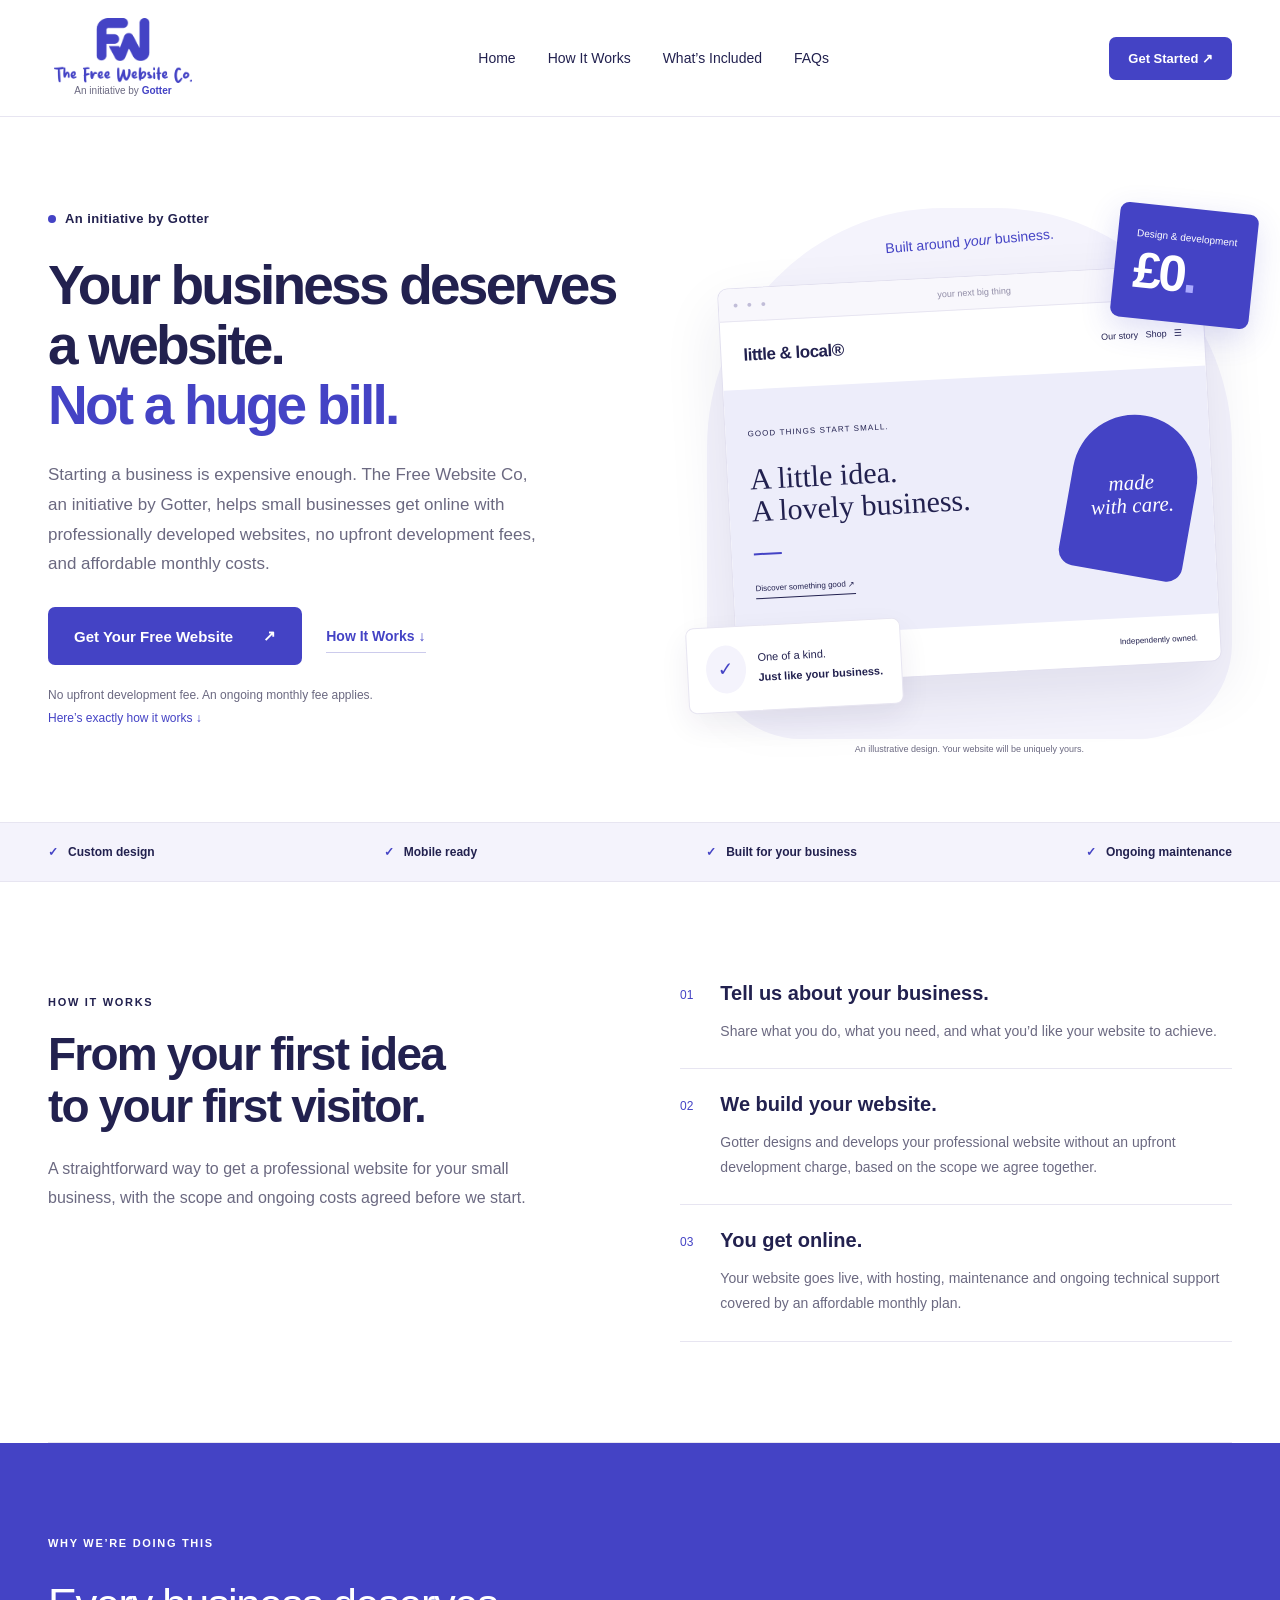
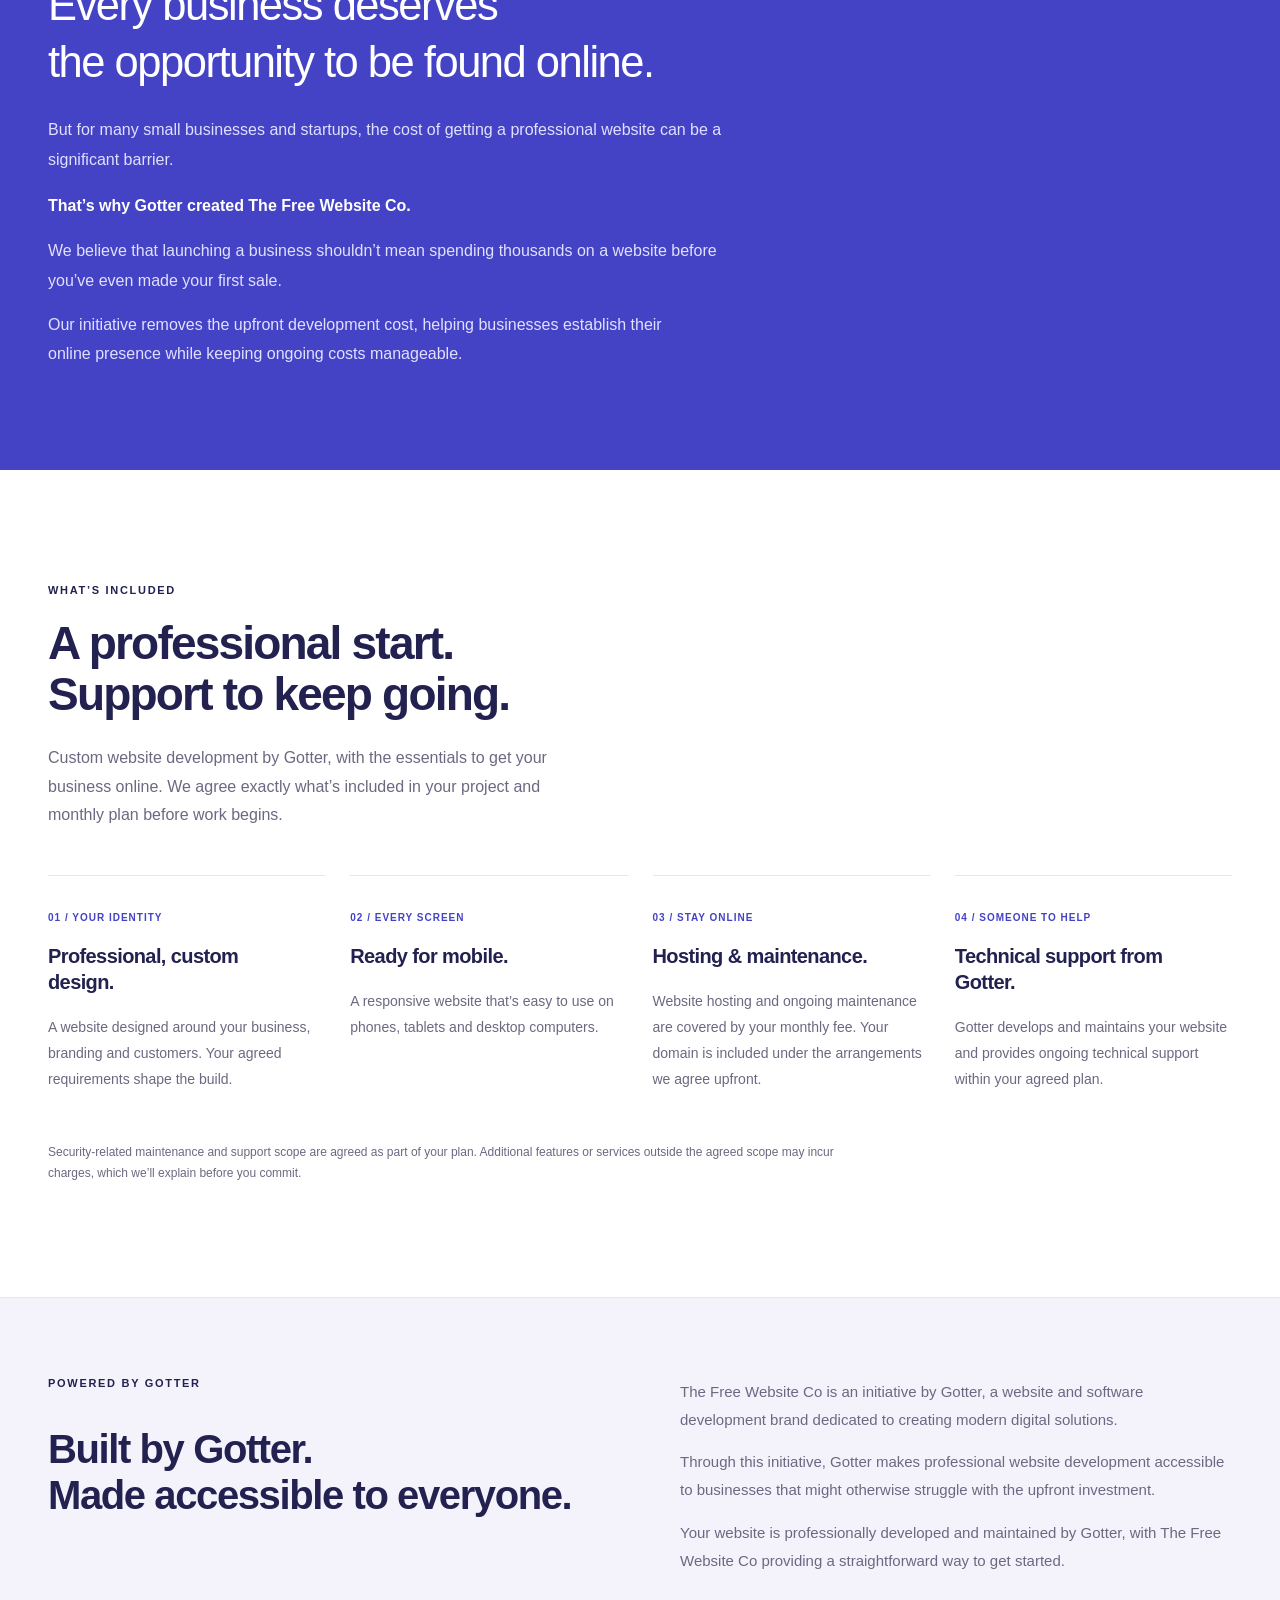
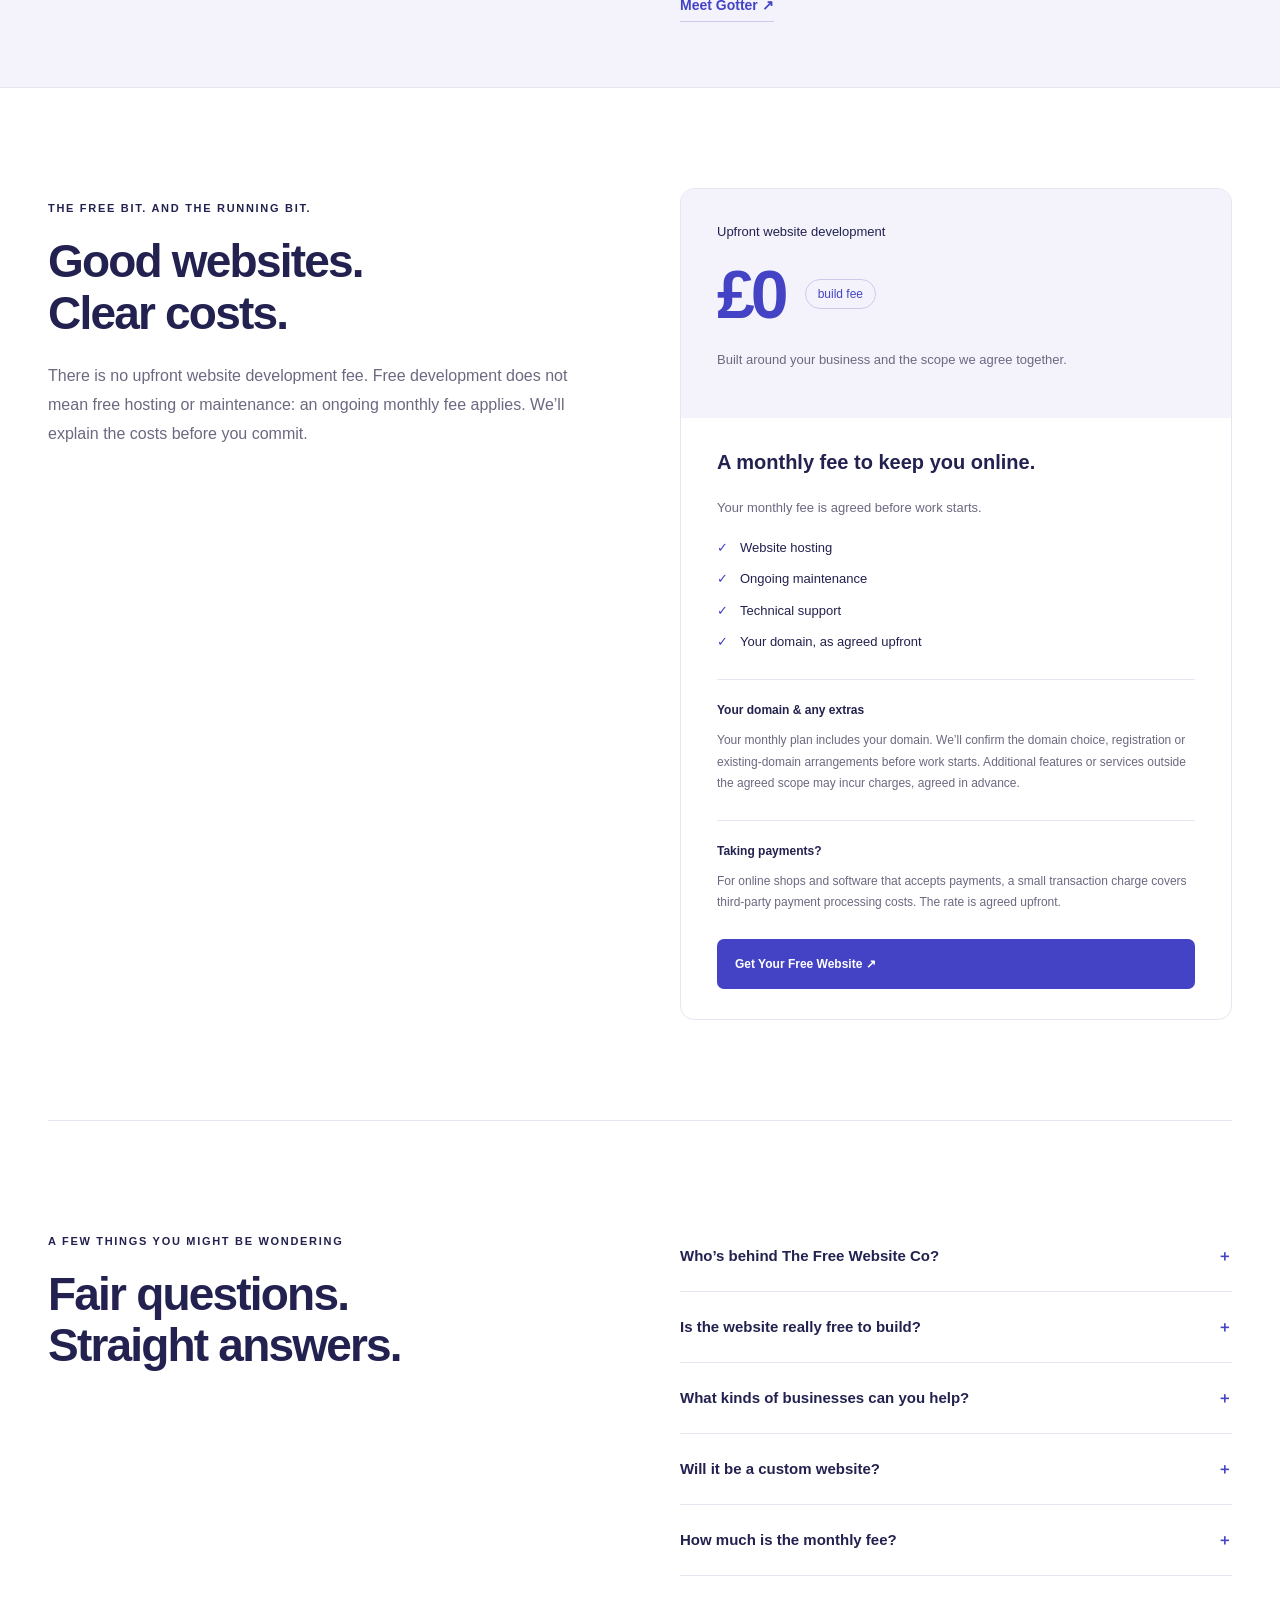
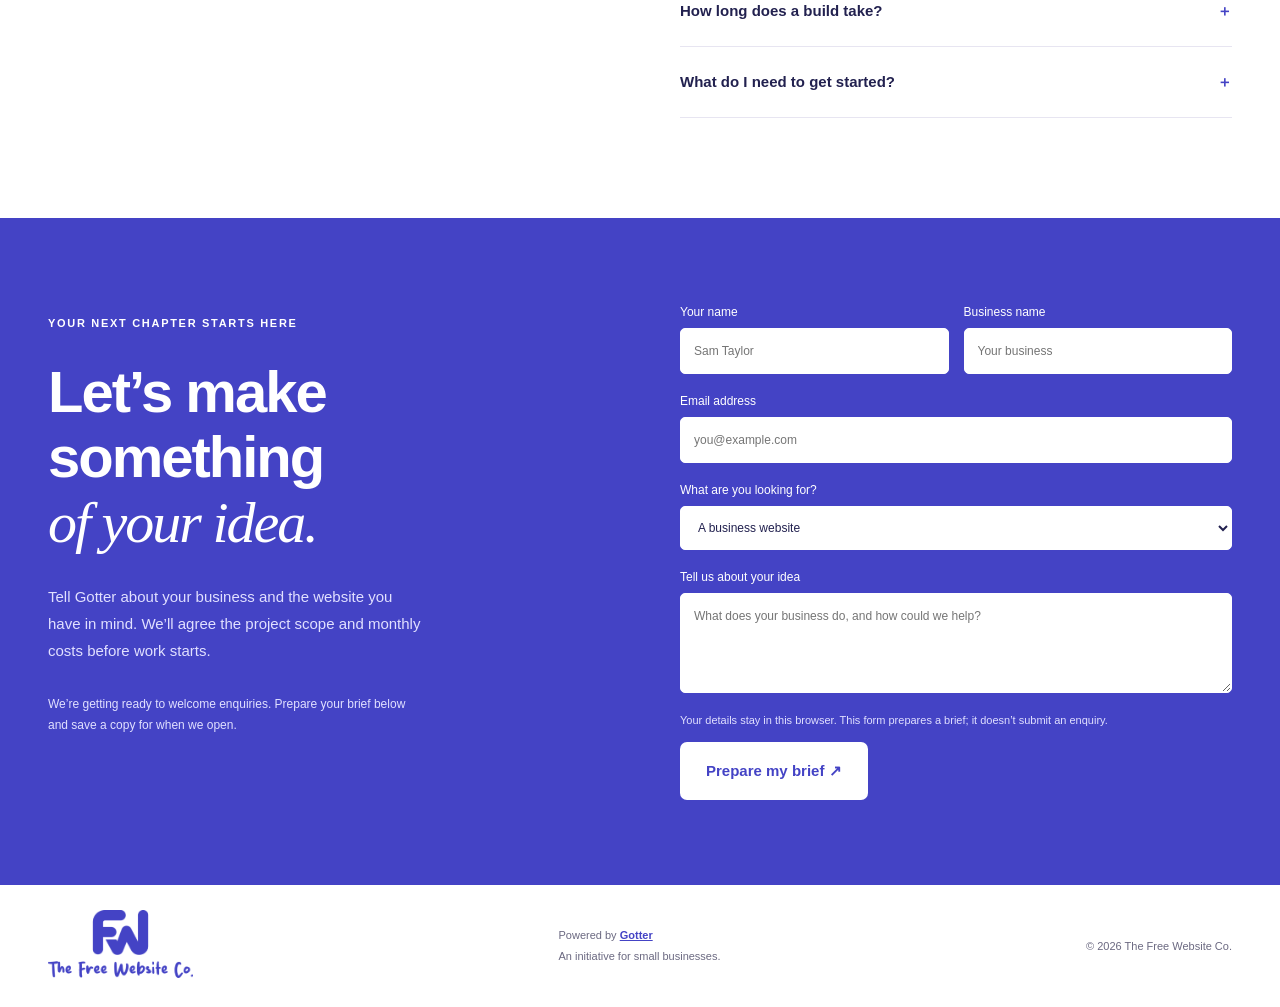
==== index.html @ 7d6f5acf "Position The Free Website Co as a Gotter initiative" ====
<!doctype html>
<html lang="en-GB"><head><meta charset="utf-8"><meta name="viewport" content="width=device-width,initial-scale=1"><title>Free Website Development UK | The Free Website Co. by Gotter</title><meta name="description" content="Professional websites for UK small businesses and startups with no upfront development fee. Monthly hosting, maintenance and support costs apply. An initiative by Gotter."><meta name="theme-color" content="#4443c5"><meta property="og:title" content="Your business deserves a website. Not a huge bill."><meta property="og:description" content="An initiative by Gotter. Professional website development with no upfront build fee and clear monthly running costs."><meta property="og:type" content="website"><link rel="icon" href="/assets/favicon.png"><link rel="stylesheet" href="/styles.css"><script src="/config.js" defer></script><script src="/script.js" defer></script><script type="application/ld+json">{"@context": "https://schema.org", "@type": "Organization", "name": "The Free Website Co", "description": "An initiative by Gotter providing professional website development for small businesses with no upfront development fee. Ongoing monthly charges apply.", "parentOrganization": {"@type": "Organization", "name": "Gotter", "url": "https://gotter.co.uk"}}</script></head>
<body id="home"><a class="skip" href="#main">Skip to content</a><header><div class="wrap nav"><a class="brand-lockup" href="#home" aria-label="The Free Website Co. home"><img class="logo" src="/assets/logo-purple.png" width="190" height="89" alt="The Free Website Co."><span class="brand-endorsement">An initiative by <b>Gotter</b></span></a><nav aria-label="Main navigation"><a href="#home">Home</a><a href="#how-it-works">How It Works</a><a href="#included">What’s Included</a><a href="#questions">FAQs</a></nav><a class="button small" href="#start">Get Started ↗</a></div></header>
<main id="main"><section class="hero wrap"><div><p class="eyebrow"><span class="dot"></span> An initiative by Gotter</p><h1>Your business deserves a website.<br><span>Not a huge bill.</span></h1><p class="intro">Starting a business is expensive enough. The Free Website Co, an initiative by Gotter, helps small businesses get online with professionally developed websites, no upfront development fees, and affordable monthly costs.</p><div class="hero-actions"><a class="button" href="#start">Get Your Free Website <span aria-hidden="true">↗</span></a><a class="text-link" href="#how-it-works">How It Works <span aria-hidden="true">↓</span></a></div><p class="hero-note">No upfront development fee. An ongoing monthly fee applies.<br><a href="#the-cost">Here’s exactly how it works ↓</a></p></div><div class="hero-art" aria-label="Illustrative custom website design"><div class="orbit-label">Built around <em>your</em> business.</div><div class="browser"><div class="browser-bar"><span>● ● ●</span><span>your next big thing</span><span>↗</span></div><div class="demo-nav"><b>little & local®</b><span>Our story &nbsp; Shop &nbsp; ☰</span></div><div class="demo-body"><p>GOOD THINGS START SMALL.</p><p class="demo-title">A little idea.<br>A lovely business.</p><div class="demo-rule"></div><span class="demo-button">Discover something good ↗</span><div class="demo-shape"><span>made<br>with care.</span></div></div><div class="demo-bottom"><span>Thoughtfully made.</span><span>Independently owned.</span></div></div><div class="float-card"><span class="tick">✓</span><div>One of a kind.<br><b>Just like your business.</b></div></div><div class="build-tag"><span>Design & development</span><strong>£0<span>.</span></strong></div><p class="example-note">An illustrative design. Your website will be uniquely yours.</p></div></section>
<div class="promise"><div class="wrap"><span>Custom design</span><span>Mobile ready</span><span>Built for your business</span><span>Ongoing maintenance</span></div></div>
<section class="wrap section process" id="how-it-works"><div class="section-heading"><p class="eyebrow">HOW IT WORKS</p><h2>From your first idea<br>to your first visitor.</h2><p>A straightforward way to get a professional website for your small business, with the scope and ongoing costs agreed before we start.</p></div><ol><li><span>01</span><div><h3>Tell us about your business.</h3><p>Share what you do, what you need, and what you’d like your website to achieve.</p></div></li><li><span>02</span><div><h3>We build your website.</h3><p>Gotter designs and develops your professional website without an upfront development charge, based on the scope we agree together.</p></div></li><li><span>03</span><div><h3>You get online.</h3><p>Your website goes live, with hosting, maintenance and ongoing technical support covered by an affordable monthly plan.</p></div></li></ol></section>
<section class="mission"><div class="wrap mission-inner"><p class="eyebrow">WHY WE’RE DOING THIS</p><h2>Every business deserves<br>the opportunity to be found online.</h2><div class="mission-copy"><p>But for many small businesses and startups, the cost of getting a professional website can be a significant barrier.</p><p>That’s why Gotter created The Free Website Co.</p><p>We believe that launching a business shouldn’t mean spending thousands on a website before you’ve even made your first sale.</p><p>Our initiative removes the upfront development cost, helping businesses establish their online presence while keeping ongoing costs manageable.</p></div></div></section>
<section class="wrap section" id="included"><div class="section-heading"><p class="eyebrow">WHAT’S INCLUDED</p><h2>A professional start.<br>Support to keep going.</h2><p>Custom website development by Gotter, with the essentials to get your business online. We agree exactly what’s included in your project and monthly plan before work begins.</p></div><div class="services included-grid"><article><p class="number">01 / YOUR IDENTITY</p><h3>Professional, custom design.</h3><p>A website designed around your business, branding and customers. Your agreed requirements shape the build.</p></article><article><p class="number">02 / EVERY SCREEN</p><h3>Ready for mobile.</h3><p>A responsive website that’s easy to use on phones, tablets and desktop computers.</p></article><article><p class="number">03 / STAY ONLINE</p><h3>Hosting & maintenance.</h3><p>Website hosting and ongoing maintenance are covered by your monthly fee. Your domain is included under the arrangements we agree upfront.</p></article><article><p class="number">04 / SOMEONE TO HELP</p><h3>Technical support from Gotter.</h3><p>Gotter develops and maintains your website and provides ongoing technical support within your agreed plan.</p></article></div><p class="scope-note">Security-related maintenance and support scope are agreed as part of your plan. Additional features or services outside the agreed scope may incur charges, which we’ll explain before you commit.</p></section>
<section class="gotter-section"><div class="wrap gotter-inner"><div><p class="eyebrow">POWERED BY GOTTER</p><h2>Built by Gotter.<br>Made accessible to everyone.</h2></div><div><p>The Free Website Co is an initiative by Gotter, a website and software development brand dedicated to creating modern digital solutions.</p><p>Through this initiative, Gotter makes professional website development accessible to businesses that might otherwise struggle with the upfront investment.</p><p>Your website is professionally developed and maintained by Gotter, with The Free Website Co providing a straightforward way to get started.</p><a class="text-link" data-gotter-link href="https://gotter.co.uk">Meet Gotter <span aria-hidden="true">↗</span></a></div></div></section>
<section class="wrap section pricing-section" id="the-cost"><div class="section-heading"><p class="eyebrow">THE FREE BIT. AND THE RUNNING BIT.</p><h2>Good websites.<br>Clear costs.</h2><p>There is no upfront website development fee. Free development does not mean free hosting or maintenance: an ongoing monthly fee applies. We’ll explain the costs before you commit.</p></div><div class="price-card"><div class="price-top"><span>Upfront website development</span><strong>£0<span>build fee</span></strong><p>Built around your business and the scope we agree together.</p></div><div class="price-running"><h3>A monthly fee to keep you online.</h3><p id="monthly-copy">Your monthly fee is agreed before work starts.</p><ul><li>Website hosting</li><li>Ongoing maintenance</li><li>Technical support</li><li>Your domain, as agreed upfront</li></ul><div class="payment-note"><b>Your domain & any extras</b><p>Your monthly plan includes your domain. We’ll confirm the domain choice, registration or existing-domain arrangements before work starts. Additional features or services outside the agreed scope may incur charges, agreed in advance.</p></div><div class="payment-note"><b>Taking payments?</b><p>For online shops and software that accepts payments, a small transaction charge covers third-party payment processing costs. The rate is agreed upfront.</p></div><a href="#start" class="button">Get Your Free Website ↗</a></div></div></section>
<section class="wrap section faq-section" id="questions"><div class="section-heading"><p class="eyebrow">A FEW THINGS YOU MIGHT BE WONDERING</p><h2>Fair questions.<br>Straight answers.</h2></div><div class="faqs"><details><summary>Who’s behind The Free Website Co?<span aria-hidden="true">＋</span></summary><p>The Free Website Co is an initiative by <a data-gotter-link href="https://gotter.co.uk">Gotter</a>, the website and software development brand that develops and maintains your website. It’s Gotter’s accessible website programme for small businesses and startups.</p></details><details><summary>Is the website really free to build?<span aria-hidden="true">＋</span></summary><p>Yes. Gotter designs and develops your website without an upfront development fee, within the scope we agree together. An ongoing monthly fee covers hosting, maintenance, technical support and your domain under the agreed arrangements. If your project takes payments, a small transaction charge covers third-party processing costs.</p></details><details><summary>What kinds of businesses can you help?<span aria-hidden="true">＋</span></summary><p>We’re here for small businesses getting started or taking their next step online. Whether you offer a service or sell products, tell us what you have in mind and we’ll discuss whether the initiative is right for you. For broader software or digital projects, Gotter can discuss a separate scope and quote.</p></details><details><summary>Will it be a custom website?<span aria-hidden="true">＋</span></summary><p>Yes. Gotter designs and builds around your business, branding and agreed requirements. The starting point is a conversation about you and your customers.</p></details><details><summary>How much is the monthly fee?<span aria-hidden="true">＋</span></summary><p id="monthly-faq">We’ll confirm the monthly fee once we understand your project, before any work begins. It covers hosting, maintenance, technical support and your domain under the agreed arrangements. Payment processing charges and any extras are explained separately.</p></details><details><summary>How long does a build take?<span aria-hidden="true">＋</span></summary><p>It depends on the scope and the content you have ready. We’ll agree a realistic timeline with you before starting.</p></details><details><summary>What do I need to get started?<span aria-hidden="true">＋</span></summary><p>Just a little information about your business and what you’d like to achieve. If you have a logo, photos or existing domain, great. If you’re still figuring things out, that’s fine too.</p></details></div></section>
<section id="start" class="contact"><div class="wrap contact-grid"><div><p class="eyebrow">YOUR NEXT CHAPTER STARTS HERE</p><h2>Let’s make<br>something<br><em>of your idea.</em></h2><p>Tell Gotter about your business and the website you have in mind. We’ll agree the project scope and monthly costs before work starts.</p><p class="contact-status" id="contact-status">We’re getting ready to welcome enquiries. Prepare your brief below and save a copy for when we open.</p></div><form id="brief-form"><div class="form-row"><label>Your name<input name="name" autocomplete="name" maxlength="100" required placeholder="Sam Taylor"></label><label>Business name<input name="business" autocomplete="organization" maxlength="150" required placeholder="Your business"></label></div><label>Email address<input name="email" type="email" autocomplete="email" maxlength="254" required placeholder="you@example.com"></label><label>What are you looking for?<select name="service"><option>A business website</option><option>An online shop</option><option>A website with additional functionality</option><option>I’m not sure yet</option></select></label><label>Tell us about your idea<textarea name="idea" rows="4" maxlength="4000" required placeholder="What does your business do, and how could we help?"></textarea></label><p class="form-note" id="form-note">Your details stay in this browser. This form prepares a brief; it doesn’t submit an enquiry.</p><button class="button light" type="submit">Prepare my brief ↗</button><div id="brief-result" hidden aria-live="polite"><p id="result-message"></p><textarea id="prepared-brief" readonly aria-label="Your prepared enquiry"></textarea><div class="result-actions"><button type="button" class="button light small" id="copy-brief">Copy brief</button><button type="button" class="button outline small" id="download-brief">Save brief</button><a class="button light small" id="email-brief" hidden>Email enquiry ↗</a></div></div></form></div></section>
</main><footer class="wrap"><a href="#home" aria-label="Back to top"><img src="/assets/logo-purple.png" width="170" height="80" alt="The Free Website Co."></a><p>Powered by <a data-gotter-link href="https://gotter.co.uk">Gotter</a><br><span>An initiative for small businesses.</span></p><span>© <span id="year">2026</span> The Free Website Co.</span></footer></body></html>
---- styles.css ----
:root{--purple:#4443c5;--ink:#22214f;--muted:#6b6981;--pale:#f4f3fc;--line:#e7e5f1}*{box-sizing:border-box}html{scroll-behavior:smooth;scroll-padding-top:110px}body{margin:0;color:var(--ink);background:#fff;font-family:Arial,Helvetica,sans-serif;-webkit-font-smoothing:antialiased}a{color:inherit}button,input,select,textarea{font:inherit}button{cursor:pointer}a:focus-visible,button:focus-visible,summary:focus-visible{outline:3px solid #9c9bff;outline-offset:5px}.wrap{width:min(1240px,calc(100% - 96px));margin:auto}.skip{position:fixed;top:-100px;z-index:10;padding:12px;background:white}.skip:focus{top:8px}header{position:sticky;top:0;z-index:5;background:rgba(255,255,255,.96);border-bottom:1px solid var(--line)}.nav{height:106px;display:flex;align-items:center;justify-content:space-between;gap:30px}.logo{width:167px;height:78px;object-fit:contain}nav{display:flex;gap:32px;font-size:14px}nav a{text-decoration:none}nav a:hover{color:var(--purple)}.button{display:inline-flex;align-items:center;justify-content:space-between;gap:30px;background:var(--purple);color:white;padding:19px 25px;border-radius:7px;border:1px solid transparent;text-decoration:none;font-size:15px;font-weight:600;transition:background .2s,transform .2s}.button:hover{background:#34339f;transform:translateY(-2px)}.button.small{padding:13px 18px;font-size:13px}.hero{display:grid;grid-template-columns:1.05fr 1fr;gap:60px;padding-top:78px;padding-bottom:80px;align-items:center}.eyebrow{font-size:11px;font-weight:700;letter-spacing:1.7px;line-height:1.7}.hero .eyebrow{letter-spacing:.4px;font-size:13px;display:flex;align-items:center;gap:9px}.dot{width:8px;height:8px;background:var(--purple);border-radius:50%}h1{font-size:clamp(50px,5.2vw,76px);letter-spacing:-4px;line-height:1.04;margin:25px 0}h1 span{color:var(--purple)}.intro{font-size:18px;line-height:1.75;color:var(--muted);max-width:500px;margin-bottom:28px}.hero-note{font-size:12px;color:var(--muted);line-height:1.9;margin-top:19px}.hero-note a{text-decoration:none;color:var(--purple)}.hero-art{position:relative;background:var(--pale);border-radius:45% 45% 18% 18%;padding:68px 20px 65px;min-width:0;margin:10px 0 0}.orbit-label{text-align:center;font-size:14px;color:var(--purple);position:absolute;top:25px;left:0;right:0;transform:rotate(-5deg)}.browser{background:#fff;border:1px solid #e2e0ef;border-radius:10px;box-shadow:0 24px 60px #24215818;overflow:hidden;transform:rotate(-3deg);position:relative}.browser-bar{display:flex;justify-content:space-between;align-items:center;background:#f8f7fc;border-bottom:1px solid var(--line);font-size:9px;color:#918da7;padding:11px 14px}.browser-bar>span:first-child{letter-spacing:3px;color:#c1bdd8}.demo-nav{padding:24px 22px;display:flex;justify-content:space-between;align-items:center;font-size:9px}.demo-nav b{font-size:17px;letter-spacing:-.5px}.demo-body{background:#ededfa;position:relative;min-height:248px;padding:32px 22px;overflow:hidden}.demo-body>p{font-size:8px;letter-spacing:1.1px}.demo-body h2{font-size:30px;font-family:Georgia,serif;font-weight:400;line-height:1.08;position:relative;z-index:1}.demo-rule{width:28px;height:2px;background:var(--purple);margin:22px 0}.demo-button{font-size:8px;border-bottom:1px solid var(--ink);padding-bottom:5px}.demo-shape{position:absolute;right:18px;top:45px;width:125px;height:160px;border-radius:80px 80px 20px 20px;background:var(--purple);transform:rotate(13deg);display:grid;place-items:center;color:#fff}.demo-shape span{font-family:Georgia,serif;font-size:21px;font-style:italic;text-align:center;line-height:1.1;transform:rotate(-13deg)}.demo-bottom{display:flex;justify-content:space-between;padding:19px 22px;font-size:8px}.float-card{position:absolute;bottom:30px;left:-20px;background:#fff;border:1px solid var(--line);box-shadow:0 12px 30px #24215812;padding:18px;display:flex;align-items:center;gap:12px;font-size:11px;line-height:1.8;border-radius:8px;transform:rotate(-3deg)}.tick{background:var(--pale);color:var(--purple);font-size:19px;padding:7px 12px;border-radius:50%}.build-tag{position:absolute;right:-22px;top:0;background:var(--purple);color:white;padding:19px;border-radius:9px;transform:rotate(6deg);box-shadow:0 10px 30px #4443c52b}.build-tag>span{font-size:10px}.build-tag strong{display:block;font-size:51px;letter-spacing:-3px}.build-tag strong span{color:#abaaff}.example-note{position:absolute;bottom:-24px;text-align:center;font-size:9px;color:var(--muted);left:0;right:0}.promise{background:var(--pale);border-top:1px solid var(--line);border-bottom:1px solid var(--line)}.promise .wrap{display:flex;justify-content:space-between;padding:22px 0;gap:15px}.promise span{font-size:12px;font-weight:600}.promise span:before{content:'✓';margin-right:10px;color:var(--purple)}.section{padding-top:100px;padding-bottom:100px}.section-heading h2{font-size:46px;line-height:1.12;letter-spacing:-1.8px;margin:18px 0 23px}.section-heading>p:not(.eyebrow){color:var(--muted);font-size:16px;line-height:1.8;max-width:530px}.services{display:grid;grid-template-columns:repeat(3,1fr);gap:38px;margin-top:45px}.services article{border-top:1px solid var(--line);padding-top:26px}.service-icon{font-size:34px;display:block;color:var(--purple);height:58px}.number{font-size:10px;color:var(--purple);letter-spacing:1px;font-weight:700}.services h3{font-size:23px;letter-spacing:-.6px;line-height:1.3;max-width:240px}.services article>p:not(.number){color:var(--muted);font-size:14px;line-height:1.85}.tags{display:flex;gap:6px;margin-top:25px;flex-wrap:wrap}.tags span{border:1px solid var(--line);border-radius:30px;padding:7px 10px;font-size:10px}.mission{background:var(--purple);color:white}.mission-inner{padding-top:80px;padding-bottom:85px}.mission h2{font-size:clamp(30px,3.4vw,48px);font-weight:500;line-height:1.3;letter-spacing:-1.5px;margin:25px 0}.mission p:last-child{font-size:16px;line-height:1.8;max-width:620px;color:#e1e0ff}.process{display:grid;grid-template-columns:1fr 1fr;gap:80px}.process ol{list-style:none;padding:0;margin:0}.process li{display:flex;gap:27px;border-bottom:1px solid var(--line);padding:24px 0}.process li:first-child{padding-top:0}.process li>span{color:var(--purple);font-size:12px;padding-top:6px}.process h3{margin:0;font-size:20px}.process li p{color:var(--muted);font-size:14px;line-height:1.8;margin-bottom:0}.pricing-section{display:grid;grid-template-columns:1fr 1fr;gap:80px;border-top:1px solid var(--line)}.price-card{border:1px solid var(--line);border-radius:14px;overflow:hidden}.price-top{padding:33px 36px;background:var(--pale)}.price-top>span{font-size:13px}.price-top strong{display:flex;align-items:center;gap:20px;font-size:68px;letter-spacing:-4px;margin:15px 0;color:var(--purple)}.price-top strong span{font-size:12px;font-weight:400;letter-spacing:0;border:1px solid #cccbec;border-radius:20px;padding:7px 12px}.price-top p,.price-running p{font-size:13px;line-height:1.8;color:var(--muted)}.price-running{padding:30px 36px}.price-running h3{font-size:20px;line-height:1.4;margin-top:0}.price-running ul{list-style:none;padding:0;font-size:13px;line-height:2.4}.price-running li:before{content:'✓';color:var(--purple);margin-right:12px}.payment-note{border-top:1px solid var(--line);padding-top:20px;margin-top:22px;margin-bottom:25px}.payment-note b{font-size:12px}.payment-note p{font-size:12px}.price-running .button{width:100%;font-size:12px;padding:17px}.faq-section{display:grid;grid-template-columns:1fr 1fr;gap:80px;border-top:1px solid var(--line)}details{border-bottom:1px solid var(--line)}summary{cursor:pointer;list-style:none;display:flex;justify-content:space-between;gap:20px;font-size:15px;font-weight:600;padding:23px 0;line-height:1.6}summary::-webkit-details-marker{display:none}summary span{color:var(--purple)}details[open] summary span{transform:rotate(45deg)}details p{font-size:14px;line-height:1.8;color:var(--muted);padding:0 25px 16px 0;margin-top:0}.contact{background:var(--purple);color:white;padding:85px 0}.contact-grid{display:grid;grid-template-columns:1fr 1fr;gap:80px}.contact h2{font-size:58px;line-height:1.12;letter-spacing:-2px;margin:27px 0}.contact h2 em{font-family:Georgia,serif;font-weight:400}.contact-grid>div>p:not(.eyebrow){max-width:380px;font-size:15px;line-height:1.8;color:#e1e0ff}.contact-grid>div>p.contact-status{font-size:12px;margin-top:30px;max-width:360px}form label{display:block;font-size:12px;line-height:1.5;margin-bottom:18px}input,textarea,select{display:block;width:100%;background:#fff;color:var(--ink);border:1px solid #fff;border-radius:5px;padding:13px;margin-top:7px;min-width:0;outline-offset:3px}input:focus,textarea:focus,select:focus{outline:2px solid #c0bfff}textarea{resize:vertical}.form-row{display:grid;grid-template-columns:1fr 1fr;gap:15px}.form-note{font-size:11px;line-height:1.8;color:#e1e0ff}.button.light{background:#fff;color:var(--purple)}.button.light:hover{background:#f0efff}.button.outline{border-color:#b6b5ec;background:transparent;color:white}#brief-result{margin-top:25px;border-top:1px solid #ffffff40;padding-top:15px;font-size:12px;line-height:1.7}#prepared-brief{min-height:180px;font-size:12px}.result-actions{display:flex;gap:10px;flex-wrap:wrap;margin-top:12px}[hidden]{display:none!important}footer{display:flex;align-items:center;justify-content:space-between;gap:25px;padding-top:25px;padding-bottom:25px}footer img{width:145px;height:68px;object-fit:contain}footer p,footer>span{font-size:11px;color:var(--muted)}@media(max-width:1000px){.wrap{width:calc(100% - 56px)}.hero{gap:35px}h1{font-size:56px}.intro{font-size:16px}.demo-shape{width:95px;right:12px}.demo-body h2{font-size:25px}.demo-nav{padding:20px 15px}.demo-nav b{font-size:13px}.build-tag{right:-10px}.process,.pricing-section,.faq-section,.contact-grid{gap:45px}.section-heading h2{font-size:39px}.contact h2{font-size:48px}.services{gap:25px}}@media(max-width:760px){html{scroll-padding-top:85px}.wrap{width:calc(100% - 40px)}.nav{height:83px;gap:15px}.logo{width:130px;height:61px}nav{display:none}.nav .button{padding:11px 14px;gap:12px}.hero{grid-template-columns:1fr;padding-top:43px;padding-bottom:54px;gap:35px}h1{font-size:61px;letter-spacing:-3px;margin-top:21px}.intro{font-size:16px;max-width:520px}.hero-art{width:min(470px,94%);margin:15px auto 30px;padding:64px 20px;min-height:390px}.demo-body h2{font-size:29px}.demo-shape{width:110px;right:20px}.float-card{left:-10px;bottom:30px}.build-tag{right:-10px}.build-tag strong{font-size:43px}.promise .wrap{display:grid;grid-template-columns:1fr 1fr;gap:19px 10px;padding:22px 0}.promise span{font-size:10px}.promise span:before{margin-right:6px}.section{padding:65px 0}.section-heading h2{font-size:38px}.services{grid-template-columns:1fr;gap:35px;margin-top:30px}.services h3{max-width:none;margin-top:12px}.services article>p:not(.number){max-width:520px}.service-icon{float:right}.tags{margin-top:18px}.mission-inner{padding-top:55px;padding-bottom:55px}.mission h2{font-size:30px;letter-spacing:-.7px}.mission h2 br{display:none}.process,.pricing-section,.faq-section,.contact-grid{grid-template-columns:1fr;gap:30px}.price-top,.price-running{padding:28px}.faq-section{gap:10px}.contact{padding:55px 0}.contact h2{font-size:48px}.contact h2 br{display:none}.contact h2 em{display:block}.contact-grid>div>p.contact-status{margin-top:18px}.form-row{grid-template-columns:1fr;gap:0}footer{flex-wrap:wrap;gap:5px 20px}footer p{margin-left:auto}footer>span{width:100%;text-align:center;margin-top:5px}}@media(max-width:370px){h1{font-size:50px}.demo-shape{width:85px;right:8px}.demo-body h2{font-size:25px}.demo-nav>span{font-size:7px}.float-card{font-size:9px}}@media(prefers-reduced-motion:reduce){html{scroll-behavior:auto}.button{transition:none}.button:hover{transform:none}}
/* Gotter initiative refinement; retain the existing visual identity and components. */
.brand-lockup{display:flex;flex-direction:column;align-items:center;text-decoration:none;flex-shrink:0}.brand-lockup .logo{width:150px;height:65px}.brand-endorsement{font-size:10px;color:var(--muted);line-height:1.6}.brand-endorsement b{color:var(--purple)}.nav{height:116px}html{scroll-padding-top:132px}.hero{grid-template-columns:1.15fr 1fr;gap:55px}.hero h1{font-size:clamp(44px,4.3vw,64px);line-height:1.09;letter-spacing:-2.8px;max-width:640px}.hero-actions{display:flex;align-items:center;gap:24px;flex-wrap:wrap}.text-link{color:var(--purple);text-decoration:none;border-bottom:1px solid #cccbec;padding:8px 0;font-size:14px;font-weight:600;display:inline-block}.text-link:hover{border-color:var(--purple)}.hero .intro{font-size:17px}.hero-note{max-width:490px}.demo-body .demo-title{font-size:30px;font-family:Georgia,serif;font-weight:400;line-height:1.08;position:relative;z-index:1;letter-spacing:0;margin:25px 0}.process{border-bottom:1px solid var(--line)}.mission-copy{max-width:680px}.mission-copy p{font-size:16px;line-height:1.85;color:#e1e0ff}.mission-copy p:nth-child(2){font-weight:700;color:white}.included-grid{grid-template-columns:repeat(4,1fr);gap:25px}.included-grid h3{font-size:20px}.scope-note{font-size:12px;color:var(--muted);line-height:1.8;max-width:790px;margin-top:35px}.gotter-section{background:var(--pale);border-block:1px solid var(--line)}.gotter-inner{display:grid;grid-template-columns:1fr 1fr;gap:80px;padding-block:65px}.gotter-inner h2{font-size:40px;letter-spacing:-1.4px;line-height:1.15}.gotter-inner>div>p:not(.eyebrow){font-size:15px;line-height:1.85;color:var(--muted)}.pricing-section{border-top:0}footer p{line-height:1.9}footer p a{color:var(--purple);font-weight:700}section[id]{scroll-margin-top:12px}
@media(max-width:1000px){.nav{gap:20px}nav{gap:18px;font-size:12px}.hero{gap:35px}.hero h1{font-size:48px}.included-grid{grid-template-columns:repeat(2,1fr)}.gotter-inner{gap:40px}.demo-body .demo-title{font-size:25px}}
@media(max-width:760px){html{scroll-padding-top:148px}.nav{height:auto;min-height:128px;display:grid;grid-template-columns:1fr auto;gap:8px 15px;padding-block:10px}.brand-lockup{justify-self:start}.brand-lockup .logo{width:125px;height:54px}.brand-endorsement{font-size:9px}.nav nav{grid-row:2;grid-column:1/-1;display:flex;justify-content:space-between;gap:8px;width:100%;font-size:11px}.nav nav a{padding:8px 0;min-height:32px}.nav>.button{grid-column:2;grid-row:1}.hero{grid-template-columns:1fr}.hero h1{font-size:clamp(40px,9.7vw,60px);letter-spacing:-1.8px}.hero .intro{font-size:16px}.hero-actions{gap:17px}.hero-actions .button{padding:17px 20px;font-size:14px}.hero-art{max-width:94%}.gotter-inner{grid-template-columns:1fr;gap:10px;padding-block:50px}.gotter-inner h2{font-size:36px}.included-grid{gap:24px}.included-grid h3{font-size:20px}.demo-body .demo-title{font-size:27px}.demo-shape{width:90px;right:10px}.mission-copy p{font-size:15px}}
@media(max-width:450px){.included-grid{grid-template-columns:1fr}.hero-art{padding-inline:12px}.demo-body .demo-title{font-size:24px}.demo-shape{width:75px;right:7px;font-size:18px}.demo-shape span{font-size:18px}.hero-art .build-tag{right:0}.hero-art .float-card{left:-4px}.gotter-inner h2{font-size:32px}footer p{margin-left:0}.nav .button.small{font-size:12px;padding:12px}}
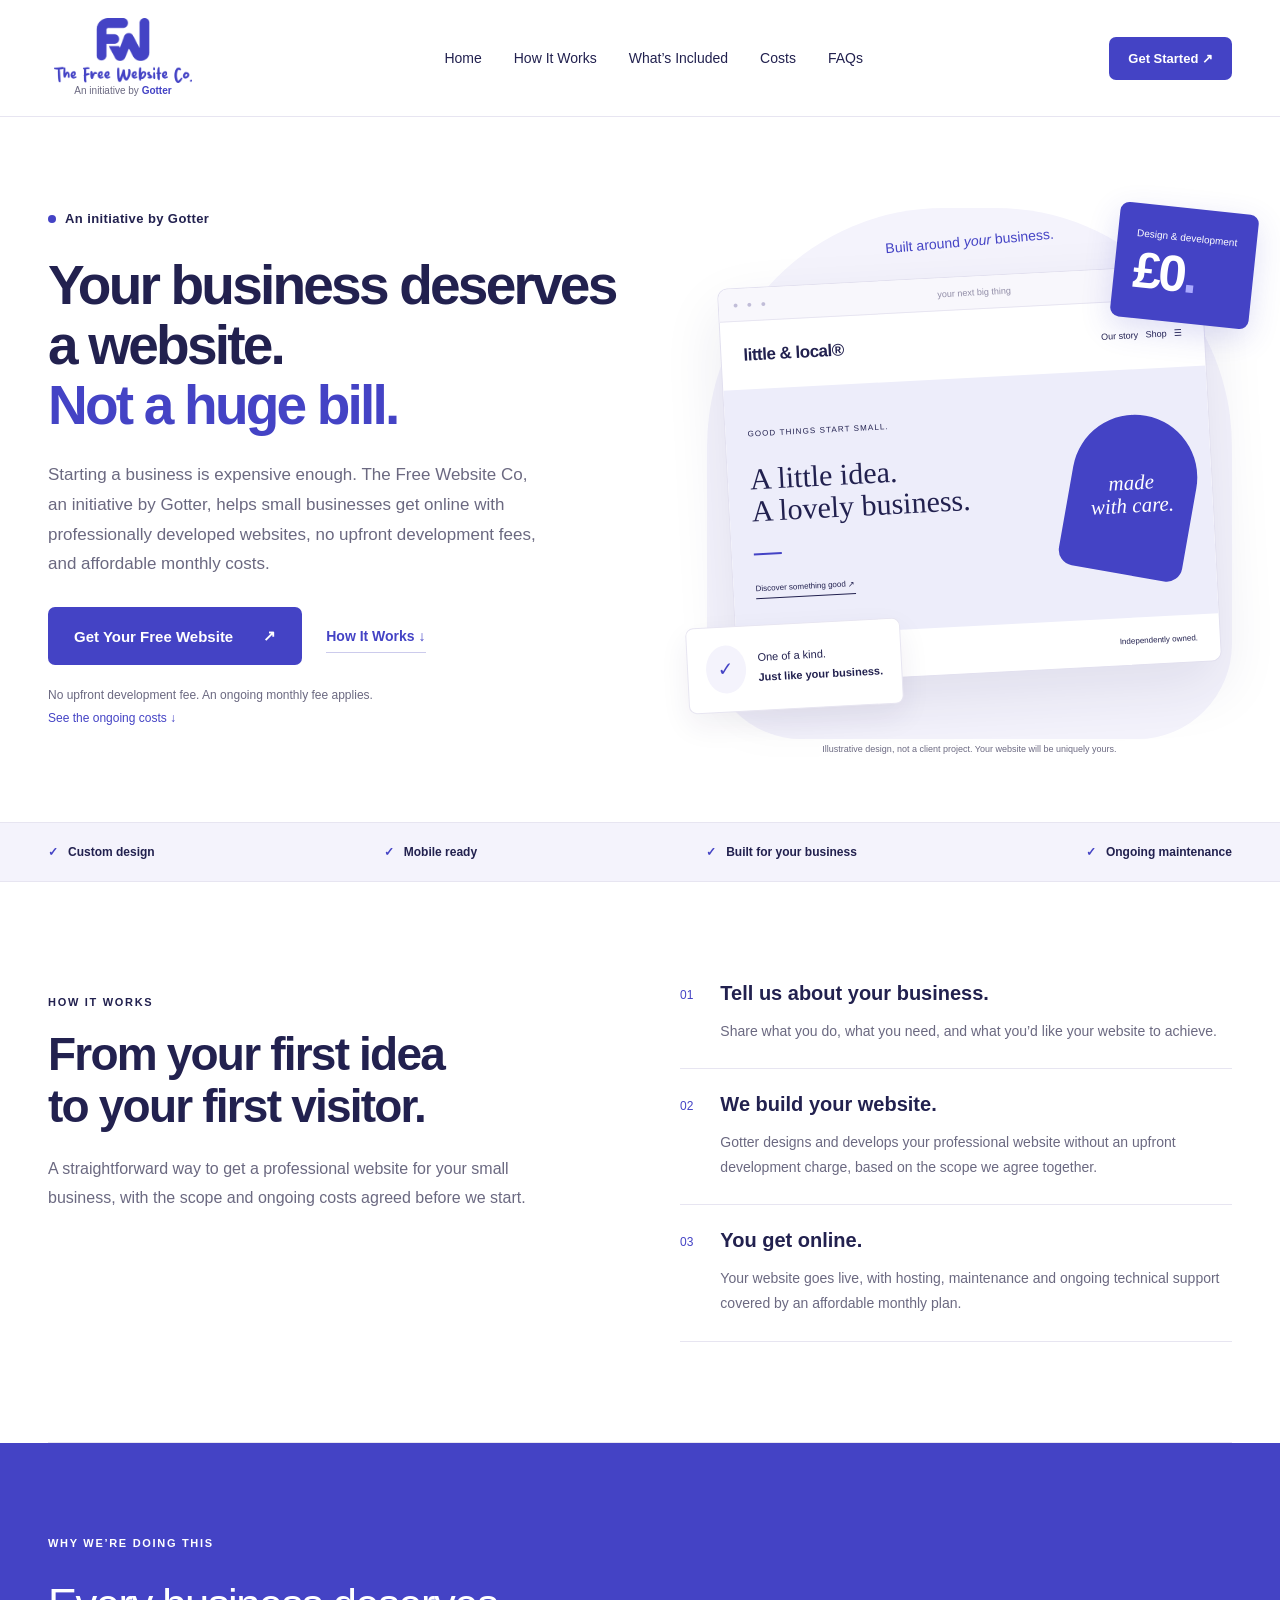
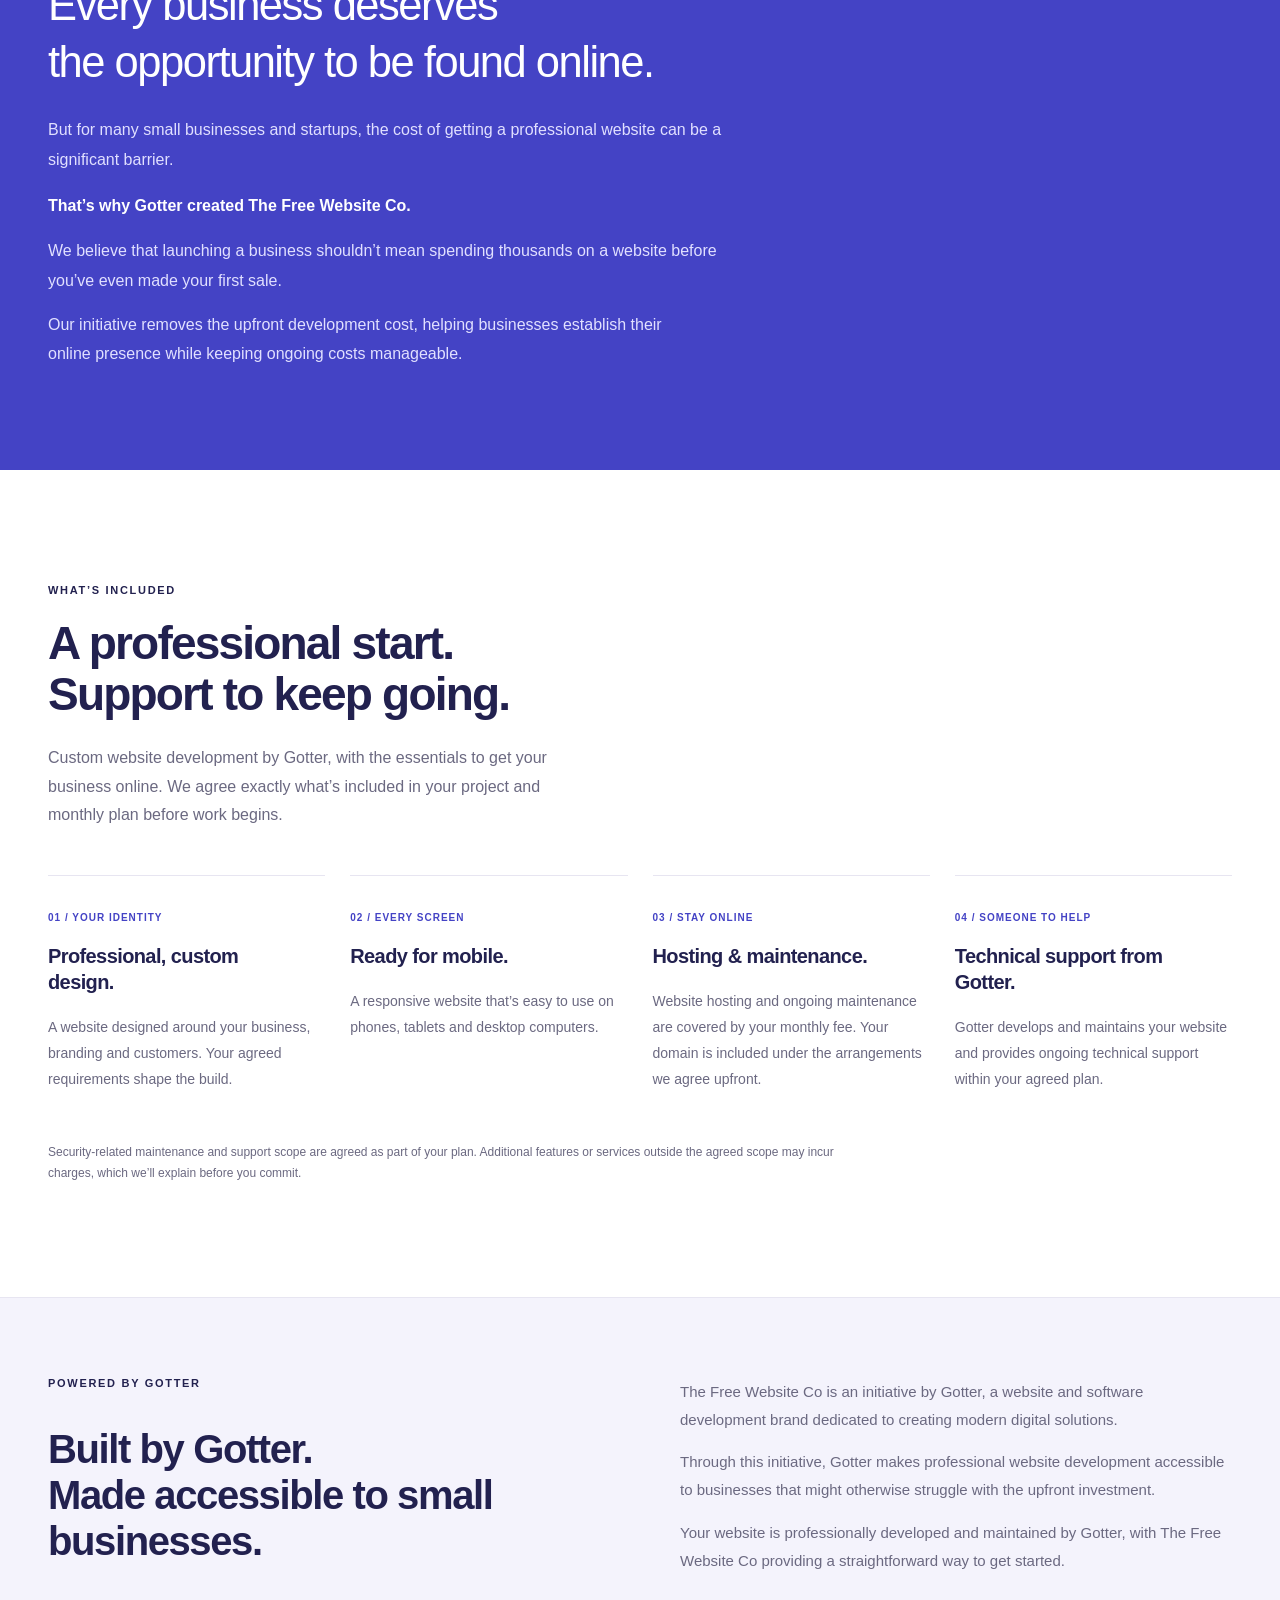
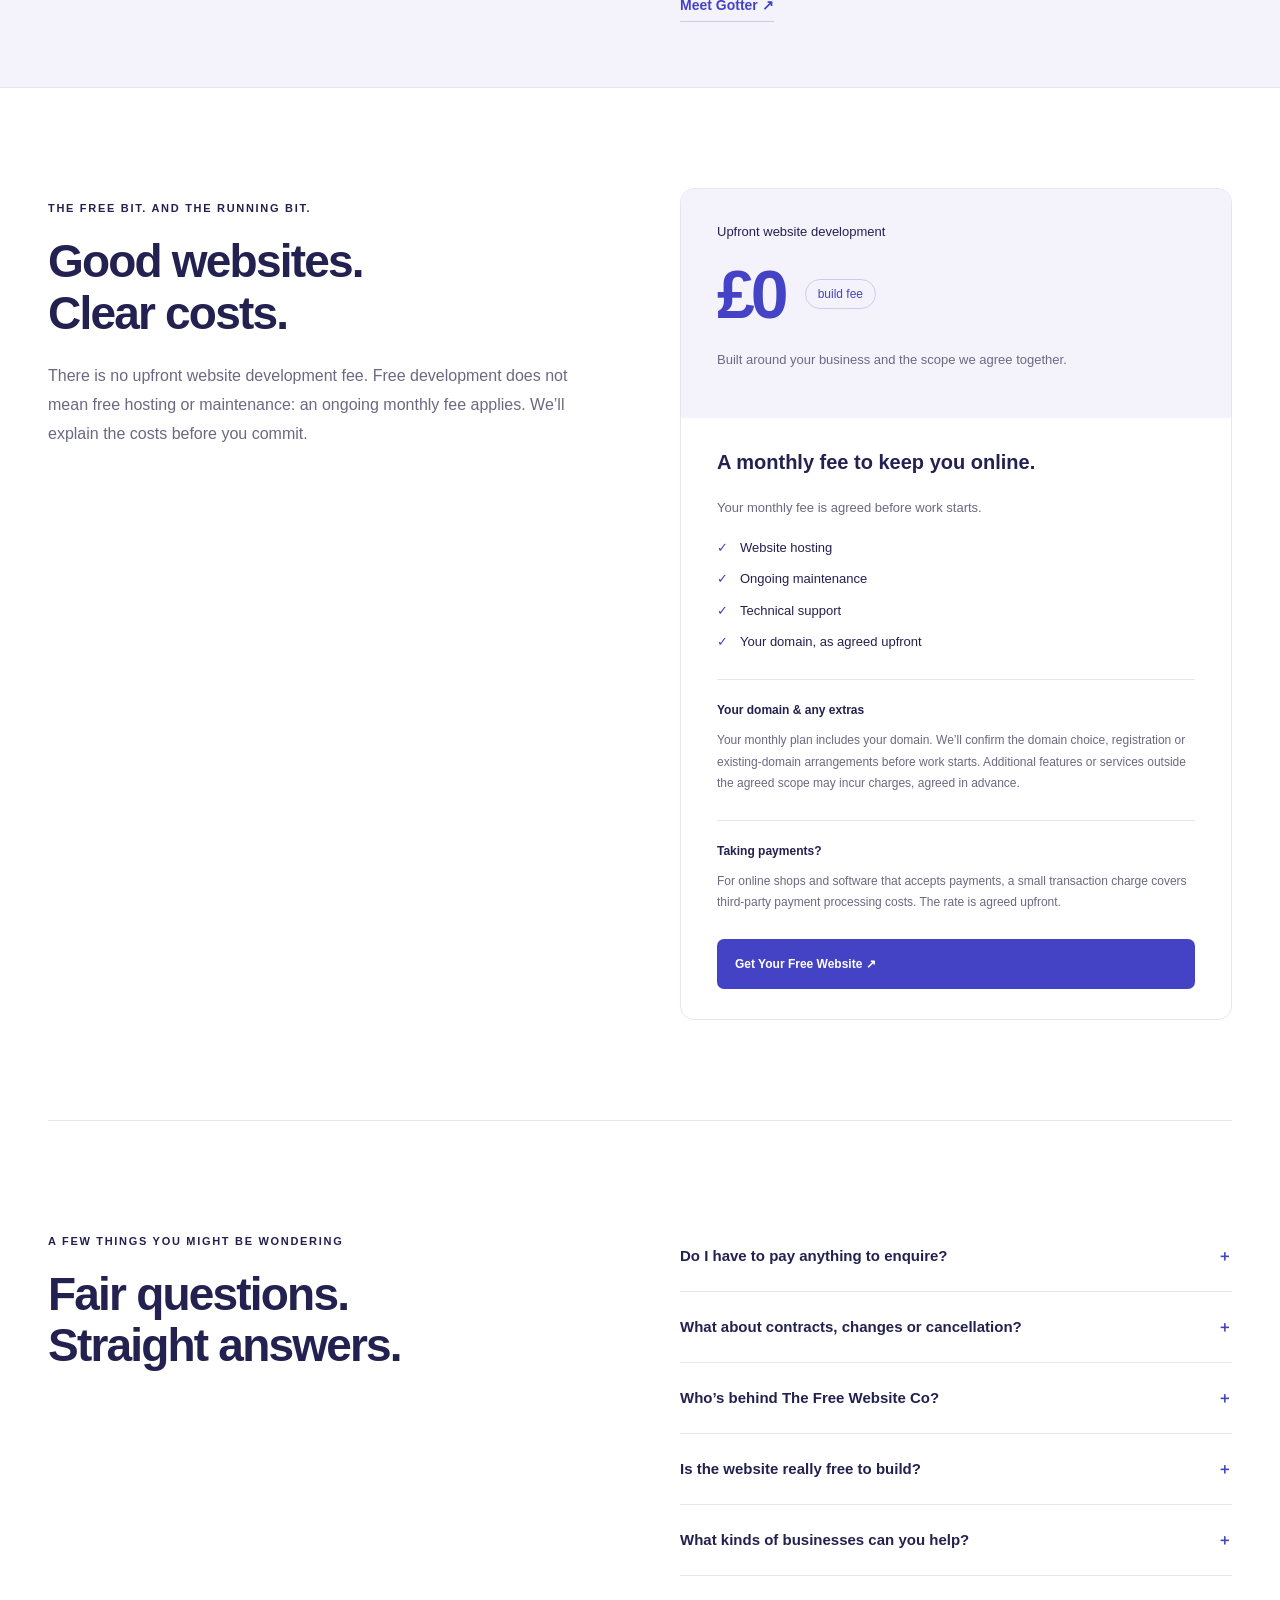
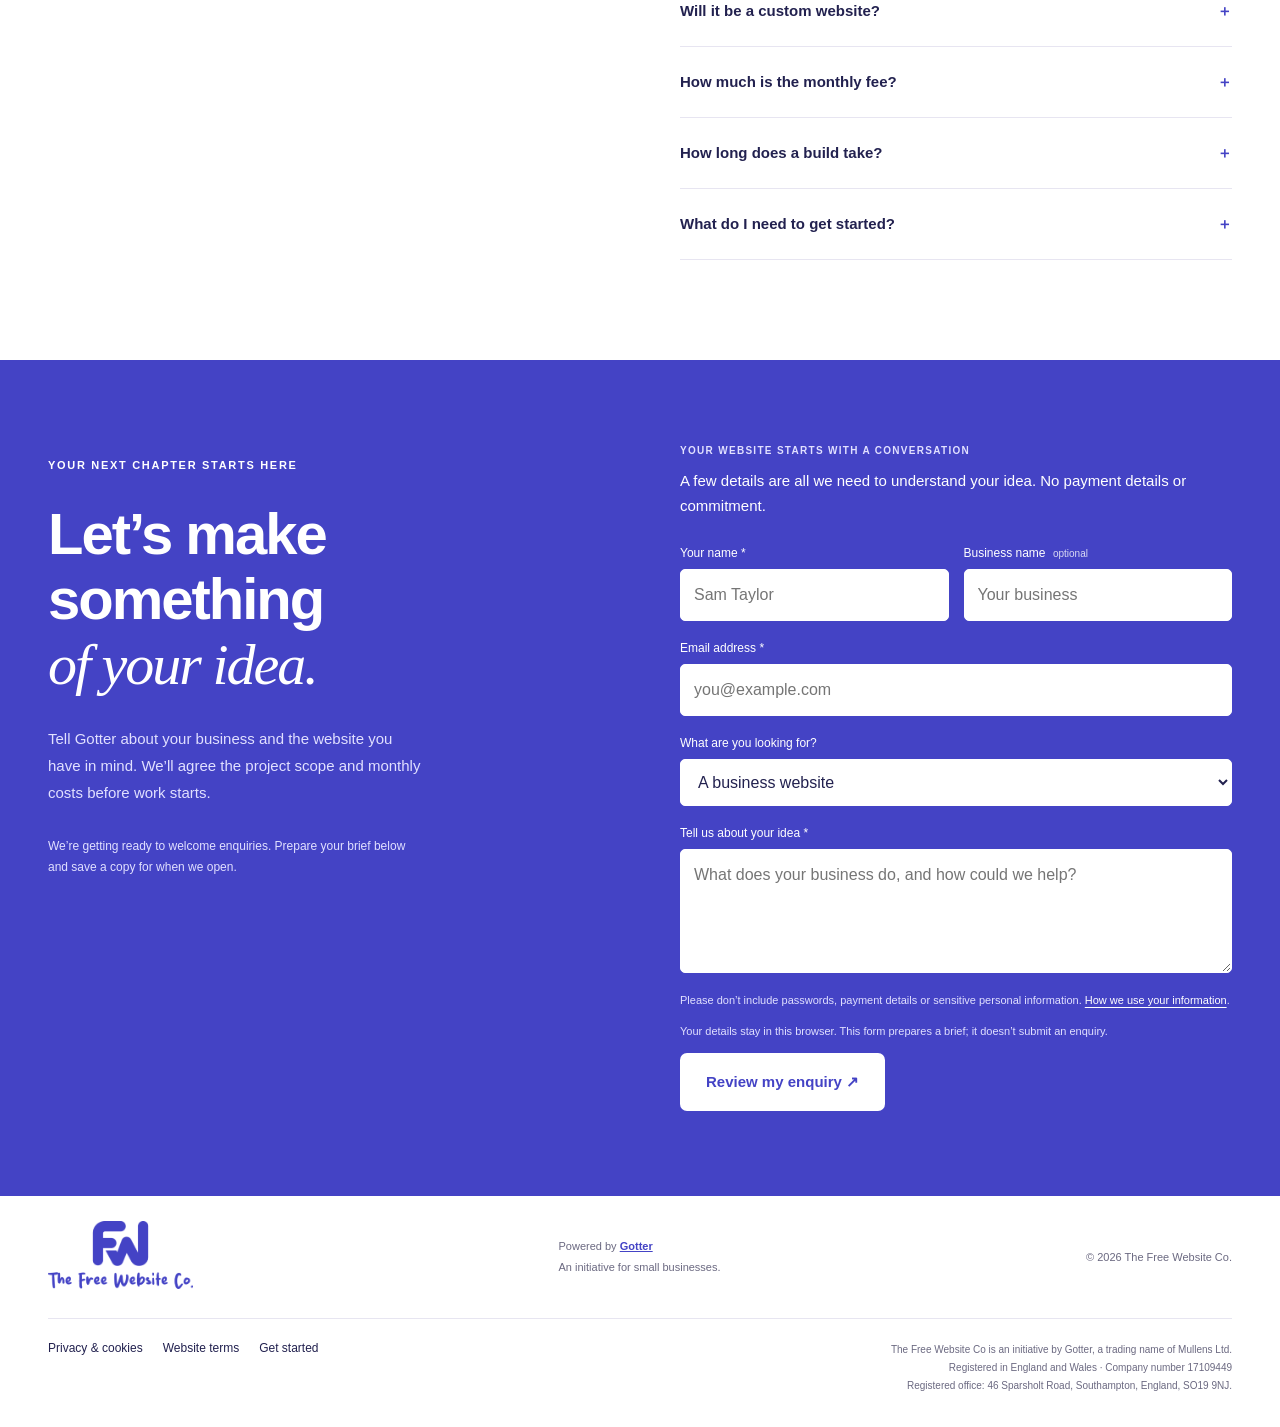
==== commit 7e3f850c: "Complete public site launch pass, privacy, SEO and enquiry review" ====
--- a/index.html
+++ b/index.html
@@ -1,13 +1,13 @@
 <!doctype html>
-<html lang="en-GB"><head><meta charset="utf-8"><meta name="viewport" content="width=device-width,initial-scale=1"><title>Free Website Development UK | The Free Website Co. by Gotter</title><meta name="description" content="Professional websites for UK small businesses and startups with no upfront development fee. Monthly hosting, maintenance and support costs apply. An initiative by Gotter."><meta name="theme-color" content="#4443c5"><meta property="og:title" content="Your business deserves a website. Not a huge bill."><meta property="og:description" content="An initiative by Gotter. Professional website development with no upfront build fee and clear monthly running costs."><meta property="og:type" content="website"><link rel="icon" href="/assets/favicon.png"><link rel="stylesheet" href="/styles.css"><script src="/config.js" defer></script><script src="/script.js" defer></script><script type="application/ld+json">{"@context": "https://schema.org", "@type": "Organization", "name": "The Free Website Co", "description": "An initiative by Gotter providing professional website development for small businesses with no upfront development fee. Ongoing monthly charges apply.", "parentOrganization": {"@type": "Organization", "name": "Gotter", "url": "https://gotter.co.uk"}}</script></head>
-<body id="home"><a class="skip" href="#main">Skip to content</a><header><div class="wrap nav"><a class="brand-lockup" href="#home" aria-label="The Free Website Co. home"><img class="logo" src="/assets/logo-purple.png" width="190" height="89" alt="The Free Website Co."><span class="brand-endorsement">An initiative by <b>Gotter</b></span></a><nav aria-label="Main navigation"><a href="#home">Home</a><a href="#how-it-works">How It Works</a><a href="#included">What’s Included</a><a href="#questions">FAQs</a></nav><a class="button small" href="#start">Get Started ↗</a></div></header>
-<main id="main"><section class="hero wrap"><div><p class="eyebrow"><span class="dot"></span> An initiative by Gotter</p><h1>Your business deserves a website.<br><span>Not a huge bill.</span></h1><p class="intro">Starting a business is expensive enough. The Free Website Co, an initiative by Gotter, helps small businesses get online with professionally developed websites, no upfront development fees, and affordable monthly costs.</p><div class="hero-actions"><a class="button" href="#start">Get Your Free Website <span aria-hidden="true">↗</span></a><a class="text-link" href="#how-it-works">How It Works <span aria-hidden="true">↓</span></a></div><p class="hero-note">No upfront development fee. An ongoing monthly fee applies.<br><a href="#the-cost">Here’s exactly how it works ↓</a></p></div><div class="hero-art" aria-label="Illustrative custom website design"><div class="orbit-label">Built around <em>your</em> business.</div><div class="browser"><div class="browser-bar"><span>● ● ●</span><span>your next big thing</span><span>↗</span></div><div class="demo-nav"><b>little & local®</b><span>Our story &nbsp; Shop &nbsp; ☰</span></div><div class="demo-body"><p>GOOD THINGS START SMALL.</p><p class="demo-title">A little idea.<br>A lovely business.</p><div class="demo-rule"></div><span class="demo-button">Discover something good ↗</span><div class="demo-shape"><span>made<br>with care.</span></div></div><div class="demo-bottom"><span>Thoughtfully made.</span><span>Independently owned.</span></div></div><div class="float-card"><span class="tick">✓</span><div>One of a kind.<br><b>Just like your business.</b></div></div><div class="build-tag"><span>Design & development</span><strong>£0<span>.</span></strong></div><p class="example-note">An illustrative design. Your website will be uniquely yours.</p></div></section>
+<html lang="en-GB"><head><meta charset="utf-8"><meta name="viewport" content="width=device-width,initial-scale=1"><title>Free Website Development UK | The Free Website Co. by Gotter</title><meta name="description" content="Professional websites for UK small businesses and startups with no upfront development fee. Monthly hosting, maintenance and support costs apply. An initiative by Gotter."><meta name="theme-color" content="#4443c5"><meta property="og:title" content="Your business deserves a website. Not a huge bill."><meta property="og:description" content="An initiative by Gotter. Professional website development with no upfront build fee and clear monthly running costs."><meta property="og:type" content="website"><link rel="icon" href="/assets/favicon.png"><link rel="stylesheet" href="/styles.css"><script src="/config.js" defer></script><script src="/script.js" defer></script><script type="application/ld+json">{"@context": "https://schema.org", "@type": "Organization", "name": "The Free Website Co", "description": "An initiative by Gotter providing professional website development for small businesses with no upfront development fee. Ongoing monthly charges apply.", "url":"https://thefreewebsite.co/", "logo":"https://thefreewebsite.co/assets/logo-purple.png", "parentOrganization": {"@type": "Organization", "name": "Gotter", "url": "https://gotter.co.uk", "legalName":"Mullens Ltd"}}</script><link rel="canonical" href="https://thefreewebsite.co/"><meta property="og:url" content="https://thefreewebsite.co/"><meta property="og:site_name" content="The Free Website Co"><meta property="og:locale" content="en_GB"><meta property="og:image" content="https://thefreewebsite.co/assets/social-card.png"><meta property="og:image:width" content="1200"><meta property="og:image:height" content="630"><meta property="og:image:alt" content="The Free Website Co. An initiative by Gotter. No upfront development fee; monthly costs apply."><meta name="twitter:card" content="summary_large_image"></head>
+<body id="home"><a class="skip" href="#main">Skip to content</a><header><div class="wrap nav"><a class="brand-lockup" href="#home" aria-label="The Free Website Co. home"><img class="logo" src="/assets/logo-purple.png" width="190" height="89" alt="The Free Website Co."><span class="brand-endorsement">An initiative by <b>Gotter</b></span></a><nav aria-label="Main navigation"><a href="#home">Home</a><a href="#how-it-works">How It Works</a><a href="#included">What’s Included</a><a href="#the-cost">Costs</a><a href="#questions">FAQs</a></nav><a class="button small" href="#start">Get Started ↗</a></div></header>
+<main id="main"><section class="hero wrap"><div><p class="eyebrow"><span class="dot"></span> An initiative by Gotter</p><h1>Your business deserves a website.<br><span>Not a huge bill.</span></h1><p class="intro">Starting a business is expensive enough. The Free Website Co, an initiative by Gotter, helps small businesses get online with professionally developed websites, no upfront development fees, and affordable monthly costs.</p><div class="hero-actions"><a class="button" href="#start">Get Your Free Website <span aria-hidden="true">↗</span></a><a class="text-link" href="#how-it-works">How It Works <span aria-hidden="true">↓</span></a></div><p class="hero-note">No upfront development fee. An ongoing monthly fee applies.<br><a href="#the-cost">See the ongoing costs ↓</a></p></div><div class="hero-art" aria-label="Illustrative custom website design"><div class="orbit-label">Built around <em>your</em> business.</div><div class="browser"><div class="browser-bar"><span>● ● ●</span><span>your next big thing</span><span>↗</span></div><div class="demo-nav"><b>little & local®</b><span>Our story &nbsp; Shop &nbsp; ☰</span></div><div class="demo-body"><p>GOOD THINGS START SMALL.</p><p class="demo-title">A little idea.<br>A lovely business.</p><div class="demo-rule"></div><span class="demo-button">Discover something good ↗</span><div class="demo-shape"><span>made<br>with care.</span></div></div><div class="demo-bottom"><span>Thoughtfully made.</span><span>Independently owned.</span></div></div><div class="float-card"><span class="tick">✓</span><div>One of a kind.<br><b>Just like your business.</b></div></div><div class="build-tag"><span>Design & development</span><strong>£0<span>.</span></strong></div><p class="example-note">Illustrative design, not a client project. Your website will be uniquely yours.</p></div></section>
 <div class="promise"><div class="wrap"><span>Custom design</span><span>Mobile ready</span><span>Built for your business</span><span>Ongoing maintenance</span></div></div>
 <section class="wrap section process" id="how-it-works"><div class="section-heading"><p class="eyebrow">HOW IT WORKS</p><h2>From your first idea<br>to your first visitor.</h2><p>A straightforward way to get a professional website for your small business, with the scope and ongoing costs agreed before we start.</p></div><ol><li><span>01</span><div><h3>Tell us about your business.</h3><p>Share what you do, what you need, and what you’d like your website to achieve.</p></div></li><li><span>02</span><div><h3>We build your website.</h3><p>Gotter designs and develops your professional website without an upfront development charge, based on the scope we agree together.</p></div></li><li><span>03</span><div><h3>You get online.</h3><p>Your website goes live, with hosting, maintenance and ongoing technical support covered by an affordable monthly plan.</p></div></li></ol></section>
 <section class="mission"><div class="wrap mission-inner"><p class="eyebrow">WHY WE’RE DOING THIS</p><h2>Every business deserves<br>the opportunity to be found online.</h2><div class="mission-copy"><p>But for many small businesses and startups, the cost of getting a professional website can be a significant barrier.</p><p>That’s why Gotter created The Free Website Co.</p><p>We believe that launching a business shouldn’t mean spending thousands on a website before you’ve even made your first sale.</p><p>Our initiative removes the upfront development cost, helping businesses establish their online presence while keeping ongoing costs manageable.</p></div></div></section>
 <section class="wrap section" id="included"><div class="section-heading"><p class="eyebrow">WHAT’S INCLUDED</p><h2>A professional start.<br>Support to keep going.</h2><p>Custom website development by Gotter, with the essentials to get your business online. We agree exactly what’s included in your project and monthly plan before work begins.</p></div><div class="services included-grid"><article><p class="number">01 / YOUR IDENTITY</p><h3>Professional, custom design.</h3><p>A website designed around your business, branding and customers. Your agreed requirements shape the build.</p></article><article><p class="number">02 / EVERY SCREEN</p><h3>Ready for mobile.</h3><p>A responsive website that’s easy to use on phones, tablets and desktop computers.</p></article><article><p class="number">03 / STAY ONLINE</p><h3>Hosting & maintenance.</h3><p>Website hosting and ongoing maintenance are covered by your monthly fee. Your domain is included under the arrangements we agree upfront.</p></article><article><p class="number">04 / SOMEONE TO HELP</p><h3>Technical support from Gotter.</h3><p>Gotter develops and maintains your website and provides ongoing technical support within your agreed plan.</p></article></div><p class="scope-note">Security-related maintenance and support scope are agreed as part of your plan. Additional features or services outside the agreed scope may incur charges, which we’ll explain before you commit.</p></section>
-<section class="gotter-section"><div class="wrap gotter-inner"><div><p class="eyebrow">POWERED BY GOTTER</p><h2>Built by Gotter.<br>Made accessible to everyone.</h2></div><div><p>The Free Website Co is an initiative by Gotter, a website and software development brand dedicated to creating modern digital solutions.</p><p>Through this initiative, Gotter makes professional website development accessible to businesses that might otherwise struggle with the upfront investment.</p><p>Your website is professionally developed and maintained by Gotter, with The Free Website Co providing a straightforward way to get started.</p><a class="text-link" data-gotter-link href="https://gotter.co.uk">Meet Gotter <span aria-hidden="true">↗</span></a></div></div></section>
+<section class="gotter-section"><div class="wrap gotter-inner"><div><p class="eyebrow">POWERED BY GOTTER</p><h2>Built by Gotter.<br>Made accessible to small businesses.</h2></div><div><p>The Free Website Co is an initiative by Gotter, a website and software development brand dedicated to creating modern digital solutions.</p><p>Through this initiative, Gotter makes professional website development accessible to businesses that might otherwise struggle with the upfront investment.</p><p>Your website is professionally developed and maintained by Gotter, with The Free Website Co providing a straightforward way to get started.</p><a class="text-link" data-gotter-link href="https://gotter.co.uk">Meet Gotter <span aria-hidden="true">↗</span></a></div></div></section>
 <section class="wrap section pricing-section" id="the-cost"><div class="section-heading"><p class="eyebrow">THE FREE BIT. AND THE RUNNING BIT.</p><h2>Good websites.<br>Clear costs.</h2><p>There is no upfront website development fee. Free development does not mean free hosting or maintenance: an ongoing monthly fee applies. We’ll explain the costs before you commit.</p></div><div class="price-card"><div class="price-top"><span>Upfront website development</span><strong>£0<span>build fee</span></strong><p>Built around your business and the scope we agree together.</p></div><div class="price-running"><h3>A monthly fee to keep you online.</h3><p id="monthly-copy">Your monthly fee is agreed before work starts.</p><ul><li>Website hosting</li><li>Ongoing maintenance</li><li>Technical support</li><li>Your domain, as agreed upfront</li></ul><div class="payment-note"><b>Your domain & any extras</b><p>Your monthly plan includes your domain. We’ll confirm the domain choice, registration or existing-domain arrangements before work starts. Additional features or services outside the agreed scope may incur charges, agreed in advance.</p></div><div class="payment-note"><b>Taking payments?</b><p>For online shops and software that accepts payments, a small transaction charge covers third-party payment processing costs. The rate is agreed upfront.</p></div><a href="#start" class="button">Get Your Free Website ↗</a></div></div></section>
-<section class="wrap section faq-section" id="questions"><div class="section-heading"><p class="eyebrow">A FEW THINGS YOU MIGHT BE WONDERING</p><h2>Fair questions.<br>Straight answers.</h2></div><div class="faqs"><details><summary>Who’s behind The Free Website Co?<span aria-hidden="true">＋</span></summary><p>The Free Website Co is an initiative by <a data-gotter-link href="https://gotter.co.uk">Gotter</a>, the website and software development brand that develops and maintains your website. It’s Gotter’s accessible website programme for small businesses and startups.</p></details><details><summary>Is the website really free to build?<span aria-hidden="true">＋</span></summary><p>Yes. Gotter designs and develops your website without an upfront development fee, within the scope we agree together. An ongoing monthly fee covers hosting, maintenance, technical support and your domain under the agreed arrangements. If your project takes payments, a small transaction charge covers third-party processing costs.</p></details><details><summary>What kinds of businesses can you help?<span aria-hidden="true">＋</span></summary><p>We’re here for small businesses getting started or taking their next step online. Whether you offer a service or sell products, tell us what you have in mind and we’ll discuss whether the initiative is right for you. For broader software or digital projects, Gotter can discuss a separate scope and quote.</p></details><details><summary>Will it be a custom website?<span aria-hidden="true">＋</span></summary><p>Yes. Gotter designs and builds around your business, branding and agreed requirements. The starting point is a conversation about you and your customers.</p></details><details><summary>How much is the monthly fee?<span aria-hidden="true">＋</span></summary><p id="monthly-faq">We’ll confirm the monthly fee once we understand your project, before any work begins. It covers hosting, maintenance, technical support and your domain under the agreed arrangements. Payment processing charges and any extras are explained separately.</p></details><details><summary>How long does a build take?<span aria-hidden="true">＋</span></summary><p>It depends on the scope and the content you have ready. We’ll agree a realistic timeline with you before starting.</p></details><details><summary>What do I need to get started?<span aria-hidden="true">＋</span></summary><p>Just a little information about your business and what you’d like to achieve. If you have a logo, photos or existing domain, great. If you’re still figuring things out, that’s fine too.</p></details></div></section>
-<section id="start" class="contact"><div class="wrap contact-grid"><div><p class="eyebrow">YOUR NEXT CHAPTER STARTS HERE</p><h2>Let’s make<br>something<br><em>of your idea.</em></h2><p>Tell Gotter about your business and the website you have in mind. We’ll agree the project scope and monthly costs before work starts.</p><p class="contact-status" id="contact-status">We’re getting ready to welcome enquiries. Prepare your brief below and save a copy for when we open.</p></div><form id="brief-form"><div class="form-row"><label>Your name<input name="name" autocomplete="name" maxlength="100" required placeholder="Sam Taylor"></label><label>Business name<input name="business" autocomplete="organization" maxlength="150" required placeholder="Your business"></label></div><label>Email address<input name="email" type="email" autocomplete="email" maxlength="254" required placeholder="you@example.com"></label><label>What are you looking for?<select name="service"><option>A business website</option><option>An online shop</option><option>A website with additional functionality</option><option>I’m not sure yet</option></select></label><label>Tell us about your idea<textarea name="idea" rows="4" maxlength="4000" required placeholder="What does your business do, and how could we help?"></textarea></label><p class="form-note" id="form-note">Your details stay in this browser. This form prepares a brief; it doesn’t submit an enquiry.</p><button class="button light" type="submit">Prepare my brief ↗</button><div id="brief-result" hidden aria-live="polite"><p id="result-message"></p><textarea id="prepared-brief" readonly aria-label="Your prepared enquiry"></textarea><div class="result-actions"><button type="button" class="button light small" id="copy-brief">Copy brief</button><button type="button" class="button outline small" id="download-brief">Save brief</button><a class="button light small" id="email-brief" hidden>Email enquiry ↗</a></div></div></form></div></section>
-</main><footer class="wrap"><a href="#home" aria-label="Back to top"><img src="/assets/logo-purple.png" width="170" height="80" alt="The Free Website Co."></a><p>Powered by <a data-gotter-link href="https://gotter.co.uk">Gotter</a><br><span>An initiative for small businesses.</span></p><span>© <span id="year">2026</span> The Free Website Co.</span></footer></body></html>
+<section class="wrap section faq-section" id="questions"><div class="section-heading"><p class="eyebrow">A FEW THINGS YOU MIGHT BE WONDERING</p><h2>Fair questions.<br>Straight answers.</h2></div><div class="faqs"><details><summary>Do I have to pay anything to enquire?<span aria-hidden="true">＋</span></summary><p>No. You can discuss your idea without providing payment details. Before any work starts, we agree the website scope, monthly costs and any payment processing charges in writing.</p></details><details><summary>What about contracts, changes or cancellation?<span aria-hidden="true">＋</span></summary><p>The project agreement will explain the monthly plan, domain arrangements, responsibilities and cancellation terms before you commit. New functionality or services beyond the agreed scope may be quoted separately.</p></details><details><summary>Who’s behind The Free Website Co?<span aria-hidden="true">＋</span></summary><p>The Free Website Co is an initiative by <a data-gotter-link href="https://gotter.co.uk">Gotter</a>, the website and software development brand that develops and maintains your website. It’s Gotter’s accessible website programme for small businesses and startups.</p></details><details><summary>Is the website really free to build?<span aria-hidden="true">＋</span></summary><p>Yes. Gotter designs and develops your website without an upfront development fee, within the scope we agree together. An ongoing monthly fee covers hosting, maintenance, technical support and your domain under the agreed arrangements. If your project takes payments, a small transaction charge covers third-party processing costs.</p></details><details><summary>What kinds of businesses can you help?<span aria-hidden="true">＋</span></summary><p>We’re here for small businesses getting started or taking their next step online. Whether you offer a service or sell products, tell us what you have in mind and we’ll discuss whether the initiative is right for you. For broader software or digital projects, Gotter can discuss a separate scope and quote.</p></details><details><summary>Will it be a custom website?<span aria-hidden="true">＋</span></summary><p>Yes. Gotter designs and builds around your business, branding and agreed requirements. The starting point is a conversation about you and your customers.</p></details><details><summary>How much is the monthly fee?<span aria-hidden="true">＋</span></summary><p id="monthly-faq">We’ll confirm the monthly fee once we understand your project, before any work begins. It covers hosting, maintenance, technical support and your domain under the agreed arrangements. Payment processing charges and any extras are explained separately.</p></details><details><summary>How long does a build take?<span aria-hidden="true">＋</span></summary><p>It depends on the scope and the content you have ready. We’ll agree a realistic timeline with you before starting.</p></details><details><summary>What do I need to get started?<span aria-hidden="true">＋</span></summary><p>Just a little information about your business and what you’d like to achieve. If you have a logo, photos or existing domain, great. If you’re still figuring things out, that’s fine too.</p></details></div></section>
+<section id="start" class="contact"><div class="wrap contact-grid"><div><p class="eyebrow">YOUR NEXT CHAPTER STARTS HERE</p><h2>Let’s make<br>something<br><em>of your idea.</em></h2><p>Tell Gotter about your business and the website you have in mind. We’ll agree the project scope and monthly costs before work starts.</p><p class="contact-status" id="contact-status">We’re getting ready to welcome enquiries. Prepare your brief below and save a copy for when we open.</p></div><form id="brief-form" aria-describedby="form-note"><p class="form-kicker">YOUR WEBSITE STARTS WITH A CONVERSATION</p><p class="form-intro">A few details are all we need to understand your idea. No payment details or commitment.</p><div class="form-row"><label>Your name <span aria-hidden="true">*</span><input name="name" autocomplete="name" maxlength="100" required placeholder="Sam Taylor"></label><label>Business name <span class="optional">optional</span><input name="business" autocomplete="organization" maxlength="150" placeholder="Your business"></label></div><label>Email address <span aria-hidden="true">*</span><input name="email" type="email" autocomplete="email" maxlength="254" required placeholder="you@example.com"></label><label>What are you looking for?<select name="service"><option>A business website</option><option>An online shop</option><option>A website with additional functionality</option><option>I’m not sure yet</option></select></label><label>Tell us about your idea <span aria-hidden="true">*</span><textarea name="idea" rows="4" maxlength="4000" required placeholder="What does your business do, and how could we help?"></textarea></label><p class="form-note">Please don’t include passwords, payment details or sensitive personal information. <a href="/privacy">How we use your information</a>.</p><p class="form-note" id="form-note">Your details stay in this browser. This form prepares a brief; it doesn’t submit an enquiry.</p><button class="button light" type="submit" id="prepare-button">Review my enquiry ↗</button><noscript><p class="form-note">This tool needs JavaScript to prepare your enquiry. Please enable JavaScript, or use the contact details in our <a href="/privacy">privacy notice</a>.</p></noscript><div id="brief-result" hidden><h3>Your enquiry, ready to review.</h3><p id="result-message" role="status" aria-live="polite"></p><textarea id="prepared-brief" readonly aria-label="Your prepared enquiry"></textarea><div class="result-actions"><button type="button" class="button light small" id="copy-brief">Copy brief</button><button type="button" class="button outline small" id="download-brief">Save brief</button><a class="button light small" id="email-brief" hidden>Email enquiry ↗</a></div></div></form></div></section>
+</main><footer class="wrap"><a href="#home" aria-label="Back to top"><img src="/assets/logo-purple.png" width="170" height="80" alt="The Free Website Co."></a><p>Powered by <a data-gotter-link href="https://gotter.co.uk">Gotter</a><br><span>An initiative for small businesses.</span></p><span>© <span id="year">2026</span> The Free Website Co.</span></footer><div class="footer-details wrap"><nav aria-label="Footer navigation"><a href="/privacy">Privacy & cookies</a><a href="/terms">Website terms</a><a href="#start">Get started</a></nav><p>The Free Website Co is an initiative by Gotter, a trading name of Mullens Ltd.<br>Registered in England and Wales · Company number 17109449<br>Registered office: 46 Sparsholt Road, Southampton, England, SO19 9NJ.</p></div><a class="mobile-cta button" href="#start">Get Your Free Website <span aria-hidden="true">↗</span></a></body></html>
--- a/styles.css
+++ b/styles.css
@@ -4,3 +4,8 @@
 @media(max-width:1000px){.nav{gap:20px}nav{gap:18px;font-size:12px}.hero{gap:35px}.hero h1{font-size:48px}.included-grid{grid-template-columns:repeat(2,1fr)}.gotter-inner{gap:40px}.demo-body .demo-title{font-size:25px}}
 @media(max-width:760px){html{scroll-padding-top:148px}.nav{height:auto;min-height:128px;display:grid;grid-template-columns:1fr auto;gap:8px 15px;padding-block:10px}.brand-lockup{justify-self:start}.brand-lockup .logo{width:125px;height:54px}.brand-endorsement{font-size:9px}.nav nav{grid-row:2;grid-column:1/-1;display:flex;justify-content:space-between;gap:8px;width:100%;font-size:11px}.nav nav a{padding:8px 0;min-height:32px}.nav>.button{grid-column:2;grid-row:1}.hero{grid-template-columns:1fr}.hero h1{font-size:clamp(40px,9.7vw,60px);letter-spacing:-1.8px}.hero .intro{font-size:16px}.hero-actions{gap:17px}.hero-actions .button{padding:17px 20px;font-size:14px}.hero-art{max-width:94%}.gotter-inner{grid-template-columns:1fr;gap:10px;padding-block:50px}.gotter-inner h2{font-size:36px}.included-grid{gap:24px}.included-grid h3{font-size:20px}.demo-body .demo-title{font-size:27px}.demo-shape{width:90px;right:10px}.mission-copy p{font-size:15px}}
 @media(max-width:450px){.included-grid{grid-template-columns:1fr}.hero-art{padding-inline:12px}.demo-body .demo-title{font-size:24px}.demo-shape{width:75px;right:7px;font-size:18px}.demo-shape span{font-size:18px}.hero-art .build-tag{right:0}.hero-art .float-card{left:-4px}.gotter-inner h2{font-size:32px}footer p{margin-left:0}.nav .button.small{font-size:12px;padding:12px}}
+/* Launch details and accessible enquiry review. */
+.form-kicker{font-size:10px;font-weight:700;letter-spacing:1.3px;margin:0 0 12px;color:#e1e0ff}.form-intro{font-size:15px;line-height:1.7;margin:0 0 25px}.optional{font-size:10px;opacity:.8;margin-left:4px;font-weight:400}.form-note a{color:white;text-underline-offset:3px}.contact h3{font-size:19px;font-weight:500}input,textarea,select{font-size:16px}.footer-details{padding-bottom:32px;display:flex;justify-content:space-between;align-items:start;gap:35px;border-top:1px solid var(--line);padding-top:22px}.footer-details nav{display:flex;gap:20px;font-size:12px;flex-wrap:wrap}.footer-details p{font-size:10px;line-height:1.8;color:var(--muted);margin:0;text-align:right}.mobile-cta{display:none}.legal-nav{display:flex}.legal-copy{max-width:820px;padding-block:65px 85px}.legal-copy h1{font-size:clamp(38px,6vw,58px);letter-spacing:-2px;line-height:1.1}.legal-date{color:var(--muted);font-size:13px;margin-bottom:40px}.legal-copy h2{font-size:22px;letter-spacing:-.4px;margin:30px 0 12px}.legal-copy p{color:var(--muted);line-height:1.85;font-size:15px}.legal-copy a{color:var(--purple);text-underline-offset:3px}.legal-footer{border-top:1px solid var(--line);flex-wrap:wrap;font-size:13px}.legal-footer nav{display:flex;font-size:12px;gap:20px}input:invalid:not(:placeholder-shown){border-color:#b9b7f3}.hero-art{animation:art-enter .7s ease both}@keyframes art-enter{from{opacity:.2;transform:translateY(12px)}to{opacity:1;transform:translateY(0)}}
+@media(max-width:1000px){.nav nav{font-size:11px;gap:13px}.hero-actions{gap:18px}}
+@media(max-width:760px){.nav nav{font-size:10px;gap:9px}.nav nav a{min-height:40px;display:flex;align-items:center}.footer-details{display:block;padding-bottom:105px}.footer-details nav{font-size:12px;gap:22px}.footer-details p{text-align:left;margin-top:20px}.mobile-cta{position:fixed;z-index:6;bottom:max(12px,env(safe-area-inset-bottom));left:20px;right:20px;display:flex;box-shadow:0 4px 30px #22214f30;padding:16px 20px}.mobile-cta.is-hidden{visibility:hidden;pointer-events:none}.legal-nav{min-height:86px;display:flex}.legal-nav>.button{display:inline-flex}.legal-copy{padding-block:42px 55px}.legal-footer{padding-bottom:35px}.legal-footer nav{display:flex}.hero-note{font-size:12px}.example-note{font-size:10px}.contact-status{padding-left:14px;border-left:2px solid #a8a6ff}}
+@media(prefers-reduced-motion:reduce){.hero-art{animation:none}}
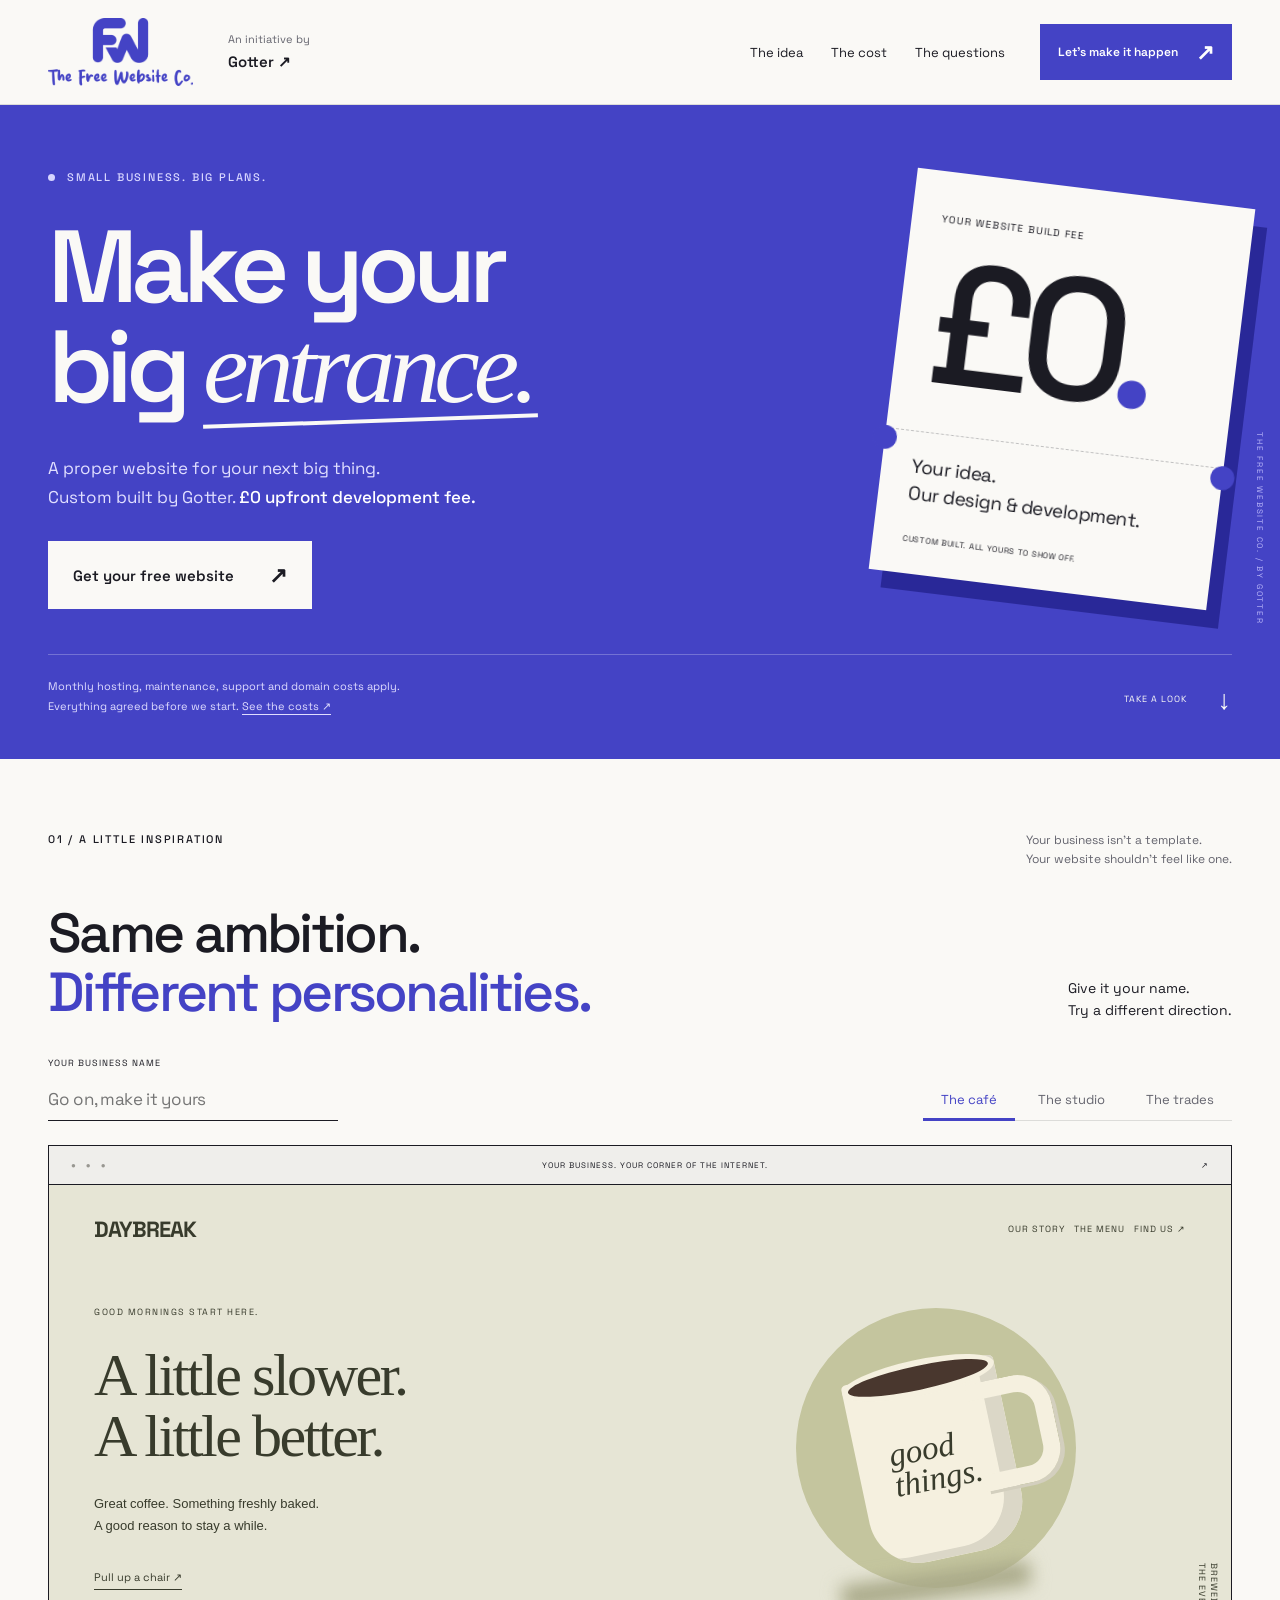
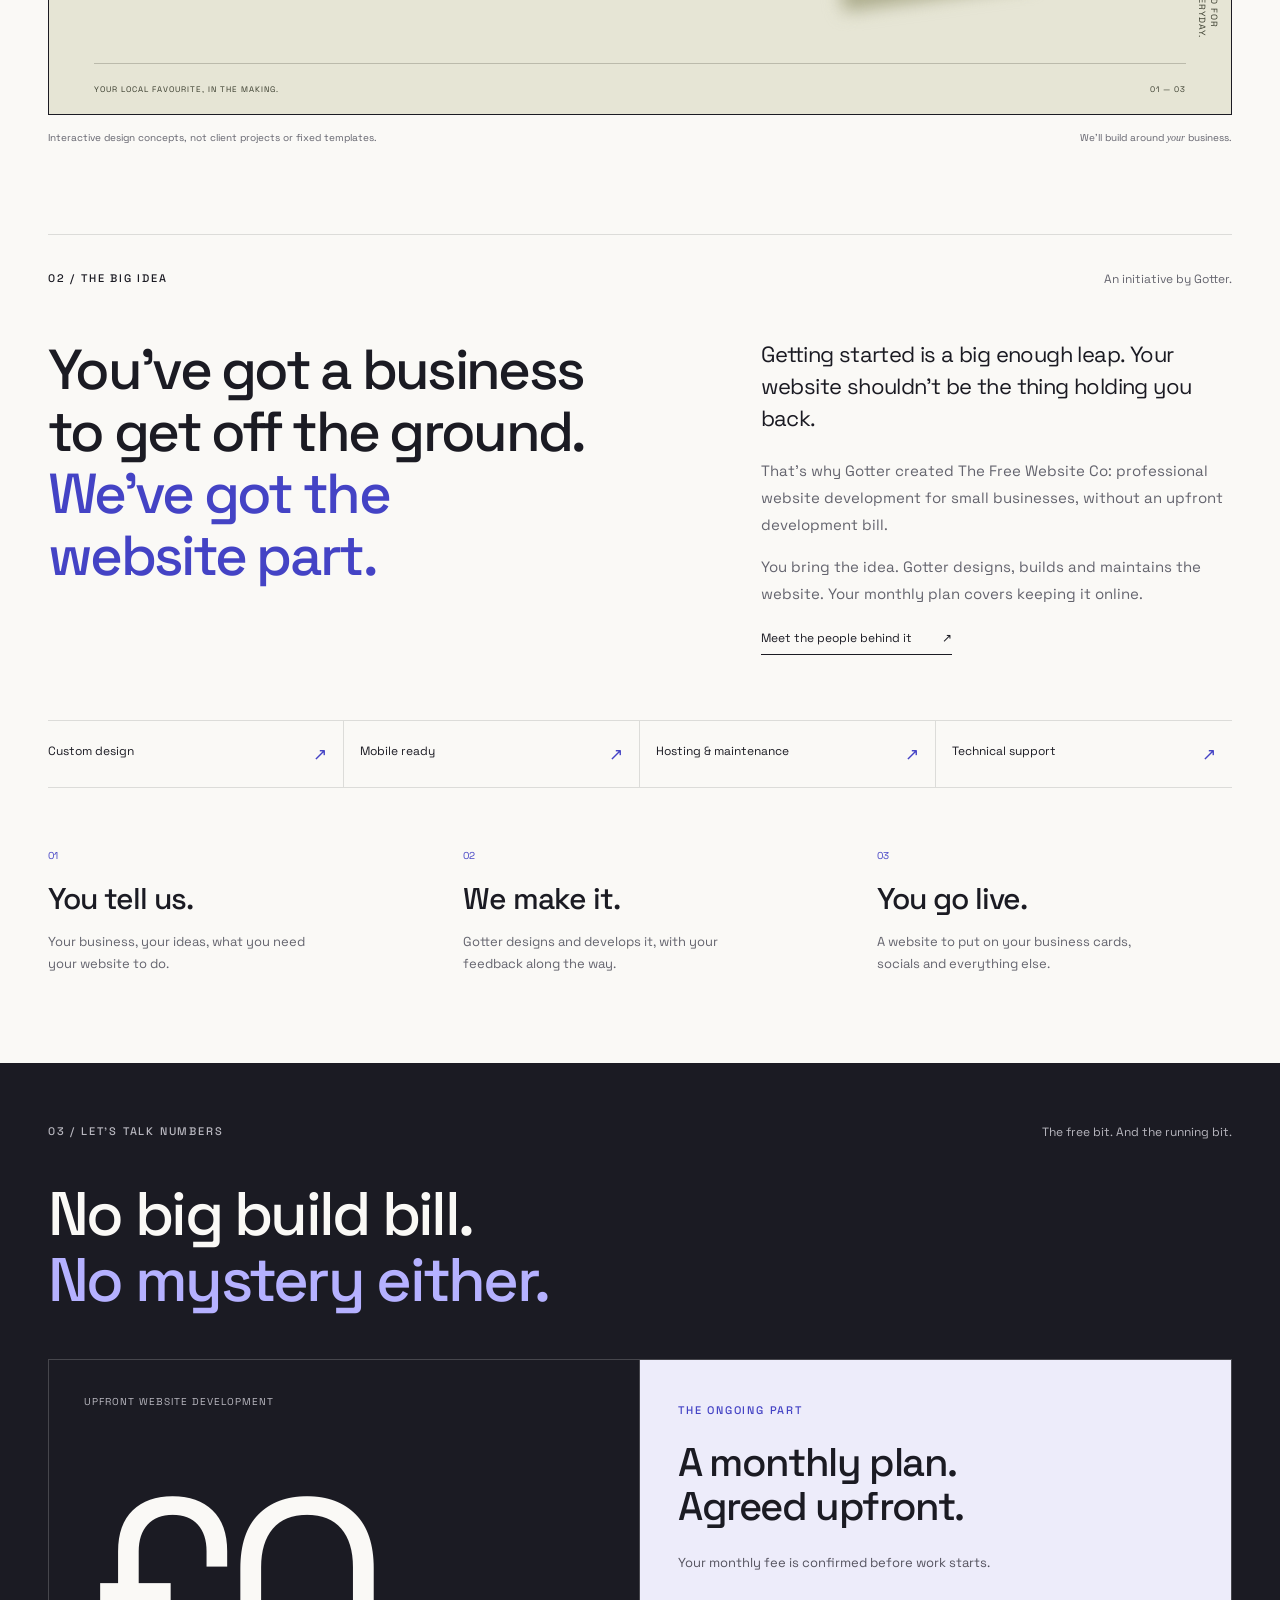
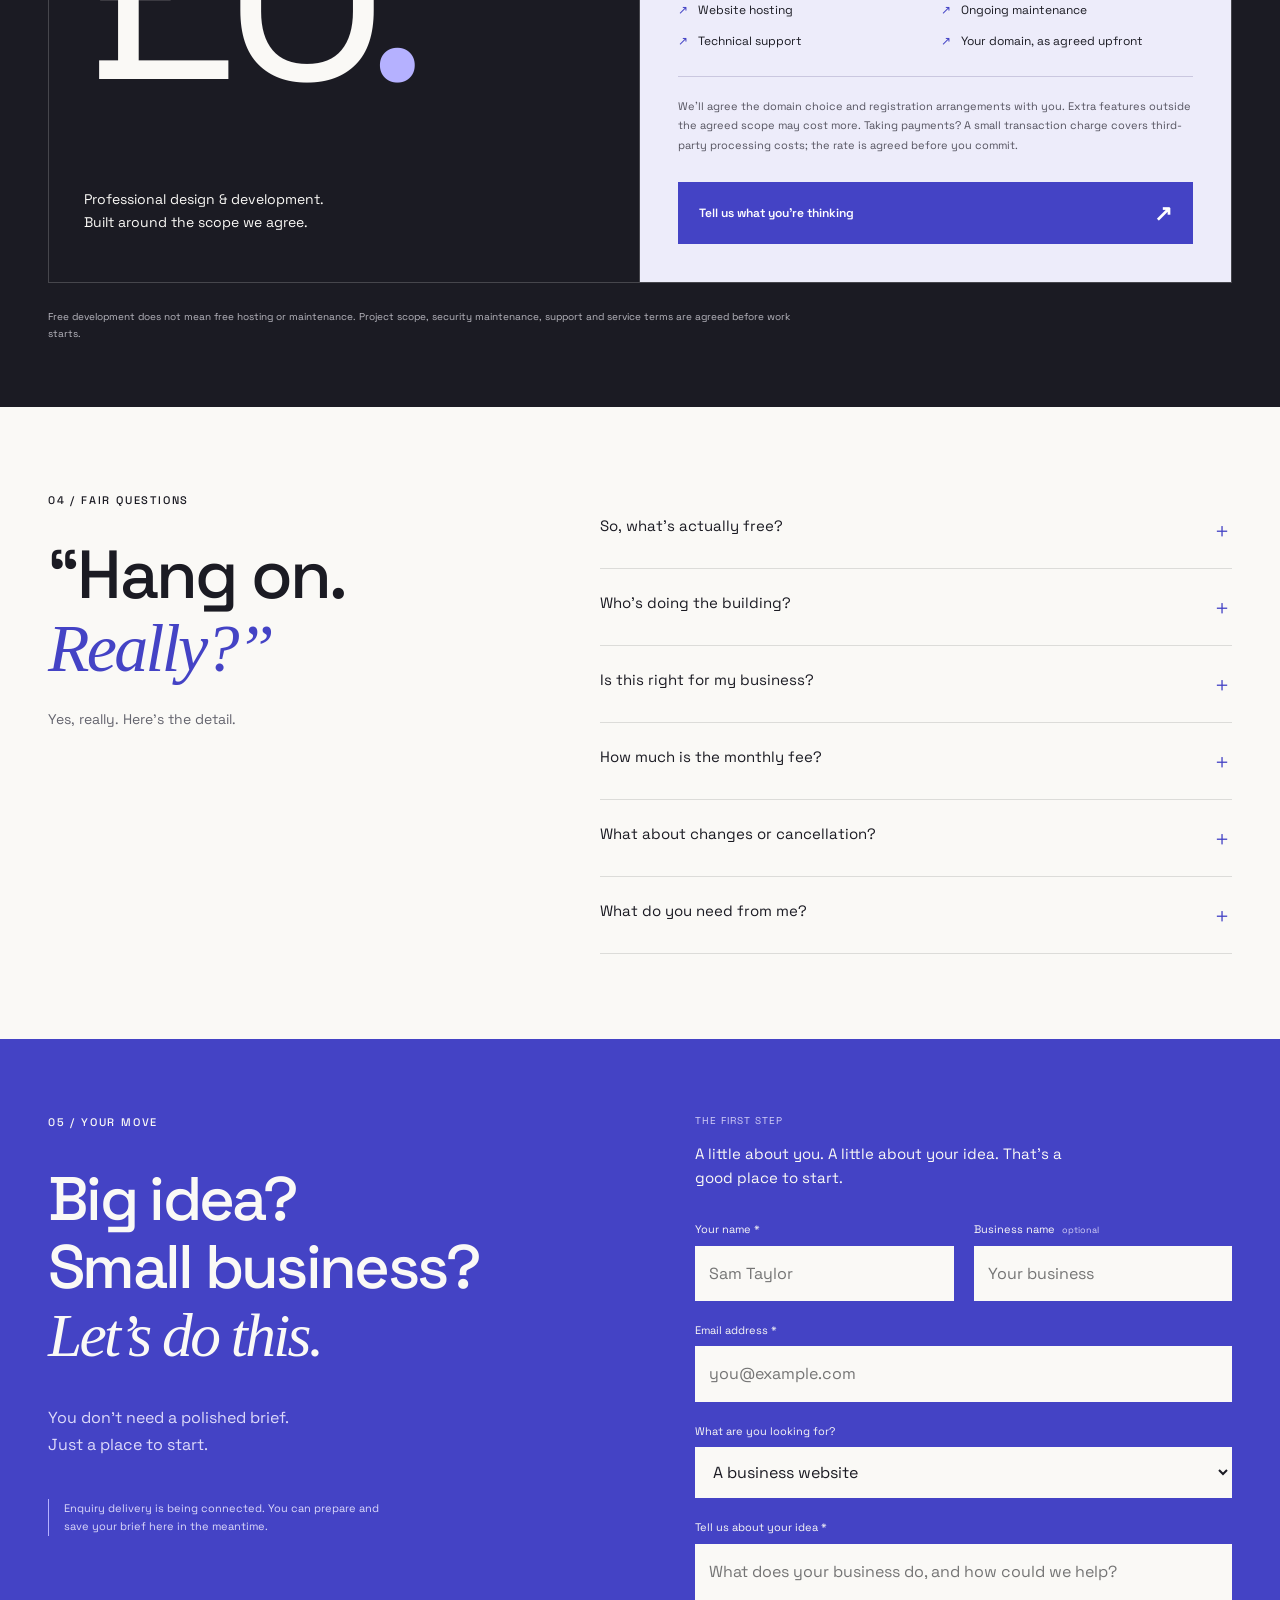
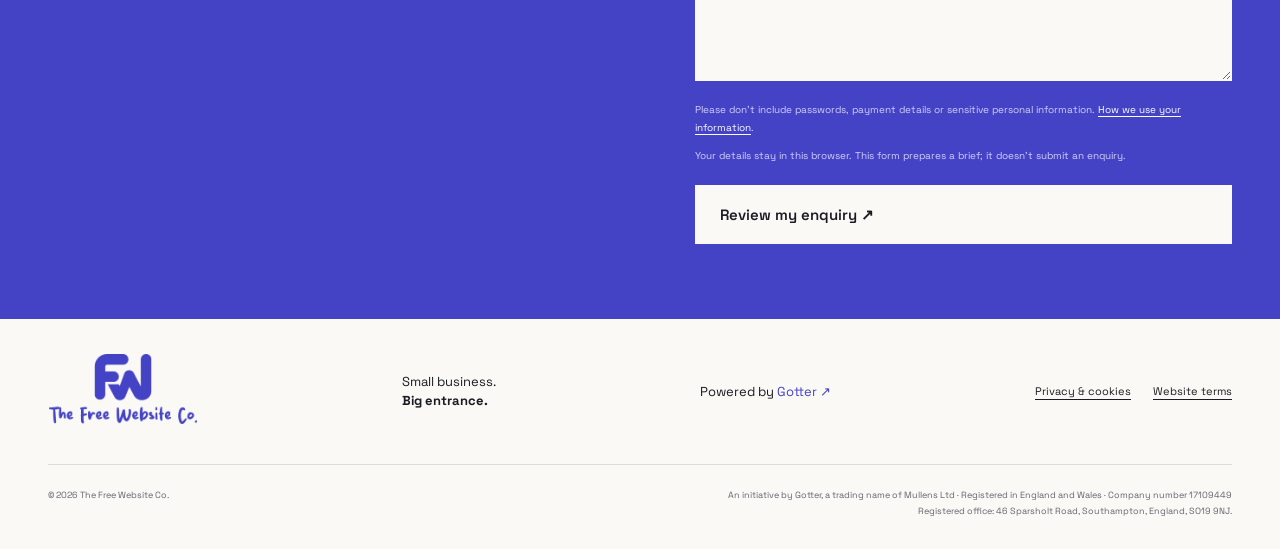
==== commit 96bf0bed: "Redesign with bold editorial identity and live website concepts" ====
--- a/index.html
+++ b/index.html
@@ -1,13 +1,12 @@
 <!doctype html>
-<html lang="en-GB"><head><meta charset="utf-8"><meta name="viewport" content="width=device-width,initial-scale=1"><title>Free Website Development UK | The Free Website Co. by Gotter</title><meta name="description" content="Professional websites for UK small businesses and startups with no upfront development fee. Monthly hosting, maintenance and support costs apply. An initiative by Gotter."><meta name="theme-color" content="#4443c5"><meta property="og:title" content="Your business deserves a website. Not a huge bill."><meta property="og:description" content="An initiative by Gotter. Professional website development with no upfront build fee and clear monthly running costs."><meta property="og:type" content="website"><link rel="icon" href="/assets/favicon.png"><link rel="stylesheet" href="/styles.css"><script src="/config.js" defer></script><script src="/script.js" defer></script><script type="application/ld+json">{"@context": "https://schema.org", "@type": "Organization", "name": "The Free Website Co", "description": "An initiative by Gotter providing professional website development for small businesses with no upfront development fee. Ongoing monthly charges apply.", "url":"https://thefreewebsite.co/", "logo":"https://thefreewebsite.co/assets/logo-purple.png", "parentOrganization": {"@type": "Organization", "name": "Gotter", "url": "https://gotter.co.uk", "legalName":"Mullens Ltd"}}</script><link rel="canonical" href="https://thefreewebsite.co/"><meta property="og:url" content="https://thefreewebsite.co/"><meta property="og:site_name" content="The Free Website Co"><meta property="og:locale" content="en_GB"><meta property="og:image" content="https://thefreewebsite.co/assets/social-card.png"><meta property="og:image:width" content="1200"><meta property="og:image:height" content="630"><meta property="og:image:alt" content="The Free Website Co. An initiative by Gotter. No upfront development fee; monthly costs apply."><meta name="twitter:card" content="summary_large_image"></head>
-<body id="home"><a class="skip" href="#main">Skip to content</a><header><div class="wrap nav"><a class="brand-lockup" href="#home" aria-label="The Free Website Co. home"><img class="logo" src="/assets/logo-purple.png" width="190" height="89" alt="The Free Website Co."><span class="brand-endorsement">An initiative by <b>Gotter</b></span></a><nav aria-label="Main navigation"><a href="#home">Home</a><a href="#how-it-works">How It Works</a><a href="#included">What’s Included</a><a href="#the-cost">Costs</a><a href="#questions">FAQs</a></nav><a class="button small" href="#start">Get Started ↗</a></div></header>
-<main id="main"><section class="hero wrap"><div><p class="eyebrow"><span class="dot"></span> An initiative by Gotter</p><h1>Your business deserves a website.<br><span>Not a huge bill.</span></h1><p class="intro">Starting a business is expensive enough. The Free Website Co, an initiative by Gotter, helps small businesses get online with professionally developed websites, no upfront development fees, and affordable monthly costs.</p><div class="hero-actions"><a class="button" href="#start">Get Your Free Website <span aria-hidden="true">↗</span></a><a class="text-link" href="#how-it-works">How It Works <span aria-hidden="true">↓</span></a></div><p class="hero-note">No upfront development fee. An ongoing monthly fee applies.<br><a href="#the-cost">See the ongoing costs ↓</a></p></div><div class="hero-art" aria-label="Illustrative custom website design"><div class="orbit-label">Built around <em>your</em> business.</div><div class="browser"><div class="browser-bar"><span>● ● ●</span><span>your next big thing</span><span>↗</span></div><div class="demo-nav"><b>little & local®</b><span>Our story &nbsp; Shop &nbsp; ☰</span></div><div class="demo-body"><p>GOOD THINGS START SMALL.</p><p class="demo-title">A little idea.<br>A lovely business.</p><div class="demo-rule"></div><span class="demo-button">Discover something good ↗</span><div class="demo-shape"><span>made<br>with care.</span></div></div><div class="demo-bottom"><span>Thoughtfully made.</span><span>Independently owned.</span></div></div><div class="float-card"><span class="tick">✓</span><div>One of a kind.<br><b>Just like your business.</b></div></div><div class="build-tag"><span>Design & development</span><strong>£0<span>.</span></strong></div><p class="example-note">Illustrative design, not a client project. Your website will be uniquely yours.</p></div></section>
-<div class="promise"><div class="wrap"><span>Custom design</span><span>Mobile ready</span><span>Built for your business</span><span>Ongoing maintenance</span></div></div>
-<section class="wrap section process" id="how-it-works"><div class="section-heading"><p class="eyebrow">HOW IT WORKS</p><h2>From your first idea<br>to your first visitor.</h2><p>A straightforward way to get a professional website for your small business, with the scope and ongoing costs agreed before we start.</p></div><ol><li><span>01</span><div><h3>Tell us about your business.</h3><p>Share what you do, what you need, and what you’d like your website to achieve.</p></div></li><li><span>02</span><div><h3>We build your website.</h3><p>Gotter designs and develops your professional website without an upfront development charge, based on the scope we agree together.</p></div></li><li><span>03</span><div><h3>You get online.</h3><p>Your website goes live, with hosting, maintenance and ongoing technical support covered by an affordable monthly plan.</p></div></li></ol></section>
-<section class="mission"><div class="wrap mission-inner"><p class="eyebrow">WHY WE’RE DOING THIS</p><h2>Every business deserves<br>the opportunity to be found online.</h2><div class="mission-copy"><p>But for many small businesses and startups, the cost of getting a professional website can be a significant barrier.</p><p>That’s why Gotter created The Free Website Co.</p><p>We believe that launching a business shouldn’t mean spending thousands on a website before you’ve even made your first sale.</p><p>Our initiative removes the upfront development cost, helping businesses establish their online presence while keeping ongoing costs manageable.</p></div></div></section>
-<section class="wrap section" id="included"><div class="section-heading"><p class="eyebrow">WHAT’S INCLUDED</p><h2>A professional start.<br>Support to keep going.</h2><p>Custom website development by Gotter, with the essentials to get your business online. We agree exactly what’s included in your project and monthly plan before work begins.</p></div><div class="services included-grid"><article><p class="number">01 / YOUR IDENTITY</p><h3>Professional, custom design.</h3><p>A website designed around your business, branding and customers. Your agreed requirements shape the build.</p></article><article><p class="number">02 / EVERY SCREEN</p><h3>Ready for mobile.</h3><p>A responsive website that’s easy to use on phones, tablets and desktop computers.</p></article><article><p class="number">03 / STAY ONLINE</p><h3>Hosting & maintenance.</h3><p>Website hosting and ongoing maintenance are covered by your monthly fee. Your domain is included under the arrangements we agree upfront.</p></article><article><p class="number">04 / SOMEONE TO HELP</p><h3>Technical support from Gotter.</h3><p>Gotter develops and maintains your website and provides ongoing technical support within your agreed plan.</p></article></div><p class="scope-note">Security-related maintenance and support scope are agreed as part of your plan. Additional features or services outside the agreed scope may incur charges, which we’ll explain before you commit.</p></section>
-<section class="gotter-section"><div class="wrap gotter-inner"><div><p class="eyebrow">POWERED BY GOTTER</p><h2>Built by Gotter.<br>Made accessible to small businesses.</h2></div><div><p>The Free Website Co is an initiative by Gotter, a website and software development brand dedicated to creating modern digital solutions.</p><p>Through this initiative, Gotter makes professional website development accessible to businesses that might otherwise struggle with the upfront investment.</p><p>Your website is professionally developed and maintained by Gotter, with The Free Website Co providing a straightforward way to get started.</p><a class="text-link" data-gotter-link href="https://gotter.co.uk">Meet Gotter <span aria-hidden="true">↗</span></a></div></div></section>
-<section class="wrap section pricing-section" id="the-cost"><div class="section-heading"><p class="eyebrow">THE FREE BIT. AND THE RUNNING BIT.</p><h2>Good websites.<br>Clear costs.</h2><p>There is no upfront website development fee. Free development does not mean free hosting or maintenance: an ongoing monthly fee applies. We’ll explain the costs before you commit.</p></div><div class="price-card"><div class="price-top"><span>Upfront website development</span><strong>£0<span>build fee</span></strong><p>Built around your business and the scope we agree together.</p></div><div class="price-running"><h3>A monthly fee to keep you online.</h3><p id="monthly-copy">Your monthly fee is agreed before work starts.</p><ul><li>Website hosting</li><li>Ongoing maintenance</li><li>Technical support</li><li>Your domain, as agreed upfront</li></ul><div class="payment-note"><b>Your domain & any extras</b><p>Your monthly plan includes your domain. We’ll confirm the domain choice, registration or existing-domain arrangements before work starts. Additional features or services outside the agreed scope may incur charges, agreed in advance.</p></div><div class="payment-note"><b>Taking payments?</b><p>For online shops and software that accepts payments, a small transaction charge covers third-party payment processing costs. The rate is agreed upfront.</p></div><a href="#start" class="button">Get Your Free Website ↗</a></div></div></section>
-<section class="wrap section faq-section" id="questions"><div class="section-heading"><p class="eyebrow">A FEW THINGS YOU MIGHT BE WONDERING</p><h2>Fair questions.<br>Straight answers.</h2></div><div class="faqs"><details><summary>Do I have to pay anything to enquire?<span aria-hidden="true">＋</span></summary><p>No. You can discuss your idea without providing payment details. Before any work starts, we agree the website scope, monthly costs and any payment processing charges in writing.</p></details><details><summary>What about contracts, changes or cancellation?<span aria-hidden="true">＋</span></summary><p>The project agreement will explain the monthly plan, domain arrangements, responsibilities and cancellation terms before you commit. New functionality or services beyond the agreed scope may be quoted separately.</p></details><details><summary>Who’s behind The Free Website Co?<span aria-hidden="true">＋</span></summary><p>The Free Website Co is an initiative by <a data-gotter-link href="https://gotter.co.uk">Gotter</a>, the website and software development brand that develops and maintains your website. It’s Gotter’s accessible website programme for small businesses and startups.</p></details><details><summary>Is the website really free to build?<span aria-hidden="true">＋</span></summary><p>Yes. Gotter designs and develops your website without an upfront development fee, within the scope we agree together. An ongoing monthly fee covers hosting, maintenance, technical support and your domain under the agreed arrangements. If your project takes payments, a small transaction charge covers third-party processing costs.</p></details><details><summary>What kinds of businesses can you help?<span aria-hidden="true">＋</span></summary><p>We’re here for small businesses getting started or taking their next step online. Whether you offer a service or sell products, tell us what you have in mind and we’ll discuss whether the initiative is right for you. For broader software or digital projects, Gotter can discuss a separate scope and quote.</p></details><details><summary>Will it be a custom website?<span aria-hidden="true">＋</span></summary><p>Yes. Gotter designs and builds around your business, branding and agreed requirements. The starting point is a conversation about you and your customers.</p></details><details><summary>How much is the monthly fee?<span aria-hidden="true">＋</span></summary><p id="monthly-faq">We’ll confirm the monthly fee once we understand your project, before any work begins. It covers hosting, maintenance, technical support and your domain under the agreed arrangements. Payment processing charges and any extras are explained separately.</p></details><details><summary>How long does a build take?<span aria-hidden="true">＋</span></summary><p>It depends on the scope and the content you have ready. We’ll agree a realistic timeline with you before starting.</p></details><details><summary>What do I need to get started?<span aria-hidden="true">＋</span></summary><p>Just a little information about your business and what you’d like to achieve. If you have a logo, photos or existing domain, great. If you’re still figuring things out, that’s fine too.</p></details></div></section>
-<section id="start" class="contact"><div class="wrap contact-grid"><div><p class="eyebrow">YOUR NEXT CHAPTER STARTS HERE</p><h2>Let’s make<br>something<br><em>of your idea.</em></h2><p>Tell Gotter about your business and the website you have in mind. We’ll agree the project scope and monthly costs before work starts.</p><p class="contact-status" id="contact-status">We’re getting ready to welcome enquiries. Prepare your brief below and save a copy for when we open.</p></div><form id="brief-form" aria-describedby="form-note"><p class="form-kicker">YOUR WEBSITE STARTS WITH A CONVERSATION</p><p class="form-intro">A few details are all we need to understand your idea. No payment details or commitment.</p><div class="form-row"><label>Your name <span aria-hidden="true">*</span><input name="name" autocomplete="name" maxlength="100" required placeholder="Sam Taylor"></label><label>Business name <span class="optional">optional</span><input name="business" autocomplete="organization" maxlength="150" placeholder="Your business"></label></div><label>Email address <span aria-hidden="true">*</span><input name="email" type="email" autocomplete="email" maxlength="254" required placeholder="you@example.com"></label><label>What are you looking for?<select name="service"><option>A business website</option><option>An online shop</option><option>A website with additional functionality</option><option>I’m not sure yet</option></select></label><label>Tell us about your idea <span aria-hidden="true">*</span><textarea name="idea" rows="4" maxlength="4000" required placeholder="What does your business do, and how could we help?"></textarea></label><p class="form-note">Please don’t include passwords, payment details or sensitive personal information. <a href="/privacy">How we use your information</a>.</p><p class="form-note" id="form-note">Your details stay in this browser. This form prepares a brief; it doesn’t submit an enquiry.</p><button class="button light" type="submit" id="prepare-button">Review my enquiry ↗</button><noscript><p class="form-note">This tool needs JavaScript to prepare your enquiry. Please enable JavaScript, or use the contact details in our <a href="/privacy">privacy notice</a>.</p></noscript><div id="brief-result" hidden><h3>Your enquiry, ready to review.</h3><p id="result-message" role="status" aria-live="polite"></p><textarea id="prepared-brief" readonly aria-label="Your prepared enquiry"></textarea><div class="result-actions"><button type="button" class="button light small" id="copy-brief">Copy brief</button><button type="button" class="button outline small" id="download-brief">Save brief</button><a class="button light small" id="email-brief" hidden>Email enquiry ↗</a></div></div></form></div></section>
-</main><footer class="wrap"><a href="#home" aria-label="Back to top"><img src="/assets/logo-purple.png" width="170" height="80" alt="The Free Website Co."></a><p>Powered by <a data-gotter-link href="https://gotter.co.uk">Gotter</a><br><span>An initiative for small businesses.</span></p><span>© <span id="year">2026</span> The Free Website Co.</span></footer><div class="footer-details wrap"><nav aria-label="Footer navigation"><a href="/privacy">Privacy & cookies</a><a href="/terms">Website terms</a><a href="#start">Get started</a></nav><p>The Free Website Co is an initiative by Gotter, a trading name of Mullens Ltd.<br>Registered in England and Wales · Company number 17109449<br>Registered office: 46 Sparsholt Road, Southampton, England, SO19 9NJ.</p></div><a class="mobile-cta button" href="#start">Get Your Free Website <span aria-hidden="true">↗</span></a></body></html>
+<html lang="en-GB"><head><meta charset="utf-8"><meta name="viewport" content="width=device-width,initial-scale=1"><title>Free Website Development UK | The Free Website Co. by Gotter</title><meta name="description" content="Professional websites for UK small businesses and startups with no upfront development fee. Monthly hosting, maintenance and support costs apply. An initiative by Gotter."><meta name="theme-color" content="#4443c5"><meta property="og:title" content="Make your big entrance. | The Free Website Co."><meta property="og:description" content="An initiative by Gotter. Professional website development with no upfront build fee and clear monthly running costs."><meta property="og:type" content="website"><link rel="icon" href="/assets/favicon.png"><link rel="preload" href="/assets/fonts/space-grotesk.ttf" as="font" type="font/ttf" crossorigin><link rel="stylesheet" href="/styles.css"><script src="/config.js" defer></script><script src="/script.js" defer></script><script type="application/ld+json">{"@context": "https://schema.org", "@type": "Organization", "name": "The Free Website Co", "description": "An initiative by Gotter providing professional website development for small businesses with no upfront development fee. Ongoing monthly charges apply.", "url":"https://thefreewebsite.co/", "logo":"https://thefreewebsite.co/assets/logo-purple.png", "parentOrganization": {"@type": "Organization", "name": "Gotter", "url": "https://gotter.co.uk", "legalName":"Mullens Ltd"}}</script><link rel="canonical" href="https://thefreewebsite.co/"><meta property="og:url" content="https://thefreewebsite.co/"><meta property="og:site_name" content="The Free Website Co"><meta property="og:locale" content="en_GB"><meta property="og:image" content="https://thefreewebsite.co/assets/social-card.png"><meta property="og:image:width" content="1200"><meta property="og:image:height" content="630"><meta property="og:image:alt" content="The Free Website Co. An initiative by Gotter. No upfront development fee; monthly costs apply."><meta name="twitter:card" content="summary_large_image"></head>
+<body id="home"><a class="skip" href="#main">Skip to content</a>
+<header class="site-header"><div class="wrap nav"><a class="brand-lockup" href="#home" aria-label="The Free Website Co. home"><img class="logo" src="/assets/logo-purple.png" width="150" height="70" alt="The Free Website Co."></a><span class="header-byline">An initiative by <a href="https://gotter.co.uk" data-gotter-link>Gotter ↗</a></span><nav class="desktop-nav" aria-label="Main navigation"><a href="#the-idea">The idea</a><a href="#the-cost">The cost</a><a href="#questions">The questions</a></nav><a class="button small header-cta" href="#start">Let’s make it happen <span aria-hidden="true">↗</span></a><details class="mobile-menu"><summary>Menu <span aria-hidden="true">＋</span></summary><nav aria-label="Mobile navigation"><a href="#the-idea">The idea</a><a href="#the-cost">The cost</a><a href="#questions">The questions</a><a href="#start">Get started ↗</a></nav></details></div></header>
+<main id="main">
+<section class="hero"><div class="wrap hero-grid"><div class="hero-type"><p class="eyebrow"><span class="status-dot" aria-hidden="true"></span> SMALL BUSINESS. BIG PLANS.</p><h1>Make your<br>big <span>entrance.</span></h1><div class="hero-bottom"><p>A proper website for your next big thing.<br>Custom built by Gotter. <b>£0 upfront development fee.</b></p><a class="button light" href="#start">Get your free website <span aria-hidden="true">↗</span></a></div></div><div class="fee-ticket"><span class="ticket-top">YOUR WEBSITE BUILD FEE</span><strong>£0<span>.</span></strong><div class="ticket-line"></div><p>Your idea.<br>Our design & development.</p><span class="ticket-bottom">CUSTOM BUILT. ALL YOURS TO SHOW OFF.</span><span class="ticket-notch notch-left"></span><span class="ticket-notch notch-right"></span></div><div class="hero-fine"><p>Monthly hosting, maintenance, support and domain costs apply.<br>Everything agreed before we start. <a href="#the-cost">See the costs ↗</a></p><a class="scroll-cue" href="#designs" aria-label="Explore the website concepts">TAKE A LOOK <span aria-hidden="true">↓</span></a></div></div><div class="hero-index" aria-hidden="true">THE FREE WEBSITE CO. / BY GOTTER</div></section>
+<section class="design-section" id="designs"><div class="wrap"><div class="section-top"><p class="eyebrow">01 / A LITTLE INSPIRATION</p><p class="side-note">Your business isn’t a template.<br>Your website shouldn’t feel like one.</p></div><div class="design-heading"><h2>Same ambition.<br><span>Different personalities.</span></h2><p>Give it your name.<br>Try a different direction.</p></div><div class="playground-controls"><label for="preview-name">YOUR BUSINESS NAME<input id="preview-name" type="text" maxlength="28" placeholder="Go on, make it yours" autocomplete="off"></label><div class="style-picker" role="group" aria-label="Choose a website concept"><button type="button" data-theme="cafe" aria-pressed="true">The café</button><button type="button" data-theme="studio" aria-pressed="false">The studio</button><button type="button" data-theme="trade" aria-pressed="false">The trades</button></div></div><div class="preview-shell" data-preview-theme="cafe"><div class="preview-chrome"><span aria-hidden="true">● ● ●</span><span>YOUR BUSINESS. YOUR CORNER OF THE INTERNET.</span><span aria-hidden="true">↗</span></div><div class="concept" id="website-concept" aria-label="Interactive illustrative website concept"><div class="concept-nav"><strong id="concept-brand">DAYBREAK</strong><span id="concept-nav-copy">OUR STORY &nbsp; THE MENU &nbsp; FIND US ↗</span></div><div class="concept-main"><div class="concept-copy"><p id="concept-eyebrow">GOOD MORNINGS START HERE.</p><h3 id="concept-heading">A little slower.<br>A little better.</h3><p id="concept-description">Great coffee. Something freshly baked.<br>A good reason to stay a while.</p><span class="concept-link" id="concept-link">Pull up a chair ↗</span></div><div class="concept-art" aria-hidden="true"><div class="cafe-art"><span class="sun-disc"></span><div class="coffee-cup"><span>good<br>things.</span></div><div class="cup-shadow"></div><div class="coffee-label">BREWED FOR<br>THE EVERYDAY.</div></div><div class="studio-art"><span class="studio-orb orb-one"></span><span class="studio-orb orb-two"></span><span class="studio-orb orb-three"></span><div class="studio-art-label">MOVE<br>YOUR<br>WAY.</div></div><div class="trade-art"><div class="trade-graphic">↗</div><span>DETAILS MATTER.<br>SO DO DEADLINES.</span></div></div></div><div class="concept-foot"><span id="concept-foot">YOUR LOCAL FAVOURITE, IN THE MAKING.</span><span id="concept-counter">01 — 03</span></div></div></div><div class="preview-caption"><p>Interactive design concepts, not client projects or fixed templates.</p><p>We’ll build around <em>your</em> business.</p></div></div></section>
+<section class="idea-section wrap" id="the-idea"><div class="section-top"><p class="eyebrow">02 / THE BIG IDEA</p><p class="side-note">An initiative by Gotter.</p></div><div class="idea-grid"><h2>You’ve got a business<br>to get off the ground.<br><span>We’ve got the<br>website part.</span></h2><div class="idea-copy"><p class="lead">Getting started is a big enough leap. Your website shouldn’t be the thing holding you back.</p><p>That’s why Gotter created The Free Website Co: professional website development for small businesses, without an upfront development bill.</p><p>You bring the idea. Gotter designs, builds and maintains the website. Your monthly plan covers keeping it online.</p><a class="text-link" data-gotter-link href="https://gotter.co.uk">Meet the people behind it <span aria-hidden="true">↗</span></a></div></div><div class="included-strip" id="included"><span>Custom design <b aria-hidden="true">↗</b></span><span>Mobile ready <b aria-hidden="true">↗</b></span><span>Hosting & maintenance <b aria-hidden="true">↗</b></span><span>Technical support <b aria-hidden="true">↗</b></span></div><div class="process" id="how-it-works"><article><span>01</span><h3>You tell us.</h3><p>Your business, your ideas, what you need your website to do.</p></article><article><span>02</span><h3>We make it.</h3><p>Gotter designs and develops it, with your feedback along the way.</p></article><article><span>03</span><h3>You go live.</h3><p>A website to put on your business cards, socials and everything else.</p></article></div></section>
+<section class="cost-section" id="the-cost"><div class="wrap"><div class="section-top"><p class="eyebrow">03 / LET’S TALK NUMBERS</p><p class="side-note">The free bit. And the running bit.</p></div><h2>No big build bill.<br><span>No mystery either.</span></h2><div class="cost-grid"><div class="zero-panel"><span>UPFRONT WEBSITE DEVELOPMENT</span><strong>£0<span>.</span></strong><p>Professional design & development.<br>Built around the scope we agree.</p></div><div class="monthly-panel"><span class="eyebrow">THE ONGOING PART</span><h3>A monthly plan.<br>Agreed upfront.</h3><p id="monthly-copy">Your monthly fee is confirmed before work starts.</p><ul><li>Website hosting</li><li>Ongoing maintenance</li><li>Technical support</li><li>Your domain, as agreed upfront</li></ul><p class="cost-detail">We’ll agree the domain choice and registration arrangements with you. Extra features outside the agreed scope may cost more. Taking payments? A small transaction charge covers third-party processing costs; the rate is agreed before you commit.</p><a class="button" href="#start">Tell us what you’re thinking <span aria-hidden="true">↗</span></a></div></div><p class="cost-footnote">Free development does not mean free hosting or maintenance. Project scope, security maintenance, support and service terms are agreed before work starts.</p></div></section>
+<section class="faq-section wrap" id="questions"><div><p class="eyebrow">04 / FAIR QUESTIONS</p><h2>“Hang on.<br><span>Really?”</span></h2><p class="faq-intro">Yes, really. Here’s the detail.</p></div><div class="faqs"><details><summary>So, what’s actually free?<span aria-hidden="true">＋</span></summary><p>The upfront design and development of the website we agree to build. An ongoing monthly fee covers hosting, maintenance, technical support and your domain under the agreed arrangements. Payment processing charges apply where relevant.</p></details><details><summary>Who’s doing the building?<span aria-hidden="true">＋</span></summary><p><a href="https://gotter.co.uk" data-gotter-link>Gotter</a>, the website and software development brand behind this initiative. Gotter designs, develops and maintains your website.</p></details><details><summary>Is this right for my business?<span aria-hidden="true">＋</span></summary><p>It’s for small businesses, startups and new ventures that need a professional presence online. Tell us what you need and we’ll discuss whether the initiative fits. Broader software projects can be scoped separately with Gotter.</p></details><details><summary>How much is the monthly fee?<span aria-hidden="true">＋</span></summary><p id="monthly-faq">We confirm the monthly cost once we understand your website, before work begins. Hosting, maintenance, technical support and your domain are included under the agreed arrangements. Any extras and processing charges are explained separately.</p></details><details><summary>What about changes or cancellation?<span aria-hidden="true">＋</span></summary><p>We’ll agree the plan, responsibilities, domain arrangements and cancellation terms in writing before you commit. Features beyond the agreed project scope may be quoted separately.</p></details><details><summary>What do you need from me?<span aria-hidden="true">＋</span></summary><p>An idea of what your business does and what your website should achieve. A logo, photos or existing domain are useful if you have them. We’ll agree the content, scope and timeline together.</p></details></div></section>
+<section id="start" class="contact"><div class="wrap contact-grid"><div class="contact-heading"><p class="eyebrow">05 / YOUR MOVE</p><h2>Big idea?<br>Small business?<br><span>Let’s do this.</span></h2><p>You don’t need a polished brief.<br>Just a place to start.</p><p class="contact-status" id="contact-status">Enquiry delivery is being connected. You can prepare and save your brief here in the meantime.</p></div><form id="brief-form" aria-describedby="form-note"><p class="form-kicker">THE FIRST STEP</p><p class="form-intro">A little about you. A little about your idea. That’s a good place to start.</p><div class="form-row"><label>Your name <span aria-hidden="true">*</span><input name="name" autocomplete="name" maxlength="100" required placeholder="Sam Taylor"></label><label>Business name <span class="optional">optional</span><input name="business" autocomplete="organization" maxlength="150" placeholder="Your business"></label></div><label>Email address <span aria-hidden="true">*</span><input name="email" type="email" autocomplete="email" maxlength="254" required placeholder="you@example.com"></label><label>What are you looking for?<select name="service"><option>A business website</option><option>An online shop</option><option>A website with additional functionality</option><option>I’m not sure yet</option></select></label><label>Tell us about your idea <span aria-hidden="true">*</span><textarea name="idea" rows="4" maxlength="4000" required placeholder="What does your business do, and how could we help?"></textarea></label><p class="form-note">Please don’t include passwords, payment details or sensitive personal information. <a href="/privacy">How we use your information</a>.</p><p class="form-note" id="form-note">Your details stay in this browser. This form prepares a brief; it doesn’t submit an enquiry.</p><button class="button light" type="submit" id="prepare-button">Review my enquiry ↗</button><noscript><p class="form-note">This tool needs JavaScript to prepare your enquiry. Please enable JavaScript, or use the contact details in our <a href="/privacy">privacy notice</a>.</p></noscript><div id="brief-result" hidden><h3>Your enquiry, ready to review.</h3><p id="result-message" role="status" aria-live="polite"></p><textarea id="prepared-brief" readonly aria-label="Your prepared enquiry"></textarea><div class="result-actions"><button type="button" class="button light small" id="copy-brief">Copy brief</button><button type="button" class="button outline small" id="download-brief">Save brief</button><a class="button light small" id="email-brief" hidden>Email enquiry ↗</a></div></div></form></div></section>
+</main><footer class="wrap"><a href="#home" aria-label="Back to top"><img src="/assets/logo-purple.png" width="170" height="80" alt="The Free Website Co."></a><p>Small business.<br><b>Big entrance.</b></p><p>Powered by <a data-gotter-link href="https://gotter.co.uk">Gotter ↗</a></p><nav aria-label="Footer navigation"><a href="/privacy">Privacy & cookies</a><a href="/terms">Website terms</a></nav></footer><div class="footer-details wrap"><span>© <span id="year">2026</span> The Free Website Co.</span><p>An initiative by Gotter, a trading name of Mullens Ltd · Registered in England and Wales · Company number 17109449<br>Registered office: 46 Sparsholt Road, Southampton, England, SO19 9NJ.</p></div><a class="mobile-cta button" href="#start">Get your free website <span aria-hidden="true">↗</span></a></body></html>
--- a/styles.css
+++ b/styles.css
@@ -1,11 +1,8 @@
-:root{--purple:#4443c5;--ink:#22214f;--muted:#6b6981;--pale:#f4f3fc;--line:#e7e5f1}*{box-sizing:border-box}html{scroll-behavior:smooth;scroll-padding-top:110px}body{margin:0;color:var(--ink);background:#fff;font-family:Arial,Helvetica,sans-serif;-webkit-font-smoothing:antialiased}a{color:inherit}button,input,select,textarea{font:inherit}button{cursor:pointer}a:focus-visible,button:focus-visible,summary:focus-visible{outline:3px solid #9c9bff;outline-offset:5px}.wrap{width:min(1240px,calc(100% - 96px));margin:auto}.skip{position:fixed;top:-100px;z-index:10;padding:12px;background:white}.skip:focus{top:8px}header{position:sticky;top:0;z-index:5;background:rgba(255,255,255,.96);border-bottom:1px solid var(--line)}.nav{height:106px;display:flex;align-items:center;justify-content:space-between;gap:30px}.logo{width:167px;height:78px;object-fit:contain}nav{display:flex;gap:32px;font-size:14px}nav a{text-decoration:none}nav a:hover{color:var(--purple)}.button{display:inline-flex;align-items:center;justify-content:space-between;gap:30px;background:var(--purple);color:white;padding:19px 25px;border-radius:7px;border:1px solid transparent;text-decoration:none;font-size:15px;font-weight:600;transition:background .2s,transform .2s}.button:hover{background:#34339f;transform:translateY(-2px)}.button.small{padding:13px 18px;font-size:13px}.hero{display:grid;grid-template-columns:1.05fr 1fr;gap:60px;padding-top:78px;padding-bottom:80px;align-items:center}.eyebrow{font-size:11px;font-weight:700;letter-spacing:1.7px;line-height:1.7}.hero .eyebrow{letter-spacing:.4px;font-size:13px;display:flex;align-items:center;gap:9px}.dot{width:8px;height:8px;background:var(--purple);border-radius:50%}h1{font-size:clamp(50px,5.2vw,76px);letter-spacing:-4px;line-height:1.04;margin:25px 0}h1 span{color:var(--purple)}.intro{font-size:18px;line-height:1.75;color:var(--muted);max-width:500px;margin-bottom:28px}.hero-note{font-size:12px;color:var(--muted);line-height:1.9;margin-top:19px}.hero-note a{text-decoration:none;color:var(--purple)}.hero-art{position:relative;background:var(--pale);border-radius:45% 45% 18% 18%;padding:68px 20px 65px;min-width:0;margin:10px 0 0}.orbit-label{text-align:center;font-size:14px;color:var(--purple);position:absolute;top:25px;left:0;right:0;transform:rotate(-5deg)}.browser{background:#fff;border:1px solid #e2e0ef;border-radius:10px;box-shadow:0 24px 60px #24215818;overflow:hidden;transform:rotate(-3deg);position:relative}.browser-bar{display:flex;justify-content:space-between;align-items:center;background:#f8f7fc;border-bottom:1px solid var(--line);font-size:9px;color:#918da7;padding:11px 14px}.browser-bar>span:first-child{letter-spacing:3px;color:#c1bdd8}.demo-nav{padding:24px 22px;display:flex;justify-content:space-between;align-items:center;font-size:9px}.demo-nav b{font-size:17px;letter-spacing:-.5px}.demo-body{background:#ededfa;position:relative;min-height:248px;padding:32px 22px;overflow:hidden}.demo-body>p{font-size:8px;letter-spacing:1.1px}.demo-body h2{font-size:30px;font-family:Georgia,serif;font-weight:400;line-height:1.08;position:relative;z-index:1}.demo-rule{width:28px;height:2px;background:var(--purple);margin:22px 0}.demo-button{font-size:8px;border-bottom:1px solid var(--ink);padding-bottom:5px}.demo-shape{position:absolute;right:18px;top:45px;width:125px;height:160px;border-radius:80px 80px 20px 20px;background:var(--purple);transform:rotate(13deg);display:grid;place-items:center;color:#fff}.demo-shape span{font-family:Georgia,serif;font-size:21px;font-style:italic;text-align:center;line-height:1.1;transform:rotate(-13deg)}.demo-bottom{display:flex;justify-content:space-between;padding:19px 22px;font-size:8px}.float-card{position:absolute;bottom:30px;left:-20px;background:#fff;border:1px solid var(--line);box-shadow:0 12px 30px #24215812;padding:18px;display:flex;align-items:center;gap:12px;font-size:11px;line-height:1.8;border-radius:8px;transform:rotate(-3deg)}.tick{background:var(--pale);color:var(--purple);font-size:19px;padding:7px 12px;border-radius:50%}.build-tag{position:absolute;right:-22px;top:0;background:var(--purple);color:white;padding:19px;border-radius:9px;transform:rotate(6deg);box-shadow:0 10px 30px #4443c52b}.build-tag>span{font-size:10px}.build-tag strong{display:block;font-size:51px;letter-spacing:-3px}.build-tag strong span{color:#abaaff}.example-note{position:absolute;bottom:-24px;text-align:center;font-size:9px;color:var(--muted);left:0;right:0}.promise{background:var(--pale);border-top:1px solid var(--line);border-bottom:1px solid var(--line)}.promise .wrap{display:flex;justify-content:space-between;padding:22px 0;gap:15px}.promise span{font-size:12px;font-weight:600}.promise span:before{content:'✓';margin-right:10px;color:var(--purple)}.section{padding-top:100px;padding-bottom:100px}.section-heading h2{font-size:46px;line-height:1.12;letter-spacing:-1.8px;margin:18px 0 23px}.section-heading>p:not(.eyebrow){color:var(--muted);font-size:16px;line-height:1.8;max-width:530px}.services{display:grid;grid-template-columns:repeat(3,1fr);gap:38px;margin-top:45px}.services article{border-top:1px solid var(--line);padding-top:26px}.service-icon{font-size:34px;display:block;color:var(--purple);height:58px}.number{font-size:10px;color:var(--purple);letter-spacing:1px;font-weight:700}.services h3{font-size:23px;letter-spacing:-.6px;line-height:1.3;max-width:240px}.services article>p:not(.number){color:var(--muted);font-size:14px;line-height:1.85}.tags{display:flex;gap:6px;margin-top:25px;flex-wrap:wrap}.tags span{border:1px solid var(--line);border-radius:30px;padding:7px 10px;font-size:10px}.mission{background:var(--purple);color:white}.mission-inner{padding-top:80px;padding-bottom:85px}.mission h2{font-size:clamp(30px,3.4vw,48px);font-weight:500;line-height:1.3;letter-spacing:-1.5px;margin:25px 0}.mission p:last-child{font-size:16px;line-height:1.8;max-width:620px;color:#e1e0ff}.process{display:grid;grid-template-columns:1fr 1fr;gap:80px}.process ol{list-style:none;padding:0;margin:0}.process li{display:flex;gap:27px;border-bottom:1px solid var(--line);padding:24px 0}.process li:first-child{padding-top:0}.process li>span{color:var(--purple);font-size:12px;padding-top:6px}.process h3{margin:0;font-size:20px}.process li p{color:var(--muted);font-size:14px;line-height:1.8;margin-bottom:0}.pricing-section{display:grid;grid-template-columns:1fr 1fr;gap:80px;border-top:1px solid var(--line)}.price-card{border:1px solid var(--line);border-radius:14px;overflow:hidden}.price-top{padding:33px 36px;background:var(--pale)}.price-top>span{font-size:13px}.price-top strong{display:flex;align-items:center;gap:20px;font-size:68px;letter-spacing:-4px;margin:15px 0;color:var(--purple)}.price-top strong span{font-size:12px;font-weight:400;letter-spacing:0;border:1px solid #cccbec;border-radius:20px;padding:7px 12px}.price-top p,.price-running p{font-size:13px;line-height:1.8;color:var(--muted)}.price-running{padding:30px 36px}.price-running h3{font-size:20px;line-height:1.4;margin-top:0}.price-running ul{list-style:none;padding:0;font-size:13px;line-height:2.4}.price-running li:before{content:'✓';color:var(--purple);margin-right:12px}.payment-note{border-top:1px solid var(--line);padding-top:20px;margin-top:22px;margin-bottom:25px}.payment-note b{font-size:12px}.payment-note p{font-size:12px}.price-running .button{width:100%;font-size:12px;padding:17px}.faq-section{display:grid;grid-template-columns:1fr 1fr;gap:80px;border-top:1px solid var(--line)}details{border-bottom:1px solid var(--line)}summary{cursor:pointer;list-style:none;display:flex;justify-content:space-between;gap:20px;font-size:15px;font-weight:600;padding:23px 0;line-height:1.6}summary::-webkit-details-marker{display:none}summary span{color:var(--purple)}details[open] summary span{transform:rotate(45deg)}details p{font-size:14px;line-height:1.8;color:var(--muted);padding:0 25px 16px 0;margin-top:0}.contact{background:var(--purple);color:white;padding:85px 0}.contact-grid{display:grid;grid-template-columns:1fr 1fr;gap:80px}.contact h2{font-size:58px;line-height:1.12;letter-spacing:-2px;margin:27px 0}.contact h2 em{font-family:Georgia,serif;font-weight:400}.contact-grid>div>p:not(.eyebrow){max-width:380px;font-size:15px;line-height:1.8;color:#e1e0ff}.contact-grid>div>p.contact-status{font-size:12px;margin-top:30px;max-width:360px}form label{display:block;font-size:12px;line-height:1.5;margin-bottom:18px}input,textarea,select{display:block;width:100%;background:#fff;color:var(--ink);border:1px solid #fff;border-radius:5px;padding:13px;margin-top:7px;min-width:0;outline-offset:3px}input:focus,textarea:focus,select:focus{outline:2px solid #c0bfff}textarea{resize:vertical}.form-row{display:grid;grid-template-columns:1fr 1fr;gap:15px}.form-note{font-size:11px;line-height:1.8;color:#e1e0ff}.button.light{background:#fff;color:var(--purple)}.button.light:hover{background:#f0efff}.button.outline{border-color:#b6b5ec;background:transparent;color:white}#brief-result{margin-top:25px;border-top:1px solid #ffffff40;padding-top:15px;font-size:12px;line-height:1.7}#prepared-brief{min-height:180px;font-size:12px}.result-actions{display:flex;gap:10px;flex-wrap:wrap;margin-top:12px}[hidden]{display:none!important}footer{display:flex;align-items:center;justify-content:space-between;gap:25px;padding-top:25px;padding-bottom:25px}footer img{width:145px;height:68px;object-fit:contain}footer p,footer>span{font-size:11px;color:var(--muted)}@media(max-width:1000px){.wrap{width:calc(100% - 56px)}.hero{gap:35px}h1{font-size:56px}.intro{font-size:16px}.demo-shape{width:95px;right:12px}.demo-body h2{font-size:25px}.demo-nav{padding:20px 15px}.demo-nav b{font-size:13px}.build-tag{right:-10px}.process,.pricing-section,.faq-section,.contact-grid{gap:45px}.section-heading h2{font-size:39px}.contact h2{font-size:48px}.services{gap:25px}}@media(max-width:760px){html{scroll-padding-top:85px}.wrap{width:calc(100% - 40px)}.nav{height:83px;gap:15px}.logo{width:130px;height:61px}nav{display:none}.nav .button{padding:11px 14px;gap:12px}.hero{grid-template-columns:1fr;padding-top:43px;padding-bottom:54px;gap:35px}h1{font-size:61px;letter-spacing:-3px;margin-top:21px}.intro{font-size:16px;max-width:520px}.hero-art{width:min(470px,94%);margin:15px auto 30px;padding:64px 20px;min-height:390px}.demo-body h2{font-size:29px}.demo-shape{width:110px;right:20px}.float-card{left:-10px;bottom:30px}.build-tag{right:-10px}.build-tag strong{font-size:43px}.promise .wrap{display:grid;grid-template-columns:1fr 1fr;gap:19px 10px;padding:22px 0}.promise span{font-size:10px}.promise span:before{margin-right:6px}.section{padding:65px 0}.section-heading h2{font-size:38px}.services{grid-template-columns:1fr;gap:35px;margin-top:30px}.services h3{max-width:none;margin-top:12px}.services article>p:not(.number){max-width:520px}.service-icon{float:right}.tags{margin-top:18px}.mission-inner{padding-top:55px;padding-bottom:55px}.mission h2{font-size:30px;letter-spacing:-.7px}.mission h2 br{display:none}.process,.pricing-section,.faq-section,.contact-grid{grid-template-columns:1fr;gap:30px}.price-top,.price-running{padding:28px}.faq-section{gap:10px}.contact{padding:55px 0}.contact h2{font-size:48px}.contact h2 br{display:none}.contact h2 em{display:block}.contact-grid>div>p.contact-status{margin-top:18px}.form-row{grid-template-columns:1fr;gap:0}footer{flex-wrap:wrap;gap:5px 20px}footer p{margin-left:auto}footer>span{width:100%;text-align:center;margin-top:5px}}@media(max-width:370px){h1{font-size:50px}.demo-shape{width:85px;right:8px}.demo-body h2{font-size:25px}.demo-nav>span{font-size:7px}.float-card{font-size:9px}}@media(prefers-reduced-motion:reduce){html{scroll-behavior:auto}.button{transition:none}.button:hover{transform:none}}
-/* Gotter initiative refinement; retain the existing visual identity and components. */
-.brand-lockup{display:flex;flex-direction:column;align-items:center;text-decoration:none;flex-shrink:0}.brand-lockup .logo{width:150px;height:65px}.brand-endorsement{font-size:10px;color:var(--muted);line-height:1.6}.brand-endorsement b{color:var(--purple)}.nav{height:116px}html{scroll-padding-top:132px}.hero{grid-template-columns:1.15fr 1fr;gap:55px}.hero h1{font-size:clamp(44px,4.3vw,64px);line-height:1.09;letter-spacing:-2.8px;max-width:640px}.hero-actions{display:flex;align-items:center;gap:24px;flex-wrap:wrap}.text-link{color:var(--purple);text-decoration:none;border-bottom:1px solid #cccbec;padding:8px 0;font-size:14px;font-weight:600;display:inline-block}.text-link:hover{border-color:var(--purple)}.hero .intro{font-size:17px}.hero-note{max-width:490px}.demo-body .demo-title{font-size:30px;font-family:Georgia,serif;font-weight:400;line-height:1.08;position:relative;z-index:1;letter-spacing:0;margin:25px 0}.process{border-bottom:1px solid var(--line)}.mission-copy{max-width:680px}.mission-copy p{font-size:16px;line-height:1.85;color:#e1e0ff}.mission-copy p:nth-child(2){font-weight:700;color:white}.included-grid{grid-template-columns:repeat(4,1fr);gap:25px}.included-grid h3{font-size:20px}.scope-note{font-size:12px;color:var(--muted);line-height:1.8;max-width:790px;margin-top:35px}.gotter-section{background:var(--pale);border-block:1px solid var(--line)}.gotter-inner{display:grid;grid-template-columns:1fr 1fr;gap:80px;padding-block:65px}.gotter-inner h2{font-size:40px;letter-spacing:-1.4px;line-height:1.15}.gotter-inner>div>p:not(.eyebrow){font-size:15px;line-height:1.85;color:var(--muted)}.pricing-section{border-top:0}footer p{line-height:1.9}footer p a{color:var(--purple);font-weight:700}section[id]{scroll-margin-top:12px}
-@media(max-width:1000px){.nav{gap:20px}nav{gap:18px;font-size:12px}.hero{gap:35px}.hero h1{font-size:48px}.included-grid{grid-template-columns:repeat(2,1fr)}.gotter-inner{gap:40px}.demo-body .demo-title{font-size:25px}}
-@media(max-width:760px){html{scroll-padding-top:148px}.nav{height:auto;min-height:128px;display:grid;grid-template-columns:1fr auto;gap:8px 15px;padding-block:10px}.brand-lockup{justify-self:start}.brand-lockup .logo{width:125px;height:54px}.brand-endorsement{font-size:9px}.nav nav{grid-row:2;grid-column:1/-1;display:flex;justify-content:space-between;gap:8px;width:100%;font-size:11px}.nav nav a{padding:8px 0;min-height:32px}.nav>.button{grid-column:2;grid-row:1}.hero{grid-template-columns:1fr}.hero h1{font-size:clamp(40px,9.7vw,60px);letter-spacing:-1.8px}.hero .intro{font-size:16px}.hero-actions{gap:17px}.hero-actions .button{padding:17px 20px;font-size:14px}.hero-art{max-width:94%}.gotter-inner{grid-template-columns:1fr;gap:10px;padding-block:50px}.gotter-inner h2{font-size:36px}.included-grid{gap:24px}.included-grid h3{font-size:20px}.demo-body .demo-title{font-size:27px}.demo-shape{width:90px;right:10px}.mission-copy p{font-size:15px}}
-@media(max-width:450px){.included-grid{grid-template-columns:1fr}.hero-art{padding-inline:12px}.demo-body .demo-title{font-size:24px}.demo-shape{width:75px;right:7px;font-size:18px}.demo-shape span{font-size:18px}.hero-art .build-tag{right:0}.hero-art .float-card{left:-4px}.gotter-inner h2{font-size:32px}footer p{margin-left:0}.nav .button.small{font-size:12px;padding:12px}}
-/* Launch details and accessible enquiry review. */
-.form-kicker{font-size:10px;font-weight:700;letter-spacing:1.3px;margin:0 0 12px;color:#e1e0ff}.form-intro{font-size:15px;line-height:1.7;margin:0 0 25px}.optional{font-size:10px;opacity:.8;margin-left:4px;font-weight:400}.form-note a{color:white;text-underline-offset:3px}.contact h3{font-size:19px;font-weight:500}input,textarea,select{font-size:16px}.footer-details{padding-bottom:32px;display:flex;justify-content:space-between;align-items:start;gap:35px;border-top:1px solid var(--line);padding-top:22px}.footer-details nav{display:flex;gap:20px;font-size:12px;flex-wrap:wrap}.footer-details p{font-size:10px;line-height:1.8;color:var(--muted);margin:0;text-align:right}.mobile-cta{display:none}.legal-nav{display:flex}.legal-copy{max-width:820px;padding-block:65px 85px}.legal-copy h1{font-size:clamp(38px,6vw,58px);letter-spacing:-2px;line-height:1.1}.legal-date{color:var(--muted);font-size:13px;margin-bottom:40px}.legal-copy h2{font-size:22px;letter-spacing:-.4px;margin:30px 0 12px}.legal-copy p{color:var(--muted);line-height:1.85;font-size:15px}.legal-copy a{color:var(--purple);text-underline-offset:3px}.legal-footer{border-top:1px solid var(--line);flex-wrap:wrap;font-size:13px}.legal-footer nav{display:flex;font-size:12px;gap:20px}input:invalid:not(:placeholder-shown){border-color:#b9b7f3}.hero-art{animation:art-enter .7s ease both}@keyframes art-enter{from{opacity:.2;transform:translateY(12px)}to{opacity:1;transform:translateY(0)}}
-@media(max-width:1000px){.nav nav{font-size:11px;gap:13px}.hero-actions{gap:18px}}
-@media(max-width:760px){.nav nav{font-size:10px;gap:9px}.nav nav a{min-height:40px;display:flex;align-items:center}.footer-details{display:block;padding-bottom:105px}.footer-details nav{font-size:12px;gap:22px}.footer-details p{text-align:left;margin-top:20px}.mobile-cta{position:fixed;z-index:6;bottom:max(12px,env(safe-area-inset-bottom));left:20px;right:20px;display:flex;box-shadow:0 4px 30px #22214f30;padding:16px 20px}.mobile-cta.is-hidden{visibility:hidden;pointer-events:none}.legal-nav{min-height:86px;display:flex}.legal-nav>.button{display:inline-flex}.legal-copy{padding-block:42px 55px}.legal-footer{padding-bottom:35px}.legal-footer nav{display:flex}.hero-note{font-size:12px}.example-note{font-size:10px}.contact-status{padding-left:14px;border-left:2px solid #a8a6ff}}
-@media(prefers-reduced-motion:reduce){.hero-art{animation:none}}
+@font-face{font-family:Space;src:url('/assets/fonts/space-grotesk.ttf') format('truetype');font-weight:300 700;font-style:normal;font-display:swap}
+:root{--purple:#4443c5;--ink:#1b1b23;--muted:#64646e;--paper:#faf9f6;--line:#dcdcd9;--pale:#edecfa;--white:#fff}*{box-sizing:border-box}html{scroll-behavior:smooth;scroll-padding-top:110px}body{margin:0;background:var(--paper);color:var(--ink);font-family:Space,Arial,sans-serif;-webkit-font-smoothing:antialiased}a{color:inherit}button,input,textarea,select{font:inherit}button{cursor:pointer}button,a,input,textarea,select{-webkit-tap-highlight-color:transparent}a:focus-visible,button:focus-visible,summary:focus-visible{outline:3px solid #9290ec;outline-offset:6px}button{border:0}button:disabled{cursor:wait}.wrap{width:min(1320px,calc(100% - 96px));margin-inline:auto}.skip{position:fixed;top:-100px;left:20px;z-index:50;background:white;padding:15px}.skip:focus{top:10px}.site-header,header{background:var(--paper);border-bottom:1px solid var(--line);position:relative;z-index:10}.nav{display:flex;align-items:center;min-height:104px;gap:35px}.brand-lockup{text-decoration:none;flex-shrink:0;display:flex;flex-direction:column;align-items:center}.logo{width:145px;height:70px;object-fit:contain}.header-byline{font-size:11px;line-height:1.7;max-width:95px;color:var(--muted)}.header-byline a{display:block;font-size:15px;color:var(--ink);text-decoration:none;font-weight:600}.desktop-nav{display:flex;gap:28px;margin-left:auto;font-size:13px}.desktop-nav a{text-decoration:none}.desktop-nav a:hover{text-decoration:underline;text-underline-offset:5px}.button{display:inline-flex;align-items:center;justify-content:space-between;gap:35px;background:var(--purple);color:white;text-decoration:none;font-size:15px;font-weight:600;padding:19px 24px;border:1px solid transparent;border-radius:0;transition:background .2s,transform .2s}.button>span{font-size:22px;transition:transform .2s}.button:hover{background:#302f99}.button:hover>span{transform:translate(3px,-3px)}.button.small{font-size:12px;padding:13px 17px;gap:18px}.button.light{background:var(--paper);color:var(--ink)}.button.light:hover{background:#e7e5ff}.button.outline{border-color:#b5b3e4;background:transparent;color:white}.mobile-menu{display:none}.eyebrow{font-size:11px;font-weight:500;letter-spacing:1.8px;line-height:1.6;margin:0}.hero{background:var(--purple);color:var(--paper);overflow:hidden;position:relative}.hero-grid{display:grid;grid-template-columns:minmax(0,1.75fr) minmax(0,1fr);gap:0 65px;padding-block:64px 42px;position:relative;z-index:1}.hero-type .eyebrow{display:flex;align-items:center;gap:12px;color:#d7d5ff}.status-dot{width:7px;height:7px;display:inline-block;background:#d7d5ff;border-radius:50%}.hero h1{font-size:clamp(65px,8vw,122px);line-height:.98;font-weight:600;letter-spacing:-7px;margin:30px 0 36px}.hero h1 span{font-family:Georgia,serif;font-style:italic;font-weight:400;letter-spacing:-6px;position:relative}.hero h1 span:after{content:'';position:absolute;left:0;right:-5px;bottom:1px;height:4px;background:currentColor;transform:rotate(-2deg)}.hero-bottom>p{font-size:17px;line-height:1.7;color:#e1dfff;max-width:510px}.hero-bottom>p b{font-weight:500;color:#fff}.hero-bottom .button{margin-top:12px;min-width:260px}.fee-ticket{align-self:center;justify-self:end;position:relative;transform:rotate(7deg);background:var(--paper);color:var(--ink);padding:35px 30px 27px;width:100%;max-width:340px;box-shadow:14px 17px 0 #292898;transition:transform .4s}.fee-ticket:hover{transform:rotate(0)}.ticket-top{font-size:10px;letter-spacing:1px}.fee-ticket>strong{font-size:clamp(110px,13.5vw,205px);font-weight:500;letter-spacing:-16px;line-height:1.1;display:block}.fee-ticket>strong span{color:var(--purple)}.ticket-line{height:1px;border-top:1px dashed #bfbfbf;margin:15px -30px 22px}.fee-ticket p{font-size:19px;line-height:1.4;letter-spacing:-.5px}.ticket-bottom{font-size:8px;letter-spacing:.7px}.ticket-notch{position:absolute;top:64%;height:24px;width:24px;background:var(--purple);border-radius:50%}.notch-left{left:-12px}.notch-right{right:-12px}.hero-fine{grid-column:1/-1;display:flex;align-items:flex-end;justify-content:space-between;gap:30px;margin-top:45px;padding-top:22px;border-top:1px solid #ffffff40}.hero-fine p{font-size:11px;line-height:1.8;margin:0;color:#e0ddff}.hero-fine a{text-underline-offset:4px}.scroll-cue{display:flex;align-items:center;gap:30px;font-size:9px;letter-spacing:1px;text-decoration:none}.scroll-cue span{font-size:27px}.hero-index{position:absolute;right:15px;top:50%;writing-mode:vertical-rl;font-size:8px;letter-spacing:1.8px;color:#bbb8fa}.section-top{display:flex;justify-content:space-between;align-items:start;gap:25px}.side-note{font-size:12px;color:var(--muted);line-height:1.6;margin:0}.design-section{padding-block:72px 80px}.design-heading{display:flex;justify-content:space-between;align-items:flex-end;gap:30px;margin:35px 0}.design-heading h2,.idea-grid h2,.cost-section h2,.faq-section h2,.contact h2{font-size:clamp(36px,4.3vw,62px);line-height:1.07;letter-spacing:-2.7px;font-weight:500;margin:0}.design-heading h2 span{color:var(--purple)}.design-heading>p{font-size:14px;line-height:1.6;margin:0}.playground-controls{display:flex;align-items:end;justify-content:space-between;gap:30px;padding-bottom:24px}.playground-controls label{font-size:9px;letter-spacing:1px;display:block;width:290px}.playground-controls input{display:block;width:100%;border:0;border-bottom:1px solid var(--ink);background:transparent;padding:12px 0 10px;font-size:17px;letter-spacing:-.3px;color:var(--ink);border-radius:0;outline-offset:4px}.style-picker{display:flex;gap:5px;border-bottom:1px solid var(--line)}.style-picker button{background:transparent;padding:12px 18px;font-size:13px;color:var(--muted);position:relative}.style-picker button[aria-pressed=true]{color:var(--purple)}.style-picker button[aria-pressed=true]:after{content:'';height:3px;position:absolute;bottom:-1px;left:0;right:0;background:var(--purple)}.preview-shell{border:1px solid var(--ink);overflow:hidden}.preview-chrome{display:flex;align-items:center;justify-content:space-between;padding:14px 22px;background:#efeeeb;font-size:8px;letter-spacing:1px;border-bottom:1px solid var(--ink)}.preview-chrome>span:first-child{color:#989791;letter-spacing:4px}.concept{background:#e6e5d5;color:#383b2c;transition:background .3s,color .3s}.concept-nav{display:flex;justify-content:space-between;align-items:center;padding:30px 45px}.concept-nav strong{font-size:22px;font-weight:700;letter-spacing:-1px;max-width:55%;overflow-wrap:anywhere}.concept-nav>span{font-size:9px;letter-spacing:1px}.concept-main{display:grid;grid-template-columns:1fr 1fr;min-height:390px}.concept-copy{padding:24px 45px 45px}.concept-copy>p:first-child{font-size:9px;letter-spacing:1.5px}.concept-copy h3{font-family:Georgia,serif;font-weight:400;font-size:clamp(35px,4.7vw,69px);line-height:1.02;letter-spacing:-2.5px;margin:26px 0}.concept-copy>p:not(:first-child){font-family:Arial,sans-serif;font-size:13px;line-height:1.7}.concept-link{display:inline-block;border-bottom:1px solid;margin-top:20px;padding-bottom:5px;font-size:11px}.concept-art{position:relative;overflow:hidden;min-height:330px}.cafe-art{position:absolute;inset:0}.sun-disc{width:280px;height:280px;background:#c4c59e;border-radius:50%;position:absolute;top:35px;left:50%;transform:translateX(-50%)}.coffee-cup{background:#f5f0df;width:155px;height:190px;position:absolute;left:50%;top:95px;transform:translateX(-50%) rotate(-12deg);border-radius:5px 5px 50px 50px;box-shadow:inset -17px -8px 0 #dbd7c7;z-index:2;display:flex;align-items:center;justify-content:center}.coffee-cup:before{content:'';position:absolute;right:-48px;top:25px;width:65px;height:75px;border:17px solid #f5f0df;border-left:0;border-radius:0 35px 35px 0;box-shadow:4px 3px 0 #d3cfbe;z-index:-1}.coffee-cup:after{content:'';position:absolute;left:0;right:0;top:-10px;height:24px;background:#49372e;border:6px solid #f5f0df;border-radius:50%}.coffee-cup span{font-family:Georgia,serif;font-size:33px;line-height:.95;font-style:italic;transform:rotate(1deg)}.cup-shadow{position:absolute;width:190px;height:25px;background:#a9a988;filter:blur(9px);top:300px;left:50%;transform:translateX(-50%) rotate(-8deg)}.coffee-label{position:absolute;bottom:25px;right:35px;font-size:9px;letter-spacing:1px;transform:rotate(90deg);transform-origin:right bottom}.concept-foot{display:flex;justify-content:space-between;margin-inline:45px;padding-block:20px;border-top:1px solid #383b2c40;font-size:8px;letter-spacing:1px}.studio-art,.trade-art{display:none}.preview-shell[data-preview-theme=studio] .concept{background:#eadfe9;color:#3e2345}.preview-shell[data-preview-theme=studio] .cafe-art,.preview-shell[data-preview-theme=trade] .cafe-art{display:none}.preview-shell[data-preview-theme=studio] .studio-art{display:block;position:absolute;inset:0}.studio-orb{position:absolute;width:210px;height:210px;border-radius:50%;border:1px solid #6e427a}.orb-one{top:40px;left:60px;background:#c1a2c8}.orb-two{top:120px;left:145px;background:#d5bed9}.orb-three{top:20px;left:215px;background:#a883b5}.studio-art-label{position:absolute;top:72px;left:110px;font-size:67px;font-weight:500;line-height:.9;letter-spacing:-4px;color:#3e2345}.preview-shell[data-preview-theme=studio] .concept-copy h3{font-family:Space,Arial,sans-serif}.preview-shell[data-preview-theme=trade] .concept{background:#202b30;color:#eef0df}.preview-shell[data-preview-theme=trade] .trade-art{display:flex;position:absolute;inset:20px 25px;background:#d9ee7c;flex-direction:column;justify-content:space-between;padding:25px;color:#202b30}.trade-graphic{font-size:250px;line-height:.8;font-weight:300;align-self:center}.trade-art>span{font-size:9px;letter-spacing:1px}.preview-shell[data-preview-theme=trade] .concept-copy h3{font-family:Space,Arial,sans-serif;font-weight:600;text-transform:uppercase;font-size:52px;letter-spacing:-2px}.preview-shell[data-preview-theme=trade] .concept-foot{border-color:#ffffff40}.preview-caption{display:flex;justify-content:space-between;gap:20px;font-size:10px;color:var(--muted);padding-top:6px}.preview-caption em{font-family:Georgia,serif}.idea-section{padding-block:35px 75px;border-top:1px solid var(--line)}.idea-grid{display:grid;grid-template-columns:1.3fr 1fr;gap:100px;padding-block:50px 65px}.idea-grid h2{font-size:clamp(35px,4.4vw,64px);line-height:1.1}.idea-grid h2 span{color:var(--purple)}.idea-copy p{font-size:15px;line-height:1.8;color:var(--muted)}.idea-copy .lead{font-size:22px;line-height:1.45;letter-spacing:-.6px;color:var(--ink);margin-top:0}.text-link{display:inline-flex;justify-content:space-between;gap:30px;border-bottom:1px solid var(--ink);text-decoration:none;font-size:12px;padding:8px 0}.included-strip{display:grid;grid-template-columns:repeat(4,1fr);border-block:1px solid var(--line)}.included-strip span{padding:22px 16px;border-right:1px solid var(--line);display:flex;justify-content:space-between;gap:15px;font-size:12px}.included-strip span:first-child{padding-left:0}.included-strip span:last-child{border:0}.included-strip b{color:var(--purple);font-size:17px;font-weight:400}.process{display:grid;grid-template-columns:repeat(3,1fr);gap:60px;padding-top:55px}.process article>span{font-size:10px;color:var(--purple)}.process h3{font-weight:500;font-size:30px;letter-spacing:-1px;margin:15px 0 12px}.process p{font-size:13px;line-height:1.7;color:var(--muted);max-width:275px}.cost-section{background:#1b1b23;color:var(--paper);padding-block:60px 55px}.cost-section .eyebrow{color:#b8b7bf}.cost-section .side-note{color:#b8b7bf}.cost-section h2{margin-top:40px;font-size:clamp(42px,4.8vw,70px)}.cost-section h2>span{color:#b5b1ff}.cost-grid{display:grid;grid-template-columns:1fr 1fr;gap:0;margin-top:45px;border:1px solid #ffffff30}.zero-panel{padding:35px;display:flex;flex-direction:column;justify-content:space-between;border-right:1px solid #ffffff30}.zero-panel>span{font-size:10px;letter-spacing:1px;color:#b8b7bf}.zero-panel strong{font-size:clamp(130px,20vw,290px);line-height:.95;letter-spacing:-20px;font-weight:400;padding-block:30px}.zero-panel strong span{color:#b5b1ff}.zero-panel p{font-size:14px;line-height:1.6}.monthly-panel{padding:38px;background:var(--pale);color:var(--ink)}.monthly-panel .eyebrow{color:var(--purple)}.monthly-panel h3{font-size:40px;line-height:1.1;font-weight:500;letter-spacing:-1.4px;margin:22px 0}.monthly-panel>p{font-size:13px;line-height:1.8;color:#55535f}.monthly-panel ul{padding:0;list-style:none;font-size:12px;display:grid;grid-template-columns:1fr 1fr;gap:15px 10px;margin-block:27px}.monthly-panel li:before{content:'↗';margin-right:10px;color:var(--purple)}.monthly-panel p.cost-detail{font-size:11px;border-top:1px solid #cac7df;padding-top:20px;margin-top:25px}.monthly-panel .button{margin-top:15px;font-size:12px;padding:16px 20px;width:100%}.cost-footnote{font-size:10px;line-height:1.7;max-width:750px;color:#b8b7bf;margin-top:25px}.faq-section{padding-block:85px;display:grid;grid-template-columns:1fr 1.4fr;gap:100px}.faq-section h2{font-size:68px;margin-top:30px}.faq-section h2 span{font-family:Georgia,serif;font-style:italic;color:var(--purple)}.faq-intro{font-size:14px;color:var(--muted);margin-top:25px}details{border-bottom:1px solid var(--line)}summary{list-style:none;cursor:pointer;display:flex;justify-content:space-between;gap:25px;padding:23px 0;font-size:15px;line-height:1.5}summary::-webkit-details-marker{display:none}summary>span{color:var(--purple);font-size:20px;transition:transform .2s}details[open] summary>span{transform:rotate(45deg)}details>p{font-size:13px;line-height:1.8;color:var(--muted);margin:0 30px 24px 0}details>p a{text-underline-offset:3px}.contact{background:var(--purple);color:var(--paper);padding-block:75px}.contact-grid{display:grid;grid-template-columns:1fr 1fr;gap:110px}.contact h2{font-size:clamp(42px,4.8vw,70px);margin-block:35px;line-height:1.1}.contact h2 span{font-family:Georgia,serif;font-weight:400;font-style:italic}.contact-heading>p:not(.eyebrow){font-size:16px;line-height:1.7;color:#dddafa}.contact-heading>p.contact-status{font-size:11px;border-left:1px solid #b5b1ff;padding-left:15px;max-width:350px;margin-top:40px}.form-kicker{font-size:10px;letter-spacing:1px;color:#d3cff7;margin-top:0}.form-intro{font-size:15px;line-height:1.6;margin:15px 0 30px;max-width:380px}.form-row{display:grid;grid-template-columns:1fr 1fr;gap:20px}form label{display:block;font-size:11px;font-weight:400;line-height:1.7;margin-bottom:20px}input,textarea,select{display:block;width:100%;font-size:16px;background:var(--paper);color:var(--ink);border:1px solid transparent;border-radius:0;padding:13px;margin-top:7px;outline-offset:3px;min-width:0}textarea{resize:vertical}input:focus,textarea:focus,select:focus{outline:2px solid #b5b1ff}.optional{font-size:9px;color:#d3cff7;margin-left:4px}.form-note{font-size:10px;line-height:1.8;color:#d3cff7}.form-note a{color:white;text-underline-offset:3px}form .button{margin-top:10px;width:100%}#brief-result{margin-top:25px;border-top:1px solid #ffffff40;padding-top:15px}#brief-result h3{font-size:20px;font-weight:500}#result-message{font-size:12px;line-height:1.7}#prepared-brief{font-size:12px;min-height:180px}.result-actions{display:flex;gap:10px;flex-wrap:wrap}.result-actions .button{width:auto;font-size:11px;padding:12px 15px;gap:10px}[hidden]{display:none!important}footer{display:flex;align-items:center;justify-content:space-between;gap:35px;padding-block:35px}footer img{width:150px;height:70px;object-fit:contain}footer p{font-size:13px;line-height:1.5}footer p a{text-decoration:none;color:var(--purple)}footer nav{display:flex;gap:22px;font-size:11px}footer nav a{text-underline-offset:4px}.footer-details{display:flex;justify-content:space-between;gap:30px;border-top:1px solid var(--line);padding-block:22px 30px;color:var(--muted);font-size:9px;line-height:1.8}.footer-details>span{flex-shrink:0}.footer-details p{text-align:right;margin:0}.mobile-cta{display:none}.brand-endorsement{font-size:9px;color:var(--muted)}.legal-nav{justify-content:space-between}.legal-copy{max-width:800px;padding-block:60px 85px}.legal-copy h1{font-size:55px;font-weight:500;letter-spacing:-2px;line-height:1.1}.legal-copy h2{font-size:22px;font-weight:500;letter-spacing:-.5px;margin:30px 0 12px}.legal-copy p{font-size:14px;line-height:1.9;color:var(--muted)}.legal-copy a{color:var(--purple);text-underline-offset:3px}.legal-date{margin-bottom:40px}.legal-footer{border-top:1px solid var(--line);font-size:12px;flex-wrap:wrap}.hero-type{animation:hero-enter .65s ease both}.fee-ticket{animation:ticket-enter .9s cubic-bezier(.2,.8,.2,1) both}.concept.is-changing{animation:concept-in .45s ease both}@keyframes hero-enter{from{opacity:0;transform:translateY(16px)}to{opacity:1;transform:translateY(0)}}@keyframes ticket-enter{from{opacity:0;transform:translate(45px,30px) rotate(14deg)}to{opacity:1;transform:translate(0,0) rotate(7deg)}}@keyframes concept-in{from{opacity:.3;transform:translateY(6px)}to{opacity:1;transform:translateY(0)}}
+@media(min-width:1500px){.hero-grid{padding-block:80px 45px}.hero h1{font-size:130px}.hero-bottom{display:flex;align-items:end;gap:35px}.hero-bottom>p{font-size:17px}.hero-bottom .button{flex-shrink:0}.fee-ticket{max-width:350px}}
+@media(max-width:1100px){.wrap{width:calc(100% - 64px)}.nav{gap:25px}.header-byline{display:none}.desktop-nav{gap:20px}.hero-grid{gap:0 40px}.hero h1{letter-spacing:-5px;font-size:86px}.hero h1 span{letter-spacing:-5px}.fee-ticket{padding:28px 22px}.fee-ticket>strong{font-size:150px;letter-spacing:-12px}.ticket-line{margin-inline:-22px}.ticket-top{font-size:9px}.ticket-bottom{font-size:7px}.hero-bottom>p{font-size:15px}.idea-grid{gap:60px}.contact-grid{gap:60px}.concept-nav{padding:25px 32px}.concept-copy{padding:20px 32px 40px}.concept-foot{margin-inline:32px}.concept-copy h3{font-size:52px}.faq-section{gap:60px}.style-picker button{padding-inline:14px}.fee-ticket p{font-size:17px}}
+@media(max-width:800px){.wrap{width:calc(100% - 40px)}.nav{min-height:90px;gap:20px}.logo{width:125px;height:60px}.desktop-nav{gap:16px;font-size:11px}.header-cta{display:none}.hero-grid{padding-top:45px;grid-template-columns:1.6fr 1fr;gap:0 25px}.hero h1{font-size:70px;letter-spacing:-4px}.hero h1 span{letter-spacing:-4px}.fee-ticket{padding:24px 18px;box-shadow:8px 10px 0 #292898}.fee-ticket>strong{font-size:120px;letter-spacing:-10px}.ticket-top{font-size:8px}.ticket-line{margin-inline:-18px}.fee-ticket p{font-size:15px}.ticket-bottom{font-size:6px}.hero-index{display:none}.hero-fine{margin-top:35px}.hero-fine p{font-size:10px}.concept-main{min-height:350px}.concept-nav strong{font-size:20px}.concept-nav>span{font-size:7px}.concept-copy h3{font-size:43px}.sun-disc{width:220px;height:220px;top:45px}.coffee-cup{width:120px;height:160px;top:90px}.coffee-cup span{font-size:29px}.coffee-cup:before{width:50px;height:65px;right:-34px;border-width:13px}.cup-shadow{top:265px;width:140px}.studio-art-label{left:50px;font-size:60px}.orb-one{left:0}.orb-two{left:50px}.orb-three{left:120px}.trade-graphic{font-size:190px}.preview-shell[data-preview-theme=trade] .concept-copy h3{font-size:38px}.design-heading h2{font-size:43px}.idea-grid{gap:40px}.idea-grid h2{font-size:39px}.idea-copy .lead{font-size:19px}.included-strip span{font-size:10px;padding:18px 10px}.process{gap:30px}.monthly-panel{padding:28px}.monthly-panel h3{font-size:33px}.zero-panel{padding:28px}.zero-panel strong{font-size:170px}.monthly-panel ul{grid-template-columns:1fr;font-size:11px;gap:12px}.faq-section{gap:45px}.faq-section h2{font-size:55px}.contact-grid{gap:40px}.contact h2{font-size:44px}.form-row{grid-template-columns:1fr;gap:0}footer{gap:25px}footer nav{flex-direction:column;gap:10px}}
+@media(max-width:600px){html{scroll-padding-top:20px}.nav{min-height:85px;justify-content:space-between}.logo{width:125px;height:60px}.desktop-nav{display:none}.mobile-menu{display:block;border:0;position:relative}.mobile-menu summary{font-size:12px;gap:20px;padding:20px 0}.mobile-menu nav{position:absolute;right:0;top:60px;width:220px;background:var(--paper);border:1px solid var(--line);padding:15px;box-shadow:0 12px 20px #00000015;display:flex;flex-direction:column;gap:0}.mobile-menu nav a{font-size:14px;padding:13px 10px;text-decoration:none}.hero-grid{display:flex;flex-direction:column;padding-block:35px 26px;gap:0}.hero .eyebrow{font-size:9px;letter-spacing:1.3px}.hero h1{font-size:clamp(61px,13.8vw,83px);line-height:1.02;letter-spacing:-4.5px;margin-top:25px;margin-bottom:28px}.hero h1 span{letter-spacing:-4px}.hero h1 span:after{height:2px}.hero-bottom>p{font-size:14px;line-height:1.8;max-width:330px}.hero-bottom .button{margin-top:9px;font-size:14px;padding:17px 20px;min-width:245px}.fee-ticket{align-self:flex-end;width:180px;max-width:55%;padding:17px;box-shadow:7px 8px 0 #292898;margin-top:35px;margin-right:8px;transform:rotate(6deg)}.fee-ticket>strong{font-size:96px;letter-spacing:-8px}.ticket-top{font-size:6px;letter-spacing:.6px}.fee-ticket p{font-size:12px;line-height:1.3;margin:12px 0}.ticket-line{margin:8px -17px 10px}.ticket-bottom{font-size:5px;letter-spacing:.3px}.ticket-notch{width:18px;height:18px}.notch-left{left:-9px}.notch-right{right:-9px}.hero-fine{margin-top:30px;gap:15px;padding-top:18px;align-items:start}.hero-fine p{font-size:9px;line-height:1.8;max-width:270px}.scroll-cue{font-size:0;gap:0}.scroll-cue span{font-size:29px}.hero-grid:after{content:'YOU DO THE BUSINESS.\a WE’LL DO THE WEBSITE.';white-space:pre;position:absolute;bottom:190px;left:0;font-size:10px;letter-spacing:1px;line-height:1.8;max-width:45%;color:#c9c5ff}.design-section{padding-block:45px 50px}.side-note{font-size:10px;max-width:155px}.section-top .eyebrow{font-size:9px;letter-spacing:1px}.design-heading{display:block;margin:28px 0}.design-heading h2{font-size:36px;letter-spacing:-1.7px}.design-heading>p{font-size:12px;margin-top:20px}.design-heading>p br{display:none}.playground-controls{display:block}.playground-controls label{width:100%;font-size:8px}.playground-controls input{font-size:16px}.style-picker{margin-top:20px;width:100%;justify-content:space-between}.style-picker button{padding:12px 14px;font-size:12px}.preview-chrome{padding:11px 12px;font-size:6px;letter-spacing:.4px}.preview-chrome>span:first-child{letter-spacing:2px}.concept-nav{padding:21px 18px}.concept-nav strong{font-size:17px;max-width:60%}.concept-nav>span{font-size:0}.concept-nav>span:after{content:'☰';font-size:15px}.concept-main{grid-template-columns:1fr;min-height:auto}.concept-copy{padding:10px 18px 20px;position:relative;z-index:2}.concept-copy>p:first-child{font-size:7px}.concept-copy h3{font-size:43px;letter-spacing:-1.8px;margin:20px 0}.concept-copy>p:not(:first-child){font-size:11px;max-width:220px}.concept-link{font-size:9px;margin-top:13px}.concept-art{min-height:240px;margin-top:0}.sun-disc{width:190px;height:190px;top:5px}.coffee-cup{top:48px;width:110px;height:135px}.coffee-cup span{font-size:24px}.coffee-cup:before{height:55px;right:-29px;width:40px;border-width:11px}.cup-shadow{top:200px}.coffee-label{bottom:20px;right:20px;font-size:7px}.concept-foot{margin-inline:18px;font-size:6px;letter-spacing:.5px;padding-block:17px}.studio-art-label{top:25px;left:calc(50% - 65px);font-size:58px;line-height:.95}.studio-orb{width:170px;height:170px}.orb-one{top:0;left:calc(50% - 145px)}.orb-two{top:50px;left:calc(50% - 65px)}.orb-three{top:5px;left:calc(50% + 10px)}.trade-art{inset:5px 18px 20px!important;padding:15px!important}.trade-graphic{font-size:170px}.trade-art>span{font-size:7px}.preview-shell[data-preview-theme=trade] .concept-copy h3{font-size:43px}.preview-caption{display:block;font-size:9px;line-height:1.6}.preview-caption p:last-child{color:var(--ink)}.idea-section{padding-block:28px 50px}.idea-grid{grid-template-columns:1fr;gap:25px;padding-block:30px 35px}.idea-grid h2{font-size:40px;letter-spacing:-1.8px}.idea-copy .lead{font-size:20px}.idea-copy p{font-size:13px}.included-strip{grid-template-columns:1fr 1fr}.included-strip span{font-size:10px;padding:17px 10px}.included-strip span:nth-child(2){border-right:0}.included-strip span:nth-child(3){padding-left:0;border-top:1px solid var(--line)}.included-strip span:nth-child(4){border-top:1px solid var(--line)}.process{grid-template-columns:1fr;padding-top:15px;gap:0}.process article{display:grid;grid-template-columns:28px 1fr;column-gap:12px;padding-block:24px;border-bottom:1px solid var(--line)}.process article>span{padding-top:7px;font-size:9px}.process h3{font-size:27px;margin:0 0 10px}.process p{grid-column:2;margin:0;max-width:none;font-size:12px}.cost-section{padding-block:40px}.cost-section h2{font-size:40px;letter-spacing:-2px;margin-top:30px}.cost-grid{grid-template-columns:1fr;margin-top:30px}.zero-panel{padding:25px;border-right:0;border-bottom:1px solid #ffffff30}.zero-panel>span{font-size:9px}.zero-panel strong{font-size:170px;letter-spacing:-14px;padding-block:20px}.zero-panel p{font-size:12px;margin-bottom:0}.monthly-panel{padding:25px}.monthly-panel h3{font-size:36px}.monthly-panel ul{grid-template-columns:1fr 1fr;font-size:10px;line-height:1.5}.cost-footnote{font-size:9px}.faq-section{grid-template-columns:1fr;gap:20px;padding-block:50px}.faq-section h2{font-size:52px;margin-top:20px}.faq-section h2 br{display:none}.faq-intro{font-size:12px;margin-top:15px}summary{font-size:13px;padding:20px 0}details>p{font-size:12px}.contact{padding-block:45px}.contact-grid{grid-template-columns:1fr;gap:35px}.contact h2{font-size:48px;margin-block:25px}.contact-heading>p:not(.eyebrow){font-size:14px}.contact-heading>p.contact-status{font-size:10px;margin-top:25px;max-width:none}.form-intro{font-size:14px}form label{font-size:11px}.form-row{grid-template-columns:1fr 1fr;gap:12px}.optional{font-size:8px}.form-note{font-size:9px}footer{display:grid;grid-template-columns:1fr 1fr;padding-block:25px;gap:25px}footer img{width:130px;height:62px}footer p{font-size:12px;margin:0}footer>p:nth-child(2){justify-self:end}footer nav{font-size:10px;gap:10px;justify-self:end}.footer-details{display:block;font-size:8px;line-height:1.8;padding-bottom:105px}.footer-details p{text-align:left;margin-top:15px}.mobile-cta{position:fixed;bottom:max(12px,env(safe-area-inset-bottom));left:20px;right:20px;z-index:9;display:flex;box-shadow:0 5px 30px #00000025;font-size:13px;padding:16px 20px}.mobile-cta.is-hidden{visibility:hidden;pointer-events:none}.legal-copy{padding-block:35px 50px}.legal-copy h1{font-size:40px}.legal-copy p{font-size:13px}.legal-copy h2{font-size:20px}.legal-footer{display:flex;font-size:11px}.legal-footer nav{font-size:10px}.legal-nav{min-height:85px}.legal-nav .logo{width:125px}.legal-nav .button{font-size:11px;padding:12px 15px}.legal-nav .brand-endorsement{font-size:8px}}
+@media(max-width:360px){.hero h1{font-size:58px;letter-spacing:-4px}.hero h1 span{letter-spacing:-4px}.hero-grid:after{font-size:8px;max-width:40%}.fee-ticket{width:165px}.style-picker button{padding-inline:10px;font-size:11px}.design-heading h2{font-size:32px}.form-row{grid-template-columns:1fr;gap:0}.monthly-panel ul{grid-template-columns:1fr}.preview-chrome{font-size:5px}.idea-grid h2{font-size:35px}}
+@media(prefers-reduced-motion:reduce){html{scroll-behavior:auto}*,*:before,*:after{animation:none!important;transition:none!important}.fee-ticket{transform:rotate(7deg)}}
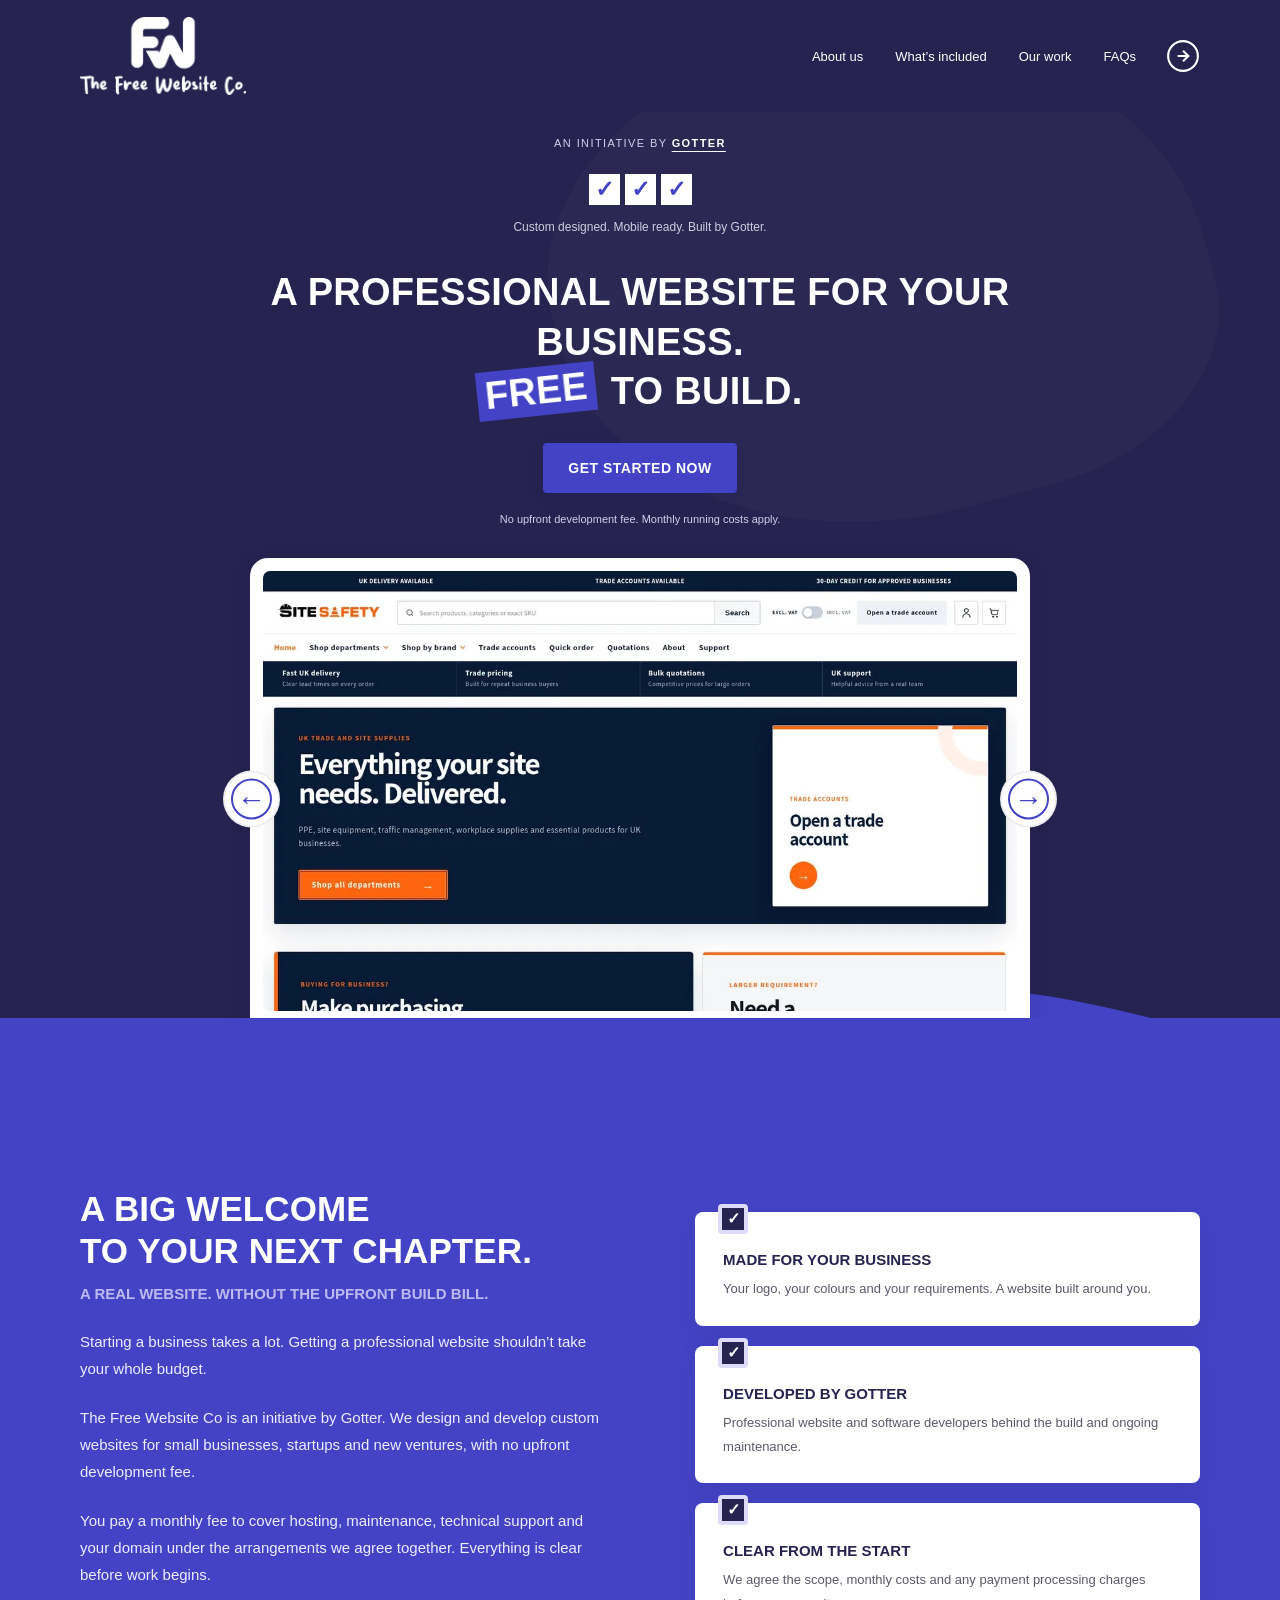
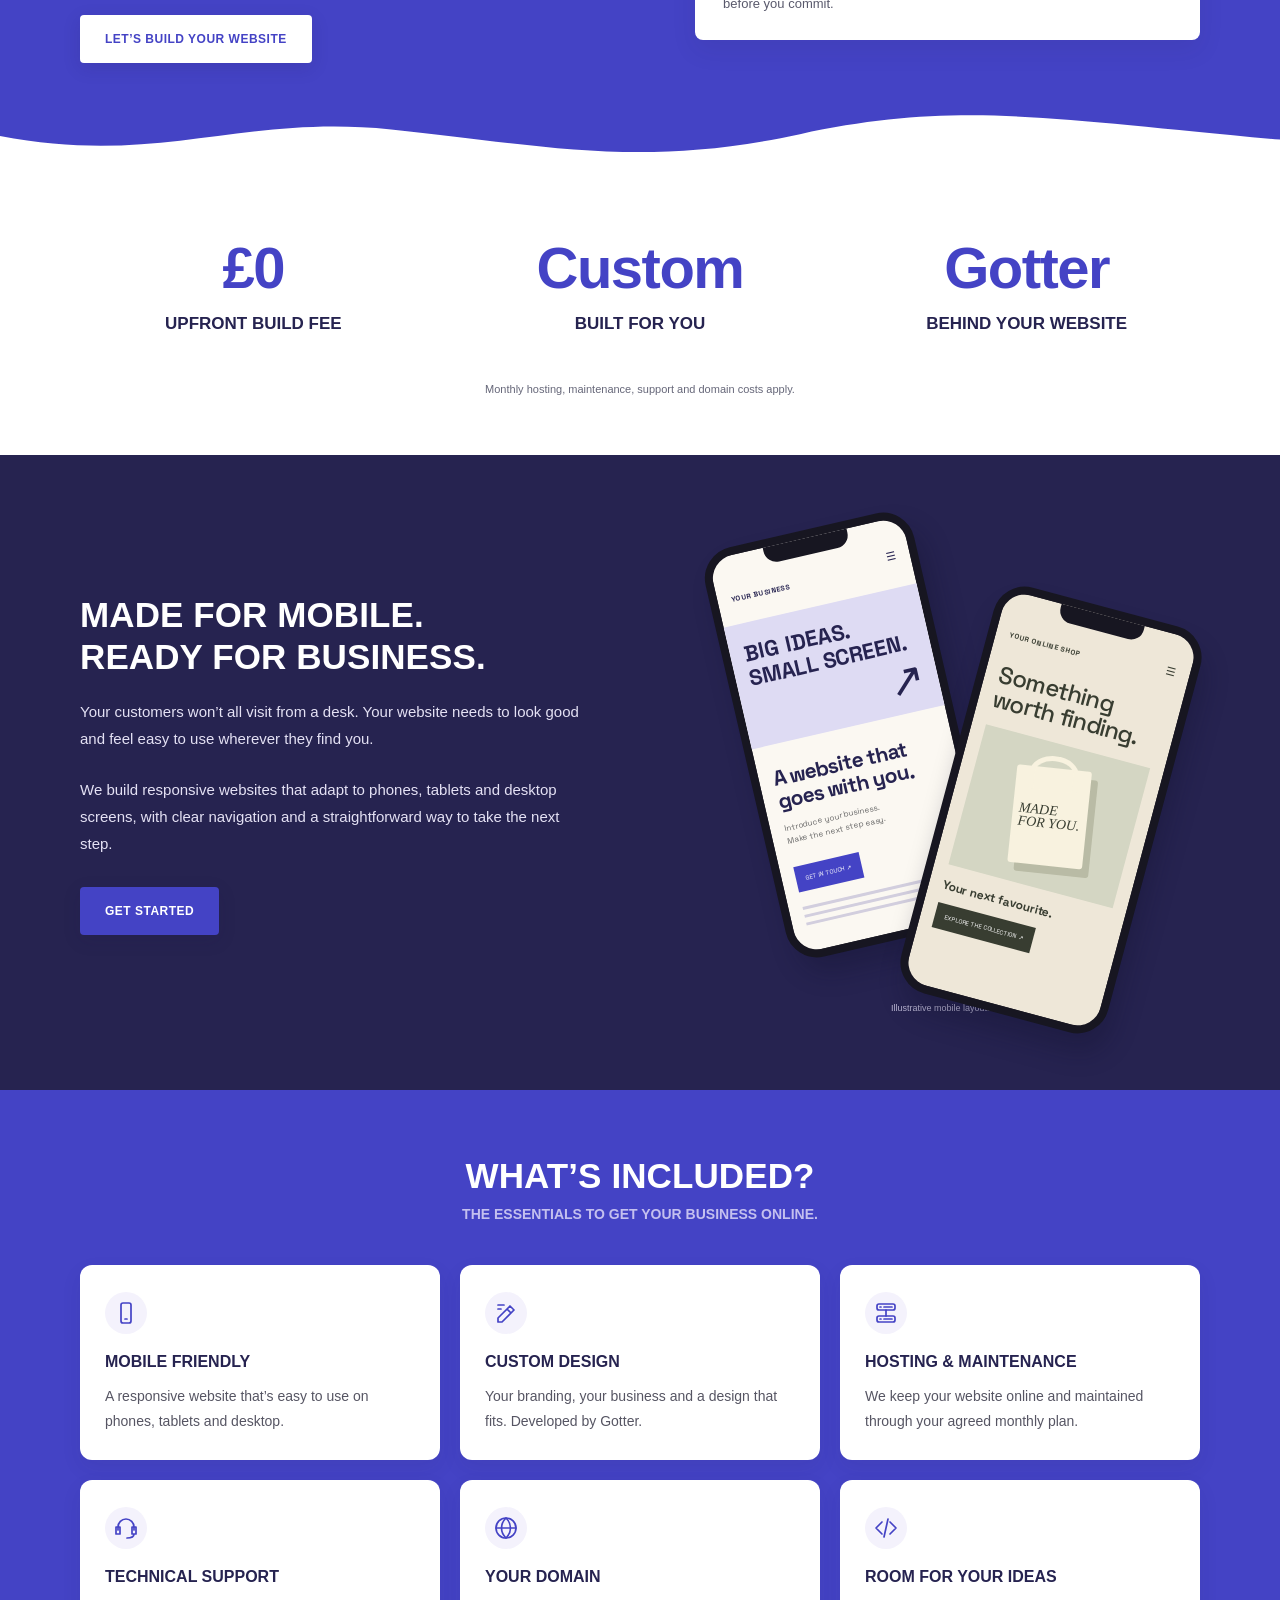
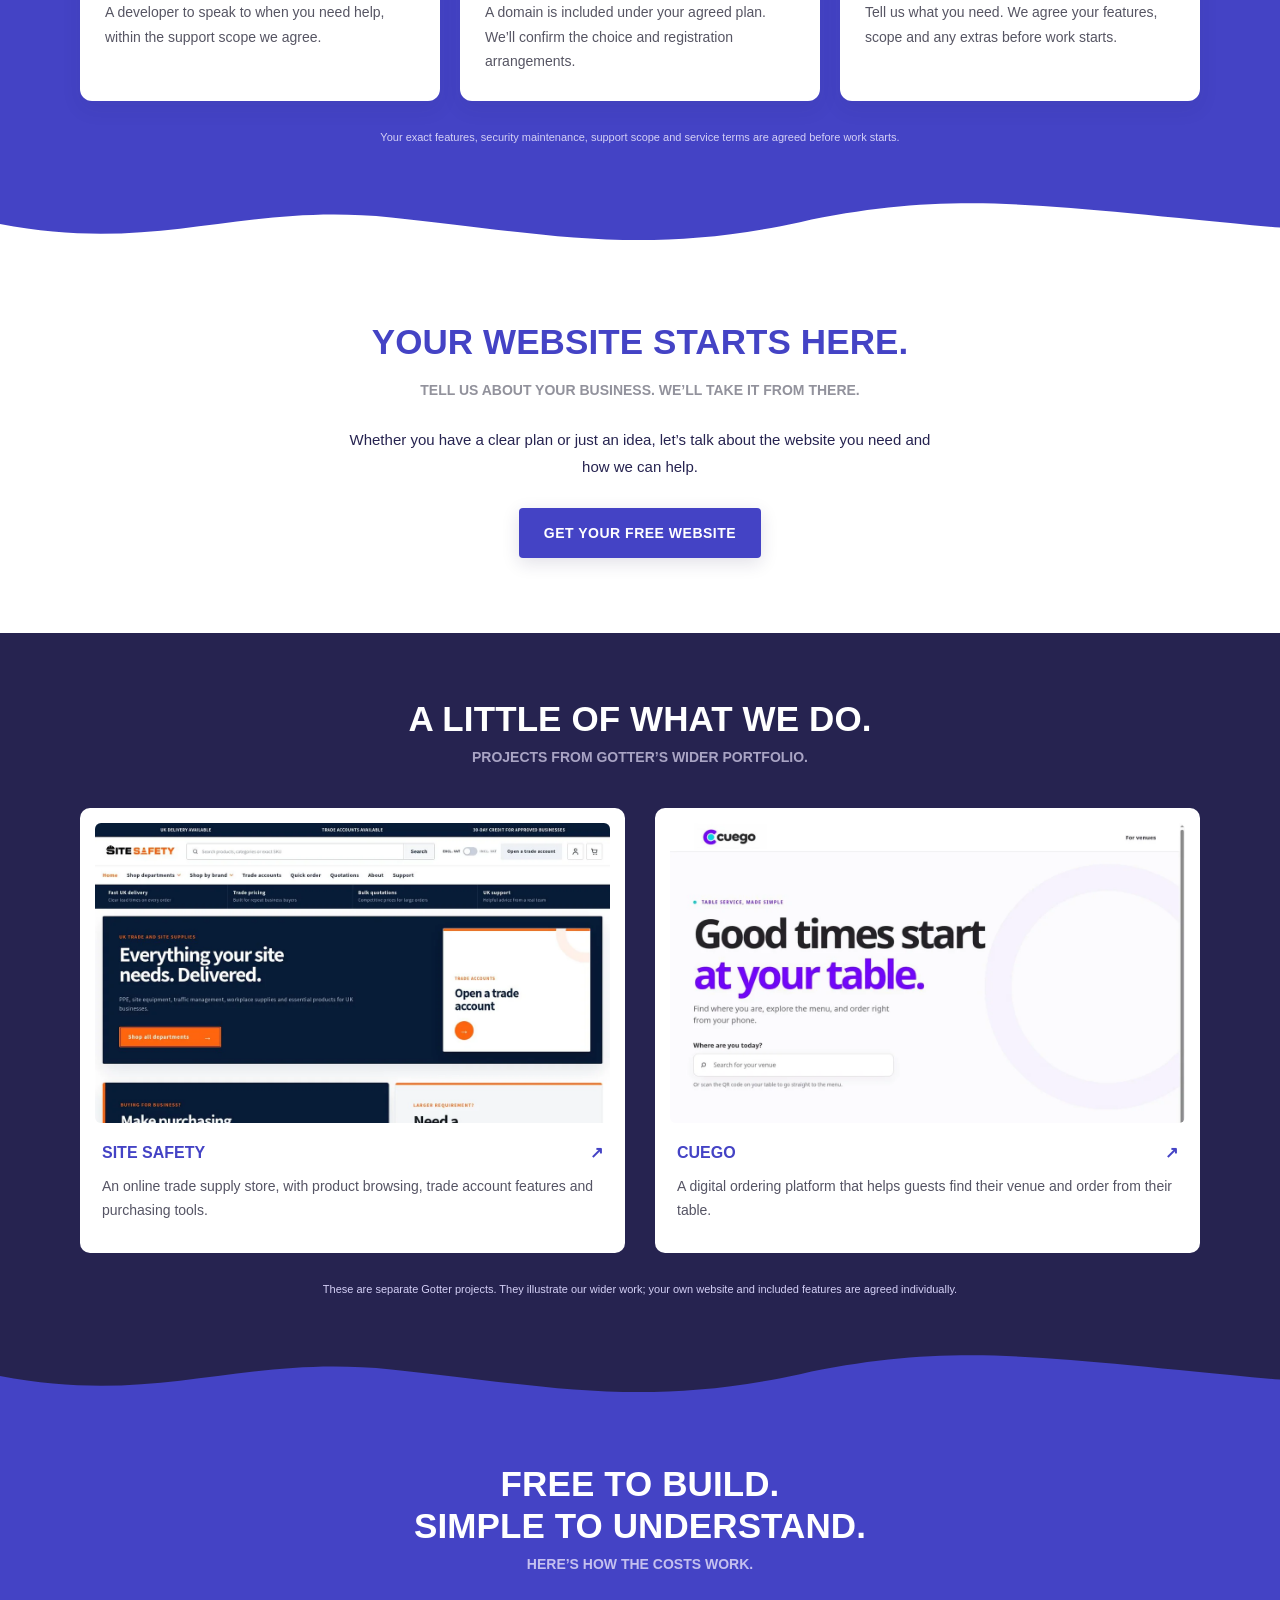
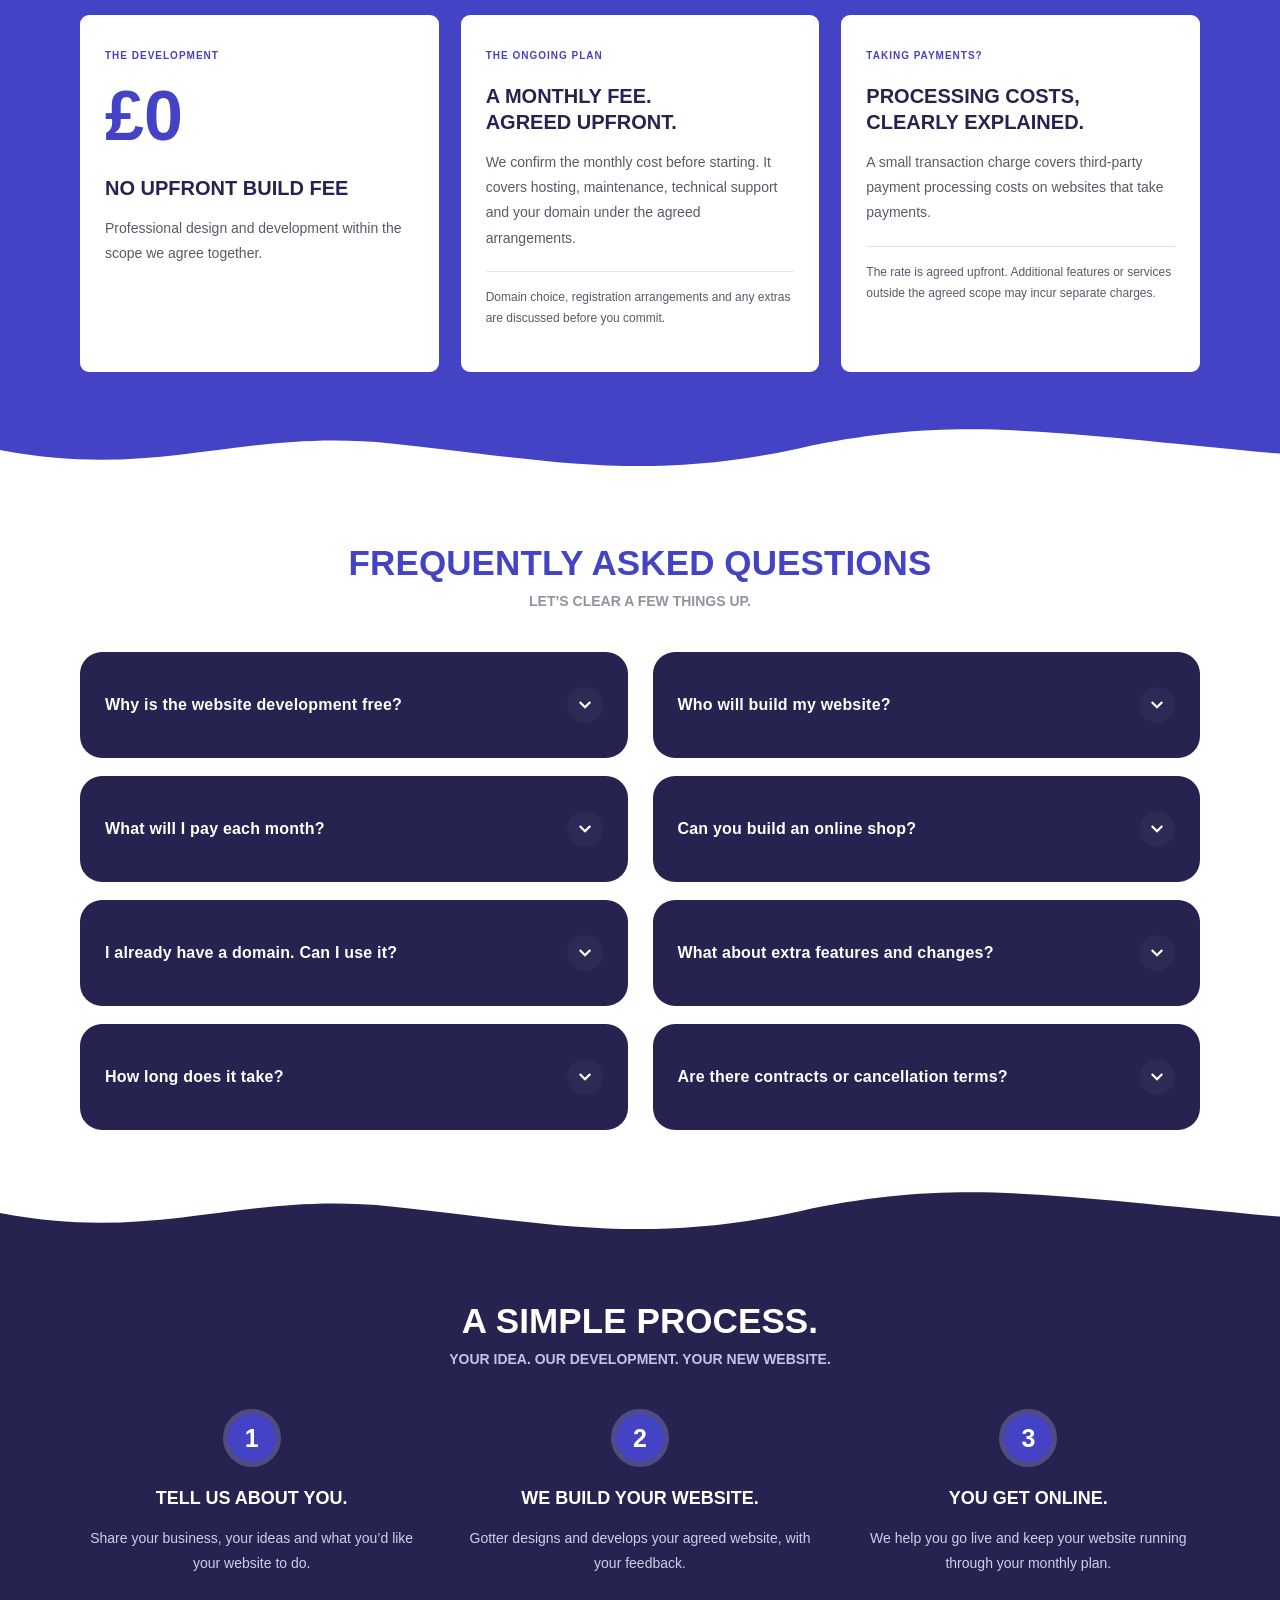
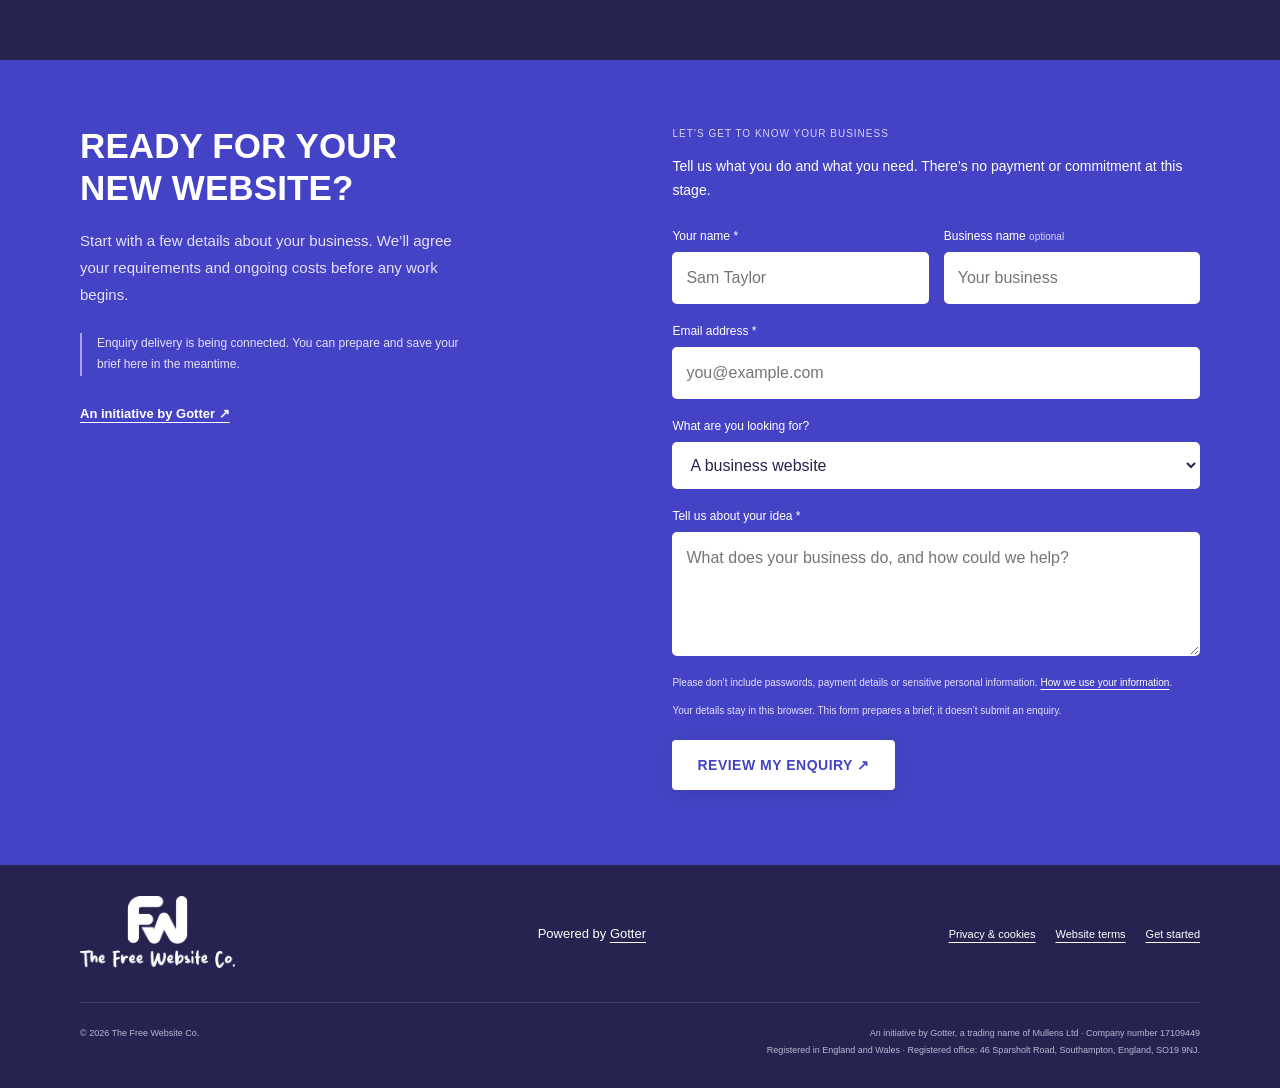
==== commit af89a480: "Rebuild homepage from supplied mobile reference with purple branding" ====
--- a/index.html
+++ b/index.html
@@ -1,12 +1,15 @@
 <!doctype html>
-<html lang="en-GB"><head><meta charset="utf-8"><meta name="viewport" content="width=device-width,initial-scale=1"><title>Free Website Development UK | The Free Website Co. by Gotter</title><meta name="description" content="Professional websites for UK small businesses and startups with no upfront development fee. Monthly hosting, maintenance and support costs apply. An initiative by Gotter."><meta name="theme-color" content="#4443c5"><meta property="og:title" content="Make your big entrance. | The Free Website Co."><meta property="og:description" content="An initiative by Gotter. Professional website development with no upfront build fee and clear monthly running costs."><meta property="og:type" content="website"><link rel="icon" href="/assets/favicon.png"><link rel="preload" href="/assets/fonts/space-grotesk.ttf" as="font" type="font/ttf" crossorigin><link rel="stylesheet" href="/styles.css"><script src="/config.js" defer></script><script src="/script.js" defer></script><script type="application/ld+json">{"@context": "https://schema.org", "@type": "Organization", "name": "The Free Website Co", "description": "An initiative by Gotter providing professional website development for small businesses with no upfront development fee. Ongoing monthly charges apply.", "url":"https://thefreewebsite.co/", "logo":"https://thefreewebsite.co/assets/logo-purple.png", "parentOrganization": {"@type": "Organization", "name": "Gotter", "url": "https://gotter.co.uk", "legalName":"Mullens Ltd"}}</script><link rel="canonical" href="https://thefreewebsite.co/"><meta property="og:url" content="https://thefreewebsite.co/"><meta property="og:site_name" content="The Free Website Co"><meta property="og:locale" content="en_GB"><meta property="og:image" content="https://thefreewebsite.co/assets/social-card.png"><meta property="og:image:width" content="1200"><meta property="og:image:height" content="630"><meta property="og:image:alt" content="The Free Website Co. An initiative by Gotter. No upfront development fee; monthly costs apply."><meta name="twitter:card" content="summary_large_image"></head>
-<body id="home"><a class="skip" href="#main">Skip to content</a>
-<header class="site-header"><div class="wrap nav"><a class="brand-lockup" href="#home" aria-label="The Free Website Co. home"><img class="logo" src="/assets/logo-purple.png" width="150" height="70" alt="The Free Website Co."></a><span class="header-byline">An initiative by <a href="https://gotter.co.uk" data-gotter-link>Gotter ↗</a></span><nav class="desktop-nav" aria-label="Main navigation"><a href="#the-idea">The idea</a><a href="#the-cost">The cost</a><a href="#questions">The questions</a></nav><a class="button small header-cta" href="#start">Let’s make it happen <span aria-hidden="true">↗</span></a><details class="mobile-menu"><summary>Menu <span aria-hidden="true">＋</span></summary><nav aria-label="Mobile navigation"><a href="#the-idea">The idea</a><a href="#the-cost">The cost</a><a href="#questions">The questions</a><a href="#start">Get started ↗</a></nav></details></div></header>
-<main id="main">
-<section class="hero"><div class="wrap hero-grid"><div class="hero-type"><p class="eyebrow"><span class="status-dot" aria-hidden="true"></span> SMALL BUSINESS. BIG PLANS.</p><h1>Make your<br>big <span>entrance.</span></h1><div class="hero-bottom"><p>A proper website for your next big thing.<br>Custom built by Gotter. <b>£0 upfront development fee.</b></p><a class="button light" href="#start">Get your free website <span aria-hidden="true">↗</span></a></div></div><div class="fee-ticket"><span class="ticket-top">YOUR WEBSITE BUILD FEE</span><strong>£0<span>.</span></strong><div class="ticket-line"></div><p>Your idea.<br>Our design & development.</p><span class="ticket-bottom">CUSTOM BUILT. ALL YOURS TO SHOW OFF.</span><span class="ticket-notch notch-left"></span><span class="ticket-notch notch-right"></span></div><div class="hero-fine"><p>Monthly hosting, maintenance, support and domain costs apply.<br>Everything agreed before we start. <a href="#the-cost">See the costs ↗</a></p><a class="scroll-cue" href="#designs" aria-label="Explore the website concepts">TAKE A LOOK <span aria-hidden="true">↓</span></a></div></div><div class="hero-index" aria-hidden="true">THE FREE WEBSITE CO. / BY GOTTER</div></section>
-<section class="design-section" id="designs"><div class="wrap"><div class="section-top"><p class="eyebrow">01 / A LITTLE INSPIRATION</p><p class="side-note">Your business isn’t a template.<br>Your website shouldn’t feel like one.</p></div><div class="design-heading"><h2>Same ambition.<br><span>Different personalities.</span></h2><p>Give it your name.<br>Try a different direction.</p></div><div class="playground-controls"><label for="preview-name">YOUR BUSINESS NAME<input id="preview-name" type="text" maxlength="28" placeholder="Go on, make it yours" autocomplete="off"></label><div class="style-picker" role="group" aria-label="Choose a website concept"><button type="button" data-theme="cafe" aria-pressed="true">The café</button><button type="button" data-theme="studio" aria-pressed="false">The studio</button><button type="button" data-theme="trade" aria-pressed="false">The trades</button></div></div><div class="preview-shell" data-preview-theme="cafe"><div class="preview-chrome"><span aria-hidden="true">● ● ●</span><span>YOUR BUSINESS. YOUR CORNER OF THE INTERNET.</span><span aria-hidden="true">↗</span></div><div class="concept" id="website-concept" aria-label="Interactive illustrative website concept"><div class="concept-nav"><strong id="concept-brand">DAYBREAK</strong><span id="concept-nav-copy">OUR STORY &nbsp; THE MENU &nbsp; FIND US ↗</span></div><div class="concept-main"><div class="concept-copy"><p id="concept-eyebrow">GOOD MORNINGS START HERE.</p><h3 id="concept-heading">A little slower.<br>A little better.</h3><p id="concept-description">Great coffee. Something freshly baked.<br>A good reason to stay a while.</p><span class="concept-link" id="concept-link">Pull up a chair ↗</span></div><div class="concept-art" aria-hidden="true"><div class="cafe-art"><span class="sun-disc"></span><div class="coffee-cup"><span>good<br>things.</span></div><div class="cup-shadow"></div><div class="coffee-label">BREWED FOR<br>THE EVERYDAY.</div></div><div class="studio-art"><span class="studio-orb orb-one"></span><span class="studio-orb orb-two"></span><span class="studio-orb orb-three"></span><div class="studio-art-label">MOVE<br>YOUR<br>WAY.</div></div><div class="trade-art"><div class="trade-graphic">↗</div><span>DETAILS MATTER.<br>SO DO DEADLINES.</span></div></div></div><div class="concept-foot"><span id="concept-foot">YOUR LOCAL FAVOURITE, IN THE MAKING.</span><span id="concept-counter">01 — 03</span></div></div></div><div class="preview-caption"><p>Interactive design concepts, not client projects or fixed templates.</p><p>We’ll build around <em>your</em> business.</p></div></div></section>
-<section class="idea-section wrap" id="the-idea"><div class="section-top"><p class="eyebrow">02 / THE BIG IDEA</p><p class="side-note">An initiative by Gotter.</p></div><div class="idea-grid"><h2>You’ve got a business<br>to get off the ground.<br><span>We’ve got the<br>website part.</span></h2><div class="idea-copy"><p class="lead">Getting started is a big enough leap. Your website shouldn’t be the thing holding you back.</p><p>That’s why Gotter created The Free Website Co: professional website development for small businesses, without an upfront development bill.</p><p>You bring the idea. Gotter designs, builds and maintains the website. Your monthly plan covers keeping it online.</p><a class="text-link" data-gotter-link href="https://gotter.co.uk">Meet the people behind it <span aria-hidden="true">↗</span></a></div></div><div class="included-strip" id="included"><span>Custom design <b aria-hidden="true">↗</b></span><span>Mobile ready <b aria-hidden="true">↗</b></span><span>Hosting & maintenance <b aria-hidden="true">↗</b></span><span>Technical support <b aria-hidden="true">↗</b></span></div><div class="process" id="how-it-works"><article><span>01</span><h3>You tell us.</h3><p>Your business, your ideas, what you need your website to do.</p></article><article><span>02</span><h3>We make it.</h3><p>Gotter designs and develops it, with your feedback along the way.</p></article><article><span>03</span><h3>You go live.</h3><p>A website to put on your business cards, socials and everything else.</p></article></div></section>
-<section class="cost-section" id="the-cost"><div class="wrap"><div class="section-top"><p class="eyebrow">03 / LET’S TALK NUMBERS</p><p class="side-note">The free bit. And the running bit.</p></div><h2>No big build bill.<br><span>No mystery either.</span></h2><div class="cost-grid"><div class="zero-panel"><span>UPFRONT WEBSITE DEVELOPMENT</span><strong>£0<span>.</span></strong><p>Professional design & development.<br>Built around the scope we agree.</p></div><div class="monthly-panel"><span class="eyebrow">THE ONGOING PART</span><h3>A monthly plan.<br>Agreed upfront.</h3><p id="monthly-copy">Your monthly fee is confirmed before work starts.</p><ul><li>Website hosting</li><li>Ongoing maintenance</li><li>Technical support</li><li>Your domain, as agreed upfront</li></ul><p class="cost-detail">We’ll agree the domain choice and registration arrangements with you. Extra features outside the agreed scope may cost more. Taking payments? A small transaction charge covers third-party processing costs; the rate is agreed before you commit.</p><a class="button" href="#start">Tell us what you’re thinking <span aria-hidden="true">↗</span></a></div></div><p class="cost-footnote">Free development does not mean free hosting or maintenance. Project scope, security maintenance, support and service terms are agreed before work starts.</p></div></section>
-<section class="faq-section wrap" id="questions"><div><p class="eyebrow">04 / FAIR QUESTIONS</p><h2>“Hang on.<br><span>Really?”</span></h2><p class="faq-intro">Yes, really. Here’s the detail.</p></div><div class="faqs"><details><summary>So, what’s actually free?<span aria-hidden="true">＋</span></summary><p>The upfront design and development of the website we agree to build. An ongoing monthly fee covers hosting, maintenance, technical support and your domain under the agreed arrangements. Payment processing charges apply where relevant.</p></details><details><summary>Who’s doing the building?<span aria-hidden="true">＋</span></summary><p><a href="https://gotter.co.uk" data-gotter-link>Gotter</a>, the website and software development brand behind this initiative. Gotter designs, develops and maintains your website.</p></details><details><summary>Is this right for my business?<span aria-hidden="true">＋</span></summary><p>It’s for small businesses, startups and new ventures that need a professional presence online. Tell us what you need and we’ll discuss whether the initiative fits. Broader software projects can be scoped separately with Gotter.</p></details><details><summary>How much is the monthly fee?<span aria-hidden="true">＋</span></summary><p id="monthly-faq">We confirm the monthly cost once we understand your website, before work begins. Hosting, maintenance, technical support and your domain are included under the agreed arrangements. Any extras and processing charges are explained separately.</p></details><details><summary>What about changes or cancellation?<span aria-hidden="true">＋</span></summary><p>We’ll agree the plan, responsibilities, domain arrangements and cancellation terms in writing before you commit. Features beyond the agreed project scope may be quoted separately.</p></details><details><summary>What do you need from me?<span aria-hidden="true">＋</span></summary><p>An idea of what your business does and what your website should achieve. A logo, photos or existing domain are useful if you have them. We’ll agree the content, scope and timeline together.</p></details></div></section>
-<section id="start" class="contact"><div class="wrap contact-grid"><div class="contact-heading"><p class="eyebrow">05 / YOUR MOVE</p><h2>Big idea?<br>Small business?<br><span>Let’s do this.</span></h2><p>You don’t need a polished brief.<br>Just a place to start.</p><p class="contact-status" id="contact-status">Enquiry delivery is being connected. You can prepare and save your brief here in the meantime.</p></div><form id="brief-form" aria-describedby="form-note"><p class="form-kicker">THE FIRST STEP</p><p class="form-intro">A little about you. A little about your idea. That’s a good place to start.</p><div class="form-row"><label>Your name <span aria-hidden="true">*</span><input name="name" autocomplete="name" maxlength="100" required placeholder="Sam Taylor"></label><label>Business name <span class="optional">optional</span><input name="business" autocomplete="organization" maxlength="150" placeholder="Your business"></label></div><label>Email address <span aria-hidden="true">*</span><input name="email" type="email" autocomplete="email" maxlength="254" required placeholder="you@example.com"></label><label>What are you looking for?<select name="service"><option>A business website</option><option>An online shop</option><option>A website with additional functionality</option><option>I’m not sure yet</option></select></label><label>Tell us about your idea <span aria-hidden="true">*</span><textarea name="idea" rows="4" maxlength="4000" required placeholder="What does your business do, and how could we help?"></textarea></label><p class="form-note">Please don’t include passwords, payment details or sensitive personal information. <a href="/privacy">How we use your information</a>.</p><p class="form-note" id="form-note">Your details stay in this browser. This form prepares a brief; it doesn’t submit an enquiry.</p><button class="button light" type="submit" id="prepare-button">Review my enquiry ↗</button><noscript><p class="form-note">This tool needs JavaScript to prepare your enquiry. Please enable JavaScript, or use the contact details in our <a href="/privacy">privacy notice</a>.</p></noscript><div id="brief-result" hidden><h3>Your enquiry, ready to review.</h3><p id="result-message" role="status" aria-live="polite"></p><textarea id="prepared-brief" readonly aria-label="Your prepared enquiry"></textarea><div class="result-actions"><button type="button" class="button light small" id="copy-brief">Copy brief</button><button type="button" class="button outline small" id="download-brief">Save brief</button><a class="button light small" id="email-brief" hidden>Email enquiry ↗</a></div></div></form></div></section>
-</main><footer class="wrap"><a href="#home" aria-label="Back to top"><img src="/assets/logo-purple.png" width="170" height="80" alt="The Free Website Co."></a><p>Small business.<br><b>Big entrance.</b></p><p>Powered by <a data-gotter-link href="https://gotter.co.uk">Gotter ↗</a></p><nav aria-label="Footer navigation"><a href="/privacy">Privacy & cookies</a><a href="/terms">Website terms</a></nav></footer><div class="footer-details wrap"><span>© <span id="year">2026</span> The Free Website Co.</span><p>An initiative by Gotter, a trading name of Mullens Ltd · Registered in England and Wales · Company number 17109449<br>Registered office: 46 Sparsholt Road, Southampton, England, SO19 9NJ.</p></div><a class="mobile-cta button" href="#start">Get your free website <span aria-hidden="true">↗</span></a></body></html>+<html lang="en-GB"><head><meta charset="utf-8"><meta name="viewport" content="width=device-width,initial-scale=1"><title>Free Website Development UK | The Free Website Co. by Gotter</title><meta name="description" content="Professional websites for UK small businesses and startups with no upfront development fee. Monthly hosting, maintenance and support costs apply. An initiative by Gotter."><meta name="theme-color" content="#4443c5"><meta property="og:title" content="Your professional website. Free to build. | The Free Website Co."><meta property="og:description" content="An initiative by Gotter. Professional website development with no upfront build fee and clear monthly running costs."><meta property="og:type" content="website"><link rel="icon" href="/assets/favicon.png"><link rel="stylesheet" href="/styles.css"><script src="/config.js" defer></script><script src="/script.js" defer></script><script type="application/ld+json">{"@context": "https://schema.org", "@type": "Organization", "name": "The Free Website Co", "description": "An initiative by Gotter providing professional website development for small businesses with no upfront development fee. Ongoing monthly charges apply.", "url":"https://thefreewebsite.co/", "logo":"https://thefreewebsite.co/assets/logo-purple.png", "parentOrganization": {"@type": "Organization", "name": "Gotter", "url": "https://gotter.co.uk", "legalName":"Mullens Ltd"}}</script><link rel="canonical" href="https://thefreewebsite.co/"><meta property="og:url" content="https://thefreewebsite.co/"><meta property="og:site_name" content="The Free Website Co"><meta property="og:locale" content="en_GB"><meta property="og:image" content="https://thefreewebsite.co/assets/social-card.png"><meta property="og:image:width" content="1200"><meta property="og:image:height" content="630"><meta property="og:image:alt" content="The Free Website Co. An initiative by Gotter. No upfront development fee; monthly costs apply."><meta name="twitter:card" content="summary_large_image"></head>
+<body id="home"><a class="skip" href="#main">Skip to content</a><header class="site-header"><div class="wrap nav"><a class="brand-lockup" href="#home" aria-label="The Free Website Co. home"><img class="logo" src="/assets/logo-white.png" width="210" height="98" alt="The Free Website Co."></a><nav class="desktop-nav" aria-label="Main navigation"><a href="#about">About us</a><a href="#included">What’s included</a><a href="#examples">Our work</a><a href="#questions">FAQs</a></nav><a class="header-action" href="#start" aria-label="Get started"><svg viewBox="0 0 32 32" fill="none" stroke="currentColor" stroke-width="2" aria-hidden="true"><circle cx="16" cy="16" r="14"/><path d="M11 16h10m-5-5 5 5-5 5"/></svg></a></div></header><main id="main">
+<section class="hero"><div class="hero-blob" aria-hidden="true"></div><div class="wrap hero-inner"><p class="gotter-badge">AN INITIATIVE BY <a data-gotter-link href="https://gotter.co.uk">GOTTER</a></p><div class="hero-checks" aria-label="Custom designed. Mobile ready. Built by Gotter."><span aria-hidden="true">✓</span><span aria-hidden="true">✓</span><span aria-hidden="true">✓</span></div><p class="hero-proof">Custom designed. Mobile ready. Built by Gotter.</p><h1>A professional website for your business.<br><span class="free-badge">Free</span> to build.</h1><a class="button" href="#start">Get started now</a><p class="hero-note">No upfront development fee. Monthly running costs apply.</p><div class="showcase" role="region" aria-roledescription="carousel" aria-label="Examples from Gotter’s wider portfolio"><div class="showcase-frame"><img id="showcase-image" src="/assets/projects/site-safety.webp" width="1200" height="700" alt="Site Safety website — an ecommerce project from Gotter’s wider portfolio"><div class="showcase-caption"><span id="showcase-name">SITE SAFETY</span><span id="showcase-type">ECOMMERCE WEBSITE</span></div></div><button type="button" class="carousel-arrow previous" aria-label="Previous website example">←</button><button type="button" class="carousel-arrow next" aria-label="Next website example">→</button><div class="carousel-dots" role="group" aria-label="Select a website example"><button type="button" aria-label="Show Site Safety" aria-pressed="true" data-slide="0"></button><button type="button" aria-label="Show Cuego" aria-pressed="false" data-slide="1"></button></div><p class="showcase-note">Examples from Gotter’s wider portfolio. Project scopes vary.</p><p class="sr-only" id="carousel-status" role="status" aria-live="polite"></p></div></div><svg class="wave" viewBox="0 0 1440 100" preserveAspectRatio="none" aria-hidden="true"><path fill="#4443c5" d="M0 45C180 96 270 8 440 34S720 100 900 42S1190 18 1440 51V100H0Z"/></svg></section>
+<section class="welcome purple" id="about"><div class="wrap welcome-grid"><div><h2>A big welcome<br>to your next chapter.</h2><p class="subheading">A REAL WEBSITE. WITHOUT THE UPFRONT BUILD BILL.</p><p>Starting a business takes a lot. Getting a professional website shouldn’t take your whole budget.</p><p>The Free Website Co is an initiative by Gotter. We design and develop custom websites for small businesses, startups and new ventures, with no upfront development fee.</p><p>You pay a monthly fee to cover hosting, maintenance, technical support and your domain under the arrangements we agree together. Everything is clear before work begins.</p><a class="button white-button" href="#start">Let’s build your website</a></div><div class="promise-cards"><article><span class="promise-icon" aria-hidden="true">✓</span><h3>Made for your business</h3><p>Your logo, your colours and your requirements. A website built around you.</p></article><article><span class="promise-icon" aria-hidden="true">✓</span><h3>Developed by Gotter</h3><p>Professional website and software developers behind the build and ongoing maintenance.</p></article><article><span class="promise-icon" aria-hidden="true">✓</span><h3>Clear from the start</h3><p>We agree the scope, monthly costs and any payment processing charges before you commit.</p></article></div></div><svg class="wave" viewBox="0 0 1440 100" preserveAspectRatio="none" aria-hidden="true"><path fill="#ffffff" d="M0 45C180 96 270 8 440 34S720 100 900 42S1190 18 1440 51V100H0Z"/></svg></section>
+<section class="numbers"><div class="wrap numbers-grid"><div><strong>£0</strong><h3>UPFRONT BUILD FEE</h3></div><div><strong>Custom</strong><h3>BUILT FOR YOU</h3></div><div><strong>Gotter</strong><h3>BEHIND YOUR WEBSITE</h3></div></div><p>Monthly hosting, maintenance, support and domain costs apply.</p></section>
+<section class="mobile-first deep"><div class="wrap mobile-grid"><div><h2>Made for mobile.<br>Ready for business.</h2><p>Your customers won’t all visit from a desk. Your website needs to look good and feel easy to use wherever they find you.</p><p>We build responsive websites that adapt to phones, tablets and desktop screens, with clear navigation and a straightforward way to take the next step.</p><a class="button" href="#start">Get started</a></div><div class="phone-scene" aria-label="Illustrative responsive website layouts"><div class="phone phone-back"><div class="phone-screen"><span class="phone-brand">YOUR BUSINESS</span><span class="phone-menu" aria-hidden="true">☰</span><div class="phone-banner"><span>BIG IDEAS.<br>SMALL SCREEN.</span><i aria-hidden="true">↗</i></div><b>A website that<br>goes with you.</b><p>Introduce your business.<br>Make the next step easy.</p><span class="phone-btn">GET IN TOUCH ↗</span><div class="phone-lines" aria-hidden="true"><i></i><i></i><i></i></div></div></div><div class="phone phone-front"><div class="phone-screen"><span class="phone-brand">YOUR ONLINE SHOP</span><span class="phone-menu" aria-hidden="true">☰</span><h3>Something<br>worth finding.</h3><div class="phone-product" aria-hidden="true"><div class="product-bag"></div><span>MADE<br>FOR YOU.</span></div><b>Your next favourite.</b><span class="phone-btn">EXPLORE THE COLLECTION ↗</span></div></div><p class="phone-note">Illustrative mobile layouts.</p></div></div></section>
+<section class="included purple" id="included"><div class="wrap"><div class="center-heading"><h2>What’s included?</h2><p>THE ESSENTIALS TO GET YOUR BUSINESS ONLINE.</p></div><div class="feature-grid"><article class="feature-card"><span class="feature-icon"><svg viewBox="0 0 24 24" fill="none" stroke="currentColor" stroke-width="1.7" stroke-linecap="round" stroke-linejoin="round" aria-hidden="true"><rect x="7" y="2" width="10" height="20" rx="2"/><path d="M11 18h2"/></svg></span><h3>MOBILE FRIENDLY</h3><p>A responsive website that’s easy to use on phones, tablets and desktop.</p></article><article class="feature-card"><span class="feature-icon"><svg viewBox="0 0 24 24" fill="none" stroke="currentColor" stroke-width="1.7" stroke-linecap="round" stroke-linejoin="round" aria-hidden="true"><path d="m4 17 12-12 4 4-12 12H4v-4Zm9-9 4 4M4 4h6M4 8h3"/></svg></span><h3>CUSTOM DESIGN</h3><p>Your branding, your business and a design that fits. Developed by Gotter.</p></article><article class="feature-card"><span class="feature-icon"><svg viewBox="0 0 24 24" fill="none" stroke="currentColor" stroke-width="1.7" stroke-linecap="round" stroke-linejoin="round" aria-hidden="true"><rect x="3" y="3" width="18" height="6" rx="2"/><rect x="3" y="15" width="18" height="6" rx="2"/><path d="M6 6h1m3 0h8M6 18h1m3 0h8M12 9v6"/></svg></span><h3>HOSTING & MAINTENANCE</h3><p>We keep your website online and maintained through your agreed monthly plan.</p></article><article class="feature-card"><span class="feature-icon"><svg viewBox="0 0 24 24" fill="none" stroke="currentColor" stroke-width="1.7" stroke-linecap="round" stroke-linejoin="round" aria-hidden="true"><path d="M4 14v-3a8 8 0 0 1 16 0v3M4 11H2v7h4v-7Zm16 0h2v7h-4v-7Zm0 7c0 3-3 4-7 4"/></svg></span><h3>TECHNICAL SUPPORT</h3><p>A developer to speak to when you need help, within the support scope we agree.</p></article><article class="feature-card"><span class="feature-icon"><svg viewBox="0 0 24 24" fill="none" stroke="currentColor" stroke-width="1.7" stroke-linecap="round" stroke-linejoin="round" aria-hidden="true"><circle cx="12" cy="12" r="10"/><path d="M2 12h20M12 2c6 6 6 14 0 20-6-6-6-14 0-20Z"/></svg></span><h3>YOUR DOMAIN</h3><p>A domain is included under your agreed plan. We’ll confirm the choice and registration arrangements.</p></article><article class="feature-card"><span class="feature-icon"><svg viewBox="0 0 24 24" fill="none" stroke="currentColor" stroke-width="1.7" stroke-linecap="round" stroke-linejoin="round" aria-hidden="true"><path d="m8 6-6 6 6 6m8-12 6 6-6 6M14 3l-4 18"/></svg></span><h3>ROOM FOR YOUR IDEAS</h3><p>Tell us what you need. We agree your features, scope and any extras before work starts.</p></article></div><p class="section-note">Your exact features, security maintenance, support scope and service terms are agreed before work starts.</p></div><svg class="wave" viewBox="0 0 1440 100" preserveAspectRatio="none" aria-hidden="true"><path fill="#ffffff" d="M0 45C180 96 270 8 440 34S720 100 900 42S1190 18 1440 51V100H0Z"/></svg></section>
+<section class="claim"><div class="wrap narrow"><h2>Your website starts here.</h2><p class="subheading">TELL US ABOUT YOUR BUSINESS. WE’LL TAKE IT FROM THERE.</p><p>Whether you have a clear plan or just an idea, let’s talk about the website you need and how we can help.</p><a class="button" href="#start">Get your free website</a></div></section>
+<section class="examples deep" id="examples"><div class="wrap"><div class="center-heading"><h2>A little of what we do.</h2><p>PROJECTS FROM GOTTER’S WIDER PORTFOLIO.</p></div><div class="project-grid"><article class="project-card"><a href="https://site-safety.co.uk/" target="_blank" rel="noopener noreferrer"><img src="/assets/projects/site-safety.webp" width="1200" height="700" loading="lazy" alt="Site Safety ecommerce website preview"><h3>Site Safety <span aria-hidden="true">↗</span></h3></a><p>An online trade supply store, with product browsing, trade account features and purchasing tools.</p></article><article class="project-card"><a href="https://www.cuego.co.uk/" target="_blank" rel="noopener noreferrer"><img src="/assets/projects/cuego.webp" width="1200" height="700" loading="lazy" alt="Cuego table ordering website preview"><h3>Cuego <span aria-hidden="true">↗</span></h3></a><p>A digital ordering platform that helps guests find their venue and order from their table.</p></article></div><p class="section-note">These are separate Gotter projects. They illustrate our wider work; your own website and included features are agreed individually.</p></div><svg class="wave" viewBox="0 0 1440 100" preserveAspectRatio="none" aria-hidden="true"><path fill="#4443c5" d="M0 45C180 96 270 8 440 34S720 100 900 42S1190 18 1440 51V100H0Z"/></svg></section>
+<section class="costs purple" id="the-cost"><div class="wrap"><div class="center-heading"><h2>Free to build.<br>Simple to understand.</h2><p>HERE’S HOW THE COSTS WORK.</p></div><div class="cost-cards"><article><span>THE DEVELOPMENT</span><strong>£0</strong><h3>No upfront build fee</h3><p>Professional design and development within the scope we agree together.</p></article><article><span>THE ONGOING PLAN</span><h3>A monthly fee.<br>Agreed upfront.</h3><p id="monthly-copy">We confirm the monthly cost before starting. It covers hosting, maintenance, technical support and your domain under the agreed arrangements.</p><p class="small-print">Domain choice, registration arrangements and any extras are discussed before you commit.</p></article><article><span>TAKING PAYMENTS?</span><h3>Processing costs,<br>clearly explained.</h3><p>A small transaction charge covers third-party payment processing costs on websites that take payments.</p><p class="small-print">The rate is agreed upfront. Additional features or services outside the agreed scope may incur separate charges.</p></article></div></div><svg class="wave" viewBox="0 0 1440 100" preserveAspectRatio="none" aria-hidden="true"><path fill="#ffffff" d="M0 45C180 96 270 8 440 34S720 100 900 42S1190 18 1440 51V100H0Z"/></svg></section>
+<section class="faq-section" id="questions"><div class="wrap"><div class="center-heading"><h2>Frequently asked questions</h2><p>LET’S CLEAR A FEW THINGS UP.</p></div><div class="faqs"><details><summary>Why is the website development free?<span aria-hidden="true"><svg viewBox="0 0 24 24" fill="none" stroke="currentColor" stroke-width="3"><path d="m5 8 7 7 7-7"/></svg></span></summary><p>Gotter created this initiative to make professional websites more accessible to small businesses and startups. We don’t charge an upfront development fee for the agreed website build. You pay an ongoing monthly fee for hosting, maintenance, technical support and your domain under the agreed arrangements.</p></details><details><summary>Who will build my website?<span aria-hidden="true"><svg viewBox="0 0 24 24" fill="none" stroke="currentColor" stroke-width="3"><path d="m5 8 7 7 7-7"/></svg></span></summary><p>Gotter designs, develops and maintains your website. The Free Website Co is an initiative by Gotter, rather than a separate development agency.</p></details><details><summary>What will I pay each month?<span aria-hidden="true"><svg viewBox="0 0 24 24" fill="none" stroke="currentColor" stroke-width="3"><path d="m5 8 7 7 7-7"/></svg></span></summary><p id="monthly-faq">We confirm your monthly fee once we understand what you need, before work begins. Hosting, maintenance, technical support and your domain are included under the arrangements we agree.</p></details><details><summary>Can you build an online shop?<span aria-hidden="true"><svg viewBox="0 0 24 24" fill="none" stroke="currentColor" stroke-width="3"><path d="m5 8 7 7 7-7"/></svg></span></summary><p>Tell us about the products you want to sell and the features you need. We’ll agree the scope first. Websites taking payments carry a small transaction charge to cover third-party payment processing costs, with the rate explained upfront.</p></details><details><summary>I already have a domain. Can I use it?<span aria-hidden="true"><svg viewBox="0 0 24 24" fill="none" stroke="currentColor" stroke-width="3"><path d="m5 8 7 7 7-7"/></svg></span></summary><p>Yes, tell us which domain you already have. We’ll discuss the connection, registration and ongoing arrangements with you before starting.</p></details><details><summary>What about extra features and changes?<span aria-hidden="true"><svg viewBox="0 0 24 24" fill="none" stroke="currentColor" stroke-width="3"><path d="m5 8 7 7 7-7"/></svg></span></summary><p>Features or services outside the agreed scope may incur additional charges. We’ll explain and agree those costs before undertaking the extra work.</p></details><details><summary>How long does it take?<span aria-hidden="true"><svg viewBox="0 0 24 24" fill="none" stroke="currentColor" stroke-width="3"><path d="m5 8 7 7 7-7"/></svg></span></summary><p>The timeline depends on your project and the content you have ready. We’ll agree a realistic schedule before work begins.</p></details><details><summary>Are there contracts or cancellation terms?<span aria-hidden="true"><svg viewBox="0 0 24 24" fill="none" stroke="currentColor" stroke-width="3"><path d="m5 8 7 7 7-7"/></svg></span></summary><p>The project agreement explains the monthly plan, responsibilities, domain arrangements and cancellation terms before you commit. Enquiring does not create a service contract.</p></details></div></div><svg class="wave" viewBox="0 0 1440 100" preserveAspectRatio="none" aria-hidden="true"><path fill="#262350" d="M0 45C180 96 270 8 440 34S720 100 900 42S1190 18 1440 51V100H0Z"/></svg></section>
+<section class="process-section deep" id="how-it-works"><div class="wrap"><div class="center-heading"><h2>A simple process.</h2><p>YOUR IDEA. OUR DEVELOPMENT. YOUR NEW WEBSITE.</p></div><div class="process-grid"><article><span>1</span><h3>Tell us about you.</h3><p>Share your business, your ideas and what you’d like your website to do.</p></article><article><span>2</span><h3>We build your website.</h3><p>Gotter designs and develops your agreed website, with your feedback.</p></article><article><span>3</span><h3>You get online.</h3><p>We help you go live and keep your website running through your monthly plan.</p></article></div></div></section>
+<section class="contact purple" id="start"><div class="wrap contact-grid"><div><h2>Ready for your<br>new website?</h2><p>Start with a few details about your business. We’ll agree your requirements and ongoing costs before any work begins.</p><p class="contact-status" id="contact-status">Enquiry delivery is being connected. You can prepare and save your brief here in the meantime.</p><a class="gotter-link" data-gotter-link href="https://gotter.co.uk">An initiative by Gotter ↗</a></div><form id="brief-form" aria-describedby="form-note"><p class="form-kicker">LET’S GET TO KNOW YOUR BUSINESS</p><p class="form-intro">Tell us what you do and what you need. There’s no payment or commitment at this stage.</p><div class="form-row"><label>Your name <span aria-hidden="true">*</span><input name="name" autocomplete="name" maxlength="100" required placeholder="Sam Taylor"></label><label>Business name <span class="optional">optional</span><input name="business" autocomplete="organization" maxlength="150" placeholder="Your business"></label></div><label>Email address <span aria-hidden="true">*</span><input name="email" type="email" autocomplete="email" maxlength="254" required placeholder="you@example.com"></label><label>What are you looking for?<select name="service"><option>A business website</option><option>An online shop</option><option>A website with additional functionality</option><option>I’m not sure yet</option></select></label><label>Tell us about your idea <span aria-hidden="true">*</span><textarea name="idea" rows="4" maxlength="4000" required placeholder="What does your business do, and how could we help?"></textarea></label><p class="form-note">Please don’t include passwords, payment details or sensitive personal information. <a href="/privacy">How we use your information</a>.</p><p class="form-note" id="form-note">Your details stay in this browser. This form prepares a brief; it doesn’t submit an enquiry.</p><button class="button light" type="submit" id="prepare-button">Review my enquiry ↗</button><noscript><p class="form-note">This tool needs JavaScript to prepare your enquiry. Please enable JavaScript, or use the contact details in our <a href="/privacy">privacy notice</a>.</p></noscript><div id="brief-result" hidden><h3>Your enquiry, ready to review.</h3><p id="result-message" role="status" aria-live="polite"></p><textarea id="prepared-brief" readonly aria-label="Your prepared enquiry"></textarea><div class="result-actions"><button type="button" class="button light small" id="copy-brief">Copy brief</button><button type="button" class="button outline small" id="download-brief">Save brief</button><a class="button light small" id="email-brief" hidden>Email enquiry ↗</a></div></div></form></div></section>
+</main><footer class="deep"><div class="wrap footer-main"><a href="#home" aria-label="Back to top"><img src="/assets/logo-white.png" width="180" height="84" alt="The Free Website Co."></a><p>Powered by <a data-gotter-link href="https://gotter.co.uk">Gotter</a></p><nav aria-label="Footer navigation"><a href="/privacy">Privacy & cookies</a><a href="/terms">Website terms</a><a href="#start">Get started</a></nav></div><div class="wrap footer-details"><span>© <span id="year">2026</span> The Free Website Co.</span><p>An initiative by Gotter, a trading name of Mullens Ltd · Company number 17109449<br>Registered in England and Wales · Registered office: 46 Sparsholt Road, Southampton, England, SO19 9NJ.</p></div></footer></body></html>
--- a/styles.css
+++ b/styles.css
@@ -1,8 +1,6 @@
 @font-face{font-family:Space;src:url('/assets/fonts/space-grotesk.ttf') format('truetype');font-weight:300 700;font-style:normal;font-display:swap}
-:root{--purple:#4443c5;--ink:#1b1b23;--muted:#64646e;--paper:#faf9f6;--line:#dcdcd9;--pale:#edecfa;--white:#fff}*{box-sizing:border-box}html{scroll-behavior:smooth;scroll-padding-top:110px}body{margin:0;background:var(--paper);color:var(--ink);font-family:Space,Arial,sans-serif;-webkit-font-smoothing:antialiased}a{color:inherit}button,input,textarea,select{font:inherit}button{cursor:pointer}button,a,input,textarea,select{-webkit-tap-highlight-color:transparent}a:focus-visible,button:focus-visible,summary:focus-visible{outline:3px solid #9290ec;outline-offset:6px}button{border:0}button:disabled{cursor:wait}.wrap{width:min(1320px,calc(100% - 96px));margin-inline:auto}.skip{position:fixed;top:-100px;left:20px;z-index:50;background:white;padding:15px}.skip:focus{top:10px}.site-header,header{background:var(--paper);border-bottom:1px solid var(--line);position:relative;z-index:10}.nav{display:flex;align-items:center;min-height:104px;gap:35px}.brand-lockup{text-decoration:none;flex-shrink:0;display:flex;flex-direction:column;align-items:center}.logo{width:145px;height:70px;object-fit:contain}.header-byline{font-size:11px;line-height:1.7;max-width:95px;color:var(--muted)}.header-byline a{display:block;font-size:15px;color:var(--ink);text-decoration:none;font-weight:600}.desktop-nav{display:flex;gap:28px;margin-left:auto;font-size:13px}.desktop-nav a{text-decoration:none}.desktop-nav a:hover{text-decoration:underline;text-underline-offset:5px}.button{display:inline-flex;align-items:center;justify-content:space-between;gap:35px;background:var(--purple);color:white;text-decoration:none;font-size:15px;font-weight:600;padding:19px 24px;border:1px solid transparent;border-radius:0;transition:background .2s,transform .2s}.button>span{font-size:22px;transition:transform .2s}.button:hover{background:#302f99}.button:hover>span{transform:translate(3px,-3px)}.button.small{font-size:12px;padding:13px 17px;gap:18px}.button.light{background:var(--paper);color:var(--ink)}.button.light:hover{background:#e7e5ff}.button.outline{border-color:#b5b3e4;background:transparent;color:white}.mobile-menu{display:none}.eyebrow{font-size:11px;font-weight:500;letter-spacing:1.8px;line-height:1.6;margin:0}.hero{background:var(--purple);color:var(--paper);overflow:hidden;position:relative}.hero-grid{display:grid;grid-template-columns:minmax(0,1.75fr) minmax(0,1fr);gap:0 65px;padding-block:64px 42px;position:relative;z-index:1}.hero-type .eyebrow{display:flex;align-items:center;gap:12px;color:#d7d5ff}.status-dot{width:7px;height:7px;display:inline-block;background:#d7d5ff;border-radius:50%}.hero h1{font-size:clamp(65px,8vw,122px);line-height:.98;font-weight:600;letter-spacing:-7px;margin:30px 0 36px}.hero h1 span{font-family:Georgia,serif;font-style:italic;font-weight:400;letter-spacing:-6px;position:relative}.hero h1 span:after{content:'';position:absolute;left:0;right:-5px;bottom:1px;height:4px;background:currentColor;transform:rotate(-2deg)}.hero-bottom>p{font-size:17px;line-height:1.7;color:#e1dfff;max-width:510px}.hero-bottom>p b{font-weight:500;color:#fff}.hero-bottom .button{margin-top:12px;min-width:260px}.fee-ticket{align-self:center;justify-self:end;position:relative;transform:rotate(7deg);background:var(--paper);color:var(--ink);padding:35px 30px 27px;width:100%;max-width:340px;box-shadow:14px 17px 0 #292898;transition:transform .4s}.fee-ticket:hover{transform:rotate(0)}.ticket-top{font-size:10px;letter-spacing:1px}.fee-ticket>strong{font-size:clamp(110px,13.5vw,205px);font-weight:500;letter-spacing:-16px;line-height:1.1;display:block}.fee-ticket>strong span{color:var(--purple)}.ticket-line{height:1px;border-top:1px dashed #bfbfbf;margin:15px -30px 22px}.fee-ticket p{font-size:19px;line-height:1.4;letter-spacing:-.5px}.ticket-bottom{font-size:8px;letter-spacing:.7px}.ticket-notch{position:absolute;top:64%;height:24px;width:24px;background:var(--purple);border-radius:50%}.notch-left{left:-12px}.notch-right{right:-12px}.hero-fine{grid-column:1/-1;display:flex;align-items:flex-end;justify-content:space-between;gap:30px;margin-top:45px;padding-top:22px;border-top:1px solid #ffffff40}.hero-fine p{font-size:11px;line-height:1.8;margin:0;color:#e0ddff}.hero-fine a{text-underline-offset:4px}.scroll-cue{display:flex;align-items:center;gap:30px;font-size:9px;letter-spacing:1px;text-decoration:none}.scroll-cue span{font-size:27px}.hero-index{position:absolute;right:15px;top:50%;writing-mode:vertical-rl;font-size:8px;letter-spacing:1.8px;color:#bbb8fa}.section-top{display:flex;justify-content:space-between;align-items:start;gap:25px}.side-note{font-size:12px;color:var(--muted);line-height:1.6;margin:0}.design-section{padding-block:72px 80px}.design-heading{display:flex;justify-content:space-between;align-items:flex-end;gap:30px;margin:35px 0}.design-heading h2,.idea-grid h2,.cost-section h2,.faq-section h2,.contact h2{font-size:clamp(36px,4.3vw,62px);line-height:1.07;letter-spacing:-2.7px;font-weight:500;margin:0}.design-heading h2 span{color:var(--purple)}.design-heading>p{font-size:14px;line-height:1.6;margin:0}.playground-controls{display:flex;align-items:end;justify-content:space-between;gap:30px;padding-bottom:24px}.playground-controls label{font-size:9px;letter-spacing:1px;display:block;width:290px}.playground-controls input{display:block;width:100%;border:0;border-bottom:1px solid var(--ink);background:transparent;padding:12px 0 10px;font-size:17px;letter-spacing:-.3px;color:var(--ink);border-radius:0;outline-offset:4px}.style-picker{display:flex;gap:5px;border-bottom:1px solid var(--line)}.style-picker button{background:transparent;padding:12px 18px;font-size:13px;color:var(--muted);position:relative}.style-picker button[aria-pressed=true]{color:var(--purple)}.style-picker button[aria-pressed=true]:after{content:'';height:3px;position:absolute;bottom:-1px;left:0;right:0;background:var(--purple)}.preview-shell{border:1px solid var(--ink);overflow:hidden}.preview-chrome{display:flex;align-items:center;justify-content:space-between;padding:14px 22px;background:#efeeeb;font-size:8px;letter-spacing:1px;border-bottom:1px solid var(--ink)}.preview-chrome>span:first-child{color:#989791;letter-spacing:4px}.concept{background:#e6e5d5;color:#383b2c;transition:background .3s,color .3s}.concept-nav{display:flex;justify-content:space-between;align-items:center;padding:30px 45px}.concept-nav strong{font-size:22px;font-weight:700;letter-spacing:-1px;max-width:55%;overflow-wrap:anywhere}.concept-nav>span{font-size:9px;letter-spacing:1px}.concept-main{display:grid;grid-template-columns:1fr 1fr;min-height:390px}.concept-copy{padding:24px 45px 45px}.concept-copy>p:first-child{font-size:9px;letter-spacing:1.5px}.concept-copy h3{font-family:Georgia,serif;font-weight:400;font-size:clamp(35px,4.7vw,69px);line-height:1.02;letter-spacing:-2.5px;margin:26px 0}.concept-copy>p:not(:first-child){font-family:Arial,sans-serif;font-size:13px;line-height:1.7}.concept-link{display:inline-block;border-bottom:1px solid;margin-top:20px;padding-bottom:5px;font-size:11px}.concept-art{position:relative;overflow:hidden;min-height:330px}.cafe-art{position:absolute;inset:0}.sun-disc{width:280px;height:280px;background:#c4c59e;border-radius:50%;position:absolute;top:35px;left:50%;transform:translateX(-50%)}.coffee-cup{background:#f5f0df;width:155px;height:190px;position:absolute;left:50%;top:95px;transform:translateX(-50%) rotate(-12deg);border-radius:5px 5px 50px 50px;box-shadow:inset -17px -8px 0 #dbd7c7;z-index:2;display:flex;align-items:center;justify-content:center}.coffee-cup:before{content:'';position:absolute;right:-48px;top:25px;width:65px;height:75px;border:17px solid #f5f0df;border-left:0;border-radius:0 35px 35px 0;box-shadow:4px 3px 0 #d3cfbe;z-index:-1}.coffee-cup:after{content:'';position:absolute;left:0;right:0;top:-10px;height:24px;background:#49372e;border:6px solid #f5f0df;border-radius:50%}.coffee-cup span{font-family:Georgia,serif;font-size:33px;line-height:.95;font-style:italic;transform:rotate(1deg)}.cup-shadow{position:absolute;width:190px;height:25px;background:#a9a988;filter:blur(9px);top:300px;left:50%;transform:translateX(-50%) rotate(-8deg)}.coffee-label{position:absolute;bottom:25px;right:35px;font-size:9px;letter-spacing:1px;transform:rotate(90deg);transform-origin:right bottom}.concept-foot{display:flex;justify-content:space-between;margin-inline:45px;padding-block:20px;border-top:1px solid #383b2c40;font-size:8px;letter-spacing:1px}.studio-art,.trade-art{display:none}.preview-shell[data-preview-theme=studio] .concept{background:#eadfe9;color:#3e2345}.preview-shell[data-preview-theme=studio] .cafe-art,.preview-shell[data-preview-theme=trade] .cafe-art{display:none}.preview-shell[data-preview-theme=studio] .studio-art{display:block;position:absolute;inset:0}.studio-orb{position:absolute;width:210px;height:210px;border-radius:50%;border:1px solid #6e427a}.orb-one{top:40px;left:60px;background:#c1a2c8}.orb-two{top:120px;left:145px;background:#d5bed9}.orb-three{top:20px;left:215px;background:#a883b5}.studio-art-label{position:absolute;top:72px;left:110px;font-size:67px;font-weight:500;line-height:.9;letter-spacing:-4px;color:#3e2345}.preview-shell[data-preview-theme=studio] .concept-copy h3{font-family:Space,Arial,sans-serif}.preview-shell[data-preview-theme=trade] .concept{background:#202b30;color:#eef0df}.preview-shell[data-preview-theme=trade] .trade-art{display:flex;position:absolute;inset:20px 25px;background:#d9ee7c;flex-direction:column;justify-content:space-between;padding:25px;color:#202b30}.trade-graphic{font-size:250px;line-height:.8;font-weight:300;align-self:center}.trade-art>span{font-size:9px;letter-spacing:1px}.preview-shell[data-preview-theme=trade] .concept-copy h3{font-family:Space,Arial,sans-serif;font-weight:600;text-transform:uppercase;font-size:52px;letter-spacing:-2px}.preview-shell[data-preview-theme=trade] .concept-foot{border-color:#ffffff40}.preview-caption{display:flex;justify-content:space-between;gap:20px;font-size:10px;color:var(--muted);padding-top:6px}.preview-caption em{font-family:Georgia,serif}.idea-section{padding-block:35px 75px;border-top:1px solid var(--line)}.idea-grid{display:grid;grid-template-columns:1.3fr 1fr;gap:100px;padding-block:50px 65px}.idea-grid h2{font-size:clamp(35px,4.4vw,64px);line-height:1.1}.idea-grid h2 span{color:var(--purple)}.idea-copy p{font-size:15px;line-height:1.8;color:var(--muted)}.idea-copy .lead{font-size:22px;line-height:1.45;letter-spacing:-.6px;color:var(--ink);margin-top:0}.text-link{display:inline-flex;justify-content:space-between;gap:30px;border-bottom:1px solid var(--ink);text-decoration:none;font-size:12px;padding:8px 0}.included-strip{display:grid;grid-template-columns:repeat(4,1fr);border-block:1px solid var(--line)}.included-strip span{padding:22px 16px;border-right:1px solid var(--line);display:flex;justify-content:space-between;gap:15px;font-size:12px}.included-strip span:first-child{padding-left:0}.included-strip span:last-child{border:0}.included-strip b{color:var(--purple);font-size:17px;font-weight:400}.process{display:grid;grid-template-columns:repeat(3,1fr);gap:60px;padding-top:55px}.process article>span{font-size:10px;color:var(--purple)}.process h3{font-weight:500;font-size:30px;letter-spacing:-1px;margin:15px 0 12px}.process p{font-size:13px;line-height:1.7;color:var(--muted);max-width:275px}.cost-section{background:#1b1b23;color:var(--paper);padding-block:60px 55px}.cost-section .eyebrow{color:#b8b7bf}.cost-section .side-note{color:#b8b7bf}.cost-section h2{margin-top:40px;font-size:clamp(42px,4.8vw,70px)}.cost-section h2>span{color:#b5b1ff}.cost-grid{display:grid;grid-template-columns:1fr 1fr;gap:0;margin-top:45px;border:1px solid #ffffff30}.zero-panel{padding:35px;display:flex;flex-direction:column;justify-content:space-between;border-right:1px solid #ffffff30}.zero-panel>span{font-size:10px;letter-spacing:1px;color:#b8b7bf}.zero-panel strong{font-size:clamp(130px,20vw,290px);line-height:.95;letter-spacing:-20px;font-weight:400;padding-block:30px}.zero-panel strong span{color:#b5b1ff}.zero-panel p{font-size:14px;line-height:1.6}.monthly-panel{padding:38px;background:var(--pale);color:var(--ink)}.monthly-panel .eyebrow{color:var(--purple)}.monthly-panel h3{font-size:40px;line-height:1.1;font-weight:500;letter-spacing:-1.4px;margin:22px 0}.monthly-panel>p{font-size:13px;line-height:1.8;color:#55535f}.monthly-panel ul{padding:0;list-style:none;font-size:12px;display:grid;grid-template-columns:1fr 1fr;gap:15px 10px;margin-block:27px}.monthly-panel li:before{content:'↗';margin-right:10px;color:var(--purple)}.monthly-panel p.cost-detail{font-size:11px;border-top:1px solid #cac7df;padding-top:20px;margin-top:25px}.monthly-panel .button{margin-top:15px;font-size:12px;padding:16px 20px;width:100%}.cost-footnote{font-size:10px;line-height:1.7;max-width:750px;color:#b8b7bf;margin-top:25px}.faq-section{padding-block:85px;display:grid;grid-template-columns:1fr 1.4fr;gap:100px}.faq-section h2{font-size:68px;margin-top:30px}.faq-section h2 span{font-family:Georgia,serif;font-style:italic;color:var(--purple)}.faq-intro{font-size:14px;color:var(--muted);margin-top:25px}details{border-bottom:1px solid var(--line)}summary{list-style:none;cursor:pointer;display:flex;justify-content:space-between;gap:25px;padding:23px 0;font-size:15px;line-height:1.5}summary::-webkit-details-marker{display:none}summary>span{color:var(--purple);font-size:20px;transition:transform .2s}details[open] summary>span{transform:rotate(45deg)}details>p{font-size:13px;line-height:1.8;color:var(--muted);margin:0 30px 24px 0}details>p a{text-underline-offset:3px}.contact{background:var(--purple);color:var(--paper);padding-block:75px}.contact-grid{display:grid;grid-template-columns:1fr 1fr;gap:110px}.contact h2{font-size:clamp(42px,4.8vw,70px);margin-block:35px;line-height:1.1}.contact h2 span{font-family:Georgia,serif;font-weight:400;font-style:italic}.contact-heading>p:not(.eyebrow){font-size:16px;line-height:1.7;color:#dddafa}.contact-heading>p.contact-status{font-size:11px;border-left:1px solid #b5b1ff;padding-left:15px;max-width:350px;margin-top:40px}.form-kicker{font-size:10px;letter-spacing:1px;color:#d3cff7;margin-top:0}.form-intro{font-size:15px;line-height:1.6;margin:15px 0 30px;max-width:380px}.form-row{display:grid;grid-template-columns:1fr 1fr;gap:20px}form label{display:block;font-size:11px;font-weight:400;line-height:1.7;margin-bottom:20px}input,textarea,select{display:block;width:100%;font-size:16px;background:var(--paper);color:var(--ink);border:1px solid transparent;border-radius:0;padding:13px;margin-top:7px;outline-offset:3px;min-width:0}textarea{resize:vertical}input:focus,textarea:focus,select:focus{outline:2px solid #b5b1ff}.optional{font-size:9px;color:#d3cff7;margin-left:4px}.form-note{font-size:10px;line-height:1.8;color:#d3cff7}.form-note a{color:white;text-underline-offset:3px}form .button{margin-top:10px;width:100%}#brief-result{margin-top:25px;border-top:1px solid #ffffff40;padding-top:15px}#brief-result h3{font-size:20px;font-weight:500}#result-message{font-size:12px;line-height:1.7}#prepared-brief{font-size:12px;min-height:180px}.result-actions{display:flex;gap:10px;flex-wrap:wrap}.result-actions .button{width:auto;font-size:11px;padding:12px 15px;gap:10px}[hidden]{display:none!important}footer{display:flex;align-items:center;justify-content:space-between;gap:35px;padding-block:35px}footer img{width:150px;height:70px;object-fit:contain}footer p{font-size:13px;line-height:1.5}footer p a{text-decoration:none;color:var(--purple)}footer nav{display:flex;gap:22px;font-size:11px}footer nav a{text-underline-offset:4px}.footer-details{display:flex;justify-content:space-between;gap:30px;border-top:1px solid var(--line);padding-block:22px 30px;color:var(--muted);font-size:9px;line-height:1.8}.footer-details>span{flex-shrink:0}.footer-details p{text-align:right;margin:0}.mobile-cta{display:none}.brand-endorsement{font-size:9px;color:var(--muted)}.legal-nav{justify-content:space-between}.legal-copy{max-width:800px;padding-block:60px 85px}.legal-copy h1{font-size:55px;font-weight:500;letter-spacing:-2px;line-height:1.1}.legal-copy h2{font-size:22px;font-weight:500;letter-spacing:-.5px;margin:30px 0 12px}.legal-copy p{font-size:14px;line-height:1.9;color:var(--muted)}.legal-copy a{color:var(--purple);text-underline-offset:3px}.legal-date{margin-bottom:40px}.legal-footer{border-top:1px solid var(--line);font-size:12px;flex-wrap:wrap}.hero-type{animation:hero-enter .65s ease both}.fee-ticket{animation:ticket-enter .9s cubic-bezier(.2,.8,.2,1) both}.concept.is-changing{animation:concept-in .45s ease both}@keyframes hero-enter{from{opacity:0;transform:translateY(16px)}to{opacity:1;transform:translateY(0)}}@keyframes ticket-enter{from{opacity:0;transform:translate(45px,30px) rotate(14deg)}to{opacity:1;transform:translate(0,0) rotate(7deg)}}@keyframes concept-in{from{opacity:.3;transform:translateY(6px)}to{opacity:1;transform:translateY(0)}}
-@media(min-width:1500px){.hero-grid{padding-block:80px 45px}.hero h1{font-size:130px}.hero-bottom{display:flex;align-items:end;gap:35px}.hero-bottom>p{font-size:17px}.hero-bottom .button{flex-shrink:0}.fee-ticket{max-width:350px}}
-@media(max-width:1100px){.wrap{width:calc(100% - 64px)}.nav{gap:25px}.header-byline{display:none}.desktop-nav{gap:20px}.hero-grid{gap:0 40px}.hero h1{letter-spacing:-5px;font-size:86px}.hero h1 span{letter-spacing:-5px}.fee-ticket{padding:28px 22px}.fee-ticket>strong{font-size:150px;letter-spacing:-12px}.ticket-line{margin-inline:-22px}.ticket-top{font-size:9px}.ticket-bottom{font-size:7px}.hero-bottom>p{font-size:15px}.idea-grid{gap:60px}.contact-grid{gap:60px}.concept-nav{padding:25px 32px}.concept-copy{padding:20px 32px 40px}.concept-foot{margin-inline:32px}.concept-copy h3{font-size:52px}.faq-section{gap:60px}.style-picker button{padding-inline:14px}.fee-ticket p{font-size:17px}}
-@media(max-width:800px){.wrap{width:calc(100% - 40px)}.nav{min-height:90px;gap:20px}.logo{width:125px;height:60px}.desktop-nav{gap:16px;font-size:11px}.header-cta{display:none}.hero-grid{padding-top:45px;grid-template-columns:1.6fr 1fr;gap:0 25px}.hero h1{font-size:70px;letter-spacing:-4px}.hero h1 span{letter-spacing:-4px}.fee-ticket{padding:24px 18px;box-shadow:8px 10px 0 #292898}.fee-ticket>strong{font-size:120px;letter-spacing:-10px}.ticket-top{font-size:8px}.ticket-line{margin-inline:-18px}.fee-ticket p{font-size:15px}.ticket-bottom{font-size:6px}.hero-index{display:none}.hero-fine{margin-top:35px}.hero-fine p{font-size:10px}.concept-main{min-height:350px}.concept-nav strong{font-size:20px}.concept-nav>span{font-size:7px}.concept-copy h3{font-size:43px}.sun-disc{width:220px;height:220px;top:45px}.coffee-cup{width:120px;height:160px;top:90px}.coffee-cup span{font-size:29px}.coffee-cup:before{width:50px;height:65px;right:-34px;border-width:13px}.cup-shadow{top:265px;width:140px}.studio-art-label{left:50px;font-size:60px}.orb-one{left:0}.orb-two{left:50px}.orb-three{left:120px}.trade-graphic{font-size:190px}.preview-shell[data-preview-theme=trade] .concept-copy h3{font-size:38px}.design-heading h2{font-size:43px}.idea-grid{gap:40px}.idea-grid h2{font-size:39px}.idea-copy .lead{font-size:19px}.included-strip span{font-size:10px;padding:18px 10px}.process{gap:30px}.monthly-panel{padding:28px}.monthly-panel h3{font-size:33px}.zero-panel{padding:28px}.zero-panel strong{font-size:170px}.monthly-panel ul{grid-template-columns:1fr;font-size:11px;gap:12px}.faq-section{gap:45px}.faq-section h2{font-size:55px}.contact-grid{gap:40px}.contact h2{font-size:44px}.form-row{grid-template-columns:1fr;gap:0}footer{gap:25px}footer nav{flex-direction:column;gap:10px}}
-@media(max-width:600px){html{scroll-padding-top:20px}.nav{min-height:85px;justify-content:space-between}.logo{width:125px;height:60px}.desktop-nav{display:none}.mobile-menu{display:block;border:0;position:relative}.mobile-menu summary{font-size:12px;gap:20px;padding:20px 0}.mobile-menu nav{position:absolute;right:0;top:60px;width:220px;background:var(--paper);border:1px solid var(--line);padding:15px;box-shadow:0 12px 20px #00000015;display:flex;flex-direction:column;gap:0}.mobile-menu nav a{font-size:14px;padding:13px 10px;text-decoration:none}.hero-grid{display:flex;flex-direction:column;padding-block:35px 26px;gap:0}.hero .eyebrow{font-size:9px;letter-spacing:1.3px}.hero h1{font-size:clamp(61px,13.8vw,83px);line-height:1.02;letter-spacing:-4.5px;margin-top:25px;margin-bottom:28px}.hero h1 span{letter-spacing:-4px}.hero h1 span:after{height:2px}.hero-bottom>p{font-size:14px;line-height:1.8;max-width:330px}.hero-bottom .button{margin-top:9px;font-size:14px;padding:17px 20px;min-width:245px}.fee-ticket{align-self:flex-end;width:180px;max-width:55%;padding:17px;box-shadow:7px 8px 0 #292898;margin-top:35px;margin-right:8px;transform:rotate(6deg)}.fee-ticket>strong{font-size:96px;letter-spacing:-8px}.ticket-top{font-size:6px;letter-spacing:.6px}.fee-ticket p{font-size:12px;line-height:1.3;margin:12px 0}.ticket-line{margin:8px -17px 10px}.ticket-bottom{font-size:5px;letter-spacing:.3px}.ticket-notch{width:18px;height:18px}.notch-left{left:-9px}.notch-right{right:-9px}.hero-fine{margin-top:30px;gap:15px;padding-top:18px;align-items:start}.hero-fine p{font-size:9px;line-height:1.8;max-width:270px}.scroll-cue{font-size:0;gap:0}.scroll-cue span{font-size:29px}.hero-grid:after{content:'YOU DO THE BUSINESS.\a WE’LL DO THE WEBSITE.';white-space:pre;position:absolute;bottom:190px;left:0;font-size:10px;letter-spacing:1px;line-height:1.8;max-width:45%;color:#c9c5ff}.design-section{padding-block:45px 50px}.side-note{font-size:10px;max-width:155px}.section-top .eyebrow{font-size:9px;letter-spacing:1px}.design-heading{display:block;margin:28px 0}.design-heading h2{font-size:36px;letter-spacing:-1.7px}.design-heading>p{font-size:12px;margin-top:20px}.design-heading>p br{display:none}.playground-controls{display:block}.playground-controls label{width:100%;font-size:8px}.playground-controls input{font-size:16px}.style-picker{margin-top:20px;width:100%;justify-content:space-between}.style-picker button{padding:12px 14px;font-size:12px}.preview-chrome{padding:11px 12px;font-size:6px;letter-spacing:.4px}.preview-chrome>span:first-child{letter-spacing:2px}.concept-nav{padding:21px 18px}.concept-nav strong{font-size:17px;max-width:60%}.concept-nav>span{font-size:0}.concept-nav>span:after{content:'☰';font-size:15px}.concept-main{grid-template-columns:1fr;min-height:auto}.concept-copy{padding:10px 18px 20px;position:relative;z-index:2}.concept-copy>p:first-child{font-size:7px}.concept-copy h3{font-size:43px;letter-spacing:-1.8px;margin:20px 0}.concept-copy>p:not(:first-child){font-size:11px;max-width:220px}.concept-link{font-size:9px;margin-top:13px}.concept-art{min-height:240px;margin-top:0}.sun-disc{width:190px;height:190px;top:5px}.coffee-cup{top:48px;width:110px;height:135px}.coffee-cup span{font-size:24px}.coffee-cup:before{height:55px;right:-29px;width:40px;border-width:11px}.cup-shadow{top:200px}.coffee-label{bottom:20px;right:20px;font-size:7px}.concept-foot{margin-inline:18px;font-size:6px;letter-spacing:.5px;padding-block:17px}.studio-art-label{top:25px;left:calc(50% - 65px);font-size:58px;line-height:.95}.studio-orb{width:170px;height:170px}.orb-one{top:0;left:calc(50% - 145px)}.orb-two{top:50px;left:calc(50% - 65px)}.orb-three{top:5px;left:calc(50% + 10px)}.trade-art{inset:5px 18px 20px!important;padding:15px!important}.trade-graphic{font-size:170px}.trade-art>span{font-size:7px}.preview-shell[data-preview-theme=trade] .concept-copy h3{font-size:43px}.preview-caption{display:block;font-size:9px;line-height:1.6}.preview-caption p:last-child{color:var(--ink)}.idea-section{padding-block:28px 50px}.idea-grid{grid-template-columns:1fr;gap:25px;padding-block:30px 35px}.idea-grid h2{font-size:40px;letter-spacing:-1.8px}.idea-copy .lead{font-size:20px}.idea-copy p{font-size:13px}.included-strip{grid-template-columns:1fr 1fr}.included-strip span{font-size:10px;padding:17px 10px}.included-strip span:nth-child(2){border-right:0}.included-strip span:nth-child(3){padding-left:0;border-top:1px solid var(--line)}.included-strip span:nth-child(4){border-top:1px solid var(--line)}.process{grid-template-columns:1fr;padding-top:15px;gap:0}.process article{display:grid;grid-template-columns:28px 1fr;column-gap:12px;padding-block:24px;border-bottom:1px solid var(--line)}.process article>span{padding-top:7px;font-size:9px}.process h3{font-size:27px;margin:0 0 10px}.process p{grid-column:2;margin:0;max-width:none;font-size:12px}.cost-section{padding-block:40px}.cost-section h2{font-size:40px;letter-spacing:-2px;margin-top:30px}.cost-grid{grid-template-columns:1fr;margin-top:30px}.zero-panel{padding:25px;border-right:0;border-bottom:1px solid #ffffff30}.zero-panel>span{font-size:9px}.zero-panel strong{font-size:170px;letter-spacing:-14px;padding-block:20px}.zero-panel p{font-size:12px;margin-bottom:0}.monthly-panel{padding:25px}.monthly-panel h3{font-size:36px}.monthly-panel ul{grid-template-columns:1fr 1fr;font-size:10px;line-height:1.5}.cost-footnote{font-size:9px}.faq-section{grid-template-columns:1fr;gap:20px;padding-block:50px}.faq-section h2{font-size:52px;margin-top:20px}.faq-section h2 br{display:none}.faq-intro{font-size:12px;margin-top:15px}summary{font-size:13px;padding:20px 0}details>p{font-size:12px}.contact{padding-block:45px}.contact-grid{grid-template-columns:1fr;gap:35px}.contact h2{font-size:48px;margin-block:25px}.contact-heading>p:not(.eyebrow){font-size:14px}.contact-heading>p.contact-status{font-size:10px;margin-top:25px;max-width:none}.form-intro{font-size:14px}form label{font-size:11px}.form-row{grid-template-columns:1fr 1fr;gap:12px}.optional{font-size:8px}.form-note{font-size:9px}footer{display:grid;grid-template-columns:1fr 1fr;padding-block:25px;gap:25px}footer img{width:130px;height:62px}footer p{font-size:12px;margin:0}footer>p:nth-child(2){justify-self:end}footer nav{font-size:10px;gap:10px;justify-self:end}.footer-details{display:block;font-size:8px;line-height:1.8;padding-bottom:105px}.footer-details p{text-align:left;margin-top:15px}.mobile-cta{position:fixed;bottom:max(12px,env(safe-area-inset-bottom));left:20px;right:20px;z-index:9;display:flex;box-shadow:0 5px 30px #00000025;font-size:13px;padding:16px 20px}.mobile-cta.is-hidden{visibility:hidden;pointer-events:none}.legal-copy{padding-block:35px 50px}.legal-copy h1{font-size:40px}.legal-copy p{font-size:13px}.legal-copy h2{font-size:20px}.legal-footer{display:flex;font-size:11px}.legal-footer nav{font-size:10px}.legal-nav{min-height:85px}.legal-nav .logo{width:125px}.legal-nav .button{font-size:11px;padding:12px 15px}.legal-nav .brand-endorsement{font-size:8px}}
-@media(max-width:360px){.hero h1{font-size:58px;letter-spacing:-4px}.hero h1 span{letter-spacing:-4px}.hero-grid:after{font-size:8px;max-width:40%}.fee-ticket{width:165px}.style-picker button{padding-inline:10px;font-size:11px}.design-heading h2{font-size:32px}.form-row{grid-template-columns:1fr;gap:0}.monthly-panel ul{grid-template-columns:1fr}.preview-chrome{font-size:5px}.idea-grid h2{font-size:35px}}
-@media(prefers-reduced-motion:reduce){html{scroll-behavior:auto}*,*:before,*:after{animation:none!important;transition:none!important}.fee-ticket{transform:rotate(7deg)}}
+:root{--purple:#4443c5;--deep:#262350;--pale:#efeffb;--white:#fff;--muted:#666779;--line:#e3e2ed}*{box-sizing:border-box}html{scroll-behavior:smooth;scroll-padding-top:24px}body{margin:0;background:#fff;color:var(--deep);font-family:Arial,Helvetica,sans-serif;-webkit-font-smoothing:antialiased}button,input,textarea,select{font:inherit}a{color:inherit}button,a{-webkit-tap-highlight-color:transparent}button{cursor:pointer}a:focus-visible,button:focus-visible,summary:focus-visible{outline:3px solid #9a97f5;outline-offset:5px}.wrap{width:min(1120px,calc(100% - 64px));margin-inline:auto}.narrow{max-width:720px}.skip{position:fixed;top:-100px;left:15px;background:white;color:var(--deep);padding:15px;z-index:100}.skip:focus{top:10px}.site-header{background:var(--deep);color:white;position:relative;z-index:4}.nav{display:flex;align-items:center;justify-content:space-between;gap:30px;min-height:112px}.brand-lockup{display:flex;align-items:center;text-decoration:none}.logo{width:166px;height:78px;object-fit:contain}.desktop-nav{display:flex;align-items:center;gap:32px;margin-left:auto;font-size:13px}.desktop-nav a{text-decoration:none}.desktop-nav a:hover{text-decoration:underline;text-underline-offset:5px}.header-action{height:34px;width:34px;display:block;flex-shrink:0}.header-action svg{width:100%;height:100%}.hero{position:relative;background:var(--deep);color:white;padding-top:22px;padding-bottom:0;isolation:isolate}.hero-inner{text-align:center;position:relative;z-index:2}.hero-blob{position:absolute;right:6%;top:-80px;width:650px;height:490px;border-radius:45% 65% 35% 60%;background:#ffffff06;transform:rotate(-15deg);z-index:-1}.gotter-badge{font-size:11px;letter-spacing:1.4px;color:#d1cfeb;margin:0 0 20px}.gotter-badge a{color:white;font-weight:700;text-underline-offset:4px}.hero-checks{display:flex;justify-content:center;gap:5px}.hero-checks span{height:31px;width:31px;background:white;color:var(--purple);font-size:23px;display:grid;place-items:center;font-weight:700}.hero-proof{font-size:12px;color:#cfccdf;margin:12px 0 0}.hero h1{font-size:38px;line-height:1.3;font-weight:800;text-transform:uppercase;max-width:780px;margin:30px auto 26px;letter-spacing:.3px}.free-badge{display:inline-block;background:var(--purple);padding:0 8px;transform:rotate(-6deg);margin-right:4px}.button{display:inline-flex;justify-content:center;align-items:center;gap:18px;border:0;border-radius:4px;background:var(--purple);color:white;text-decoration:none;font-size:14px;font-weight:700;letter-spacing:.5px;text-transform:uppercase;padding:17px 25px;transition:background .2s,transform .2s;box-shadow:0 5px 18px #1c194922}.button:hover{background:#5654d7;transform:translateY(-2px)}.button.white-button,.button.light{background:white;color:var(--purple)}.button.white-button:hover,.button.light:hover{background:var(--pale)}.button.outline{background:transparent;border:1px solid #aaa6e8;color:white}.button.small{font-size:11px;padding:12px 16px}.hero>.wave{height:145px}.hero-note{font-size:11px;line-height:1.7;color:#d1cfeb;margin:17px 0 0}.showcase{position:relative;max-width:780px;margin:30px auto -100px;padding-bottom:24px;z-index:3}.showcase-frame{border:13px solid white;border-radius:18px;background:white;box-shadow:0 8px 25px #16133626;overflow:hidden}.showcase-frame img{width:100%;height:auto;aspect-ratio:12/7;display:block;object-fit:cover;object-position:top;border-radius:7px;transition:opacity .25s}.showcase-caption{display:flex;justify-content:space-between;gap:15px;color:var(--deep);font-size:10px;font-weight:700;padding:12px 4px 0;letter-spacing:.5px}.showcase-caption span:last-child{font-size:8px;font-weight:400;align-self:center}.carousel-arrow{position:absolute;top:43%;transform:translateY(-50%);width:53px;height:53px;border:6px solid #fff;border-radius:50%;background:#fff;color:var(--purple);font-size:29px;font-weight:700;box-shadow:0 0 0 2px #eee;display:grid;place-items:center;line-height:1}.carousel-arrow:after{content:'';position:absolute;inset:0;border:2px solid var(--purple);border-radius:50%}.carousel-arrow:hover{background:#efeffb}.previous{left:-25px}.next{right:-25px}.carousel-dots{display:flex;justify-content:center;gap:8px;margin-top:14px}.carousel-dots button{width:9px;height:9px;padding:0;border:1px solid white;background:transparent;border-radius:50%}.carousel-dots button[aria-pressed=true]{background:white}.showcase-note{font-size:9px;color:#e3e0ff;line-height:1.6;margin:10px 0 0}.wave{display:block;width:100%;height:60px;position:absolute;bottom:-1px;left:0;pointer-events:none;z-index:1}.purple{background:var(--purple);color:white;position:relative}.deep{background:var(--deep);color:white;position:relative}.welcome{padding:170px 0 105px}.welcome-grid{display:grid;grid-template-columns:1.05fr 1fr;gap:85px;align-items:center}h2{font-size:35px;line-height:1.2;font-weight:800;letter-spacing:.1px;text-transform:uppercase;margin:0 0 18px}h3{text-transform:uppercase;font-weight:700;line-height:1.3}p{line-height:1.8}.welcome .subheading{font-size:15px;font-weight:700;color:#bdb9f0;line-height:1.4;margin:-7px 0 24px}.welcome p:not(.subheading){font-size:15px;color:#eeecff;margin-bottom:22px}.welcome .button{font-size:12px;margin-top:5px}.promise-cards{display:grid;gap:20px}.promise-cards article{background:white;color:var(--deep);border-radius:8px;padding:25px 28px;box-shadow:0 10px 25px #26235018;position:relative}.promise-icon{position:absolute;top:-8px;left:23px;width:30px;height:30px;background:var(--deep);border:4px solid #dddafa;border-radius:4px;color:white;display:grid;place-items:center;font-size:16px;font-weight:700}.promise-cards h3{font-size:15px;margin:13px 0 8px}.promise-cards article p{font-size:13px!important;color:#59596c!important;margin:0!important}.numbers{padding:65px 0 55px;text-align:center}.numbers-grid{display:grid;grid-template-columns:repeat(3,1fr);gap:40px}.numbers strong{display:block;font-size:58px;font-weight:800;color:var(--purple);line-height:1.2;letter-spacing:-1.5px}.numbers h3{font-size:17px;margin:10px 0}.numbers>p{font-size:11px;color:var(--muted);margin:35px 20px 0}.mobile-first{padding:70px 0 85px;overflow:hidden}.mobile-grid{display:grid;grid-template-columns:1fr 1fr;gap:90px;align-items:center}.mobile-grid p{font-size:15px;color:#e4e1f4;margin:20px 0 24px}.mobile-grid .button{font-size:12px;margin-top:6px}.phone-scene{height:480px;position:relative;max-width:430px;width:100%;margin:auto;isolation:isolate}.phone{position:absolute;width:214px;height:420px;border:8px solid #171621;background:#171621;border-radius:32px;box-shadow:8px 18px 25px #0e0d2945;overflow:hidden}.phone:before{content:'';position:absolute;top:0;left:50%;width:86px;height:17px;border-radius:0 0 13px 13px;background:#171621;transform:translateX(-50%);z-index:4}.phone-back{top:0;left:15px;transform:rotate(-13deg);z-index:1}.phone-front{right:0;top:75px;transform:rotate(15deg);z-index:2}.phone-screen{height:100%;background:#fbf8f2;color:var(--deep);padding:30px 14px 15px;font-family:Space,Arial,sans-serif}.phone-brand{font-size:7px;font-weight:700;letter-spacing:.5px}.phone-menu{float:right;font-size:11px}.phone-banner{background:#dedbf3;height:125px;position:relative;margin:18px -14px 22px;padding:18px 14px}.phone-banner>span{font-size:22px;line-height:1.1;font-weight:700}.phone-banner i{position:absolute;right:13px;bottom:5px;font-size:44px;font-style:normal}.phone-screen>b{font-size:21px;line-height:1.1;letter-spacing:-.7px;display:block}.phone-screen>p{font-size:8px;line-height:1.6;margin:10px 0;color:#666!important}.phone-btn{background:var(--purple);color:white;font-size:6px;display:inline-block;padding:9px 10px;margin-top:10px}.phone-lines{margin-top:15px}.phone-lines i{height:3px;width:80%;display:block;margin:5px 0;background:#d2cede}.phone-front .phone-screen{background:#eee7d8;color:#383d31}.phone-front h3{font-size:24px;text-transform:none;letter-spacing:-1px;line-height:1.05;margin:20px 0 15px;font-weight:500}.phone-product{height:145px;background:#d4d6c3;position:relative;display:flex;align-items:center;justify-content:center;margin-bottom:15px}.product-bag{background:#f8f2df;height:98px;width:75px;transform:rotate(-9deg);box-shadow:7px 8px 0 #b9bba5;border-radius:3px}.product-bag:before{content:'';position:absolute;left:13px;right:13px;top:-12px;height:30px;border:5px solid #f8f2df;border-bottom:0;border-radius:50% 50% 0 0}.phone-product>span{position:absolute;font-family:Georgia,serif;font-size:14px;font-style:italic;line-height:.95;transform:rotate(-9deg)}.phone-front .phone-screen>b{font-size:12px;letter-spacing:0}.phone-front .phone-btn{background:#383d31}.phone-note{position:absolute;bottom:-35px;left:0;right:0;text-align:center;font-size:9px!important;color:#bcb8d5!important}.included{padding:65px 0 110px}.center-heading{text-align:center;margin-bottom:40px}.center-heading h2{margin-bottom:8px}.center-heading>p{font-size:14px;font-weight:700;line-height:1.4;color:#c4c0ef;text-transform:uppercase;margin:0}.feature-grid{display:grid;grid-template-columns:repeat(3,1fr);gap:20px}.feature-card{background:white;color:var(--deep);border-radius:12px;padding:27px 25px;box-shadow:0 8px 20px #26235015}.feature-icon{width:42px;height:42px;border-radius:50%;display:grid;place-items:center;background:#f4f2fc;color:var(--purple);margin-bottom:18px}.feature-icon svg{width:24px;height:24px}.feature-card h3{font-size:16px;margin:0 0 12px}.feature-card p{font-size:14px;line-height:1.75;color:#565563;margin:0}.section-note{font-size:11px;color:#d4d0f6;line-height:1.7;max-width:760px;margin:27px auto 0;text-align:center}.claim{padding:65px 0 75px;text-align:center}.claim h2{color:var(--purple)}.claim .subheading{font-size:14px;font-weight:700;color:#92929c;line-height:1.4;max-width:600px;margin:0 auto 25px}.claim p:not(.subheading){font-size:15px;max-width:600px;margin:0 auto 28px}.examples{padding:65px 0 110px}.project-grid{display:grid;grid-template-columns:1fr 1fr;gap:30px}.project-card{background:white;color:var(--deep);border-radius:10px;padding:15px;overflow:hidden}.project-card a{text-decoration:none;display:block}.project-card img{display:block;width:100%;aspect-ratio:12/7;height:auto;object-fit:cover;object-position:top;border-radius:6px}.project-card h3{display:flex;justify-content:space-between;color:var(--purple);font-size:16px;margin:20px 7px 10px}.project-card p{font-size:14px;color:#555464;margin:0 7px 15px;line-height:1.75}.examples .center-heading>p{color:#a9a4c4}.costs{padding:55px 0 110px}.cost-cards{display:grid;grid-template-columns:repeat(3,1fr);gap:22px;align-items:stretch}.cost-cards article{background:#fff;color:var(--deep);border-radius:9px;padding:30px 25px}.cost-cards article>span{font-size:10px;letter-spacing:1px;font-weight:700;color:var(--purple)}.cost-cards strong{display:block;font-size:70px;line-height:1.1;color:var(--purple);margin:15px 0;font-weight:800}.cost-cards h3{font-size:20px;margin:20px 0 15px}.cost-cards p{font-size:14px;color:#5a5968}.cost-cards p.small-print{font-size:12px;border-top:1px solid var(--line);padding-top:15px;margin-top:20px}.faq-section{padding:60px 0 115px;position:relative}.faq-section .center-heading h2{color:var(--purple)}.faq-section .center-heading>p{color:#94929f}.faqs{display:grid;grid-template-columns:1fr 1fr;gap:18px 25px;align-items:start}.faqs details{background:var(--deep);color:white;border-radius:22px;padding:0 25px;overflow:hidden}.faqs summary{list-style:none;cursor:pointer;display:flex;justify-content:space-between;align-items:center;gap:25px;padding:26px 0;font-size:16px;font-weight:700;line-height:1.5;letter-spacing:.2px;min-height:106px}.faqs summary::-webkit-details-marker{display:none}.faqs summary>span{display:grid;place-items:center;flex-shrink:0;height:36px;width:36px;background:#ffffff08;border-radius:50%;transition:transform .2s}.faqs summary svg{width:18px;height:18px}.faqs details[open] summary>span{transform:rotate(180deg)}.faqs details>p{font-size:14px;line-height:1.8;margin:0 0 26px;color:#e0dcef}.process-section{padding:55px 0 70px}.process-grid{display:grid;grid-template-columns:repeat(3,1fr);gap:45px;text-align:center}.process-grid article>span{display:grid;place-items:center;background:var(--purple);border:5px solid #504b83;border-radius:50%;width:58px;height:58px;margin:auto;font-size:25px;font-weight:700}.process-grid h3{font-size:18px;margin:20px 0 15px}.process-grid p{font-size:14px;color:#d1cde6}.contact{padding:65px 0 75px}.contact-grid{display:grid;grid-template-columns:1fr 1.05fr;gap:90px}.contact-grid>div>p{font-size:15px;color:#e4e0fb;max-width:400px}.contact-grid>div>p.contact-status{font-size:12px;line-height:1.8;border-left:2px solid #aaa4e8;padding-left:15px;margin-top:25px}.gotter-link{display:inline-block;font-size:13px;font-weight:700;margin-top:18px;text-underline-offset:4px}.form-kicker{font-size:10px;letter-spacing:1px;color:#d8d3fb;margin:0}.form-intro{font-size:14px;line-height:1.7;margin:12px 0 25px}.form-row{display:grid;grid-template-columns:1fr 1fr;gap:15px}form label{display:block;font-size:12px;line-height:1.5;margin-bottom:18px}input,select,textarea{display:block;font-size:16px;width:100%;background:#fff;color:var(--deep);border:1px solid transparent;border-radius:5px;padding:13px;margin-top:7px;min-width:0;outline-offset:3px}input:focus,select:focus,textarea:focus{outline:2px solid #b8b0fb}textarea{resize:vertical}.optional{font-size:10px;color:#d7d1fa}.form-note{font-size:10px;color:#e4dfff;line-height:1.8}.form-note a{color:white;text-underline-offset:3px}form>.button{margin-top:10px}#brief-result{margin-top:25px;border-top:1px solid #ffffff40;padding-top:15px}#brief-result h3{font-size:17px;text-transform:none}#result-message{font-size:12px;line-height:1.7}#prepared-brief{min-height:175px;font-size:12px}.result-actions{display:flex;gap:10px;flex-wrap:wrap}[hidden]{display:none!important}.footer-main{display:flex;align-items:center;justify-content:space-between;gap:30px;padding-block:30px}.footer-main img{width:155px;height:73px;object-fit:contain}.footer-main p{font-size:13px}.footer-main a{text-underline-offset:4px}.footer-main nav{display:flex;gap:20px;font-size:11px}.footer-details{display:flex;align-items:start;justify-content:space-between;gap:25px;border-top:1px solid #ffffff20;padding-block:22px 30px;font-size:9px;color:#bcb7d5;line-height:1.8}.footer-details p{margin:0;text-align:right}.sr-only{position:absolute;width:1px;height:1px;margin:-1px;padding:0;overflow:hidden;clip:rect(0,0,0,0);white-space:nowrap;border:0}.legal-nav{justify-content:space-between}.legal-nav .brand-lockup{display:flex;flex-direction:column}.brand-endorsement{font-size:9px;color:var(--muted)}.legal-copy{max-width:800px;padding-block:55px 75px}.legal-copy h1{font-size:48px;line-height:1.15;color:var(--purple)}.legal-copy h2{font-size:22px;text-transform:none;margin:30px 0 12px}.legal-copy p{font-size:14px;color:var(--muted);line-height:1.9}.legal-copy a{color:var(--purple)}.legal-footer{border-top:1px solid var(--line);display:flex;align-items:center;justify-content:space-between;gap:25px;padding-block:25px;font-size:12px;flex-wrap:wrap}.legal-footer nav{display:flex;gap:20px}.legal-footer p{font-size:12px}.hero h1{animation:enter .55s ease both}.showcase-frame{animation:enter .7s ease both}@keyframes enter{from{opacity:0;transform:translateY(10px)}to{opacity:1;transform:translateY(0)}}
+@media(max-width:900px){.wrap{width:calc(100% - 48px)}.desktop-nav{gap:20px;font-size:12px}.welcome-grid{gap:45px}.mobile-grid{gap:45px}.phone-scene{transform:scale(.85);transform-origin:center;max-width:360px}.phone{width:190px;height:390px}.phone-front{right:-5px}.feature-card{padding:24px 20px}.contact-grid{gap:45px}.cost-cards{gap:15px}.cost-cards article{padding:25px 20px}.cost-cards h3{font-size:17px}.project-grid{gap:20px}.faqs{gap:16px}.faqs details{padding-inline:20px}.faqs summary{font-size:14px;gap:18px}h2{font-size:31px}}
+@media(max-width:600px){.wrap{width:calc(100% - 36px)}.nav{min-height:100px}.logo{width:155px;height:74px}.desktop-nav{display:none}.header-action{width:31px;height:31px}.hero{padding-top:8px}.gotter-badge{font-size:9px;letter-spacing:1px;margin-bottom:18px}.hero-checks{gap:4px}.hero-checks span{width:27px;height:27px;font-size:20px}.hero-proof{font-size:10px;line-height:1.6;margin-top:9px}.hero h1{font-size:25px;line-height:1.27;letter-spacing:.15px;margin:24px auto 23px;max-width:430px}.hero h1 br{display:none}.free-badge{padding:0 5px;margin-right:2px}.hero .button{font-size:13px;padding:15px 20px}.hero-note{font-size:9px;margin-top:14px;line-height:1.8}.showcase{margin:25px auto -75px;width:100%;padding-bottom:20px}.showcase-frame{border-width:10px;border-radius:12px}.showcase-frame img{border-radius:4px}.showcase-caption{font-size:8px;padding:9px 0 0;gap:10px}.showcase-caption span:last-child{font-size:6px}.carousel-arrow{width:44px;height:44px;border-width:5px;font-size:25px;top:40%}.previous{left:-12px}.next{right:-12px}.carousel-dots{margin-top:11px;gap:7px}.carousel-dots button{width:8px;height:8px}.showcase-note{font-size:8px;margin-top:8px}.hero>.wave{height:105px}.welcome{padding:130px 0 90px}.welcome-grid{grid-template-columns:1fr;gap:40px}h2{font-size:29px;line-height:1.15;margin-bottom:15px}.welcome .subheading{font-size:13px;line-height:1.3;margin:-4px 0 20px}.welcome p:not(.subheading){font-size:14px;line-height:1.8;margin-bottom:20px}.welcome .button{font-size:11px;padding:14px 17px}.promise-cards{gap:23px}.promise-cards article{padding:24px 22px;border-radius:7px}.promise-cards h3{font-size:14px}.promise-cards article p{font-size:13px!important}.promise-icon{left:20px}.numbers{padding:45px 0}.numbers-grid{grid-template-columns:1fr;gap:33px}.numbers strong{font-size:56px;line-height:1.1}.numbers h3{font-size:19px;margin:9px 0 0}.numbers>p{font-size:10px;line-height:1.7;max-width:300px;margin:30px auto 0}.mobile-first{padding:55px 0 45px}.mobile-grid{grid-template-columns:1fr;gap:25px}.mobile-grid h2{font-size:29px}.mobile-grid p{font-size:14px;line-height:1.8;margin:18px 0 22px}.mobile-grid .button{font-size:11px;padding:13px 18px}.phone-scene{height:400px;max-width:330px;margin-top:12px;transform:none}.phone{width:174px;height:345px;border-width:7px;border-radius:27px}.phone-back{left:7px}.phone-front{right:6px;top:56px}.phone:before{width:70px;height:14px}.phone-screen{padding:27px 11px 12px}.phone-brand{font-size:6px}.phone-menu{font-size:9px}.phone-banner{height:101px;margin:16px -11px 16px;padding:16px 11px}.phone-banner>span{font-size:19px}.phone-banner i{font-size:35px;right:9px}.phone-screen>b{font-size:18px}.phone-screen>p{font-size:7px!important;margin:8px 0!important;line-height:1.6!important}.phone-btn{font-size:5px;padding:8px;margin-top:7px}.phone-front h3{font-size:21px;margin:16px 0 12px}.phone-product{height:113px;margin-bottom:13px}.product-bag{width:63px;height:80px}.phone-product>span{font-size:12px}.phone-front .phone-screen>b{font-size:11px}.phone-note{bottom:-24px;font-size:8px!important;margin:0!important}.included{padding:62px 0 90px}.center-heading{margin-bottom:28px}.center-heading h2{font-size:27px}.center-heading>p{font-size:12px;line-height:1.3}.feature-grid{grid-template-columns:1fr 1fr;gap:10px;align-items:stretch}.feature-card{padding:19px 13px;border-radius:10px}.feature-icon{width:36px;height:36px;margin-bottom:14px}.feature-icon svg{width:22px;height:22px}.feature-card h3{font-size:13px;line-height:1.2;margin-bottom:12px;overflow-wrap:anywhere}.feature-card p{font-size:12px;line-height:1.75}.section-note{font-size:10px;line-height:1.7;margin-top:24px}.wave{height:45px}.claim{padding:40px 0 50px}.claim h2{font-size:28px}.claim .subheading{font-size:13px;line-height:1.25;margin-bottom:20px}.claim p:not(.subheading){font-size:14px;line-height:1.7;margin-bottom:25px}.claim .button{font-size:12px;padding:15px 18px}.examples{padding:45px 0 90px}.project-grid{grid-template-columns:1fr 1fr;gap:12px}.project-card{padding:9px;border-radius:7px}.project-card img{border-radius:4px}.project-card h3{font-size:12px;line-height:1.3;margin:14px 3px 10px}.project-card p{font-size:11px;line-height:1.75;margin:0 3px 12px}.project-card h3 span{font-size:13px}.examples .section-note{font-size:9px}.costs{padding:40px 0 85px}.cost-cards{grid-template-columns:1fr;gap:17px}.cost-cards article{padding:25px}.cost-cards article>span{font-size:10px}.cost-cards strong{font-size:65px;margin:15px 0}.cost-cards h3{font-size:22px;line-height:1.3;margin:17px 0 12px}.cost-cards p{font-size:14px;line-height:1.8;margin-bottom:0}.cost-cards p.small-print{font-size:12px}.faq-section{padding:40px 0 85px}.faq-section .center-heading{margin-bottom:36px}.faq-section .center-heading h2{font-size:27px}.faqs{grid-template-columns:1fr;gap:15px;max-width:430px;margin:auto}.faqs details{border-radius:25px;padding:0 23px}.faqs summary{padding:25px 0;font-size:16px;line-height:1.5;letter-spacing:.1px;gap:20px;min-height:108px}.faqs summary>span{width:33px;height:33px}.faqs summary svg{width:19px;height:19px}.faqs details>p{font-size:13px;line-height:1.85;margin-bottom:26px}.process-section{padding:35px 0 50px}.process-grid{grid-template-columns:1fr;gap:28px}.process-grid article{max-width:330px;margin:auto}.process-grid article>span{width:52px;height:52px;font-size:21px}.process-grid h3{font-size:19px;margin:18px 0 12px}.process-grid p{font-size:14px;line-height:1.8;margin:0}.contact{padding:45px 0 50px}.contact-grid{grid-template-columns:1fr;gap:35px}.contact-grid>div>p{font-size:14px;line-height:1.8}.contact-grid>div>p.contact-status{font-size:11px;margin-top:23px}.gotter-link{font-size:12px;margin-top:12px}.form-intro{font-size:14px}.form-row{grid-template-columns:1fr 1fr;gap:12px}form label{font-size:11px}.optional{font-size:9px}.form-note{font-size:10px}.button{font-size:12px;padding:15px 18px}.footer-main{flex-direction:column;text-align:center;gap:18px;padding-block:30px}.footer-main img{width:170px;height:80px}.footer-main p{font-size:12px;margin:0}.footer-main nav{font-size:11px;gap:18px}.footer-details{display:block;text-align:center;font-size:8px;padding-block:20px 27px}.footer-details p{text-align:center;margin-top:14px;line-height:1.9}.legal-nav{min-height:95px}.legal-nav .logo{width:145px;height:68px}.legal-copy{padding-block:35px 50px}.legal-copy h1{font-size:35px;line-height:1.2}.legal-copy h2{font-size:20px}.legal-copy p{font-size:13px}.legal-footer{font-size:11px;gap:15px}.legal-footer nav{font-size:11px}.legal-nav .button{font-size:10px;padding:12px 14px}}
+@media(max-width:360px){.wrap{width:calc(100% - 28px)}.hero h1{font-size:22px}.hero-proof{font-size:9px}.hero-note{font-size:8px}.feature-card{padding:17px 11px}.feature-card h3{font-size:12px}.feature-card p{font-size:11px}.faqs summary{font-size:14px;gap:15px}.faqs details{padding-inline:20px}.phone-scene{transform:scale(.88);transform-origin:top center;height:365px}.phone-front{right:-3px}.phone-back{left:0}.form-row{grid-template-columns:1fr;gap:0}.project-card p{font-size:10px}}
+@media(prefers-reduced-motion:reduce){html{scroll-behavior:auto}*,*:before,*:after{animation:none!important;transition:none!important}.button:hover{transform:none}}
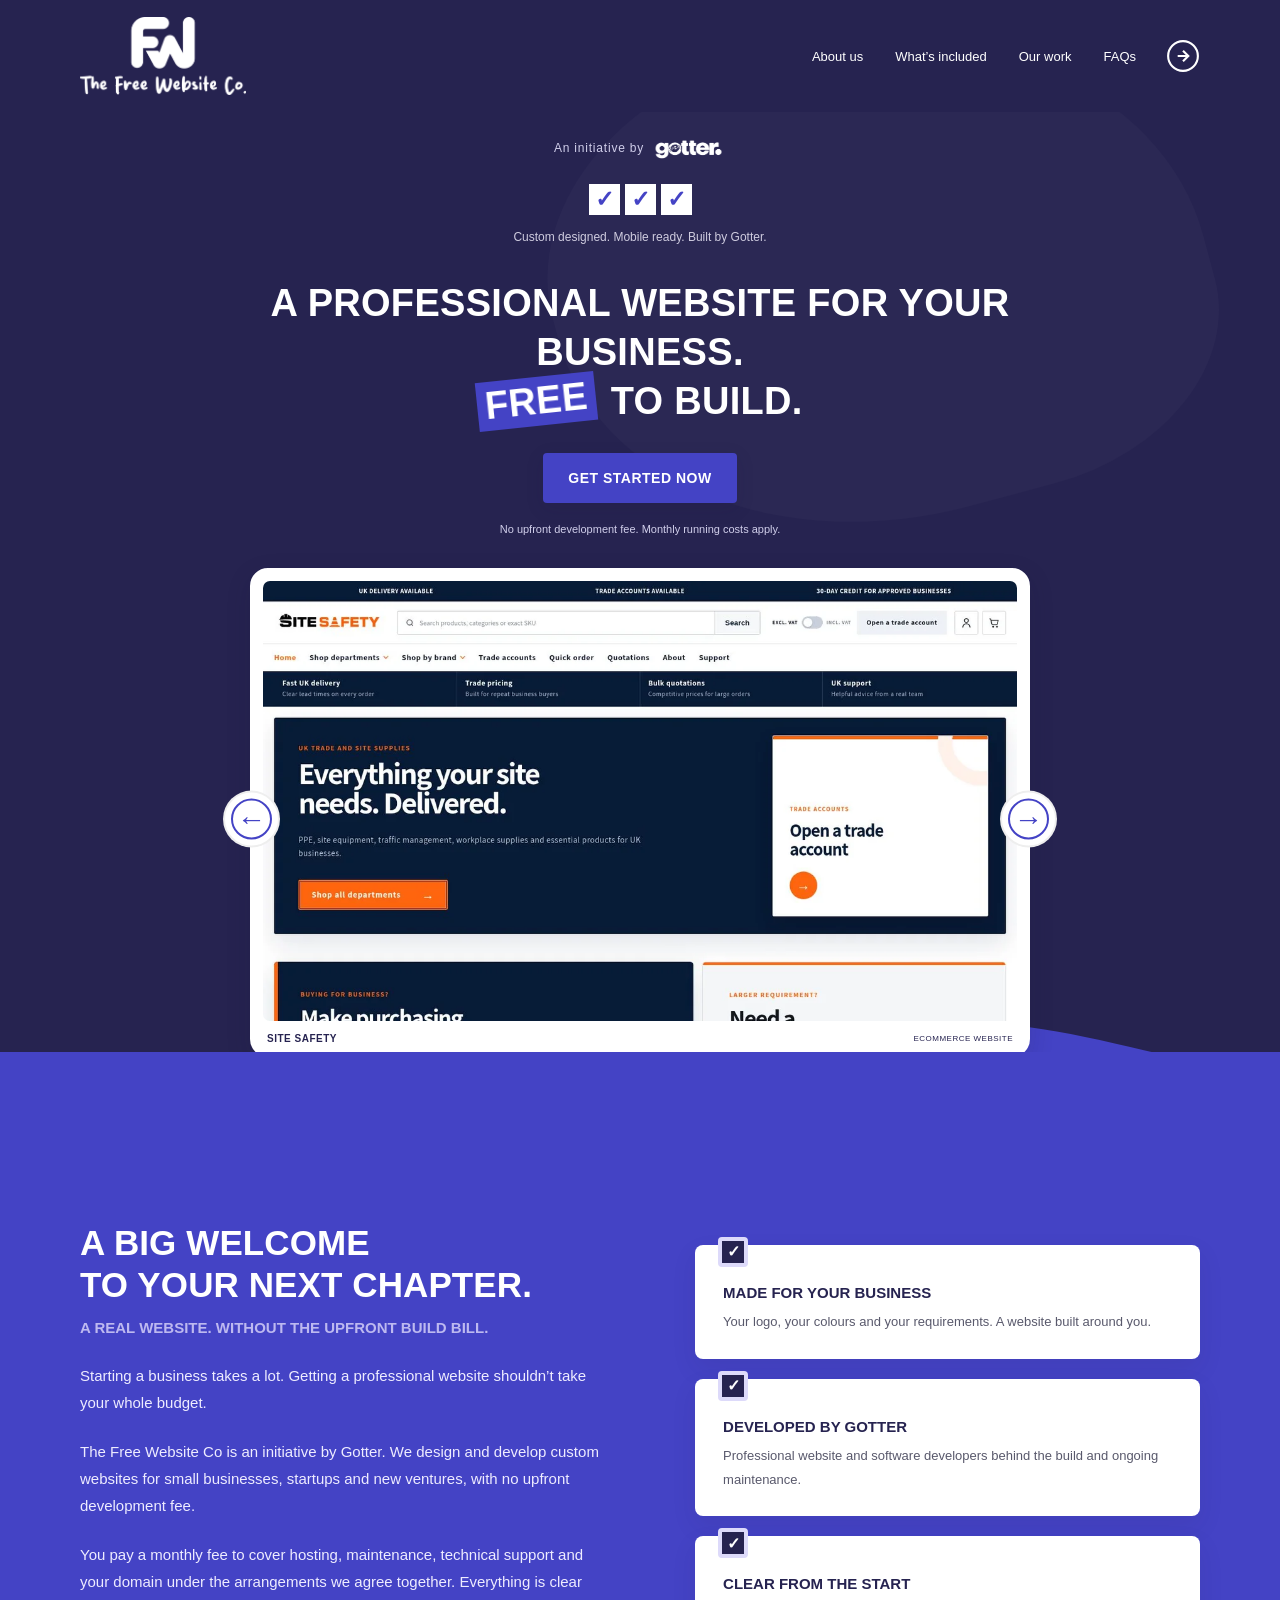
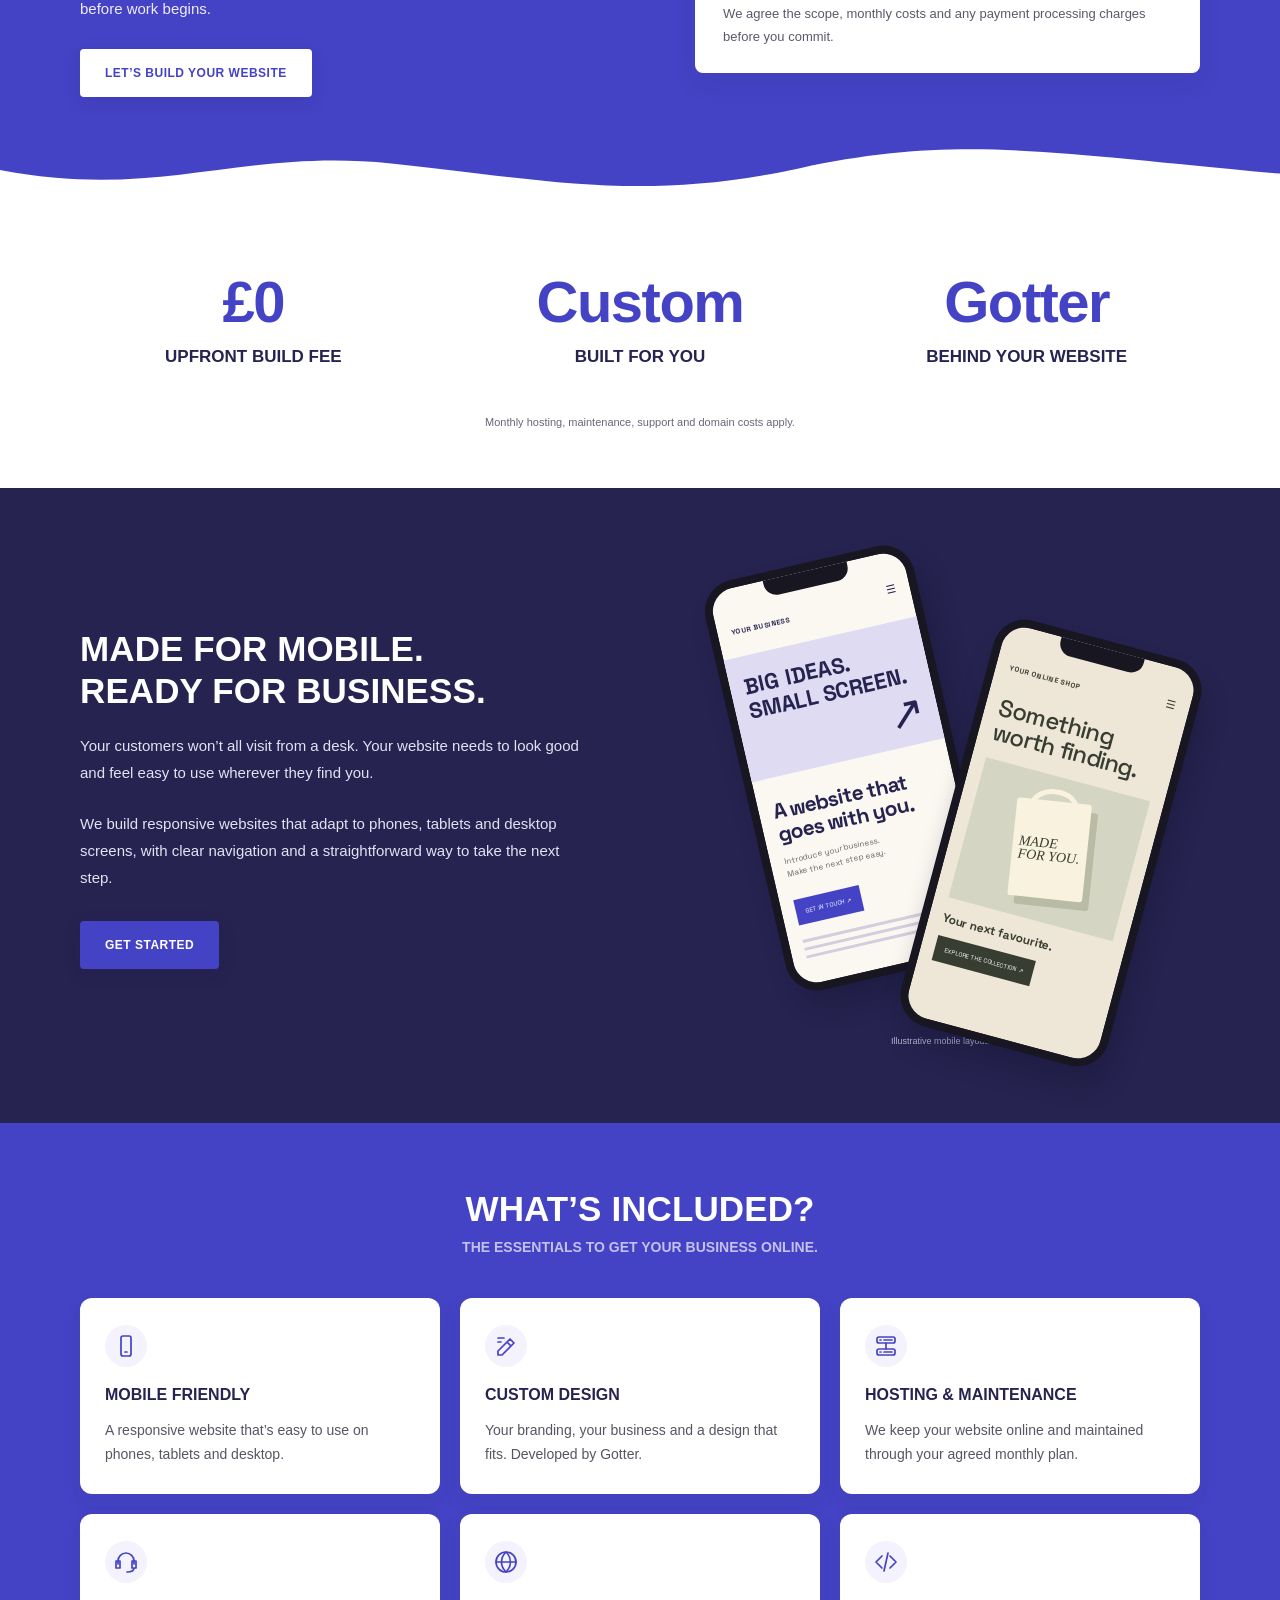
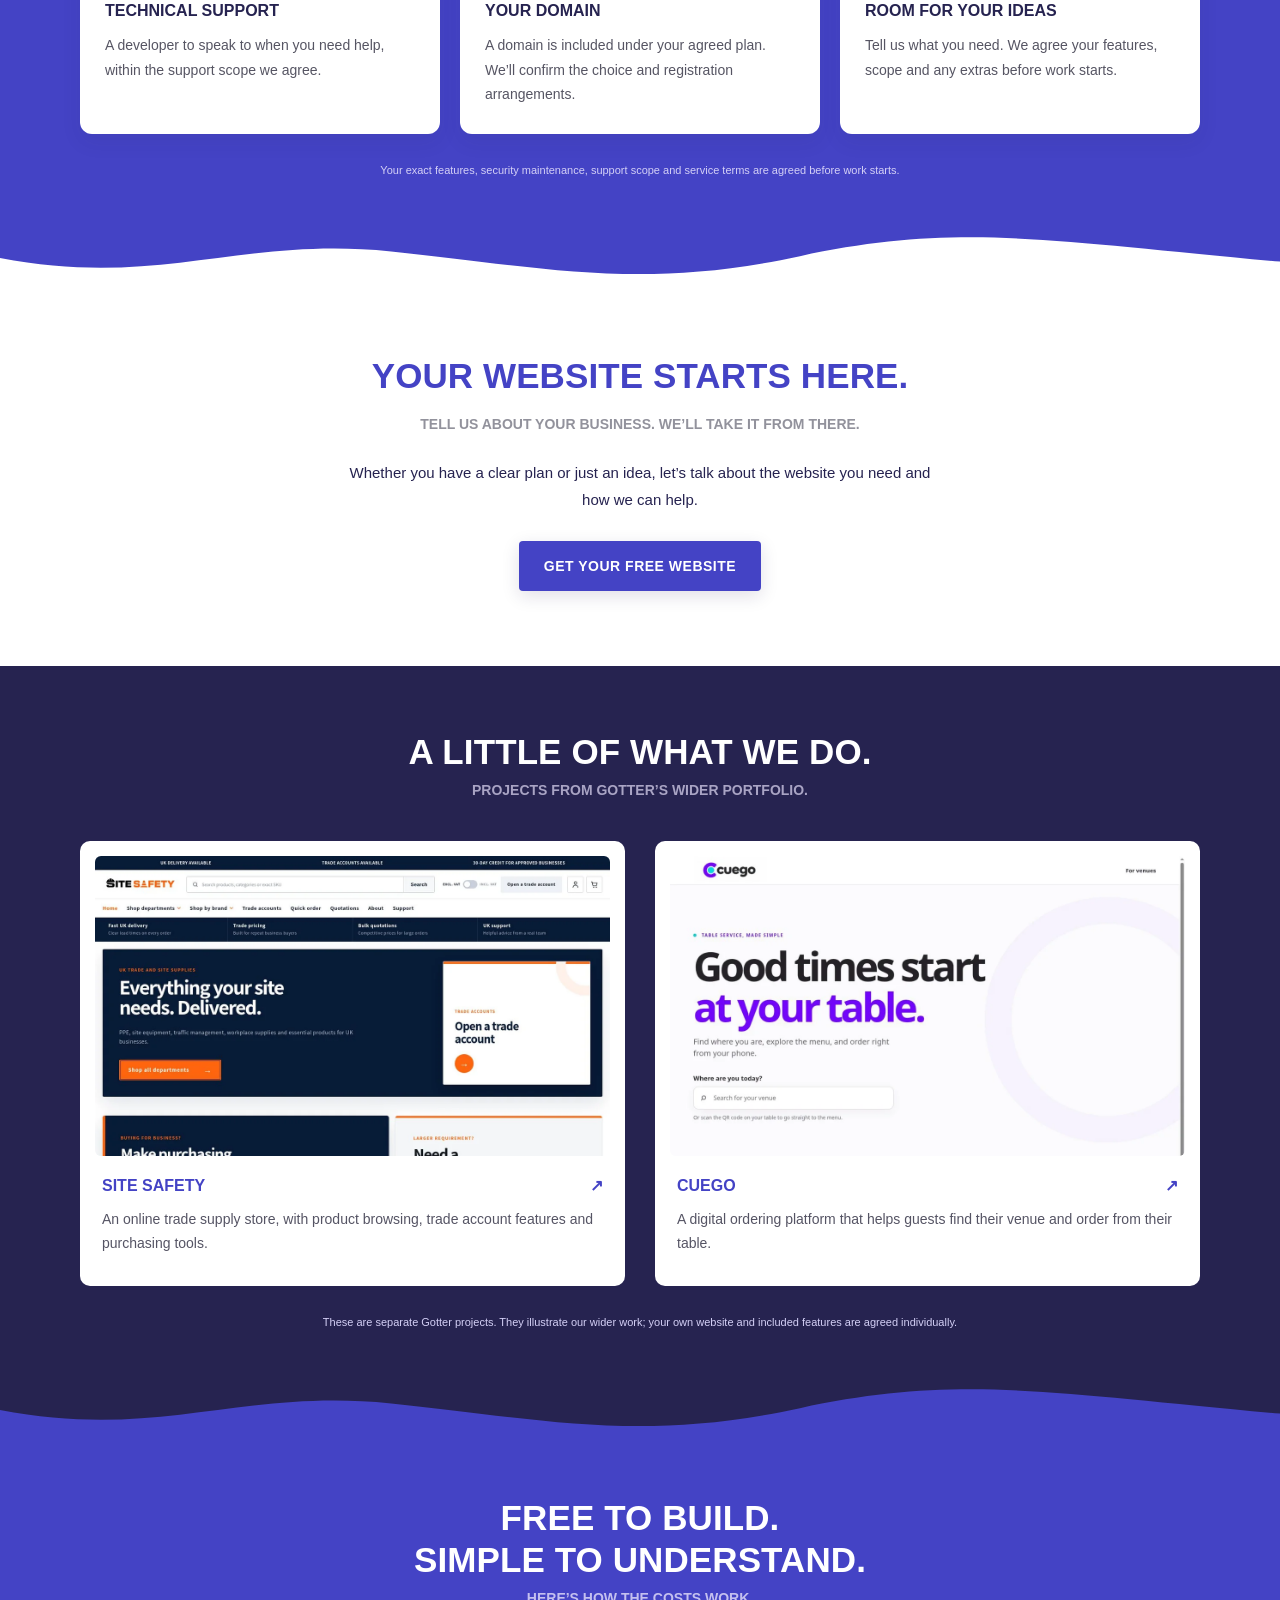
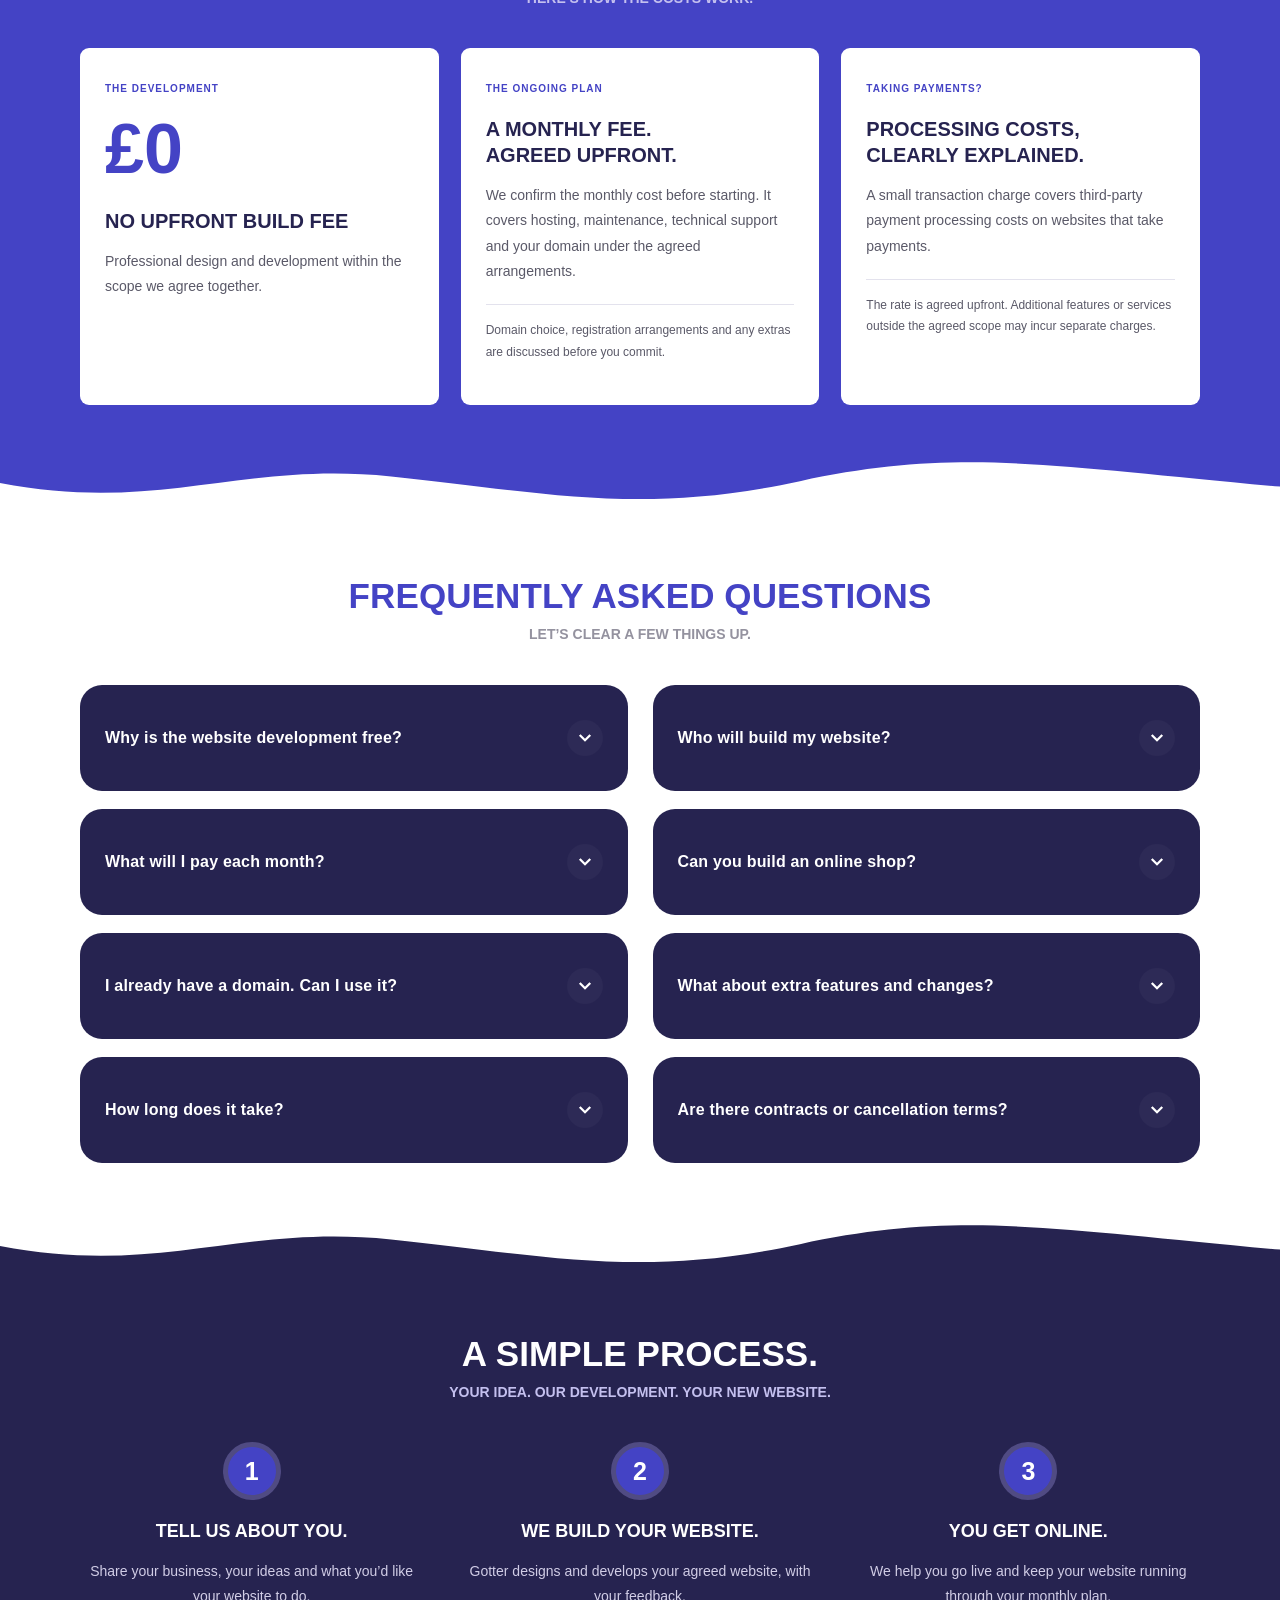
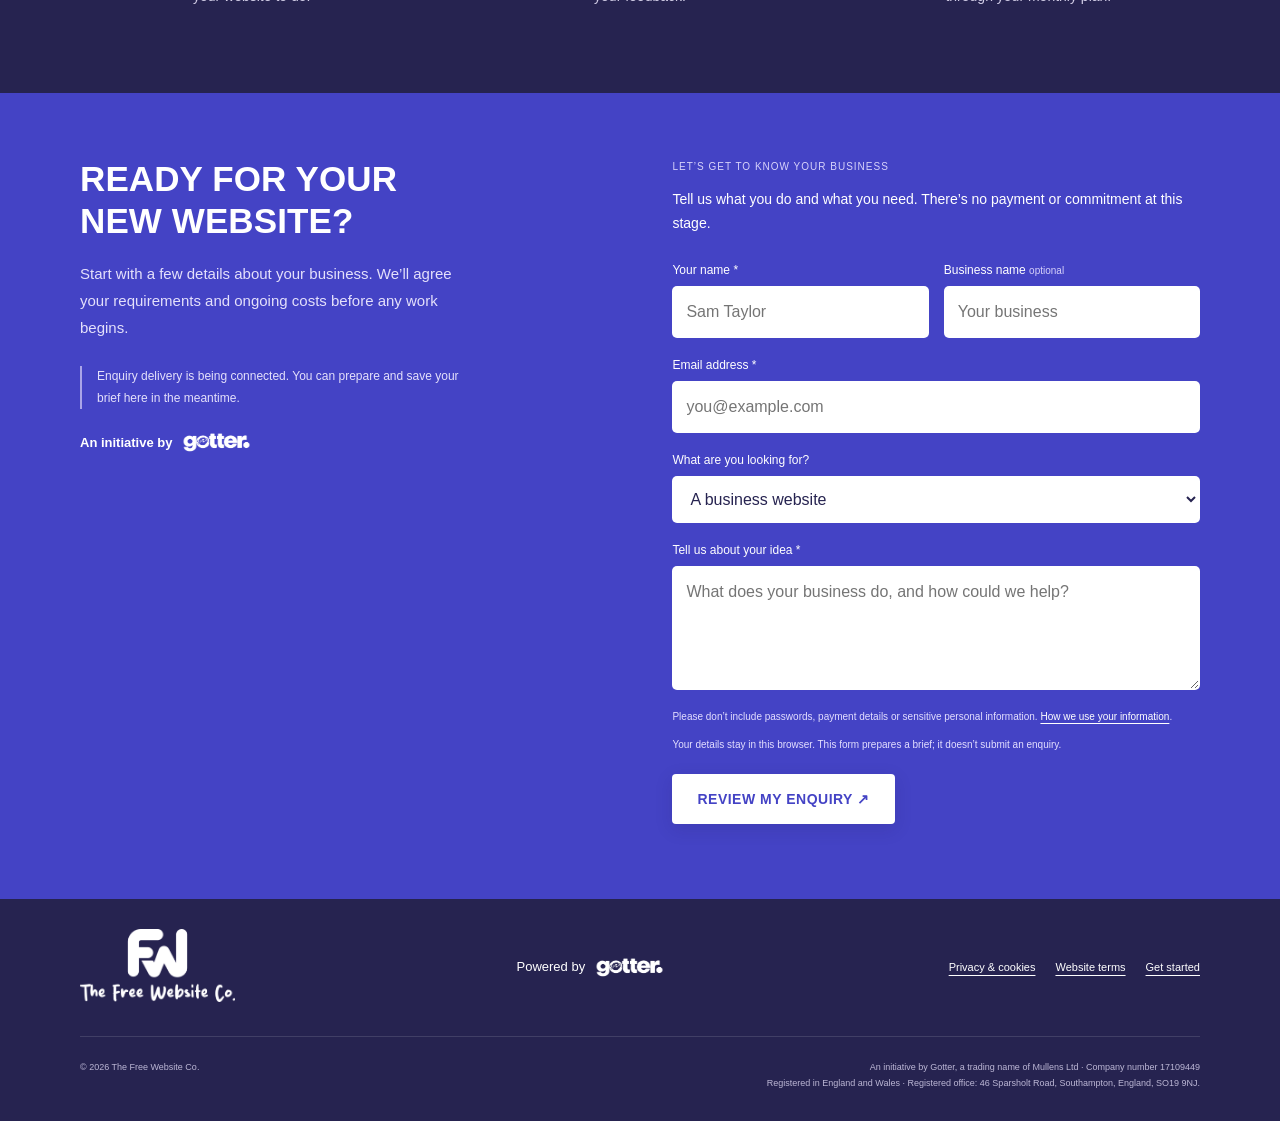
==== commit 827ba467: "Refine mobile readability and navigation; add inline Gotter logo endorsement" ====
--- a/index.html
+++ b/index.html
@@ -1,7 +1,7 @@
 <!doctype html>
 <html lang="en-GB"><head><meta charset="utf-8"><meta name="viewport" content="width=device-width,initial-scale=1"><title>Free Website Development UK | The Free Website Co. by Gotter</title><meta name="description" content="Professional websites for UK small businesses and startups with no upfront development fee. Monthly hosting, maintenance and support costs apply. An initiative by Gotter."><meta name="theme-color" content="#4443c5"><meta property="og:title" content="Your professional website. Free to build. | The Free Website Co."><meta property="og:description" content="An initiative by Gotter. Professional website development with no upfront build fee and clear monthly running costs."><meta property="og:type" content="website"><link rel="icon" href="/assets/favicon.png"><link rel="stylesheet" href="/styles.css"><script src="/config.js" defer></script><script src="/script.js" defer></script><script type="application/ld+json">{"@context": "https://schema.org", "@type": "Organization", "name": "The Free Website Co", "description": "An initiative by Gotter providing professional website development for small businesses with no upfront development fee. Ongoing monthly charges apply.", "url":"https://thefreewebsite.co/", "logo":"https://thefreewebsite.co/assets/logo-purple.png", "parentOrganization": {"@type": "Organization", "name": "Gotter", "url": "https://gotter.co.uk", "legalName":"Mullens Ltd"}}</script><link rel="canonical" href="https://thefreewebsite.co/"><meta property="og:url" content="https://thefreewebsite.co/"><meta property="og:site_name" content="The Free Website Co"><meta property="og:locale" content="en_GB"><meta property="og:image" content="https://thefreewebsite.co/assets/social-card.png"><meta property="og:image:width" content="1200"><meta property="og:image:height" content="630"><meta property="og:image:alt" content="The Free Website Co. An initiative by Gotter. No upfront development fee; monthly costs apply."><meta name="twitter:card" content="summary_large_image"></head>
-<body id="home"><a class="skip" href="#main">Skip to content</a><header class="site-header"><div class="wrap nav"><a class="brand-lockup" href="#home" aria-label="The Free Website Co. home"><img class="logo" src="/assets/logo-white.png" width="210" height="98" alt="The Free Website Co."></a><nav class="desktop-nav" aria-label="Main navigation"><a href="#about">About us</a><a href="#included">What’s included</a><a href="#examples">Our work</a><a href="#questions">FAQs</a></nav><a class="header-action" href="#start" aria-label="Get started"><svg viewBox="0 0 32 32" fill="none" stroke="currentColor" stroke-width="2" aria-hidden="true"><circle cx="16" cy="16" r="14"/><path d="M11 16h10m-5-5 5 5-5 5"/></svg></a></div></header><main id="main">
-<section class="hero"><div class="hero-blob" aria-hidden="true"></div><div class="wrap hero-inner"><p class="gotter-badge">AN INITIATIVE BY <a data-gotter-link href="https://gotter.co.uk">GOTTER</a></p><div class="hero-checks" aria-label="Custom designed. Mobile ready. Built by Gotter."><span aria-hidden="true">✓</span><span aria-hidden="true">✓</span><span aria-hidden="true">✓</span></div><p class="hero-proof">Custom designed. Mobile ready. Built by Gotter.</p><h1>A professional website for your business.<br><span class="free-badge">Free</span> to build.</h1><a class="button" href="#start">Get started now</a><p class="hero-note">No upfront development fee. Monthly running costs apply.</p><div class="showcase" role="region" aria-roledescription="carousel" aria-label="Examples from Gotter’s wider portfolio"><div class="showcase-frame"><img id="showcase-image" src="/assets/projects/site-safety.webp" width="1200" height="700" alt="Site Safety website — an ecommerce project from Gotter’s wider portfolio"><div class="showcase-caption"><span id="showcase-name">SITE SAFETY</span><span id="showcase-type">ECOMMERCE WEBSITE</span></div></div><button type="button" class="carousel-arrow previous" aria-label="Previous website example">←</button><button type="button" class="carousel-arrow next" aria-label="Next website example">→</button><div class="carousel-dots" role="group" aria-label="Select a website example"><button type="button" aria-label="Show Site Safety" aria-pressed="true" data-slide="0"></button><button type="button" aria-label="Show Cuego" aria-pressed="false" data-slide="1"></button></div><p class="showcase-note">Examples from Gotter’s wider portfolio. Project scopes vary.</p><p class="sr-only" id="carousel-status" role="status" aria-live="polite"></p></div></div><svg class="wave" viewBox="0 0 1440 100" preserveAspectRatio="none" aria-hidden="true"><path fill="#4443c5" d="M0 45C180 96 270 8 440 34S720 100 900 42S1190 18 1440 51V100H0Z"/></svg></section>
+<body id="home"><a class="skip" href="#main">Skip to content</a><header class="site-header"><div class="wrap nav"><a class="brand-lockup" href="#home" aria-label="The Free Website Co. home"><img class="logo" src="/assets/logo-white.png" width="210" height="98" alt="The Free Website Co."></a><nav class="desktop-nav" aria-label="Main navigation"><a href="#about">About us</a><a href="#included">What’s included</a><a href="#examples">Our work</a><a href="#questions">FAQs</a></nav><details class="mobile-menu"><summary aria-label="Open navigation"><span aria-hidden="true"></span><span aria-hidden="true"></span><span aria-hidden="true"></span></summary><nav aria-label="Mobile navigation"><a href="#about">About us</a><a href="#included">What’s included</a><a href="#examples">Our work</a><a href="#questions">FAQs</a><a href="#start">Get started ↗</a></nav></details><a class="header-action" href="#start" aria-label="Get started"><svg viewBox="0 0 32 32" fill="none" stroke="currentColor" stroke-width="2" aria-hidden="true"><circle cx="16" cy="16" r="14"/><path d="M11 16h10m-5-5 5 5-5 5"/></svg></a></div></header><main id="main">
+<section class="hero"><div class="hero-blob" aria-hidden="true"></div><div class="wrap hero-inner"><p class="gotter-badge"><span>An initiative by</span> <a data-gotter-link href="https://gotter.co.uk"><img class="gotter-logo" src="/assets/gotter-logo.webp" width="75" height="30" alt="Gotter"></a></p><div class="hero-checks" aria-label="Custom designed. Mobile ready. Built by Gotter."><span aria-hidden="true">✓</span><span aria-hidden="true">✓</span><span aria-hidden="true">✓</span></div><p class="hero-proof">Custom designed. Mobile ready. Built by Gotter.</p><h1>A professional website for your business.<br><span class="free-badge">Free</span> to build.</h1><a class="button" href="#start">Get started now</a><p class="hero-note">No upfront development fee. Monthly running costs apply.</p><div class="showcase" role="region" aria-roledescription="carousel" aria-label="Examples from Gotter’s wider portfolio"><div class="showcase-frame"><img id="showcase-image" src="/assets/projects/site-safety.webp" width="1200" height="700" alt="Site Safety website — an ecommerce project from Gotter’s wider portfolio"><div class="showcase-caption"><span id="showcase-name">SITE SAFETY</span><span id="showcase-type">ECOMMERCE WEBSITE</span></div></div><button type="button" class="carousel-arrow previous" aria-label="Previous website example">←</button><button type="button" class="carousel-arrow next" aria-label="Next website example">→</button><div class="carousel-dots" role="group" aria-label="Select a website example"><button type="button" aria-label="Show Site Safety" aria-pressed="true" data-slide="0"></button><button type="button" aria-label="Show Cuego" aria-pressed="false" data-slide="1"></button></div><p class="showcase-note">Examples from Gotter’s wider portfolio. Project scopes vary.</p><p class="sr-only" id="carousel-status" role="status" aria-live="polite"></p></div></div><svg class="wave" viewBox="0 0 1440 100" preserveAspectRatio="none" aria-hidden="true"><path fill="#4443c5" d="M0 45C180 96 270 8 440 34S720 100 900 42S1190 18 1440 51V100H0Z"/></svg></section>
 <section class="welcome purple" id="about"><div class="wrap welcome-grid"><div><h2>A big welcome<br>to your next chapter.</h2><p class="subheading">A REAL WEBSITE. WITHOUT THE UPFRONT BUILD BILL.</p><p>Starting a business takes a lot. Getting a professional website shouldn’t take your whole budget.</p><p>The Free Website Co is an initiative by Gotter. We design and develop custom websites for small businesses, startups and new ventures, with no upfront development fee.</p><p>You pay a monthly fee to cover hosting, maintenance, technical support and your domain under the arrangements we agree together. Everything is clear before work begins.</p><a class="button white-button" href="#start">Let’s build your website</a></div><div class="promise-cards"><article><span class="promise-icon" aria-hidden="true">✓</span><h3>Made for your business</h3><p>Your logo, your colours and your requirements. A website built around you.</p></article><article><span class="promise-icon" aria-hidden="true">✓</span><h3>Developed by Gotter</h3><p>Professional website and software developers behind the build and ongoing maintenance.</p></article><article><span class="promise-icon" aria-hidden="true">✓</span><h3>Clear from the start</h3><p>We agree the scope, monthly costs and any payment processing charges before you commit.</p></article></div></div><svg class="wave" viewBox="0 0 1440 100" preserveAspectRatio="none" aria-hidden="true"><path fill="#ffffff" d="M0 45C180 96 270 8 440 34S720 100 900 42S1190 18 1440 51V100H0Z"/></svg></section>
 <section class="numbers"><div class="wrap numbers-grid"><div><strong>£0</strong><h3>UPFRONT BUILD FEE</h3></div><div><strong>Custom</strong><h3>BUILT FOR YOU</h3></div><div><strong>Gotter</strong><h3>BEHIND YOUR WEBSITE</h3></div></div><p>Monthly hosting, maintenance, support and domain costs apply.</p></section>
 <section class="mobile-first deep"><div class="wrap mobile-grid"><div><h2>Made for mobile.<br>Ready for business.</h2><p>Your customers won’t all visit from a desk. Your website needs to look good and feel easy to use wherever they find you.</p><p>We build responsive websites that adapt to phones, tablets and desktop screens, with clear navigation and a straightforward way to take the next step.</p><a class="button" href="#start">Get started</a></div><div class="phone-scene" aria-label="Illustrative responsive website layouts"><div class="phone phone-back"><div class="phone-screen"><span class="phone-brand">YOUR BUSINESS</span><span class="phone-menu" aria-hidden="true">☰</span><div class="phone-banner"><span>BIG IDEAS.<br>SMALL SCREEN.</span><i aria-hidden="true">↗</i></div><b>A website that<br>goes with you.</b><p>Introduce your business.<br>Make the next step easy.</p><span class="phone-btn">GET IN TOUCH ↗</span><div class="phone-lines" aria-hidden="true"><i></i><i></i><i></i></div></div></div><div class="phone phone-front"><div class="phone-screen"><span class="phone-brand">YOUR ONLINE SHOP</span><span class="phone-menu" aria-hidden="true">☰</span><h3>Something<br>worth finding.</h3><div class="phone-product" aria-hidden="true"><div class="product-bag"></div><span>MADE<br>FOR YOU.</span></div><b>Your next favourite.</b><span class="phone-btn">EXPLORE THE COLLECTION ↗</span></div></div><p class="phone-note">Illustrative mobile layouts.</p></div></div></section>
@@ -11,5 +11,5 @@
 <section class="costs purple" id="the-cost"><div class="wrap"><div class="center-heading"><h2>Free to build.<br>Simple to understand.</h2><p>HERE’S HOW THE COSTS WORK.</p></div><div class="cost-cards"><article><span>THE DEVELOPMENT</span><strong>£0</strong><h3>No upfront build fee</h3><p>Professional design and development within the scope we agree together.</p></article><article><span>THE ONGOING PLAN</span><h3>A monthly fee.<br>Agreed upfront.</h3><p id="monthly-copy">We confirm the monthly cost before starting. It covers hosting, maintenance, technical support and your domain under the agreed arrangements.</p><p class="small-print">Domain choice, registration arrangements and any extras are discussed before you commit.</p></article><article><span>TAKING PAYMENTS?</span><h3>Processing costs,<br>clearly explained.</h3><p>A small transaction charge covers third-party payment processing costs on websites that take payments.</p><p class="small-print">The rate is agreed upfront. Additional features or services outside the agreed scope may incur separate charges.</p></article></div></div><svg class="wave" viewBox="0 0 1440 100" preserveAspectRatio="none" aria-hidden="true"><path fill="#ffffff" d="M0 45C180 96 270 8 440 34S720 100 900 42S1190 18 1440 51V100H0Z"/></svg></section>
 <section class="faq-section" id="questions"><div class="wrap"><div class="center-heading"><h2>Frequently asked questions</h2><p>LET’S CLEAR A FEW THINGS UP.</p></div><div class="faqs"><details><summary>Why is the website development free?<span aria-hidden="true"><svg viewBox="0 0 24 24" fill="none" stroke="currentColor" stroke-width="3"><path d="m5 8 7 7 7-7"/></svg></span></summary><p>Gotter created this initiative to make professional websites more accessible to small businesses and startups. We don’t charge an upfront development fee for the agreed website build. You pay an ongoing monthly fee for hosting, maintenance, technical support and your domain under the agreed arrangements.</p></details><details><summary>Who will build my website?<span aria-hidden="true"><svg viewBox="0 0 24 24" fill="none" stroke="currentColor" stroke-width="3"><path d="m5 8 7 7 7-7"/></svg></span></summary><p>Gotter designs, develops and maintains your website. The Free Website Co is an initiative by Gotter, rather than a separate development agency.</p></details><details><summary>What will I pay each month?<span aria-hidden="true"><svg viewBox="0 0 24 24" fill="none" stroke="currentColor" stroke-width="3"><path d="m5 8 7 7 7-7"/></svg></span></summary><p id="monthly-faq">We confirm your monthly fee once we understand what you need, before work begins. Hosting, maintenance, technical support and your domain are included under the arrangements we agree.</p></details><details><summary>Can you build an online shop?<span aria-hidden="true"><svg viewBox="0 0 24 24" fill="none" stroke="currentColor" stroke-width="3"><path d="m5 8 7 7 7-7"/></svg></span></summary><p>Tell us about the products you want to sell and the features you need. We’ll agree the scope first. Websites taking payments carry a small transaction charge to cover third-party payment processing costs, with the rate explained upfront.</p></details><details><summary>I already have a domain. Can I use it?<span aria-hidden="true"><svg viewBox="0 0 24 24" fill="none" stroke="currentColor" stroke-width="3"><path d="m5 8 7 7 7-7"/></svg></span></summary><p>Yes, tell us which domain you already have. We’ll discuss the connection, registration and ongoing arrangements with you before starting.</p></details><details><summary>What about extra features and changes?<span aria-hidden="true"><svg viewBox="0 0 24 24" fill="none" stroke="currentColor" stroke-width="3"><path d="m5 8 7 7 7-7"/></svg></span></summary><p>Features or services outside the agreed scope may incur additional charges. We’ll explain and agree those costs before undertaking the extra work.</p></details><details><summary>How long does it take?<span aria-hidden="true"><svg viewBox="0 0 24 24" fill="none" stroke="currentColor" stroke-width="3"><path d="m5 8 7 7 7-7"/></svg></span></summary><p>The timeline depends on your project and the content you have ready. We’ll agree a realistic schedule before work begins.</p></details><details><summary>Are there contracts or cancellation terms?<span aria-hidden="true"><svg viewBox="0 0 24 24" fill="none" stroke="currentColor" stroke-width="3"><path d="m5 8 7 7 7-7"/></svg></span></summary><p>The project agreement explains the monthly plan, responsibilities, domain arrangements and cancellation terms before you commit. Enquiring does not create a service contract.</p></details></div></div><svg class="wave" viewBox="0 0 1440 100" preserveAspectRatio="none" aria-hidden="true"><path fill="#262350" d="M0 45C180 96 270 8 440 34S720 100 900 42S1190 18 1440 51V100H0Z"/></svg></section>
 <section class="process-section deep" id="how-it-works"><div class="wrap"><div class="center-heading"><h2>A simple process.</h2><p>YOUR IDEA. OUR DEVELOPMENT. YOUR NEW WEBSITE.</p></div><div class="process-grid"><article><span>1</span><h3>Tell us about you.</h3><p>Share your business, your ideas and what you’d like your website to do.</p></article><article><span>2</span><h3>We build your website.</h3><p>Gotter designs and develops your agreed website, with your feedback.</p></article><article><span>3</span><h3>You get online.</h3><p>We help you go live and keep your website running through your monthly plan.</p></article></div></div></section>
-<section class="contact purple" id="start"><div class="wrap contact-grid"><div><h2>Ready for your<br>new website?</h2><p>Start with a few details about your business. We’ll agree your requirements and ongoing costs before any work begins.</p><p class="contact-status" id="contact-status">Enquiry delivery is being connected. You can prepare and save your brief here in the meantime.</p><a class="gotter-link" data-gotter-link href="https://gotter.co.uk">An initiative by Gotter ↗</a></div><form id="brief-form" aria-describedby="form-note"><p class="form-kicker">LET’S GET TO KNOW YOUR BUSINESS</p><p class="form-intro">Tell us what you do and what you need. There’s no payment or commitment at this stage.</p><div class="form-row"><label>Your name <span aria-hidden="true">*</span><input name="name" autocomplete="name" maxlength="100" required placeholder="Sam Taylor"></label><label>Business name <span class="optional">optional</span><input name="business" autocomplete="organization" maxlength="150" placeholder="Your business"></label></div><label>Email address <span aria-hidden="true">*</span><input name="email" type="email" autocomplete="email" maxlength="254" required placeholder="you@example.com"></label><label>What are you looking for?<select name="service"><option>A business website</option><option>An online shop</option><option>A website with additional functionality</option><option>I’m not sure yet</option></select></label><label>Tell us about your idea <span aria-hidden="true">*</span><textarea name="idea" rows="4" maxlength="4000" required placeholder="What does your business do, and how could we help?"></textarea></label><p class="form-note">Please don’t include passwords, payment details or sensitive personal information. <a href="/privacy">How we use your information</a>.</p><p class="form-note" id="form-note">Your details stay in this browser. This form prepares a brief; it doesn’t submit an enquiry.</p><button class="button light" type="submit" id="prepare-button">Review my enquiry ↗</button><noscript><p class="form-note">This tool needs JavaScript to prepare your enquiry. Please enable JavaScript, or use the contact details in our <a href="/privacy">privacy notice</a>.</p></noscript><div id="brief-result" hidden><h3>Your enquiry, ready to review.</h3><p id="result-message" role="status" aria-live="polite"></p><textarea id="prepared-brief" readonly aria-label="Your prepared enquiry"></textarea><div class="result-actions"><button type="button" class="button light small" id="copy-brief">Copy brief</button><button type="button" class="button outline small" id="download-brief">Save brief</button><a class="button light small" id="email-brief" hidden>Email enquiry ↗</a></div></div></form></div></section>
-</main><footer class="deep"><div class="wrap footer-main"><a href="#home" aria-label="Back to top"><img src="/assets/logo-white.png" width="180" height="84" alt="The Free Website Co."></a><p>Powered by <a data-gotter-link href="https://gotter.co.uk">Gotter</a></p><nav aria-label="Footer navigation"><a href="/privacy">Privacy & cookies</a><a href="/terms">Website terms</a><a href="#start">Get started</a></nav></div><div class="wrap footer-details"><span>© <span id="year">2026</span> The Free Website Co.</span><p>An initiative by Gotter, a trading name of Mullens Ltd · Company number 17109449<br>Registered in England and Wales · Registered office: 46 Sparsholt Road, Southampton, England, SO19 9NJ.</p></div></footer></body></html>+<section class="contact purple" id="start"><div class="wrap contact-grid"><div><h2>Ready for your<br>new website?</h2><p>Start with a few details about your business. We’ll agree your requirements and ongoing costs before any work begins.</p><p class="contact-status" id="contact-status">Enquiry delivery is being connected. You can prepare and save your brief here in the meantime.</p><a class="gotter-link" data-gotter-link href="https://gotter.co.uk"><span>An initiative by</span> <img class="gotter-logo" src="/assets/gotter-logo.webp" width="75" height="30" alt="Gotter"></a></div><form id="brief-form" aria-describedby="form-note"><p class="form-kicker">LET’S GET TO KNOW YOUR BUSINESS</p><p class="form-intro">Tell us what you do and what you need. There’s no payment or commitment at this stage.</p><div class="form-row"><label>Your name <span aria-hidden="true">*</span><input name="name" autocomplete="name" maxlength="100" required placeholder="Sam Taylor"></label><label>Business name <span class="optional">optional</span><input name="business" autocomplete="organization" maxlength="150" placeholder="Your business"></label></div><label>Email address <span aria-hidden="true">*</span><input name="email" type="email" autocomplete="email" maxlength="254" required placeholder="you@example.com"></label><label>What are you looking for?<select name="service"><option>A business website</option><option>An online shop</option><option>A website with additional functionality</option><option>I’m not sure yet</option></select></label><label>Tell us about your idea <span aria-hidden="true">*</span><textarea name="idea" rows="4" maxlength="4000" required placeholder="What does your business do, and how could we help?"></textarea></label><p class="form-note">Please don’t include passwords, payment details or sensitive personal information. <a href="/privacy">How we use your information</a>.</p><p class="form-note" id="form-note">Your details stay in this browser. This form prepares a brief; it doesn’t submit an enquiry.</p><button class="button light" type="submit" id="prepare-button">Review my enquiry ↗</button><noscript><p class="form-note">This tool needs JavaScript to prepare your enquiry. Please enable JavaScript, or use the contact details in our <a href="/privacy">privacy notice</a>.</p></noscript><div id="brief-result" hidden><h3>Your enquiry, ready to review.</h3><p id="result-message" role="status" aria-live="polite"></p><textarea id="prepared-brief" readonly aria-label="Your prepared enquiry"></textarea><div class="result-actions"><button type="button" class="button light small" id="copy-brief">Copy brief</button><button type="button" class="button outline small" id="download-brief">Save brief</button><a class="button light small" id="email-brief" hidden>Email enquiry ↗</a></div></div></form></div></section>
+</main><footer class="deep"><div class="wrap footer-main"><a href="#home" aria-label="Back to top"><img src="/assets/logo-white.png" width="180" height="84" alt="The Free Website Co."></a><p class="powered-lockup"><span>Powered by</span> <a data-gotter-link href="https://gotter.co.uk"><img class="gotter-logo" src="/assets/gotter-logo.webp" width="75" height="30" alt="Gotter"></a></p><nav aria-label="Footer navigation"><a href="/privacy">Privacy & cookies</a><a href="/terms">Website terms</a><a href="#start">Get started</a></nav></div><div class="wrap footer-details"><span>© <span id="year">2026</span> The Free Website Co.</span><p>An initiative by Gotter, a trading name of Mullens Ltd · Company number 17109449<br>Registered in England and Wales · Registered office: 46 Sparsholt Road, Southampton, England, SO19 9NJ.</p></div></footer></body></html>
--- a/styles.css
+++ b/styles.css
@@ -4,3 +4,50 @@
 @media(max-width:600px){.wrap{width:calc(100% - 36px)}.nav{min-height:100px}.logo{width:155px;height:74px}.desktop-nav{display:none}.header-action{width:31px;height:31px}.hero{padding-top:8px}.gotter-badge{font-size:9px;letter-spacing:1px;margin-bottom:18px}.hero-checks{gap:4px}.hero-checks span{width:27px;height:27px;font-size:20px}.hero-proof{font-size:10px;line-height:1.6;margin-top:9px}.hero h1{font-size:25px;line-height:1.27;letter-spacing:.15px;margin:24px auto 23px;max-width:430px}.hero h1 br{display:none}.free-badge{padding:0 5px;margin-right:2px}.hero .button{font-size:13px;padding:15px 20px}.hero-note{font-size:9px;margin-top:14px;line-height:1.8}.showcase{margin:25px auto -75px;width:100%;padding-bottom:20px}.showcase-frame{border-width:10px;border-radius:12px}.showcase-frame img{border-radius:4px}.showcase-caption{font-size:8px;padding:9px 0 0;gap:10px}.showcase-caption span:last-child{font-size:6px}.carousel-arrow{width:44px;height:44px;border-width:5px;font-size:25px;top:40%}.previous{left:-12px}.next{right:-12px}.carousel-dots{margin-top:11px;gap:7px}.carousel-dots button{width:8px;height:8px}.showcase-note{font-size:8px;margin-top:8px}.hero>.wave{height:105px}.welcome{padding:130px 0 90px}.welcome-grid{grid-template-columns:1fr;gap:40px}h2{font-size:29px;line-height:1.15;margin-bottom:15px}.welcome .subheading{font-size:13px;line-height:1.3;margin:-4px 0 20px}.welcome p:not(.subheading){font-size:14px;line-height:1.8;margin-bottom:20px}.welcome .button{font-size:11px;padding:14px 17px}.promise-cards{gap:23px}.promise-cards article{padding:24px 22px;border-radius:7px}.promise-cards h3{font-size:14px}.promise-cards article p{font-size:13px!important}.promise-icon{left:20px}.numbers{padding:45px 0}.numbers-grid{grid-template-columns:1fr;gap:33px}.numbers strong{font-size:56px;line-height:1.1}.numbers h3{font-size:19px;margin:9px 0 0}.numbers>p{font-size:10px;line-height:1.7;max-width:300px;margin:30px auto 0}.mobile-first{padding:55px 0 45px}.mobile-grid{grid-template-columns:1fr;gap:25px}.mobile-grid h2{font-size:29px}.mobile-grid p{font-size:14px;line-height:1.8;margin:18px 0 22px}.mobile-grid .button{font-size:11px;padding:13px 18px}.phone-scene{height:400px;max-width:330px;margin-top:12px;transform:none}.phone{width:174px;height:345px;border-width:7px;border-radius:27px}.phone-back{left:7px}.phone-front{right:6px;top:56px}.phone:before{width:70px;height:14px}.phone-screen{padding:27px 11px 12px}.phone-brand{font-size:6px}.phone-menu{font-size:9px}.phone-banner{height:101px;margin:16px -11px 16px;padding:16px 11px}.phone-banner>span{font-size:19px}.phone-banner i{font-size:35px;right:9px}.phone-screen>b{font-size:18px}.phone-screen>p{font-size:7px!important;margin:8px 0!important;line-height:1.6!important}.phone-btn{font-size:5px;padding:8px;margin-top:7px}.phone-front h3{font-size:21px;margin:16px 0 12px}.phone-product{height:113px;margin-bottom:13px}.product-bag{width:63px;height:80px}.phone-product>span{font-size:12px}.phone-front .phone-screen>b{font-size:11px}.phone-note{bottom:-24px;font-size:8px!important;margin:0!important}.included{padding:62px 0 90px}.center-heading{margin-bottom:28px}.center-heading h2{font-size:27px}.center-heading>p{font-size:12px;line-height:1.3}.feature-grid{grid-template-columns:1fr 1fr;gap:10px;align-items:stretch}.feature-card{padding:19px 13px;border-radius:10px}.feature-icon{width:36px;height:36px;margin-bottom:14px}.feature-icon svg{width:22px;height:22px}.feature-card h3{font-size:13px;line-height:1.2;margin-bottom:12px;overflow-wrap:anywhere}.feature-card p{font-size:12px;line-height:1.75}.section-note{font-size:10px;line-height:1.7;margin-top:24px}.wave{height:45px}.claim{padding:40px 0 50px}.claim h2{font-size:28px}.claim .subheading{font-size:13px;line-height:1.25;margin-bottom:20px}.claim p:not(.subheading){font-size:14px;line-height:1.7;margin-bottom:25px}.claim .button{font-size:12px;padding:15px 18px}.examples{padding:45px 0 90px}.project-grid{grid-template-columns:1fr 1fr;gap:12px}.project-card{padding:9px;border-radius:7px}.project-card img{border-radius:4px}.project-card h3{font-size:12px;line-height:1.3;margin:14px 3px 10px}.project-card p{font-size:11px;line-height:1.75;margin:0 3px 12px}.project-card h3 span{font-size:13px}.examples .section-note{font-size:9px}.costs{padding:40px 0 85px}.cost-cards{grid-template-columns:1fr;gap:17px}.cost-cards article{padding:25px}.cost-cards article>span{font-size:10px}.cost-cards strong{font-size:65px;margin:15px 0}.cost-cards h3{font-size:22px;line-height:1.3;margin:17px 0 12px}.cost-cards p{font-size:14px;line-height:1.8;margin-bottom:0}.cost-cards p.small-print{font-size:12px}.faq-section{padding:40px 0 85px}.faq-section .center-heading{margin-bottom:36px}.faq-section .center-heading h2{font-size:27px}.faqs{grid-template-columns:1fr;gap:15px;max-width:430px;margin:auto}.faqs details{border-radius:25px;padding:0 23px}.faqs summary{padding:25px 0;font-size:16px;line-height:1.5;letter-spacing:.1px;gap:20px;min-height:108px}.faqs summary>span{width:33px;height:33px}.faqs summary svg{width:19px;height:19px}.faqs details>p{font-size:13px;line-height:1.85;margin-bottom:26px}.process-section{padding:35px 0 50px}.process-grid{grid-template-columns:1fr;gap:28px}.process-grid article{max-width:330px;margin:auto}.process-grid article>span{width:52px;height:52px;font-size:21px}.process-grid h3{font-size:19px;margin:18px 0 12px}.process-grid p{font-size:14px;line-height:1.8;margin:0}.contact{padding:45px 0 50px}.contact-grid{grid-template-columns:1fr;gap:35px}.contact-grid>div>p{font-size:14px;line-height:1.8}.contact-grid>div>p.contact-status{font-size:11px;margin-top:23px}.gotter-link{font-size:12px;margin-top:12px}.form-intro{font-size:14px}.form-row{grid-template-columns:1fr 1fr;gap:12px}form label{font-size:11px}.optional{font-size:9px}.form-note{font-size:10px}.button{font-size:12px;padding:15px 18px}.footer-main{flex-direction:column;text-align:center;gap:18px;padding-block:30px}.footer-main img{width:170px;height:80px}.footer-main p{font-size:12px;margin:0}.footer-main nav{font-size:11px;gap:18px}.footer-details{display:block;text-align:center;font-size:8px;padding-block:20px 27px}.footer-details p{text-align:center;margin-top:14px;line-height:1.9}.legal-nav{min-height:95px}.legal-nav .logo{width:145px;height:68px}.legal-copy{padding-block:35px 50px}.legal-copy h1{font-size:35px;line-height:1.2}.legal-copy h2{font-size:20px}.legal-copy p{font-size:13px}.legal-footer{font-size:11px;gap:15px}.legal-footer nav{font-size:11px}.legal-nav .button{font-size:10px;padding:12px 14px}}
 @media(max-width:360px){.wrap{width:calc(100% - 28px)}.hero h1{font-size:22px}.hero-proof{font-size:9px}.hero-note{font-size:8px}.feature-card{padding:17px 11px}.feature-card h3{font-size:12px}.feature-card p{font-size:11px}.faqs summary{font-size:14px;gap:15px}.faqs details{padding-inline:20px}.phone-scene{transform:scale(.88);transform-origin:top center;height:365px}.phone-front{right:-3px}.phone-back{left:0}.form-row{grid-template-columns:1fr;gap:0}.project-card p{font-size:10px}}
 @media(prefers-reduced-motion:reduce){html{scroll-behavior:auto}*,*:before,*:after{animation:none!important;transition:none!important}.button:hover{transform:none}}
+
+/* Compact brand endorsement: the logo shares the text baseline and stays on one line. */
+.gotter-badge,.gotter-link,.powered-lockup{display:flex;align-items:center;gap:7px;white-space:nowrap}
+.gotter-badge{justify-content:center;letter-spacing:.8px;text-transform:none;font-size:12px}
+.gotter-badge a,.powered-lockup a{display:inline-flex;align-items:center}
+.gotter-logo{display:block;width:75px;height:30px;object-fit:contain;filter:brightness(0) invert(1)}
+.gotter-link{text-decoration:none;width:fit-content}
+.gotter-link:hover span{text-decoration:underline;text-underline-offset:4px}
+.footer-main .gotter-logo{width:75px;height:30px}
+.mobile-menu{display:none}
+.carousel-dots button{position:relative;width:32px;height:32px;border:0;background:transparent!important}
+.carousel-dots button::after{content:'';position:absolute;inset:11px;border:1px solid white;border-radius:50%}
+.carousel-dots button[aria-pressed=true]::after{background:white}
+@media(max-width:600px){
+ .wrap{width:calc(100% - 40px)}
+ .nav{min-height:88px;gap:18px}.logo{width:142px;height:67px}.header-action{display:none}
+ .mobile-menu{display:block;margin-left:auto;position:relative}
+ .mobile-menu summary{list-style:none;display:flex;flex-direction:column;justify-content:center;align-items:center;gap:5px;width:46px;height:46px;border:1px solid #ffffff50;border-radius:50%;cursor:pointer}
+ .mobile-menu summary::-webkit-details-marker{display:none}.mobile-menu summary span{display:block;width:19px;height:2px;background:white}
+ .mobile-menu[open] summary span:nth-child(1){transform:translateY(7px) rotate(45deg)}.mobile-menu[open] summary span:nth-child(2){opacity:0}.mobile-menu[open] summary span:nth-child(3){transform:translateY(-7px) rotate(-45deg)}
+ .mobile-menu nav{position:absolute;right:0;top:58px;width:min(300px,calc(100vw - 40px));padding:10px;background:white;color:var(--deep);border:1px solid var(--line);border-radius:14px;box-shadow:0 15px 35px #15123645;z-index:10}
+ .mobile-menu nav a{display:block;padding:14px 16px;font-size:16px;text-decoration:none;border-radius:7px}.mobile-menu nav a:hover,.mobile-menu nav a:focus-visible{background:var(--pale)}
+ .hero{padding-top:12px}.hero-blob{width:90%;height:370px;right:0;top:0}
+ .gotter-badge{font-size:12px;letter-spacing:.4px;gap:6px;margin-bottom:20px}.gotter-logo{width:70px;height:28px}
+ .hero-proof{font-size:12px;line-height:1.6}.hero h1{font-size:clamp(26px,7.1vw,34px);line-height:1.24;margin:25px auto;max-width:440px;text-wrap:balance}
+ .hero-note{font-size:12px;max-width:300px;margin:16px auto 0;line-height:1.65}.hero .button{min-height:48px;font-size:14px}
+ .showcase{width:calc(100% - 12px);margin-top:28px;margin-bottom:-80px}.showcase-frame{border-width:7px}.showcase-caption{font-size:10px;padding-top:10px;gap:8px}.showcase-caption span:last-child{font-size:8px}
+ .carousel-arrow{width:46px;height:46px;top:38%}.previous{left:-16px}.next{right:-16px}
+ .carousel-dots{gap:4px;margin-top:5px}.carousel-dots button{width:36px;height:36px}.carousel-dots button::after{inset:13px}
+ .showcase-note{font-size:11px;line-height:1.6;margin:0 auto;max-width:270px}.welcome{padding-top:145px}
+ h2,.center-heading h2{font-size:28px;line-height:1.2;text-wrap:balance}
+ .welcome p:not(.subheading),.mobile-grid p,.claim p:not(.subheading),.process-grid p,.contact-grid>div>p{font-size:16px;line-height:1.75}
+ .welcome .subheading,.center-heading>p,.claim .subheading{font-size:13px;line-height:1.6}
+ .promise-cards article p{font-size:15px!important;line-height:1.7}.promise-cards h3{font-size:16px}
+ .numbers strong{font-size:48px}.numbers h3{font-size:17px}.numbers>p{font-size:12px}
+ .phone-scene{max-width:300px;height:415px}.phone-back{left:9px}.phone-front{right:5px}.phone-note{font-size:11px!important;bottom:-8px}
+ .feature-grid{gap:12px}.feature-card{padding:20px 16px}.feature-card h3{font-size:14px;line-height:1.4;overflow-wrap:normal;hyphens:none}.feature-card p{font-size:14px;line-height:1.65}
+ .section-note,.examples .section-note{font-size:12px;line-height:1.7}
+ .project-grid{grid-template-columns:1fr;gap:22px}.project-card{padding:12px}.project-card h3{font-size:17px;margin:18px 7px 10px}.project-card p{font-size:15px;line-height:1.7;margin:0 7px 16px}
+ .cost-cards p{font-size:15px}.cost-cards p.small-print{font-size:13px}.cost-cards article>span{font-size:12px}
+ .faqs summary{min-height:84px;font-size:16px;padding-block:20px;gap:16px}.faqs details{border-radius:18px;padding-inline:20px}.faqs details>p{font-size:15px;line-height:1.75}
+ .form-row{grid-template-columns:1fr;gap:0}form label{font-size:14px;margin-bottom:20px}.optional{font-size:12px}.form-kicker{font-size:12px}.form-intro{font-size:16px}.form-note{font-size:13px;line-height:1.7}.contact-grid>div>p.contact-status{font-size:13px}.gotter-link{font-size:13px}.button{min-height:46px;font-size:13px}
+ input,select,textarea{min-height:48px}#prepared-brief{font-size:14px}#result-message{font-size:14px}.result-actions .button{font-size:12px}
+ .footer-main{gap:20px}.footer-main nav{flex-wrap:wrap;justify-content:center;gap:5px 14px;font-size:13px}.footer-main nav a{display:inline-flex;align-items:center;min-height:44px}.footer-details{font-size:11px;line-height:1.7}.footer-details p{line-height:1.7}
+ .legal-copy p{font-size:16px}.legal-footer nav a{min-height:44px;display:inline-flex;align-items:center}
+}
+@media(max-width:380px){.feature-grid{grid-template-columns:1fr}.feature-card{padding:24px}.feature-card p{font-size:15px}.feature-icon{margin-bottom:12px}.hero h1{font-size:26px}.hero-proof{font-size:11px}.phone-scene{transform:scale(.9);transform-origin:top center;height:390px}.showcase-caption{font-size:9px}.showcase-caption span:last-child{font-size:7px}}
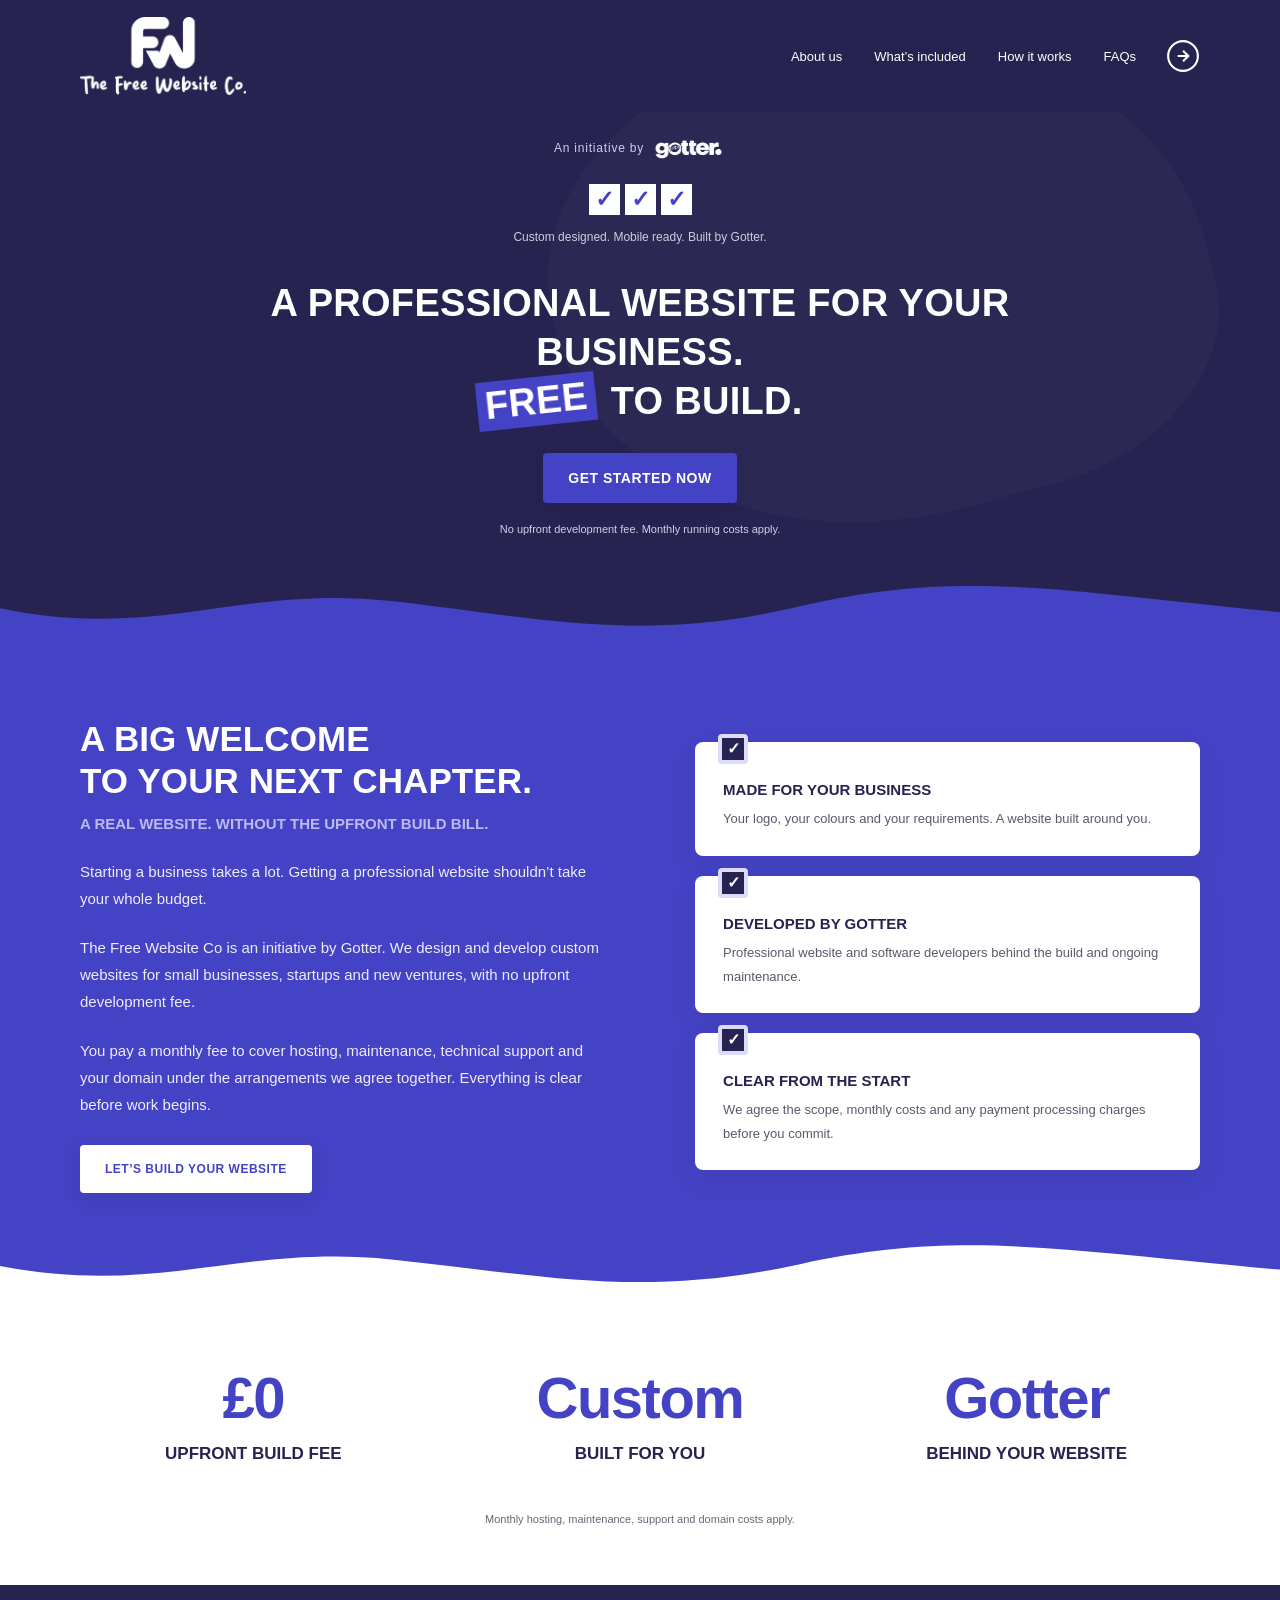
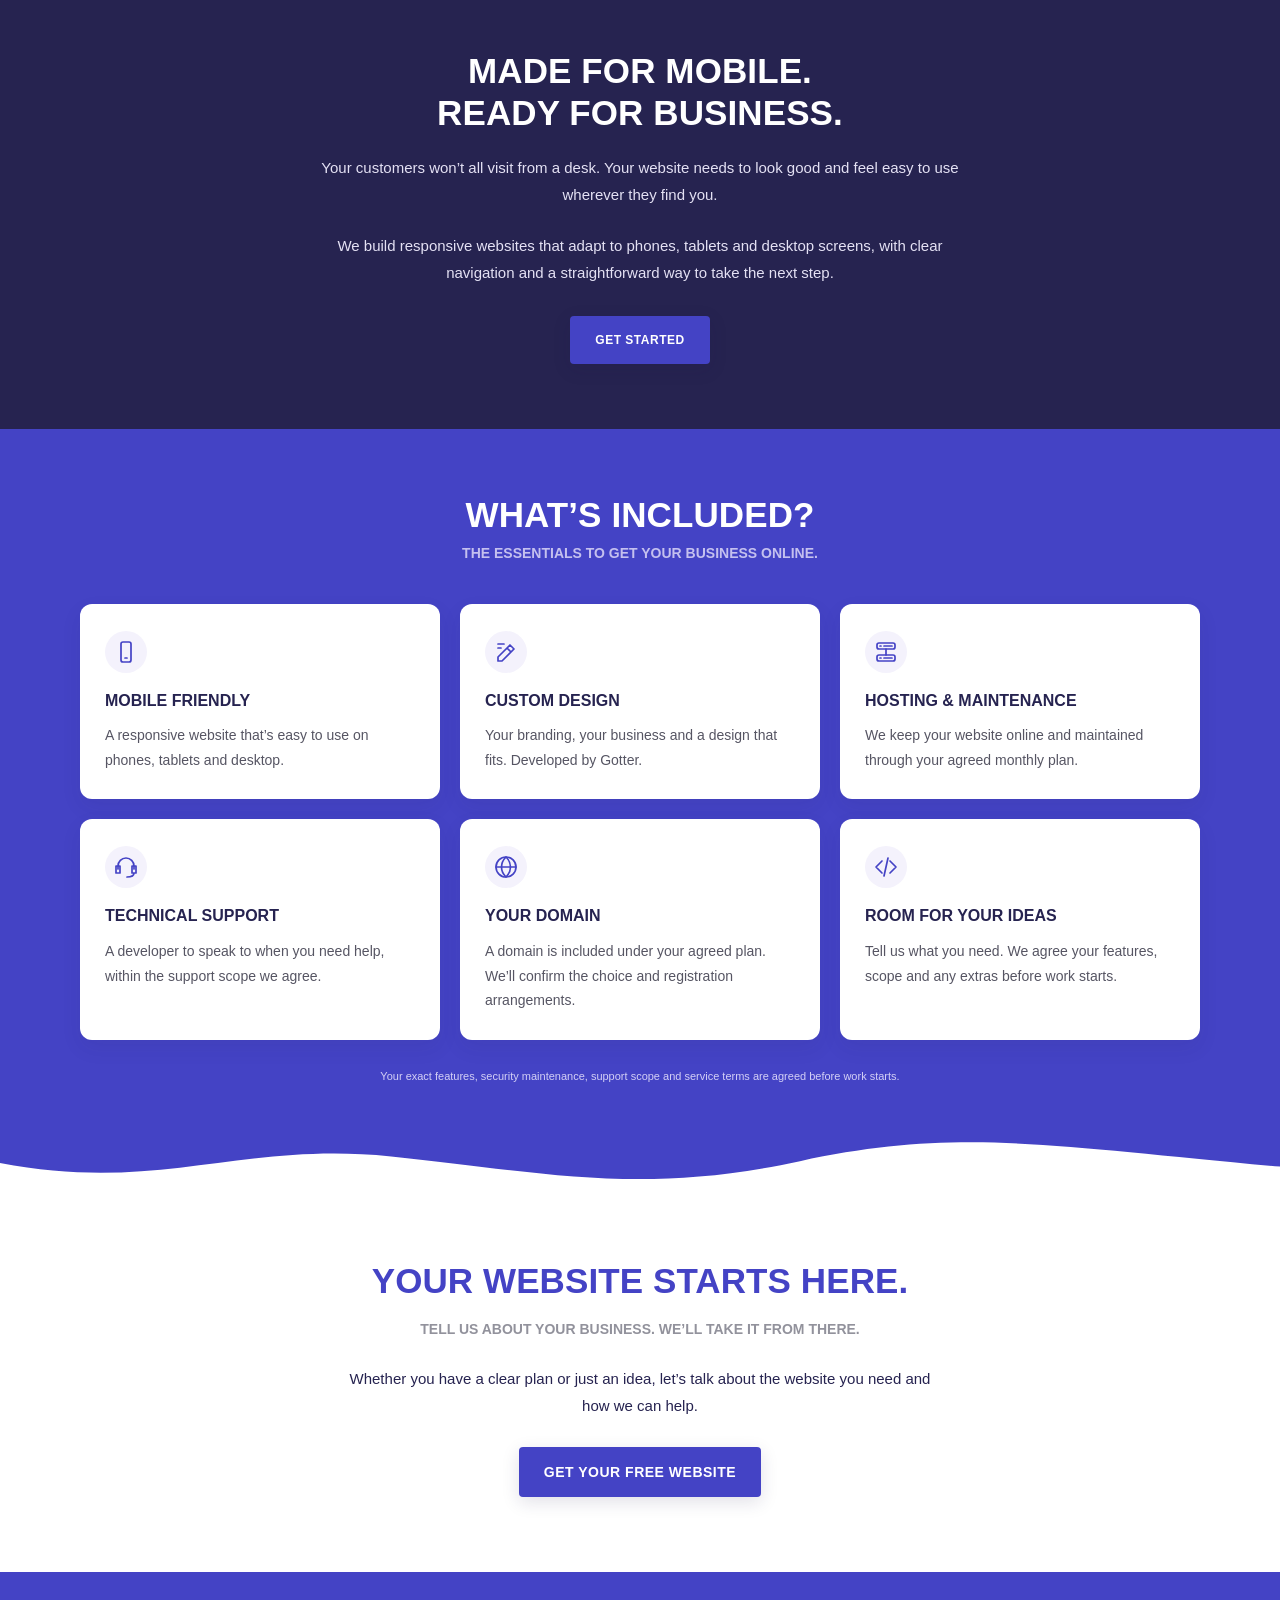
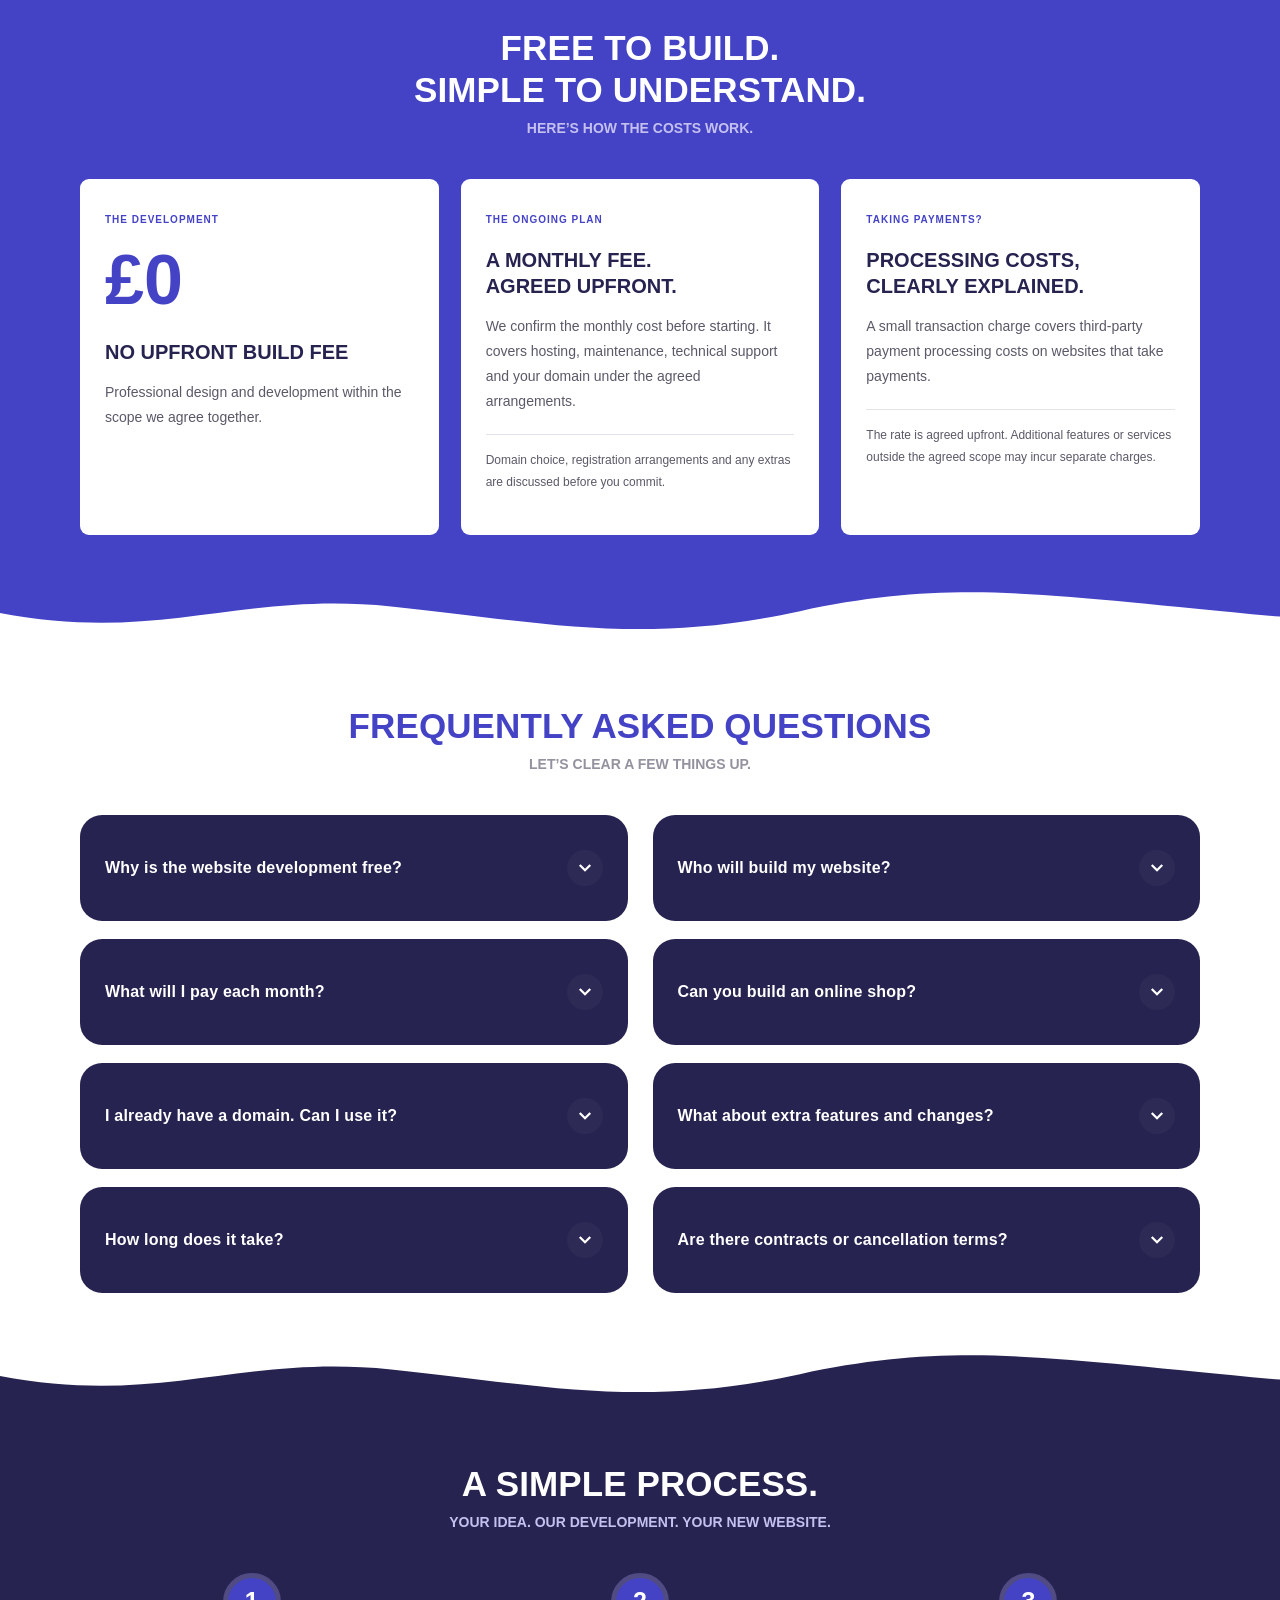
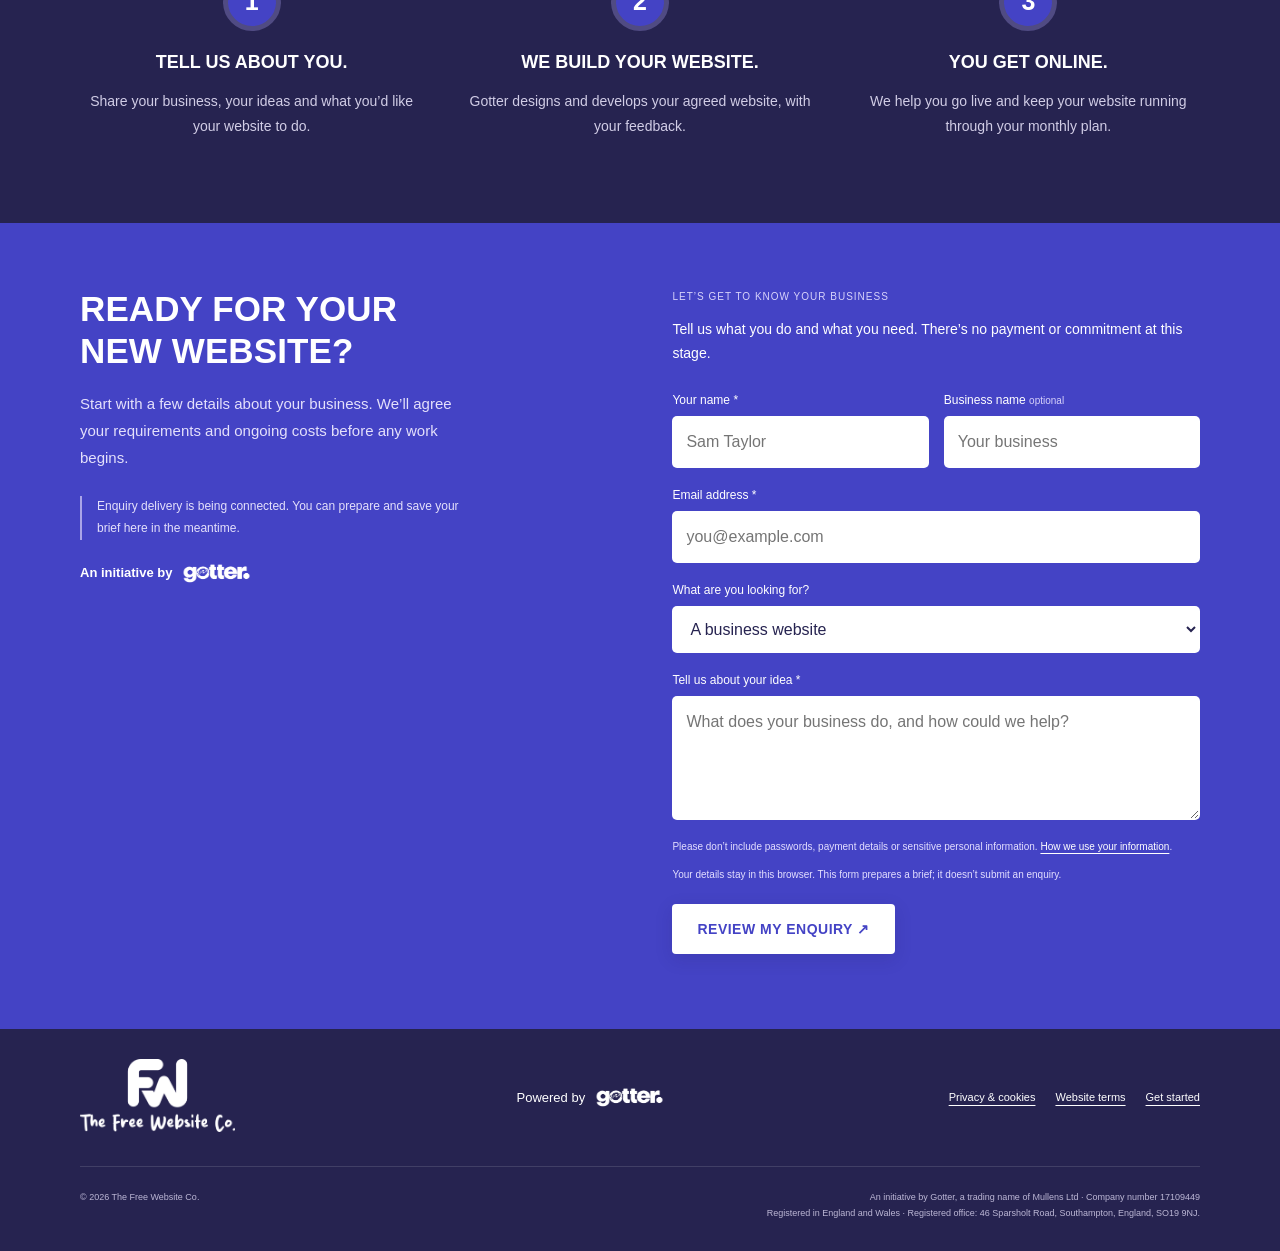
==== commit cbb5ab99: "Remove portfolio examples and project screenshots from website" ====
--- a/index.html
+++ b/index.html
@@ -1,13 +1,12 @@
 <!doctype html>
-<html lang="en-GB"><head><meta charset="utf-8"><meta name="viewport" content="width=device-width,initial-scale=1"><title>Free Website Development UK | The Free Website Co. by Gotter</title><meta name="description" content="Professional websites for UK small businesses and startups with no upfront development fee. Monthly hosting, maintenance and support costs apply. An initiative by Gotter."><meta name="theme-color" content="#4443c5"><meta property="og:title" content="Your professional website. Free to build. | The Free Website Co."><meta property="og:description" content="An initiative by Gotter. Professional website development with no upfront build fee and clear monthly running costs."><meta property="og:type" content="website"><link rel="icon" href="/assets/favicon.png"><link rel="stylesheet" href="/styles.css"><script src="/config.js" defer></script><script src="/script.js" defer></script><script type="application/ld+json">{"@context": "https://schema.org", "@type": "Organization", "name": "The Free Website Co", "description": "An initiative by Gotter providing professional website development for small businesses with no upfront development fee. Ongoing monthly charges apply.", "url":"https://thefreewebsite.co/", "logo":"https://thefreewebsite.co/assets/logo-purple.png", "parentOrganization": {"@type": "Organization", "name": "Gotter", "url": "https://gotter.co.uk", "legalName":"Mullens Ltd"}}</script><link rel="canonical" href="https://thefreewebsite.co/"><meta property="og:url" content="https://thefreewebsite.co/"><meta property="og:site_name" content="The Free Website Co"><meta property="og:locale" content="en_GB"><meta property="og:image" content="https://thefreewebsite.co/assets/social-card.png"><meta property="og:image:width" content="1200"><meta property="og:image:height" content="630"><meta property="og:image:alt" content="The Free Website Co. An initiative by Gotter. No upfront development fee; monthly costs apply."><meta name="twitter:card" content="summary_large_image"></head>
-<body id="home"><a class="skip" href="#main">Skip to content</a><header class="site-header"><div class="wrap nav"><a class="brand-lockup" href="#home" aria-label="The Free Website Co. home"><img class="logo" src="/assets/logo-white.png" width="210" height="98" alt="The Free Website Co."></a><nav class="desktop-nav" aria-label="Main navigation"><a href="#about">About us</a><a href="#included">What’s included</a><a href="#examples">Our work</a><a href="#questions">FAQs</a></nav><details class="mobile-menu"><summary aria-label="Open navigation"><span aria-hidden="true"></span><span aria-hidden="true"></span><span aria-hidden="true"></span></summary><nav aria-label="Mobile navigation"><a href="#about">About us</a><a href="#included">What’s included</a><a href="#examples">Our work</a><a href="#questions">FAQs</a><a href="#start">Get started ↗</a></nav></details><a class="header-action" href="#start" aria-label="Get started"><svg viewBox="0 0 32 32" fill="none" stroke="currentColor" stroke-width="2" aria-hidden="true"><circle cx="16" cy="16" r="14"/><path d="M11 16h10m-5-5 5 5-5 5"/></svg></a></div></header><main id="main">
-<section class="hero"><div class="hero-blob" aria-hidden="true"></div><div class="wrap hero-inner"><p class="gotter-badge"><span>An initiative by</span> <a data-gotter-link href="https://gotter.co.uk"><img class="gotter-logo" src="/assets/gotter-logo.webp" width="75" height="30" alt="Gotter"></a></p><div class="hero-checks" aria-label="Custom designed. Mobile ready. Built by Gotter."><span aria-hidden="true">✓</span><span aria-hidden="true">✓</span><span aria-hidden="true">✓</span></div><p class="hero-proof">Custom designed. Mobile ready. Built by Gotter.</p><h1>A professional website for your business.<br><span class="free-badge">Free</span> to build.</h1><a class="button" href="#start">Get started now</a><p class="hero-note">No upfront development fee. Monthly running costs apply.</p><div class="showcase" role="region" aria-roledescription="carousel" aria-label="Examples from Gotter’s wider portfolio"><div class="showcase-frame"><img id="showcase-image" src="/assets/projects/site-safety.webp" width="1200" height="700" alt="Site Safety website — an ecommerce project from Gotter’s wider portfolio"><div class="showcase-caption"><span id="showcase-name">SITE SAFETY</span><span id="showcase-type">ECOMMERCE WEBSITE</span></div></div><button type="button" class="carousel-arrow previous" aria-label="Previous website example">←</button><button type="button" class="carousel-arrow next" aria-label="Next website example">→</button><div class="carousel-dots" role="group" aria-label="Select a website example"><button type="button" aria-label="Show Site Safety" aria-pressed="true" data-slide="0"></button><button type="button" aria-label="Show Cuego" aria-pressed="false" data-slide="1"></button></div><p class="showcase-note">Examples from Gotter’s wider portfolio. Project scopes vary.</p><p class="sr-only" id="carousel-status" role="status" aria-live="polite"></p></div></div><svg class="wave" viewBox="0 0 1440 100" preserveAspectRatio="none" aria-hidden="true"><path fill="#4443c5" d="M0 45C180 96 270 8 440 34S720 100 900 42S1190 18 1440 51V100H0Z"/></svg></section>
+<html lang="en-GB"><head><meta charset="utf-8"><meta name="viewport" content="width=device-width,initial-scale=1"><title>Free Website Development UK | The Free Website Co. by Gotter</title><meta name="description" content="Professional websites for UK small businesses and startups with no upfront development fee. Monthly hosting, maintenance and support costs apply. An initiative by Gotter."><meta name="theme-color" content="#4443c5"><meta property="og:title" content="Your professional website. Free to build. | The Free Website Co."><meta property="og:description" content="An initiative by Gotter. Professional website development with no upfront build fee and clear monthly running costs."><meta property="og:type" content="website"><link rel="icon" href="/assets/favicon.png"><link rel="stylesheet" href="/styles.css"><script src="/config.js" defer></script><script src="/script.js" defer></script><script type="application/ld+json">{"@context": "https://schema.org", "@type": "Organization", "name": "The Free Website Co", "description": "An initiative by Gotter providing professional website development for small businesses with no upfront development fee. Ongoing monthly charges apply.", "url":"https://thefreewebsite.co/", "logo":"https://thefreewebsite.co/assets/logo-purple.png", "parentOrganization": {"@type": "Organization", "name": "Gotter", "url": "https://gotter.co.uk", "legalName":"Mullens Ltd"}}</script><link rel="canonical" href="https://thefreewebsite.co/"><meta property="og:url" content="https://thefreewebsite.co/"><meta property="og:site_name" content="The Free Website Co"><meta property="og:locale" content="en_GB"><meta property="og:image" content="https://thefreewebsite.co/assets/logo-purple.png"><meta property="og:image:alt" content="The Free Website Co. An initiative by Gotter. No upfront development fee; monthly costs apply."><meta name="twitter:card" content="summary_large_image"></head>
+<body id="home"><a class="skip" href="#main">Skip to content</a><header class="site-header"><div class="wrap nav"><a class="brand-lockup" href="#home" aria-label="The Free Website Co. home"><img class="logo" src="/assets/logo-white.png" width="210" height="98" alt="The Free Website Co."></a><nav class="desktop-nav" aria-label="Main navigation"><a href="#about">About us</a><a href="#included">What’s included</a><a href="#how-it-works">How it works</a><a href="#questions">FAQs</a></nav><details class="mobile-menu"><summary aria-label="Open navigation"><span aria-hidden="true"></span><span aria-hidden="true"></span><span aria-hidden="true"></span></summary><nav aria-label="Mobile navigation"><a href="#about">About us</a><a href="#included">What’s included</a><a href="#how-it-works">How it works</a><a href="#questions">FAQs</a><a href="#start">Get started ↗</a></nav></details><a class="header-action" href="#start" aria-label="Get started"><svg viewBox="0 0 32 32" fill="none" stroke="currentColor" stroke-width="2" aria-hidden="true"><circle cx="16" cy="16" r="14"/><path d="M11 16h10m-5-5 5 5-5 5"/></svg></a></div></header><main id="main">
+<section class="hero"><div class="hero-blob" aria-hidden="true"></div><div class="wrap hero-inner"><p class="gotter-badge"><span>An initiative by</span> <a data-gotter-link href="https://gotter.co.uk"><img class="gotter-logo" src="/assets/gotter-logo.webp" width="75" height="30" alt="Gotter"></a></p><div class="hero-checks" aria-label="Custom designed. Mobile ready. Built by Gotter."><span aria-hidden="true">✓</span><span aria-hidden="true">✓</span><span aria-hidden="true">✓</span></div><p class="hero-proof">Custom designed. Mobile ready. Built by Gotter.</p><h1>A professional website for your business.<br><span class="free-badge">Free</span> to build.</h1><a class="button" href="#start">Get started now</a><p class="hero-note">No upfront development fee. Monthly running costs apply.</p></div><svg class="wave" viewBox="0 0 1440 100" preserveAspectRatio="none" aria-hidden="true"><path fill="#4443c5" d="M0 45C180 96 270 8 440 34S720 100 900 42S1190 18 1440 51V100H0Z"/></svg></section>
 <section class="welcome purple" id="about"><div class="wrap welcome-grid"><div><h2>A big welcome<br>to your next chapter.</h2><p class="subheading">A REAL WEBSITE. WITHOUT THE UPFRONT BUILD BILL.</p><p>Starting a business takes a lot. Getting a professional website shouldn’t take your whole budget.</p><p>The Free Website Co is an initiative by Gotter. We design and develop custom websites for small businesses, startups and new ventures, with no upfront development fee.</p><p>You pay a monthly fee to cover hosting, maintenance, technical support and your domain under the arrangements we agree together. Everything is clear before work begins.</p><a class="button white-button" href="#start">Let’s build your website</a></div><div class="promise-cards"><article><span class="promise-icon" aria-hidden="true">✓</span><h3>Made for your business</h3><p>Your logo, your colours and your requirements. A website built around you.</p></article><article><span class="promise-icon" aria-hidden="true">✓</span><h3>Developed by Gotter</h3><p>Professional website and software developers behind the build and ongoing maintenance.</p></article><article><span class="promise-icon" aria-hidden="true">✓</span><h3>Clear from the start</h3><p>We agree the scope, monthly costs and any payment processing charges before you commit.</p></article></div></div><svg class="wave" viewBox="0 0 1440 100" preserveAspectRatio="none" aria-hidden="true"><path fill="#ffffff" d="M0 45C180 96 270 8 440 34S720 100 900 42S1190 18 1440 51V100H0Z"/></svg></section>
 <section class="numbers"><div class="wrap numbers-grid"><div><strong>£0</strong><h3>UPFRONT BUILD FEE</h3></div><div><strong>Custom</strong><h3>BUILT FOR YOU</h3></div><div><strong>Gotter</strong><h3>BEHIND YOUR WEBSITE</h3></div></div><p>Monthly hosting, maintenance, support and domain costs apply.</p></section>
-<section class="mobile-first deep"><div class="wrap mobile-grid"><div><h2>Made for mobile.<br>Ready for business.</h2><p>Your customers won’t all visit from a desk. Your website needs to look good and feel easy to use wherever they find you.</p><p>We build responsive websites that adapt to phones, tablets and desktop screens, with clear navigation and a straightforward way to take the next step.</p><a class="button" href="#start">Get started</a></div><div class="phone-scene" aria-label="Illustrative responsive website layouts"><div class="phone phone-back"><div class="phone-screen"><span class="phone-brand">YOUR BUSINESS</span><span class="phone-menu" aria-hidden="true">☰</span><div class="phone-banner"><span>BIG IDEAS.<br>SMALL SCREEN.</span><i aria-hidden="true">↗</i></div><b>A website that<br>goes with you.</b><p>Introduce your business.<br>Make the next step easy.</p><span class="phone-btn">GET IN TOUCH ↗</span><div class="phone-lines" aria-hidden="true"><i></i><i></i><i></i></div></div></div><div class="phone phone-front"><div class="phone-screen"><span class="phone-brand">YOUR ONLINE SHOP</span><span class="phone-menu" aria-hidden="true">☰</span><h3>Something<br>worth finding.</h3><div class="phone-product" aria-hidden="true"><div class="product-bag"></div><span>MADE<br>FOR YOU.</span></div><b>Your next favourite.</b><span class="phone-btn">EXPLORE THE COLLECTION ↗</span></div></div><p class="phone-note">Illustrative mobile layouts.</p></div></div></section>
+<section class="mobile-first deep"><div class="wrap mobile-grid"><div><h2>Made for mobile.<br>Ready for business.</h2><p>Your customers won’t all visit from a desk. Your website needs to look good and feel easy to use wherever they find you.</p><p>We build responsive websites that adapt to phones, tablets and desktop screens, with clear navigation and a straightforward way to take the next step.</p><a class="button" href="#start">Get started</a></div></div></section>
 <section class="included purple" id="included"><div class="wrap"><div class="center-heading"><h2>What’s included?</h2><p>THE ESSENTIALS TO GET YOUR BUSINESS ONLINE.</p></div><div class="feature-grid"><article class="feature-card"><span class="feature-icon"><svg viewBox="0 0 24 24" fill="none" stroke="currentColor" stroke-width="1.7" stroke-linecap="round" stroke-linejoin="round" aria-hidden="true"><rect x="7" y="2" width="10" height="20" rx="2"/><path d="M11 18h2"/></svg></span><h3>MOBILE FRIENDLY</h3><p>A responsive website that’s easy to use on phones, tablets and desktop.</p></article><article class="feature-card"><span class="feature-icon"><svg viewBox="0 0 24 24" fill="none" stroke="currentColor" stroke-width="1.7" stroke-linecap="round" stroke-linejoin="round" aria-hidden="true"><path d="m4 17 12-12 4 4-12 12H4v-4Zm9-9 4 4M4 4h6M4 8h3"/></svg></span><h3>CUSTOM DESIGN</h3><p>Your branding, your business and a design that fits. Developed by Gotter.</p></article><article class="feature-card"><span class="feature-icon"><svg viewBox="0 0 24 24" fill="none" stroke="currentColor" stroke-width="1.7" stroke-linecap="round" stroke-linejoin="round" aria-hidden="true"><rect x="3" y="3" width="18" height="6" rx="2"/><rect x="3" y="15" width="18" height="6" rx="2"/><path d="M6 6h1m3 0h8M6 18h1m3 0h8M12 9v6"/></svg></span><h3>HOSTING & MAINTENANCE</h3><p>We keep your website online and maintained through your agreed monthly plan.</p></article><article class="feature-card"><span class="feature-icon"><svg viewBox="0 0 24 24" fill="none" stroke="currentColor" stroke-width="1.7" stroke-linecap="round" stroke-linejoin="round" aria-hidden="true"><path d="M4 14v-3a8 8 0 0 1 16 0v3M4 11H2v7h4v-7Zm16 0h2v7h-4v-7Zm0 7c0 3-3 4-7 4"/></svg></span><h3>TECHNICAL SUPPORT</h3><p>A developer to speak to when you need help, within the support scope we agree.</p></article><article class="feature-card"><span class="feature-icon"><svg viewBox="0 0 24 24" fill="none" stroke="currentColor" stroke-width="1.7" stroke-linecap="round" stroke-linejoin="round" aria-hidden="true"><circle cx="12" cy="12" r="10"/><path d="M2 12h20M12 2c6 6 6 14 0 20-6-6-6-14 0-20Z"/></svg></span><h3>YOUR DOMAIN</h3><p>A domain is included under your agreed plan. We’ll confirm the choice and registration arrangements.</p></article><article class="feature-card"><span class="feature-icon"><svg viewBox="0 0 24 24" fill="none" stroke="currentColor" stroke-width="1.7" stroke-linecap="round" stroke-linejoin="round" aria-hidden="true"><path d="m8 6-6 6 6 6m8-12 6 6-6 6M14 3l-4 18"/></svg></span><h3>ROOM FOR YOUR IDEAS</h3><p>Tell us what you need. We agree your features, scope and any extras before work starts.</p></article></div><p class="section-note">Your exact features, security maintenance, support scope and service terms are agreed before work starts.</p></div><svg class="wave" viewBox="0 0 1440 100" preserveAspectRatio="none" aria-hidden="true"><path fill="#ffffff" d="M0 45C180 96 270 8 440 34S720 100 900 42S1190 18 1440 51V100H0Z"/></svg></section>
 <section class="claim"><div class="wrap narrow"><h2>Your website starts here.</h2><p class="subheading">TELL US ABOUT YOUR BUSINESS. WE’LL TAKE IT FROM THERE.</p><p>Whether you have a clear plan or just an idea, let’s talk about the website you need and how we can help.</p><a class="button" href="#start">Get your free website</a></div></section>
-<section class="examples deep" id="examples"><div class="wrap"><div class="center-heading"><h2>A little of what we do.</h2><p>PROJECTS FROM GOTTER’S WIDER PORTFOLIO.</p></div><div class="project-grid"><article class="project-card"><a href="https://site-safety.co.uk/" target="_blank" rel="noopener noreferrer"><img src="/assets/projects/site-safety.webp" width="1200" height="700" loading="lazy" alt="Site Safety ecommerce website preview"><h3>Site Safety <span aria-hidden="true">↗</span></h3></a><p>An online trade supply store, with product browsing, trade account features and purchasing tools.</p></article><article class="project-card"><a href="https://www.cuego.co.uk/" target="_blank" rel="noopener noreferrer"><img src="/assets/projects/cuego.webp" width="1200" height="700" loading="lazy" alt="Cuego table ordering website preview"><h3>Cuego <span aria-hidden="true">↗</span></h3></a><p>A digital ordering platform that helps guests find their venue and order from their table.</p></article></div><p class="section-note">These are separate Gotter projects. They illustrate our wider work; your own website and included features are agreed individually.</p></div><svg class="wave" viewBox="0 0 1440 100" preserveAspectRatio="none" aria-hidden="true"><path fill="#4443c5" d="M0 45C180 96 270 8 440 34S720 100 900 42S1190 18 1440 51V100H0Z"/></svg></section>
 <section class="costs purple" id="the-cost"><div class="wrap"><div class="center-heading"><h2>Free to build.<br>Simple to understand.</h2><p>HERE’S HOW THE COSTS WORK.</p></div><div class="cost-cards"><article><span>THE DEVELOPMENT</span><strong>£0</strong><h3>No upfront build fee</h3><p>Professional design and development within the scope we agree together.</p></article><article><span>THE ONGOING PLAN</span><h3>A monthly fee.<br>Agreed upfront.</h3><p id="monthly-copy">We confirm the monthly cost before starting. It covers hosting, maintenance, technical support and your domain under the agreed arrangements.</p><p class="small-print">Domain choice, registration arrangements and any extras are discussed before you commit.</p></article><article><span>TAKING PAYMENTS?</span><h3>Processing costs,<br>clearly explained.</h3><p>A small transaction charge covers third-party payment processing costs on websites that take payments.</p><p class="small-print">The rate is agreed upfront. Additional features or services outside the agreed scope may incur separate charges.</p></article></div></div><svg class="wave" viewBox="0 0 1440 100" preserveAspectRatio="none" aria-hidden="true"><path fill="#ffffff" d="M0 45C180 96 270 8 440 34S720 100 900 42S1190 18 1440 51V100H0Z"/></svg></section>
 <section class="faq-section" id="questions"><div class="wrap"><div class="center-heading"><h2>Frequently asked questions</h2><p>LET’S CLEAR A FEW THINGS UP.</p></div><div class="faqs"><details><summary>Why is the website development free?<span aria-hidden="true"><svg viewBox="0 0 24 24" fill="none" stroke="currentColor" stroke-width="3"><path d="m5 8 7 7 7-7"/></svg></span></summary><p>Gotter created this initiative to make professional websites more accessible to small businesses and startups. We don’t charge an upfront development fee for the agreed website build. You pay an ongoing monthly fee for hosting, maintenance, technical support and your domain under the agreed arrangements.</p></details><details><summary>Who will build my website?<span aria-hidden="true"><svg viewBox="0 0 24 24" fill="none" stroke="currentColor" stroke-width="3"><path d="m5 8 7 7 7-7"/></svg></span></summary><p>Gotter designs, develops and maintains your website. The Free Website Co is an initiative by Gotter, rather than a separate development agency.</p></details><details><summary>What will I pay each month?<span aria-hidden="true"><svg viewBox="0 0 24 24" fill="none" stroke="currentColor" stroke-width="3"><path d="m5 8 7 7 7-7"/></svg></span></summary><p id="monthly-faq">We confirm your monthly fee once we understand what you need, before work begins. Hosting, maintenance, technical support and your domain are included under the arrangements we agree.</p></details><details><summary>Can you build an online shop?<span aria-hidden="true"><svg viewBox="0 0 24 24" fill="none" stroke="currentColor" stroke-width="3"><path d="m5 8 7 7 7-7"/></svg></span></summary><p>Tell us about the products you want to sell and the features you need. We’ll agree the scope first. Websites taking payments carry a small transaction charge to cover third-party payment processing costs, with the rate explained upfront.</p></details><details><summary>I already have a domain. Can I use it?<span aria-hidden="true"><svg viewBox="0 0 24 24" fill="none" stroke="currentColor" stroke-width="3"><path d="m5 8 7 7 7-7"/></svg></span></summary><p>Yes, tell us which domain you already have. We’ll discuss the connection, registration and ongoing arrangements with you before starting.</p></details><details><summary>What about extra features and changes?<span aria-hidden="true"><svg viewBox="0 0 24 24" fill="none" stroke="currentColor" stroke-width="3"><path d="m5 8 7 7 7-7"/></svg></span></summary><p>Features or services outside the agreed scope may incur additional charges. We’ll explain and agree those costs before undertaking the extra work.</p></details><details><summary>How long does it take?<span aria-hidden="true"><svg viewBox="0 0 24 24" fill="none" stroke="currentColor" stroke-width="3"><path d="m5 8 7 7 7-7"/></svg></span></summary><p>The timeline depends on your project and the content you have ready. We’ll agree a realistic schedule before work begins.</p></details><details><summary>Are there contracts or cancellation terms?<span aria-hidden="true"><svg viewBox="0 0 24 24" fill="none" stroke="currentColor" stroke-width="3"><path d="m5 8 7 7 7-7"/></svg></span></summary><p>The project agreement explains the monthly plan, responsibilities, domain arrangements and cancellation terms before you commit. Enquiring does not create a service contract.</p></details></div></div><svg class="wave" viewBox="0 0 1440 100" preserveAspectRatio="none" aria-hidden="true"><path fill="#262350" d="M0 45C180 96 270 8 440 34S720 100 900 42S1190 18 1440 51V100H0Z"/></svg></section>
 <section class="process-section deep" id="how-it-works"><div class="wrap"><div class="center-heading"><h2>A simple process.</h2><p>YOUR IDEA. OUR DEVELOPMENT. YOUR NEW WEBSITE.</p></div><div class="process-grid"><article><span>1</span><h3>Tell us about you.</h3><p>Share your business, your ideas and what you’d like your website to do.</p></article><article><span>2</span><h3>We build your website.</h3><p>Gotter designs and develops your agreed website, with your feedback.</p></article><article><span>3</span><h3>You get online.</h3><p>We help you go live and keep your website running through your monthly plan.</p></article></div></div></section>
--- a/styles.css
+++ b/styles.css
@@ -51,3 +51,7 @@
  .legal-copy p{font-size:16px}.legal-footer nav a{min-height:44px;display:inline-flex;align-items:center}
 }
 @media(max-width:380px){.feature-grid{grid-template-columns:1fr}.feature-card{padding:24px}.feature-card p{font-size:15px}.feature-icon{margin-bottom:12px}.hero h1{font-size:26px}.hero-proof{font-size:11px}.phone-scene{transform:scale(.9);transform-origin:top center;height:390px}.showcase-caption{font-size:9px}.showcase-caption span:last-child{font-size:7px}}
+
+/* The homepage focuses on the offer rather than portfolio examples. */
+.hero{padding-bottom:105px}.hero>.wave{height:65px}.welcome{padding-top:75px}.mobile-grid{grid-template-columns:1fr;max-width:740px;text-align:center;gap:0}.mobile-first{padding:65px 0}.mobile-grid h2{margin-inline:auto}.mobile-grid p{max-width:650px;margin-inline:auto}
+@media(max-width:600px){.hero{padding-bottom:80px}.hero>.wave{height:45px}.welcome{padding-top:55px}.mobile-first{padding:50px 0}}
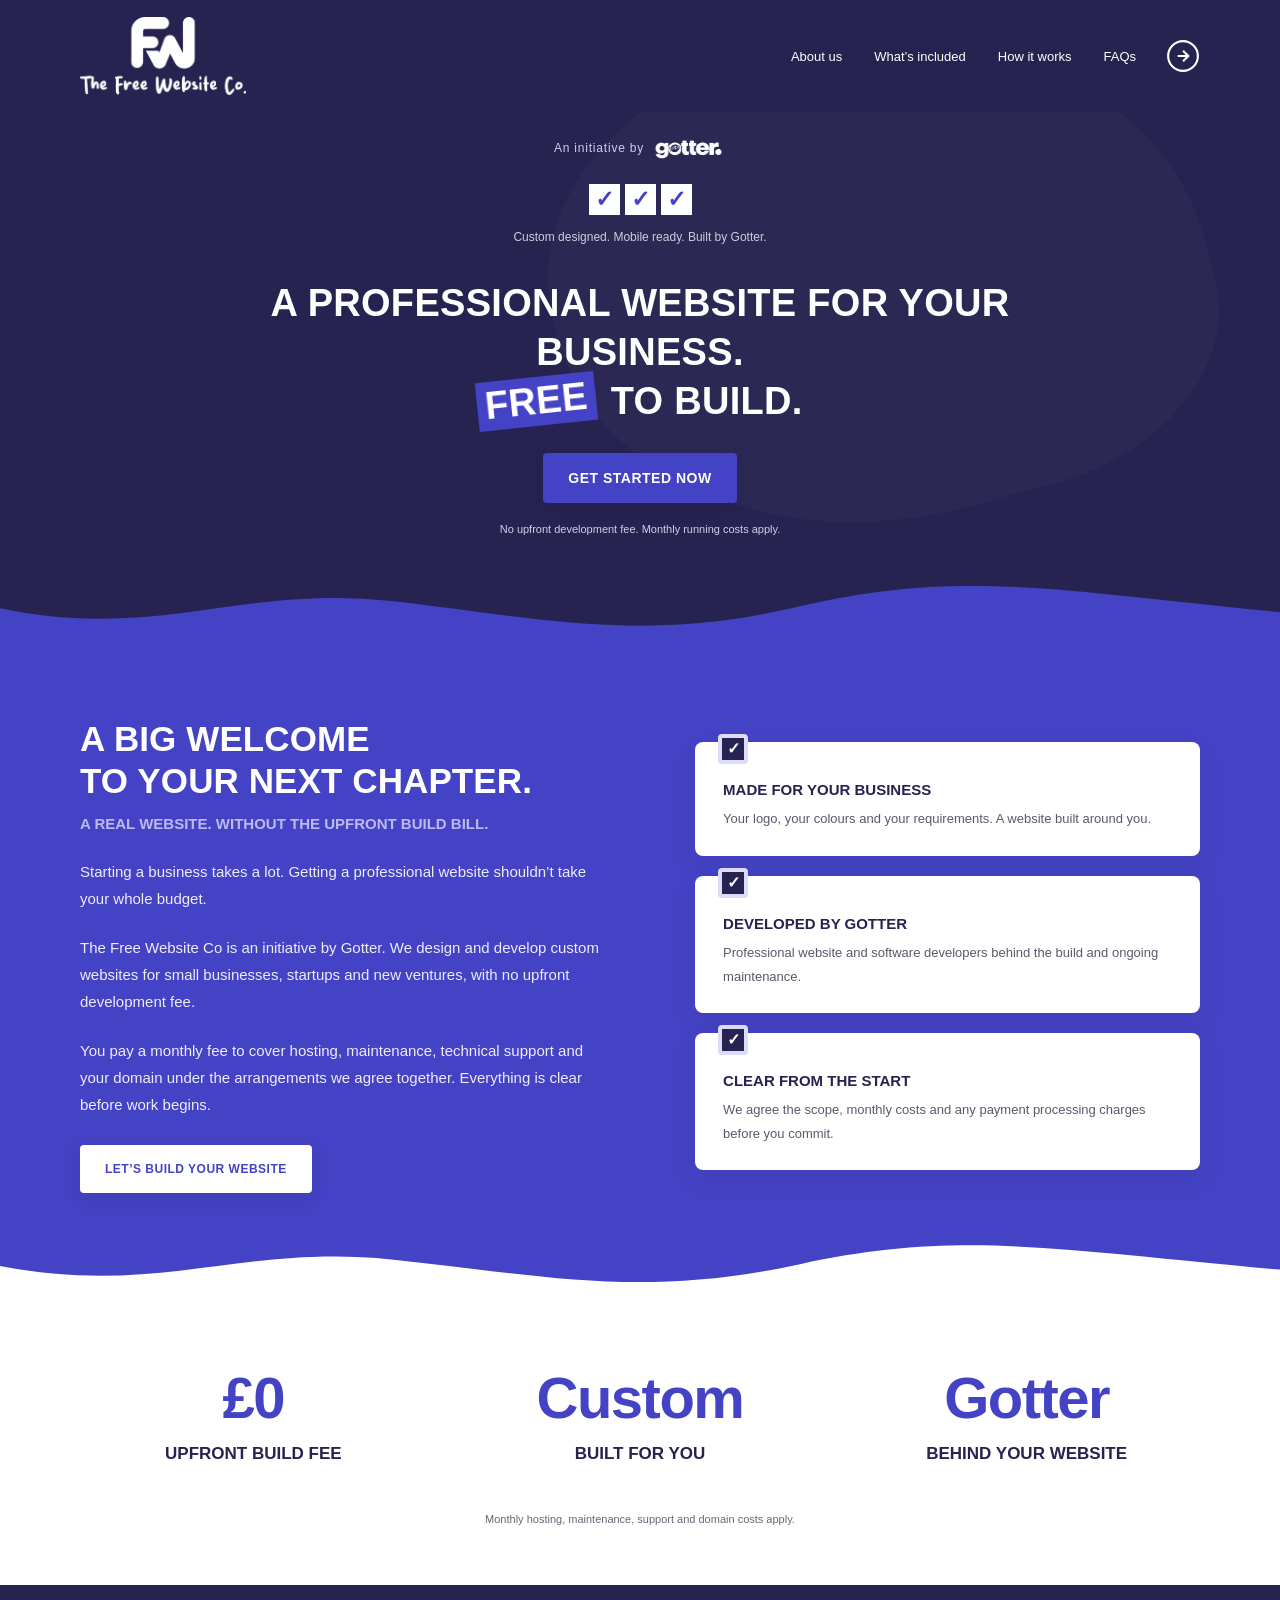
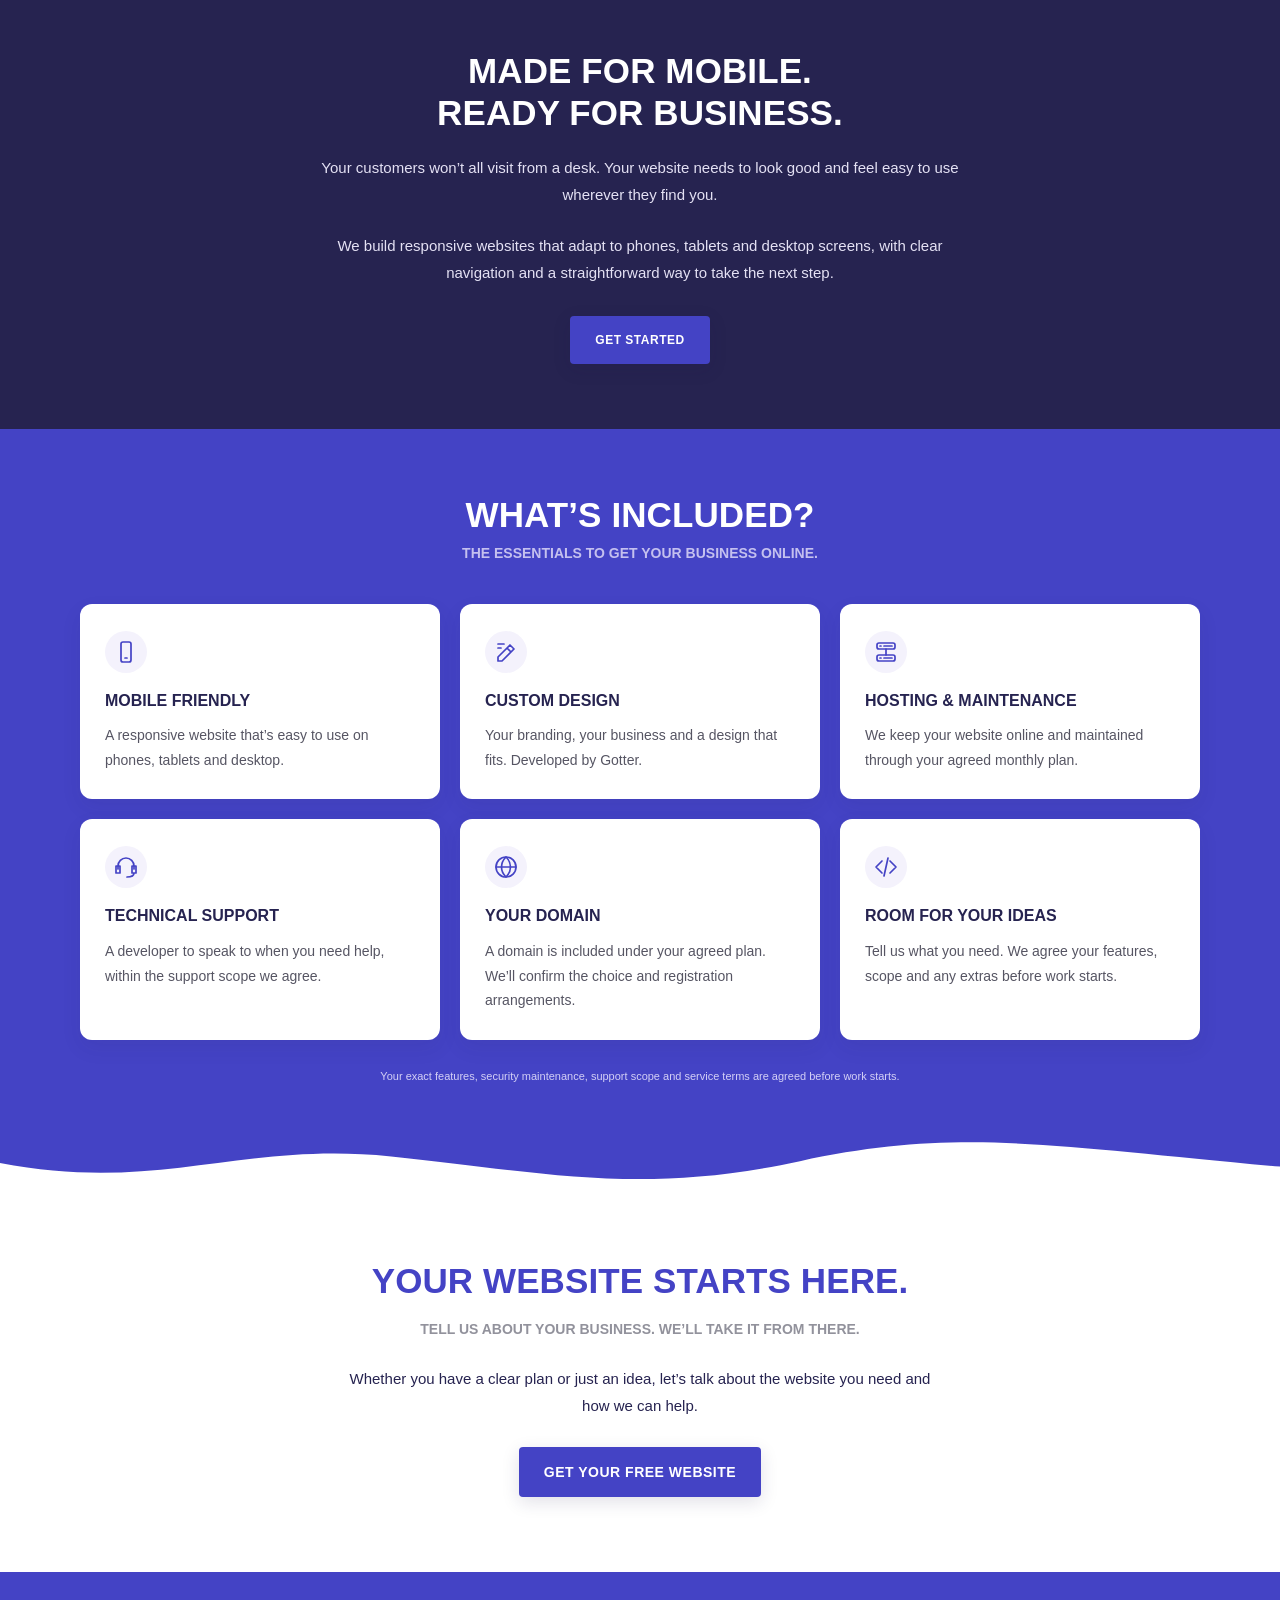
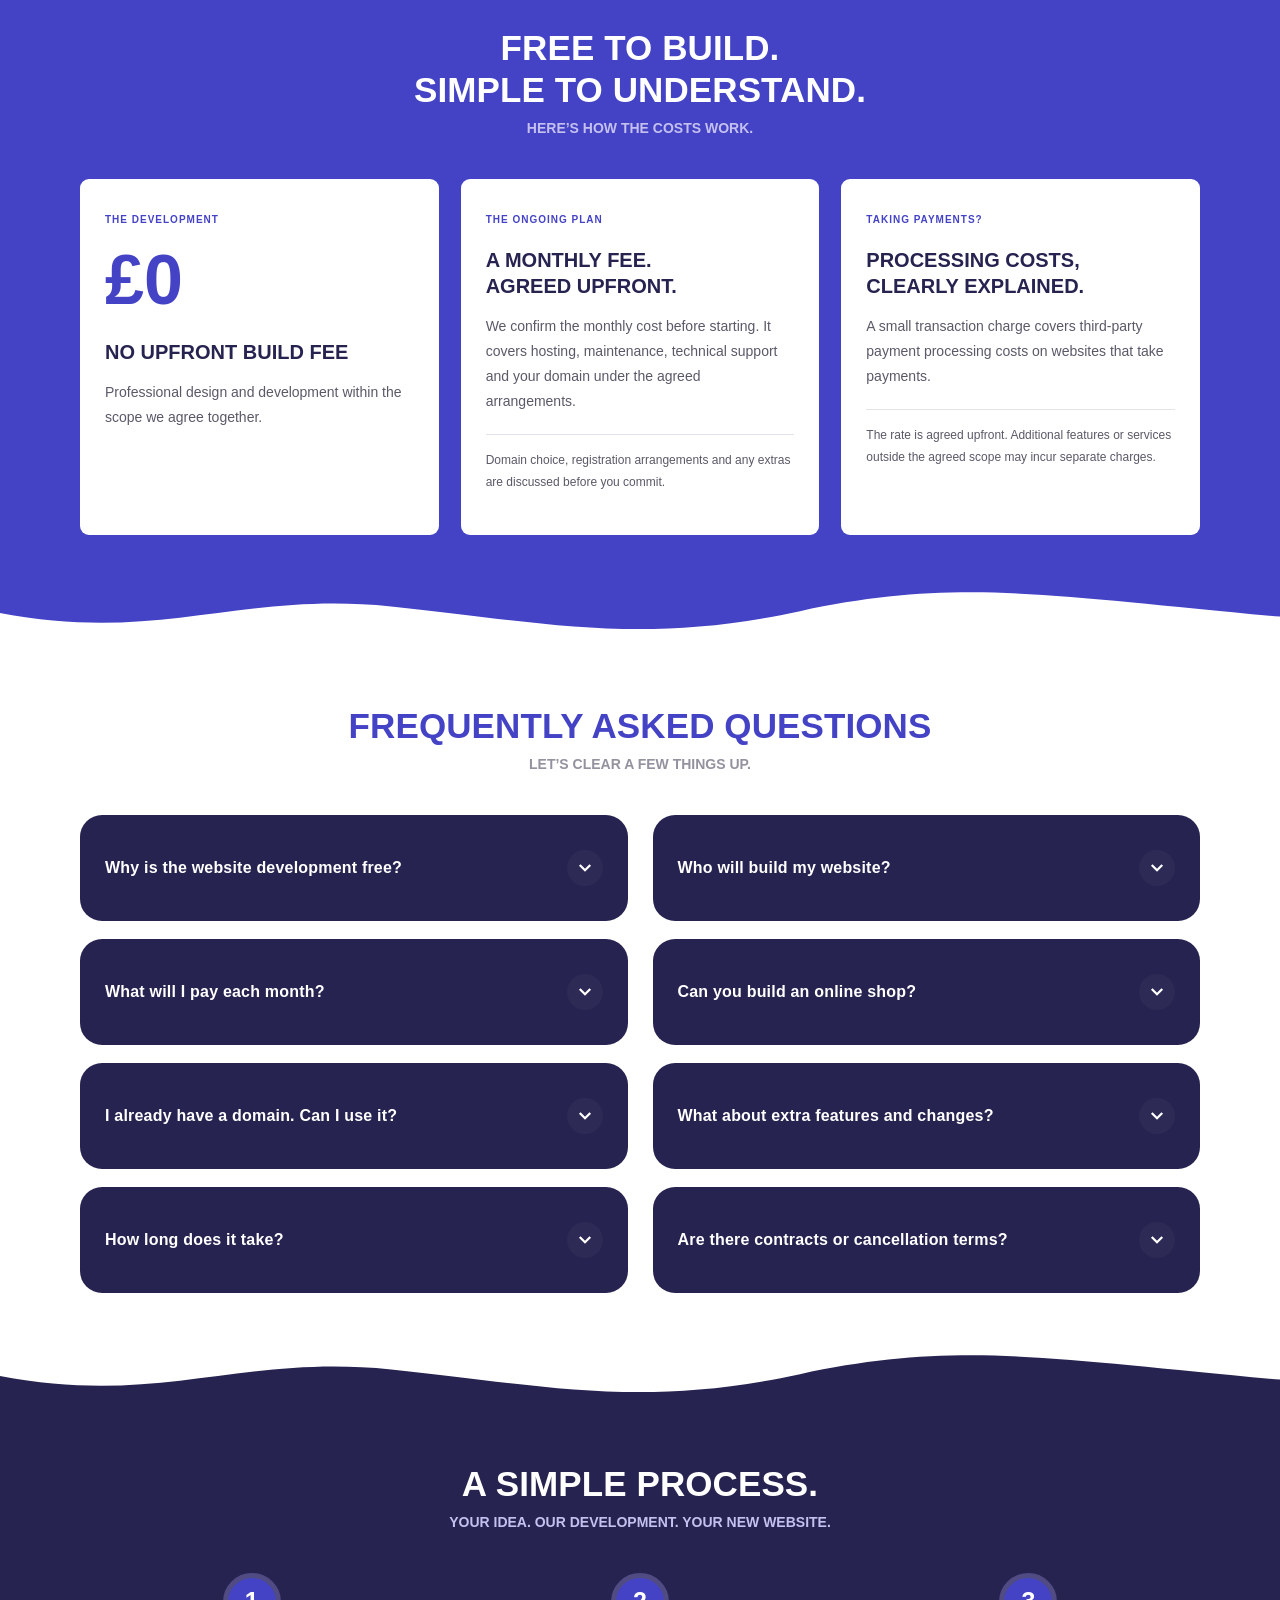
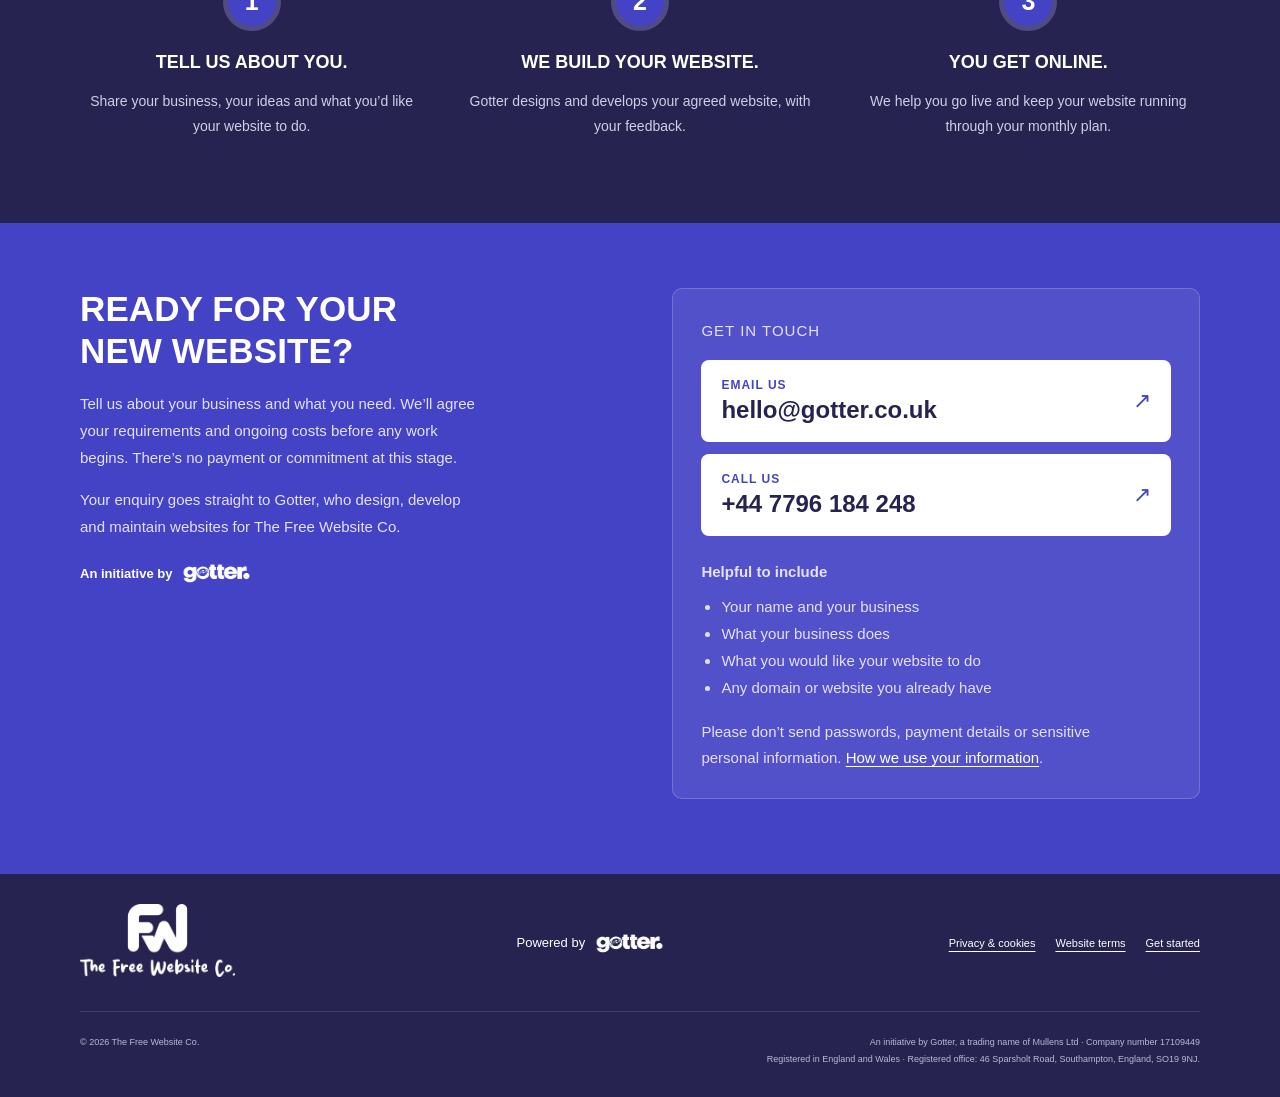
==== commit f588d736: "Replace the unfinished enquiry tool with direct email and phone contact The enquiry section said del" ====
--- a/index.html
+++ b/index.html
@@ -10,5 +10,5 @@
 <section class="costs purple" id="the-cost"><div class="wrap"><div class="center-heading"><h2>Free to build.<br>Simple to understand.</h2><p>HERE’S HOW THE COSTS WORK.</p></div><div class="cost-cards"><article><span>THE DEVELOPMENT</span><strong>£0</strong><h3>No upfront build fee</h3><p>Professional design and development within the scope we agree together.</p></article><article><span>THE ONGOING PLAN</span><h3>A monthly fee.<br>Agreed upfront.</h3><p id="monthly-copy">We confirm the monthly cost before starting. It covers hosting, maintenance, technical support and your domain under the agreed arrangements.</p><p class="small-print">Domain choice, registration arrangements and any extras are discussed before you commit.</p></article><article><span>TAKING PAYMENTS?</span><h3>Processing costs,<br>clearly explained.</h3><p>A small transaction charge covers third-party payment processing costs on websites that take payments.</p><p class="small-print">The rate is agreed upfront. Additional features or services outside the agreed scope may incur separate charges.</p></article></div></div><svg class="wave" viewBox="0 0 1440 100" preserveAspectRatio="none" aria-hidden="true"><path fill="#ffffff" d="M0 45C180 96 270 8 440 34S720 100 900 42S1190 18 1440 51V100H0Z"/></svg></section>
 <section class="faq-section" id="questions"><div class="wrap"><div class="center-heading"><h2>Frequently asked questions</h2><p>LET’S CLEAR A FEW THINGS UP.</p></div><div class="faqs"><details><summary>Why is the website development free?<span aria-hidden="true"><svg viewBox="0 0 24 24" fill="none" stroke="currentColor" stroke-width="3"><path d="m5 8 7 7 7-7"/></svg></span></summary><p>Gotter created this initiative to make professional websites more accessible to small businesses and startups. We don’t charge an upfront development fee for the agreed website build. You pay an ongoing monthly fee for hosting, maintenance, technical support and your domain under the agreed arrangements.</p></details><details><summary>Who will build my website?<span aria-hidden="true"><svg viewBox="0 0 24 24" fill="none" stroke="currentColor" stroke-width="3"><path d="m5 8 7 7 7-7"/></svg></span></summary><p>Gotter designs, develops and maintains your website. The Free Website Co is an initiative by Gotter, rather than a separate development agency.</p></details><details><summary>What will I pay each month?<span aria-hidden="true"><svg viewBox="0 0 24 24" fill="none" stroke="currentColor" stroke-width="3"><path d="m5 8 7 7 7-7"/></svg></span></summary><p id="monthly-faq">We confirm your monthly fee once we understand what you need, before work begins. Hosting, maintenance, technical support and your domain are included under the arrangements we agree.</p></details><details><summary>Can you build an online shop?<span aria-hidden="true"><svg viewBox="0 0 24 24" fill="none" stroke="currentColor" stroke-width="3"><path d="m5 8 7 7 7-7"/></svg></span></summary><p>Tell us about the products you want to sell and the features you need. We’ll agree the scope first. Websites taking payments carry a small transaction charge to cover third-party payment processing costs, with the rate explained upfront.</p></details><details><summary>I already have a domain. Can I use it?<span aria-hidden="true"><svg viewBox="0 0 24 24" fill="none" stroke="currentColor" stroke-width="3"><path d="m5 8 7 7 7-7"/></svg></span></summary><p>Yes, tell us which domain you already have. We’ll discuss the connection, registration and ongoing arrangements with you before starting.</p></details><details><summary>What about extra features and changes?<span aria-hidden="true"><svg viewBox="0 0 24 24" fill="none" stroke="currentColor" stroke-width="3"><path d="m5 8 7 7 7-7"/></svg></span></summary><p>Features or services outside the agreed scope may incur additional charges. We’ll explain and agree those costs before undertaking the extra work.</p></details><details><summary>How long does it take?<span aria-hidden="true"><svg viewBox="0 0 24 24" fill="none" stroke="currentColor" stroke-width="3"><path d="m5 8 7 7 7-7"/></svg></span></summary><p>The timeline depends on your project and the content you have ready. We’ll agree a realistic schedule before work begins.</p></details><details><summary>Are there contracts or cancellation terms?<span aria-hidden="true"><svg viewBox="0 0 24 24" fill="none" stroke="currentColor" stroke-width="3"><path d="m5 8 7 7 7-7"/></svg></span></summary><p>The project agreement explains the monthly plan, responsibilities, domain arrangements and cancellation terms before you commit. Enquiring does not create a service contract.</p></details></div></div><svg class="wave" viewBox="0 0 1440 100" preserveAspectRatio="none" aria-hidden="true"><path fill="#262350" d="M0 45C180 96 270 8 440 34S720 100 900 42S1190 18 1440 51V100H0Z"/></svg></section>
 <section class="process-section deep" id="how-it-works"><div class="wrap"><div class="center-heading"><h2>A simple process.</h2><p>YOUR IDEA. OUR DEVELOPMENT. YOUR NEW WEBSITE.</p></div><div class="process-grid"><article><span>1</span><h3>Tell us about you.</h3><p>Share your business, your ideas and what you’d like your website to do.</p></article><article><span>2</span><h3>We build your website.</h3><p>Gotter designs and develops your agreed website, with your feedback.</p></article><article><span>3</span><h3>You get online.</h3><p>We help you go live and keep your website running through your monthly plan.</p></article></div></div></section>
-<section class="contact purple" id="start"><div class="wrap contact-grid"><div><h2>Ready for your<br>new website?</h2><p>Start with a few details about your business. We’ll agree your requirements and ongoing costs before any work begins.</p><p class="contact-status" id="contact-status">Enquiry delivery is being connected. You can prepare and save your brief here in the meantime.</p><a class="gotter-link" data-gotter-link href="https://gotter.co.uk"><span>An initiative by</span> <img class="gotter-logo" src="/assets/gotter-logo.webp" width="75" height="30" alt="Gotter"></a></div><form id="brief-form" aria-describedby="form-note"><p class="form-kicker">LET’S GET TO KNOW YOUR BUSINESS</p><p class="form-intro">Tell us what you do and what you need. There’s no payment or commitment at this stage.</p><div class="form-row"><label>Your name <span aria-hidden="true">*</span><input name="name" autocomplete="name" maxlength="100" required placeholder="Sam Taylor"></label><label>Business name <span class="optional">optional</span><input name="business" autocomplete="organization" maxlength="150" placeholder="Your business"></label></div><label>Email address <span aria-hidden="true">*</span><input name="email" type="email" autocomplete="email" maxlength="254" required placeholder="you@example.com"></label><label>What are you looking for?<select name="service"><option>A business website</option><option>An online shop</option><option>A website with additional functionality</option><option>I’m not sure yet</option></select></label><label>Tell us about your idea <span aria-hidden="true">*</span><textarea name="idea" rows="4" maxlength="4000" required placeholder="What does your business do, and how could we help?"></textarea></label><p class="form-note">Please don’t include passwords, payment details or sensitive personal information. <a href="/privacy">How we use your information</a>.</p><p class="form-note" id="form-note">Your details stay in this browser. This form prepares a brief; it doesn’t submit an enquiry.</p><button class="button light" type="submit" id="prepare-button">Review my enquiry ↗</button><noscript><p class="form-note">This tool needs JavaScript to prepare your enquiry. Please enable JavaScript, or use the contact details in our <a href="/privacy">privacy notice</a>.</p></noscript><div id="brief-result" hidden><h3>Your enquiry, ready to review.</h3><p id="result-message" role="status" aria-live="polite"></p><textarea id="prepared-brief" readonly aria-label="Your prepared enquiry"></textarea><div class="result-actions"><button type="button" class="button light small" id="copy-brief">Copy brief</button><button type="button" class="button outline small" id="download-brief">Save brief</button><a class="button light small" id="email-brief" hidden>Email enquiry ↗</a></div></div></form></div></section>
+<section class="contact purple" id="start"><div class="wrap contact-grid"><div><h2>Ready for your<br>new website?</h2><p>Tell us about your business and what you need. We’ll agree your requirements and ongoing costs before any work begins. There’s no payment or commitment at this stage.</p><p>Your enquiry goes straight to Gotter, who design, develop and maintain websites for The Free Website Co.</p><a class="gotter-link" data-gotter-link href="https://gotter.co.uk"><span>An initiative by</span> <img class="gotter-logo" src="/assets/gotter-logo.webp" width="75" height="30" alt="Gotter"></a></div><div class="contact-panel"><p class="form-kicker">GET IN TOUCH</p><a class="contact-action" href="mailto:hello@gotter.co.uk?subject=Free%20website%20enquiry"><span>Email us</span><strong>hello@gotter.co.uk</strong><i aria-hidden="true">↗</i></a><a class="contact-action" href="tel:+447796184248"><span>Call us</span><strong>+44 7796 184 248</strong><i aria-hidden="true">↗</i></a><p class="contact-tips-title">Helpful to include</p><ul class="contact-tips"><li>Your name and your business</li><li>What your business does</li><li>What you would like your website to do</li><li>Any domain or website you already have</li></ul><p class="contact-note">Please don’t send passwords, payment details or sensitive personal information. <a href="/privacy">How we use your information</a>.</p></div></div></section>
 </main><footer class="deep"><div class="wrap footer-main"><a href="#home" aria-label="Back to top"><img src="/assets/logo-white.png" width="180" height="84" alt="The Free Website Co."></a><p class="powered-lockup"><span>Powered by</span> <a data-gotter-link href="https://gotter.co.uk"><img class="gotter-logo" src="/assets/gotter-logo.webp" width="75" height="30" alt="Gotter"></a></p><nav aria-label="Footer navigation"><a href="/privacy">Privacy & cookies</a><a href="/terms">Website terms</a><a href="#start">Get started</a></nav></div><div class="wrap footer-details"><span>© <span id="year">2026</span> The Free Website Co.</span><p>An initiative by Gotter, a trading name of Mullens Ltd · Company number 17109449<br>Registered in England and Wales · Registered office: 46 Sparsholt Road, Southampton, England, SO19 9NJ.</p></div></footer></body></html>
--- a/styles.css
+++ b/styles.css
@@ -55,3 +55,19 @@
 /* The homepage focuses on the offer rather than portfolio examples. */
 .hero{padding-bottom:105px}.hero>.wave{height:65px}.welcome{padding-top:75px}.mobile-grid{grid-template-columns:1fr;max-width:740px;text-align:center;gap:0}.mobile-first{padding:65px 0}.mobile-grid h2{margin-inline:auto}.mobile-grid p{max-width:650px;margin-inline:auto}
 @media(max-width:600px){.hero{padding-bottom:80px}.hero>.wave{height:45px}.welcome{padding-top:55px}.mobile-first{padding:50px 0}}
+
+/* Direct contact: enquiries go to Gotter by email or phone. */
+.contact-panel{background:#ffffff14;border:1px solid #ffffff30;border-radius:10px;padding:28px}
+.contact-panel .form-kicker{margin-bottom:16px}
+.contact-action{display:grid;grid-template-columns:1fr auto;align-items:center;gap:4px 16px;margin-bottom:12px;padding:18px 20px;border-radius:8px;background:#fff;color:var(--deep);text-decoration:none;transition:transform .2s,box-shadow .2s}
+.contact-action:hover{transform:translateY(-2px);box-shadow:0 8px 22px #1c194933}
+.contact-action:focus-visible{outline:3px solid #fff;outline-offset:3px}
+.contact-action span{grid-column:1;font-size:12px;font-weight:700;letter-spacing:1px;text-transform:uppercase;color:var(--purple)}
+.contact-action strong{grid-column:1;font-size:clamp(18px,4.6vw,24px);font-weight:700;overflow-wrap:anywhere}
+.contact-action i{grid-column:2;grid-row:1/span 2;font-style:normal;font-size:22px;color:var(--purple)}
+.contact-tips-title{margin:22px 0 8px;font-weight:700;font-size:15px}
+.contact-tips{margin:0 0 18px;padding-left:20px;font-size:15px;line-height:1.8;color:#e4e0fb}
+.contact-note{font-size:13px;line-height:1.7;color:#e4dfff;margin:0}
+.contact-note a{color:#fff;text-underline-offset:3px}
+/* The decorative hero shape must never cause sideways scrolling on narrow phones. */
+body{overflow-x:clip}
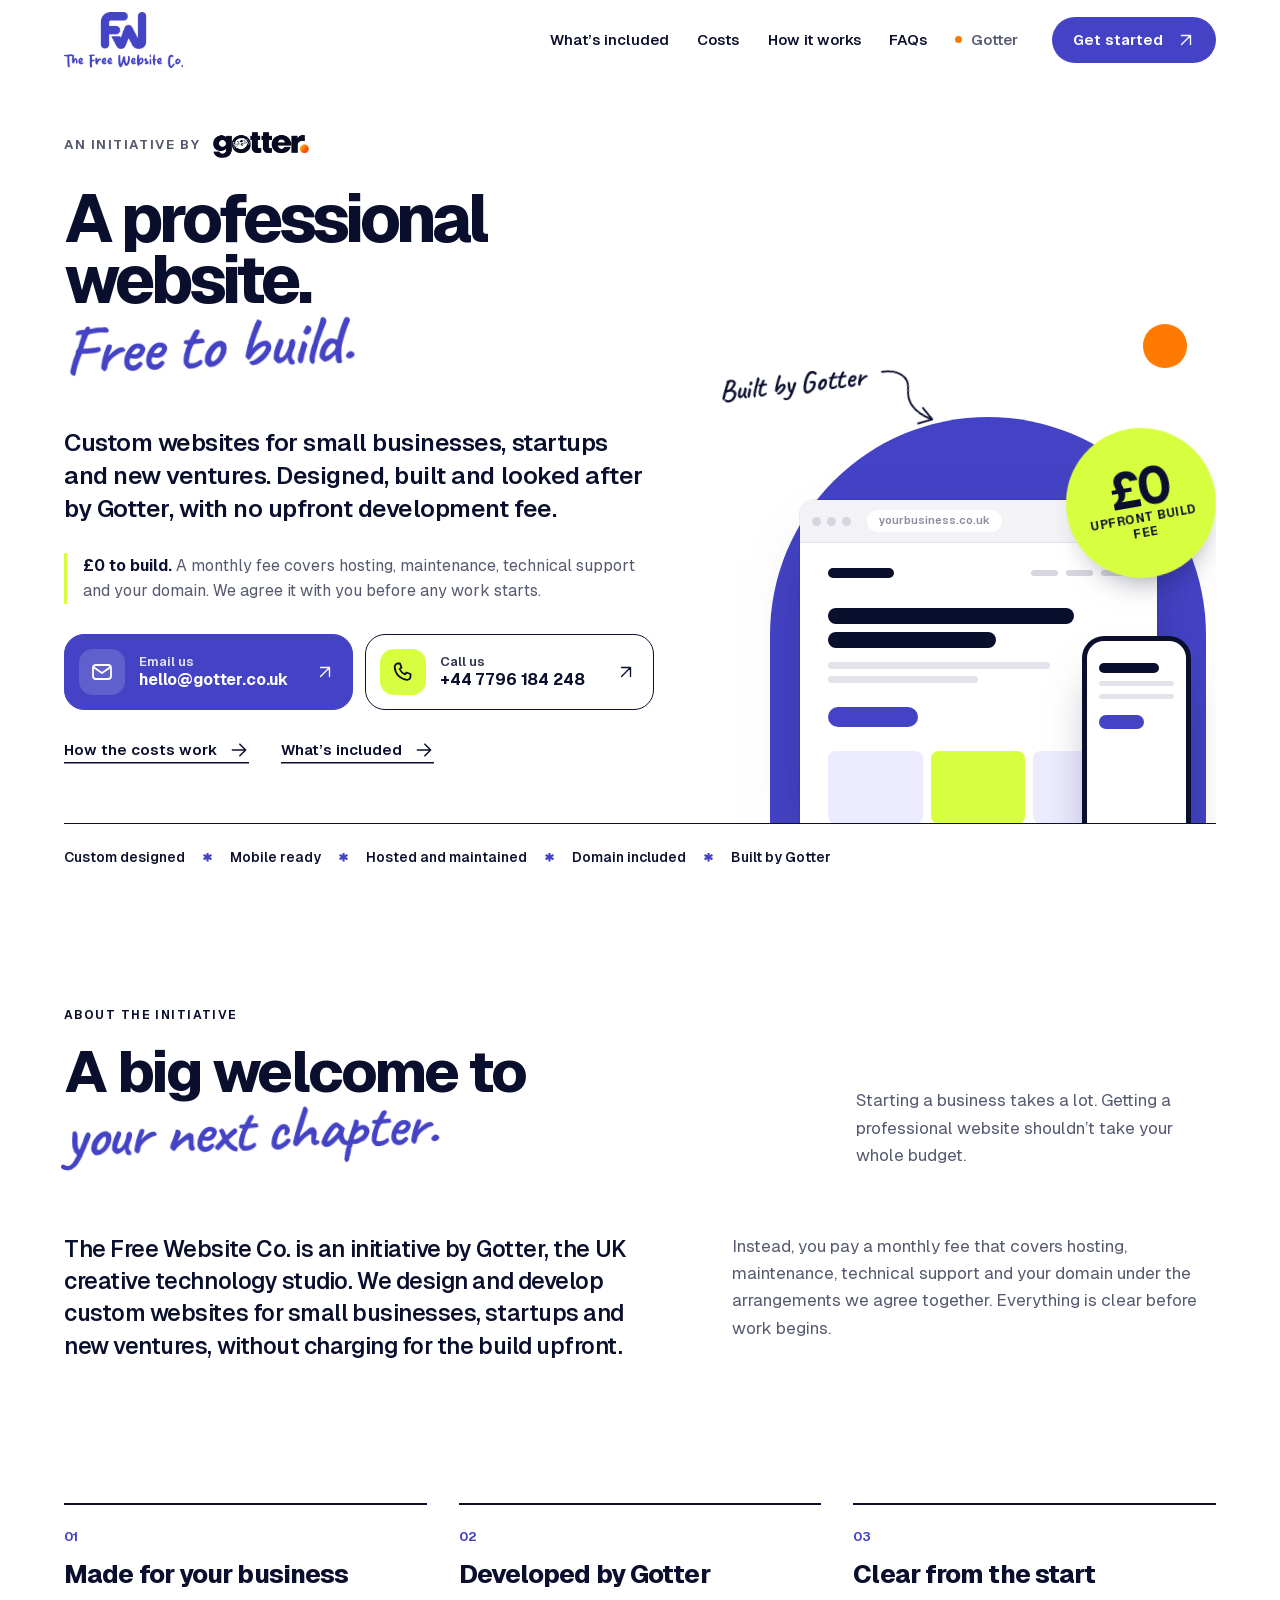
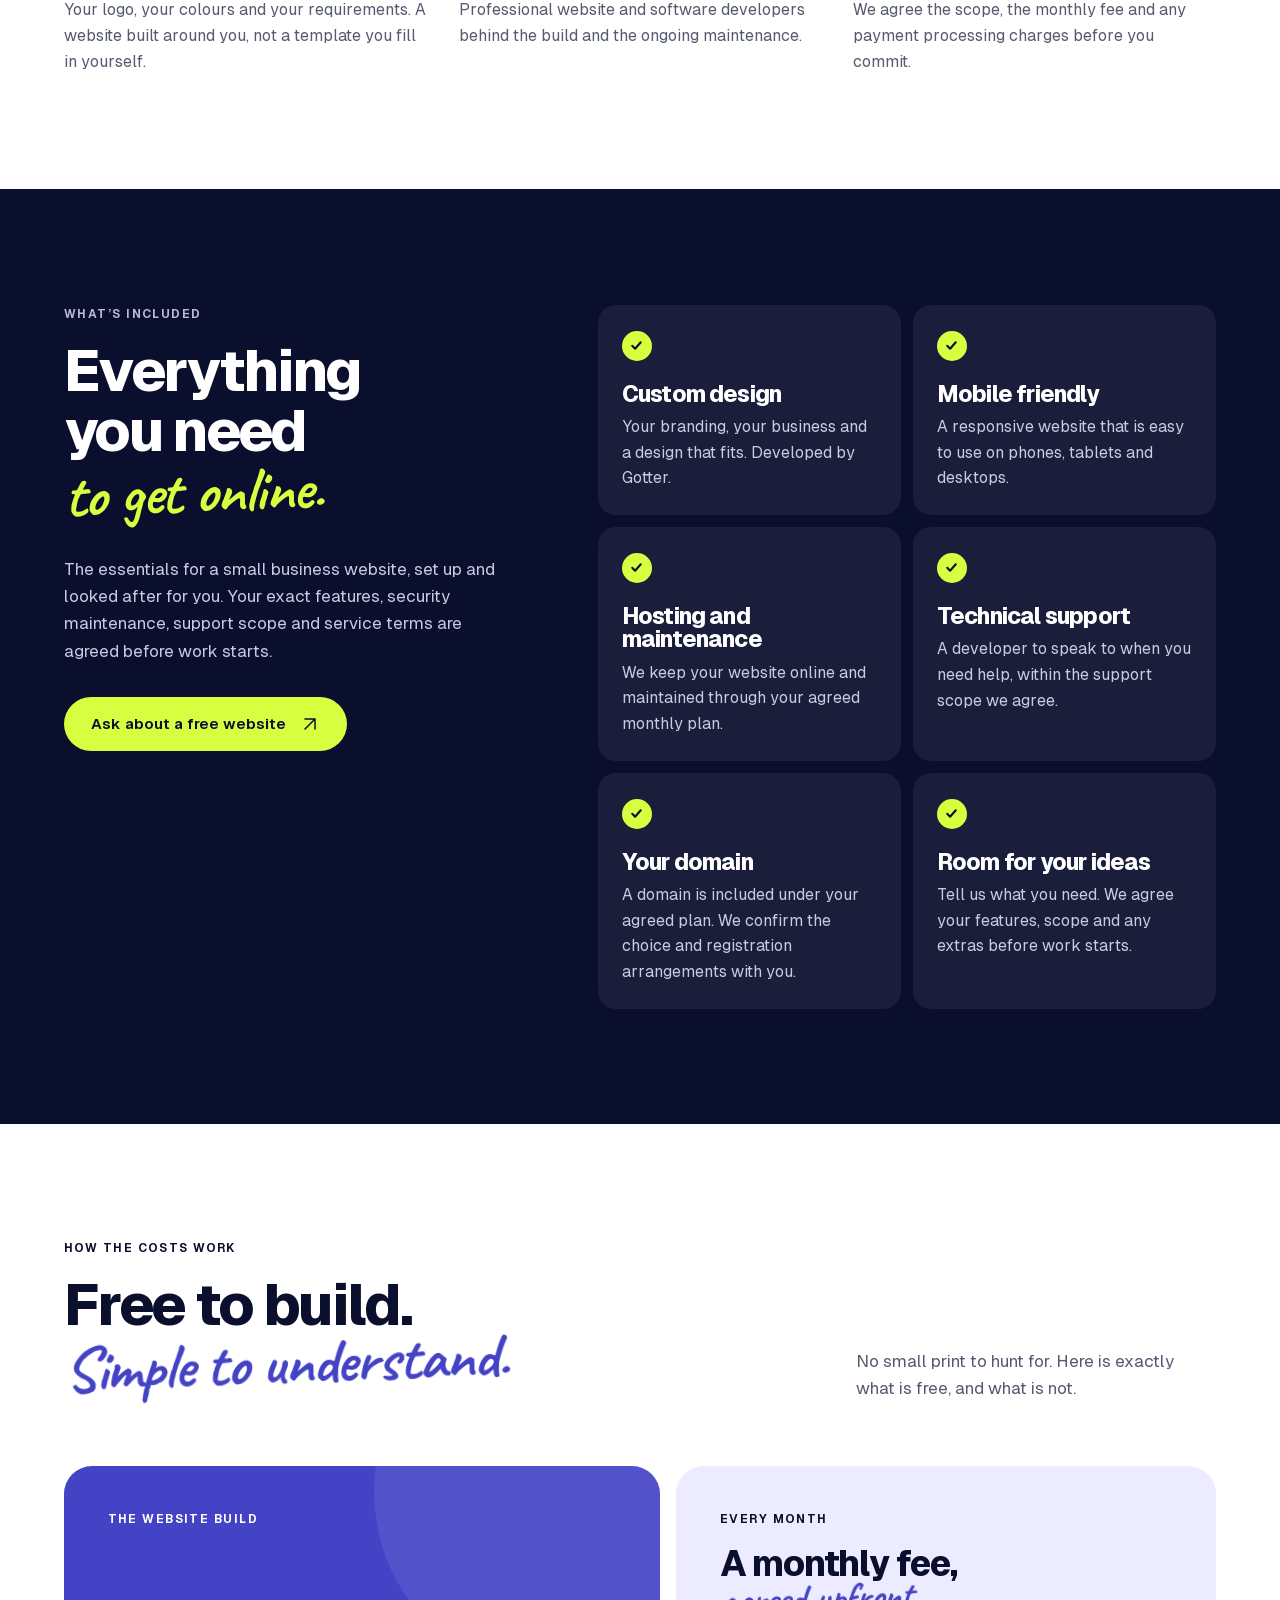
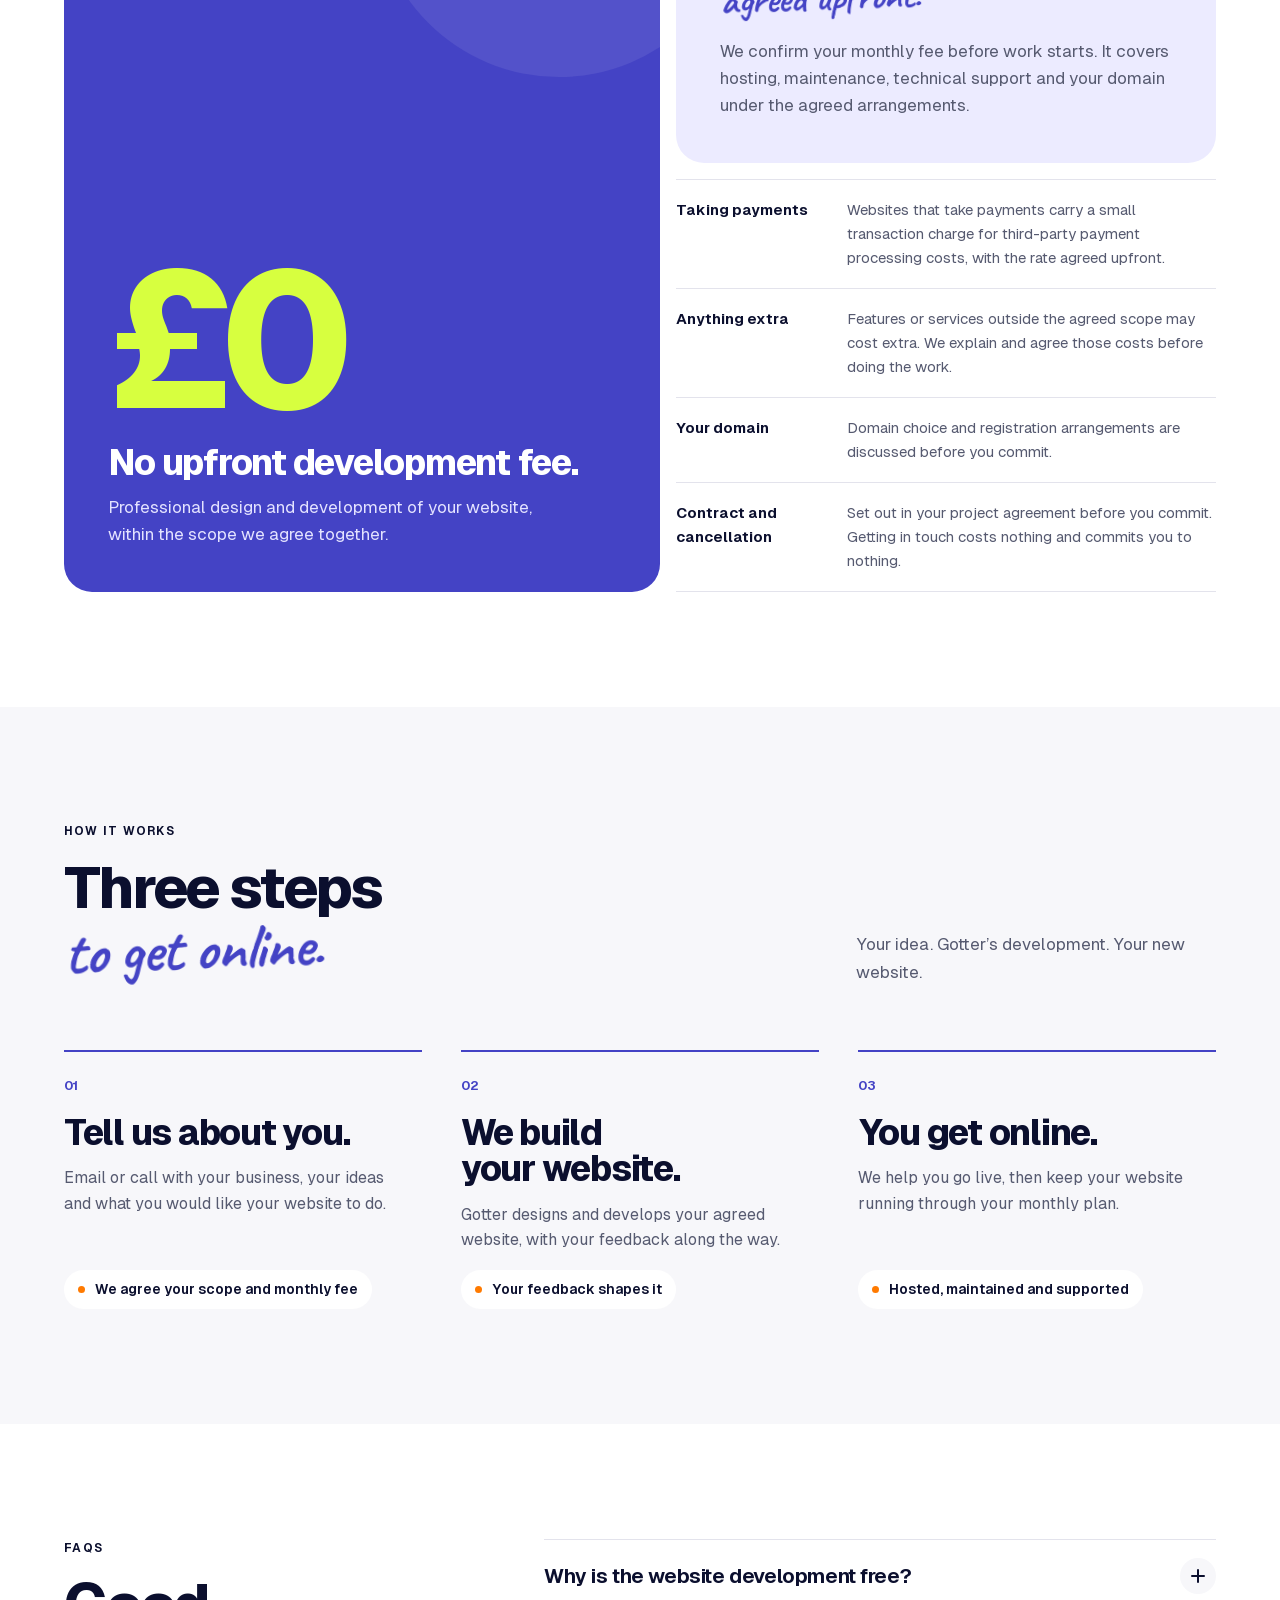
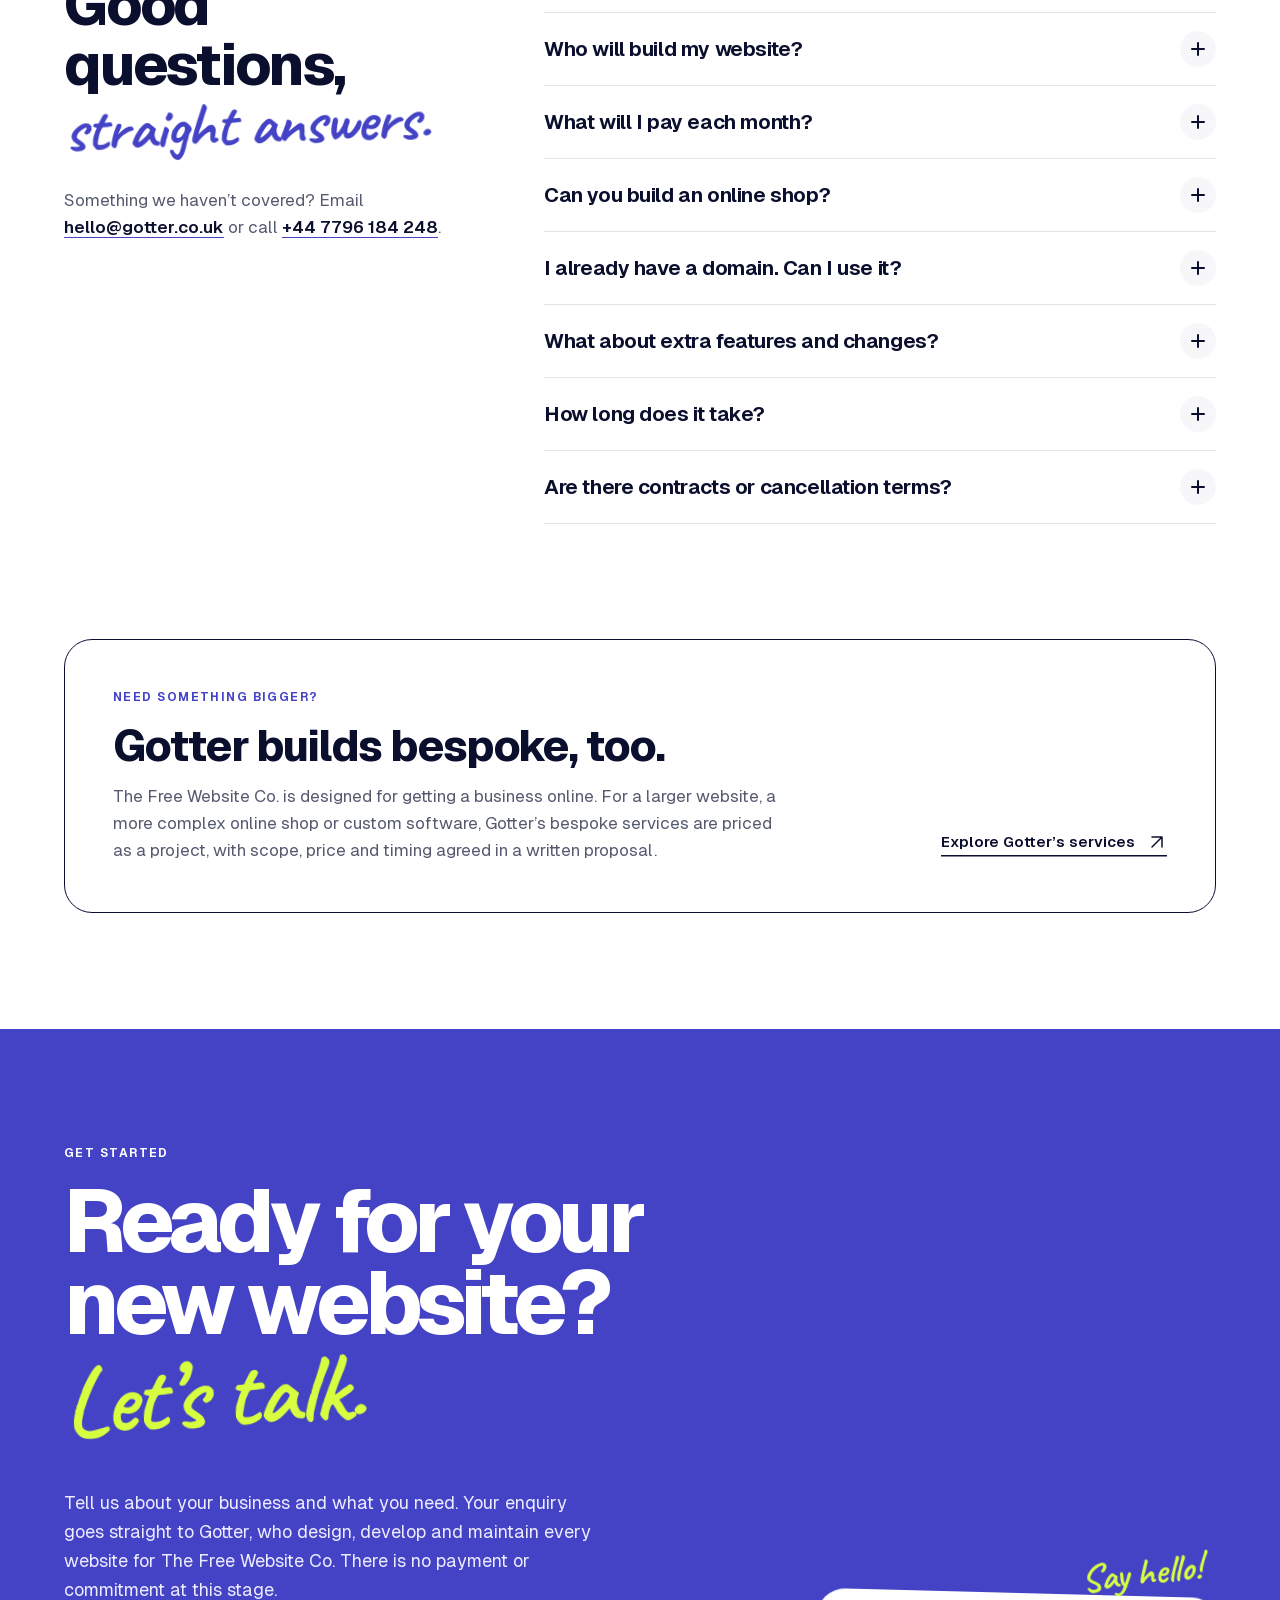
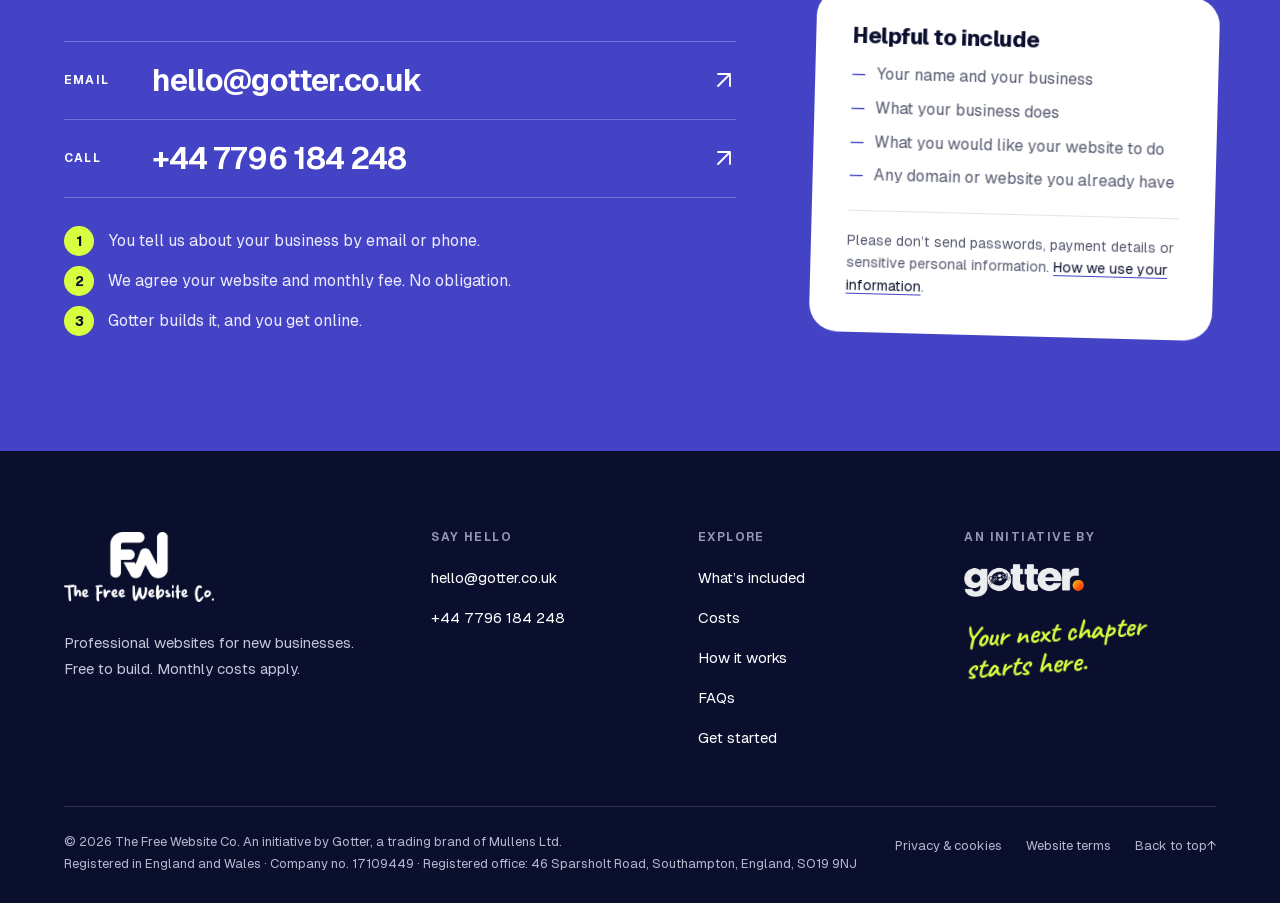
==== commit d531e18d: "Relaunch The Free Website Co. in Gotter's design language Rebuild the site so it sits alongside gott" ====
--- a/index.html
+++ b/index.html
@@ -1,14 +1,259 @@
 <!doctype html>
-<html lang="en-GB"><head><meta charset="utf-8"><meta name="viewport" content="width=device-width,initial-scale=1"><title>Free Website Development UK | The Free Website Co. by Gotter</title><meta name="description" content="Professional websites for UK small businesses and startups with no upfront development fee. Monthly hosting, maintenance and support costs apply. An initiative by Gotter."><meta name="theme-color" content="#4443c5"><meta property="og:title" content="Your professional website. Free to build. | The Free Website Co."><meta property="og:description" content="An initiative by Gotter. Professional website development with no upfront build fee and clear monthly running costs."><meta property="og:type" content="website"><link rel="icon" href="/assets/favicon.png"><link rel="stylesheet" href="/styles.css"><script src="/config.js" defer></script><script src="/script.js" defer></script><script type="application/ld+json">{"@context": "https://schema.org", "@type": "Organization", "name": "The Free Website Co", "description": "An initiative by Gotter providing professional website development for small businesses with no upfront development fee. Ongoing monthly charges apply.", "url":"https://thefreewebsite.co/", "logo":"https://thefreewebsite.co/assets/logo-purple.png", "parentOrganization": {"@type": "Organization", "name": "Gotter", "url": "https://gotter.co.uk", "legalName":"Mullens Ltd"}}</script><link rel="canonical" href="https://thefreewebsite.co/"><meta property="og:url" content="https://thefreewebsite.co/"><meta property="og:site_name" content="The Free Website Co"><meta property="og:locale" content="en_GB"><meta property="og:image" content="https://thefreewebsite.co/assets/logo-purple.png"><meta property="og:image:alt" content="The Free Website Co. An initiative by Gotter. No upfront development fee; monthly costs apply."><meta name="twitter:card" content="summary_large_image"></head>
-<body id="home"><a class="skip" href="#main">Skip to content</a><header class="site-header"><div class="wrap nav"><a class="brand-lockup" href="#home" aria-label="The Free Website Co. home"><img class="logo" src="/assets/logo-white.png" width="210" height="98" alt="The Free Website Co."></a><nav class="desktop-nav" aria-label="Main navigation"><a href="#about">About us</a><a href="#included">What’s included</a><a href="#how-it-works">How it works</a><a href="#questions">FAQs</a></nav><details class="mobile-menu"><summary aria-label="Open navigation"><span aria-hidden="true"></span><span aria-hidden="true"></span><span aria-hidden="true"></span></summary><nav aria-label="Mobile navigation"><a href="#about">About us</a><a href="#included">What’s included</a><a href="#how-it-works">How it works</a><a href="#questions">FAQs</a><a href="#start">Get started ↗</a></nav></details><a class="header-action" href="#start" aria-label="Get started"><svg viewBox="0 0 32 32" fill="none" stroke="currentColor" stroke-width="2" aria-hidden="true"><circle cx="16" cy="16" r="14"/><path d="M11 16h10m-5-5 5 5-5 5"/></svg></a></div></header><main id="main">
-<section class="hero"><div class="hero-blob" aria-hidden="true"></div><div class="wrap hero-inner"><p class="gotter-badge"><span>An initiative by</span> <a data-gotter-link href="https://gotter.co.uk"><img class="gotter-logo" src="/assets/gotter-logo.webp" width="75" height="30" alt="Gotter"></a></p><div class="hero-checks" aria-label="Custom designed. Mobile ready. Built by Gotter."><span aria-hidden="true">✓</span><span aria-hidden="true">✓</span><span aria-hidden="true">✓</span></div><p class="hero-proof">Custom designed. Mobile ready. Built by Gotter.</p><h1>A professional website for your business.<br><span class="free-badge">Free</span> to build.</h1><a class="button" href="#start">Get started now</a><p class="hero-note">No upfront development fee. Monthly running costs apply.</p></div><svg class="wave" viewBox="0 0 1440 100" preserveAspectRatio="none" aria-hidden="true"><path fill="#4443c5" d="M0 45C180 96 270 8 440 34S720 100 900 42S1190 18 1440 51V100H0Z"/></svg></section>
-<section class="welcome purple" id="about"><div class="wrap welcome-grid"><div><h2>A big welcome<br>to your next chapter.</h2><p class="subheading">A REAL WEBSITE. WITHOUT THE UPFRONT BUILD BILL.</p><p>Starting a business takes a lot. Getting a professional website shouldn’t take your whole budget.</p><p>The Free Website Co is an initiative by Gotter. We design and develop custom websites for small businesses, startups and new ventures, with no upfront development fee.</p><p>You pay a monthly fee to cover hosting, maintenance, technical support and your domain under the arrangements we agree together. Everything is clear before work begins.</p><a class="button white-button" href="#start">Let’s build your website</a></div><div class="promise-cards"><article><span class="promise-icon" aria-hidden="true">✓</span><h3>Made for your business</h3><p>Your logo, your colours and your requirements. A website built around you.</p></article><article><span class="promise-icon" aria-hidden="true">✓</span><h3>Developed by Gotter</h3><p>Professional website and software developers behind the build and ongoing maintenance.</p></article><article><span class="promise-icon" aria-hidden="true">✓</span><h3>Clear from the start</h3><p>We agree the scope, monthly costs and any payment processing charges before you commit.</p></article></div></div><svg class="wave" viewBox="0 0 1440 100" preserveAspectRatio="none" aria-hidden="true"><path fill="#ffffff" d="M0 45C180 96 270 8 440 34S720 100 900 42S1190 18 1440 51V100H0Z"/></svg></section>
-<section class="numbers"><div class="wrap numbers-grid"><div><strong>£0</strong><h3>UPFRONT BUILD FEE</h3></div><div><strong>Custom</strong><h3>BUILT FOR YOU</h3></div><div><strong>Gotter</strong><h3>BEHIND YOUR WEBSITE</h3></div></div><p>Monthly hosting, maintenance, support and domain costs apply.</p></section>
-<section class="mobile-first deep"><div class="wrap mobile-grid"><div><h2>Made for mobile.<br>Ready for business.</h2><p>Your customers won’t all visit from a desk. Your website needs to look good and feel easy to use wherever they find you.</p><p>We build responsive websites that adapt to phones, tablets and desktop screens, with clear navigation and a straightforward way to take the next step.</p><a class="button" href="#start">Get started</a></div></div></section>
-<section class="included purple" id="included"><div class="wrap"><div class="center-heading"><h2>What’s included?</h2><p>THE ESSENTIALS TO GET YOUR BUSINESS ONLINE.</p></div><div class="feature-grid"><article class="feature-card"><span class="feature-icon"><svg viewBox="0 0 24 24" fill="none" stroke="currentColor" stroke-width="1.7" stroke-linecap="round" stroke-linejoin="round" aria-hidden="true"><rect x="7" y="2" width="10" height="20" rx="2"/><path d="M11 18h2"/></svg></span><h3>MOBILE FRIENDLY</h3><p>A responsive website that’s easy to use on phones, tablets and desktop.</p></article><article class="feature-card"><span class="feature-icon"><svg viewBox="0 0 24 24" fill="none" stroke="currentColor" stroke-width="1.7" stroke-linecap="round" stroke-linejoin="round" aria-hidden="true"><path d="m4 17 12-12 4 4-12 12H4v-4Zm9-9 4 4M4 4h6M4 8h3"/></svg></span><h3>CUSTOM DESIGN</h3><p>Your branding, your business and a design that fits. Developed by Gotter.</p></article><article class="feature-card"><span class="feature-icon"><svg viewBox="0 0 24 24" fill="none" stroke="currentColor" stroke-width="1.7" stroke-linecap="round" stroke-linejoin="round" aria-hidden="true"><rect x="3" y="3" width="18" height="6" rx="2"/><rect x="3" y="15" width="18" height="6" rx="2"/><path d="M6 6h1m3 0h8M6 18h1m3 0h8M12 9v6"/></svg></span><h3>HOSTING & MAINTENANCE</h3><p>We keep your website online and maintained through your agreed monthly plan.</p></article><article class="feature-card"><span class="feature-icon"><svg viewBox="0 0 24 24" fill="none" stroke="currentColor" stroke-width="1.7" stroke-linecap="round" stroke-linejoin="round" aria-hidden="true"><path d="M4 14v-3a8 8 0 0 1 16 0v3M4 11H2v7h4v-7Zm16 0h2v7h-4v-7Zm0 7c0 3-3 4-7 4"/></svg></span><h3>TECHNICAL SUPPORT</h3><p>A developer to speak to when you need help, within the support scope we agree.</p></article><article class="feature-card"><span class="feature-icon"><svg viewBox="0 0 24 24" fill="none" stroke="currentColor" stroke-width="1.7" stroke-linecap="round" stroke-linejoin="round" aria-hidden="true"><circle cx="12" cy="12" r="10"/><path d="M2 12h20M12 2c6 6 6 14 0 20-6-6-6-14 0-20Z"/></svg></span><h3>YOUR DOMAIN</h3><p>A domain is included under your agreed plan. We’ll confirm the choice and registration arrangements.</p></article><article class="feature-card"><span class="feature-icon"><svg viewBox="0 0 24 24" fill="none" stroke="currentColor" stroke-width="1.7" stroke-linecap="round" stroke-linejoin="round" aria-hidden="true"><path d="m8 6-6 6 6 6m8-12 6 6-6 6M14 3l-4 18"/></svg></span><h3>ROOM FOR YOUR IDEAS</h3><p>Tell us what you need. We agree your features, scope and any extras before work starts.</p></article></div><p class="section-note">Your exact features, security maintenance, support scope and service terms are agreed before work starts.</p></div><svg class="wave" viewBox="0 0 1440 100" preserveAspectRatio="none" aria-hidden="true"><path fill="#ffffff" d="M0 45C180 96 270 8 440 34S720 100 900 42S1190 18 1440 51V100H0Z"/></svg></section>
-<section class="claim"><div class="wrap narrow"><h2>Your website starts here.</h2><p class="subheading">TELL US ABOUT YOUR BUSINESS. WE’LL TAKE IT FROM THERE.</p><p>Whether you have a clear plan or just an idea, let’s talk about the website you need and how we can help.</p><a class="button" href="#start">Get your free website</a></div></section>
-<section class="costs purple" id="the-cost"><div class="wrap"><div class="center-heading"><h2>Free to build.<br>Simple to understand.</h2><p>HERE’S HOW THE COSTS WORK.</p></div><div class="cost-cards"><article><span>THE DEVELOPMENT</span><strong>£0</strong><h3>No upfront build fee</h3><p>Professional design and development within the scope we agree together.</p></article><article><span>THE ONGOING PLAN</span><h3>A monthly fee.<br>Agreed upfront.</h3><p id="monthly-copy">We confirm the monthly cost before starting. It covers hosting, maintenance, technical support and your domain under the agreed arrangements.</p><p class="small-print">Domain choice, registration arrangements and any extras are discussed before you commit.</p></article><article><span>TAKING PAYMENTS?</span><h3>Processing costs,<br>clearly explained.</h3><p>A small transaction charge covers third-party payment processing costs on websites that take payments.</p><p class="small-print">The rate is agreed upfront. Additional features or services outside the agreed scope may incur separate charges.</p></article></div></div><svg class="wave" viewBox="0 0 1440 100" preserveAspectRatio="none" aria-hidden="true"><path fill="#ffffff" d="M0 45C180 96 270 8 440 34S720 100 900 42S1190 18 1440 51V100H0Z"/></svg></section>
-<section class="faq-section" id="questions"><div class="wrap"><div class="center-heading"><h2>Frequently asked questions</h2><p>LET’S CLEAR A FEW THINGS UP.</p></div><div class="faqs"><details><summary>Why is the website development free?<span aria-hidden="true"><svg viewBox="0 0 24 24" fill="none" stroke="currentColor" stroke-width="3"><path d="m5 8 7 7 7-7"/></svg></span></summary><p>Gotter created this initiative to make professional websites more accessible to small businesses and startups. We don’t charge an upfront development fee for the agreed website build. You pay an ongoing monthly fee for hosting, maintenance, technical support and your domain under the agreed arrangements.</p></details><details><summary>Who will build my website?<span aria-hidden="true"><svg viewBox="0 0 24 24" fill="none" stroke="currentColor" stroke-width="3"><path d="m5 8 7 7 7-7"/></svg></span></summary><p>Gotter designs, develops and maintains your website. The Free Website Co is an initiative by Gotter, rather than a separate development agency.</p></details><details><summary>What will I pay each month?<span aria-hidden="true"><svg viewBox="0 0 24 24" fill="none" stroke="currentColor" stroke-width="3"><path d="m5 8 7 7 7-7"/></svg></span></summary><p id="monthly-faq">We confirm your monthly fee once we understand what you need, before work begins. Hosting, maintenance, technical support and your domain are included under the arrangements we agree.</p></details><details><summary>Can you build an online shop?<span aria-hidden="true"><svg viewBox="0 0 24 24" fill="none" stroke="currentColor" stroke-width="3"><path d="m5 8 7 7 7-7"/></svg></span></summary><p>Tell us about the products you want to sell and the features you need. We’ll agree the scope first. Websites taking payments carry a small transaction charge to cover third-party payment processing costs, with the rate explained upfront.</p></details><details><summary>I already have a domain. Can I use it?<span aria-hidden="true"><svg viewBox="0 0 24 24" fill="none" stroke="currentColor" stroke-width="3"><path d="m5 8 7 7 7-7"/></svg></span></summary><p>Yes, tell us which domain you already have. We’ll discuss the connection, registration and ongoing arrangements with you before starting.</p></details><details><summary>What about extra features and changes?<span aria-hidden="true"><svg viewBox="0 0 24 24" fill="none" stroke="currentColor" stroke-width="3"><path d="m5 8 7 7 7-7"/></svg></span></summary><p>Features or services outside the agreed scope may incur additional charges. We’ll explain and agree those costs before undertaking the extra work.</p></details><details><summary>How long does it take?<span aria-hidden="true"><svg viewBox="0 0 24 24" fill="none" stroke="currentColor" stroke-width="3"><path d="m5 8 7 7 7-7"/></svg></span></summary><p>The timeline depends on your project and the content you have ready. We’ll agree a realistic schedule before work begins.</p></details><details><summary>Are there contracts or cancellation terms?<span aria-hidden="true"><svg viewBox="0 0 24 24" fill="none" stroke="currentColor" stroke-width="3"><path d="m5 8 7 7 7-7"/></svg></span></summary><p>The project agreement explains the monthly plan, responsibilities, domain arrangements and cancellation terms before you commit. Enquiring does not create a service contract.</p></details></div></div><svg class="wave" viewBox="0 0 1440 100" preserveAspectRatio="none" aria-hidden="true"><path fill="#262350" d="M0 45C180 96 270 8 440 34S720 100 900 42S1190 18 1440 51V100H0Z"/></svg></section>
-<section class="process-section deep" id="how-it-works"><div class="wrap"><div class="center-heading"><h2>A simple process.</h2><p>YOUR IDEA. OUR DEVELOPMENT. YOUR NEW WEBSITE.</p></div><div class="process-grid"><article><span>1</span><h3>Tell us about you.</h3><p>Share your business, your ideas and what you’d like your website to do.</p></article><article><span>2</span><h3>We build your website.</h3><p>Gotter designs and develops your agreed website, with your feedback.</p></article><article><span>3</span><h3>You get online.</h3><p>We help you go live and keep your website running through your monthly plan.</p></article></div></div></section>
-<section class="contact purple" id="start"><div class="wrap contact-grid"><div><h2>Ready for your<br>new website?</h2><p>Tell us about your business and what you need. We’ll agree your requirements and ongoing costs before any work begins. There’s no payment or commitment at this stage.</p><p>Your enquiry goes straight to Gotter, who design, develop and maintain websites for The Free Website Co.</p><a class="gotter-link" data-gotter-link href="https://gotter.co.uk"><span>An initiative by</span> <img class="gotter-logo" src="/assets/gotter-logo.webp" width="75" height="30" alt="Gotter"></a></div><div class="contact-panel"><p class="form-kicker">GET IN TOUCH</p><a class="contact-action" href="mailto:hello@gotter.co.uk?subject=Free%20website%20enquiry"><span>Email us</span><strong>hello@gotter.co.uk</strong><i aria-hidden="true">↗</i></a><a class="contact-action" href="tel:+447796184248"><span>Call us</span><strong>+44 7796 184 248</strong><i aria-hidden="true">↗</i></a><p class="contact-tips-title">Helpful to include</p><ul class="contact-tips"><li>Your name and your business</li><li>What your business does</li><li>What you would like your website to do</li><li>Any domain or website you already have</li></ul><p class="contact-note">Please don’t send passwords, payment details or sensitive personal information. <a href="/privacy">How we use your information</a>.</p></div></div></section>
-</main><footer class="deep"><div class="wrap footer-main"><a href="#home" aria-label="Back to top"><img src="/assets/logo-white.png" width="180" height="84" alt="The Free Website Co."></a><p class="powered-lockup"><span>Powered by</span> <a data-gotter-link href="https://gotter.co.uk"><img class="gotter-logo" src="/assets/gotter-logo.webp" width="75" height="30" alt="Gotter"></a></p><nav aria-label="Footer navigation"><a href="/privacy">Privacy & cookies</a><a href="/terms">Website terms</a><a href="#start">Get started</a></nav></div><div class="wrap footer-details"><span>© <span id="year">2026</span> The Free Website Co.</span><p>An initiative by Gotter, a trading name of Mullens Ltd · Company number 17109449<br>Registered in England and Wales · Registered office: 46 Sparsholt Road, Southampton, England, SO19 9NJ.</p></div></footer></body></html>+<html lang="en-GB">
+<head>
+<meta charset="utf-8">
+<meta name="viewport" content="width=device-width,initial-scale=1">
+<title>Free Website Development for UK Small Businesses | The Free Website Co.</title>
+<meta name="description" content="Custom websites for UK small businesses, startups and new ventures with no upfront development fee. A monthly fee covers hosting, maintenance, support and your domain. An initiative by Gotter.">
+<meta name="theme-color" content="#4443c5">
+<link rel="canonical" href="https://thefreewebsite.co/">
+<link rel="icon" href="/assets/favicon.png" type="image/png">
+<link rel="apple-touch-icon" href="/assets/apple-touch-icon.png">
+<link rel="preload" href="/assets/fonts/geist-variable.woff2" as="font" type="font/woff2" crossorigin>
+<link rel="stylesheet" href="/styles.css">
+<meta property="og:type" content="website">
+<meta property="og:site_name" content="The Free Website Co.">
+<meta property="og:locale" content="en_GB">
+<meta property="og:url" content="https://thefreewebsite.co/">
+<meta property="og:title" content="A professional website. Free to build. | The Free Website Co.">
+<meta property="og:description" content="An initiative by Gotter. Custom website development with no upfront build fee and a monthly fee agreed before work starts.">
+<meta property="og:image" content="https://thefreewebsite.co/assets/social.png">
+<meta property="og:image:width" content="1200">
+<meta property="og:image:height" content="630">
+<meta property="og:image:alt" content="The Free Website Co. A professional website, free to build. An initiative by Gotter. Monthly costs apply.">
+<meta name="twitter:card" content="summary_large_image">
+<script src="/config.js" defer></script>
+<script src="/script.js" defer></script>
+<script type="application/ld+json">{"@context":"https://schema.org","@type":"Organization","name":"The Free Website Co.","url":"https://thefreewebsite.co/","logo":"https://thefreewebsite.co/assets/logo-purple.png","description":"An initiative by Gotter providing custom website development for small businesses with no upfront development fee. A monthly fee covers hosting, maintenance, technical support and a domain.","email":"hello@gotter.co.uk","telephone":"+44 7796 184 248","contactPoint":{"@type":"ContactPoint","contactType":"sales","email":"hello@gotter.co.uk","telephone":"+44 7796 184 248","areaServed":"GB","availableLanguage":"en-GB"},"parentOrganization":{"@type":"Organization","name":"Gotter","url":"https://gotter.co.uk","legalName":"Mullens Ltd"}}</script>
+</head>
+<body id="top">
+<a class="skip-link" href="#main">Skip to content</a>
+
+<header class="header">
+  <div class="header-inner">
+    <a class="logo-link" href="#top" aria-label="The Free Website Co. home"><img class="logo" src="/assets/logo-purple.webp" width="681" height="320" alt="The Free Website Co."></a>
+    <nav class="desktop-nav" aria-label="Main navigation">
+      <a href="#included">What’s included</a>
+      <a href="#the-cost">Costs</a>
+      <a href="#how-it-works">How it works</a>
+      <a href="#questions">FAQs</a>
+      <a class="nav-parent" data-gotter-link href="https://gotter.co.uk">Gotter</a>
+      <a class="button button-purple header-cta" href="#start">Get started <svg class="arrow" viewBox="0 0 24 24" fill="none" aria-hidden="true"><path d="M6 18L18 6M6 6H18V18" stroke="currentColor" stroke-width="1.8" stroke-linecap="round" stroke-linejoin="round"/></svg></a>
+    </nav>
+    <button class="menu-toggle" type="button" aria-haspopup="dialog" aria-controls="mobile-menu">Menu <span class="menu-icon" aria-hidden="true"><i></i><i></i></span></button>
+  </div>
+</header>
+
+<dialog class="mobile-menu" id="mobile-menu" aria-label="Menu">
+  <div class="menu-top">
+    <a href="#top" aria-label="The Free Website Co. home"><img class="logo" src="/assets/logo-white.webp" width="681" height="320" alt="The Free Website Co."></a>
+    <button class="menu-close" type="button">Close <span aria-hidden="true">×</span></button>
+  </div>
+  <nav aria-label="Mobile navigation">
+    <a href="#included"><span class="menu-index">01</span>What’s included</a>
+    <a href="#the-cost"><span class="menu-index">02</span>Costs</a>
+    <a href="#how-it-works"><span class="menu-index">03</span>How it works</a>
+    <a href="#questions"><span class="menu-index">04</span>FAQs</a>
+    <a href="#start"><span class="menu-index">05</span>Get started <svg class="arrow" viewBox="0 0 24 24" fill="none" aria-hidden="true"><path d="M6 18L18 6M6 6H18V18" stroke="currentColor" stroke-width="1.8" stroke-linecap="round" stroke-linejoin="round"/></svg></a>
+  </nav>
+  <div class="menu-bottom">
+    <div class="menu-contact"><a href="mailto:hello@gotter.co.uk?subject=Free%20website%20enquiry">hello@gotter.co.uk</a><a href="tel:+447796184248">+44 7796 184 248</a></div>
+    <a class="menu-parent" data-gotter-link href="https://gotter.co.uk"><span>An initiative by</span> <img src="/assets/gotter-logo-white.webp" width="694" height="190" alt="Gotter"></a>
+  </div>
+</dialog>
+
+<main id="main" tabindex="-1">
+
+<section class="hero" aria-labelledby="hero-title">
+  <div class="hero-grid">
+    <div class="hero-copy">
+      <p class="endorsement"><span>An initiative by</span> <a data-gotter-link href="https://gotter.co.uk"><img src="/assets/gotter-logo-dark.webp" width="694" height="190" alt="Gotter"></a></p>
+      <h1 class="hero-title" id="hero-title"><span class="hero-line">A professional website.</span> <span class="hero-hand">Free to build.</span></h1>
+      <div class="hero-support">
+        <p class="hero-lede">Custom websites for small businesses, startups and new ventures. Designed, built and looked after by Gotter, with no upfront development fee.</p>
+        <p class="hero-qualifier"><strong>£0 to build.</strong> A monthly fee covers hosting, maintenance, technical support and your domain. We agree it with you before any work starts.</p>
+        <div class="hero-actions">
+          <a class="hero-cta hero-cta-email" href="mailto:hello@gotter.co.uk?subject=Free%20website%20enquiry"><span class="hero-cta-icon" aria-hidden="true"><svg viewBox="0 0 24 24" fill="none"><rect x="3" y="5" width="18" height="14" rx="3" stroke="currentColor" stroke-width="1.8"/><path d="M4 7.5L12 13L20 7.5" stroke="currentColor" stroke-width="1.8" stroke-linecap="round" stroke-linejoin="round"/></svg></span><span class="hero-cta-text"><span>Email us</span><strong>hello@gotter.co.uk</strong></span><svg class="arrow" viewBox="0 0 24 24" fill="none" aria-hidden="true"><path d="M6 18L18 6M6 6H18V18" stroke="currentColor" stroke-width="1.8" stroke-linecap="round" stroke-linejoin="round"/></svg></a>
+          <a class="hero-cta hero-cta-call" href="tel:+447796184248"><span class="hero-cta-icon" aria-hidden="true"><svg viewBox="0 0 24 24" fill="none"><path d="M6.6 3.5H9L10.5 7.6L8.6 9C9.6 11.2 11.6 13.3 14 14.4L15.4 12.5L19.5 14V16.5C19.5 18.4 17.9 20 16 19.8C9.3 19.2 4.3 14.2 3.7 7.5C3.6 5.4 5 3.5 6.6 3.5Z" stroke="currentColor" stroke-width="1.8" stroke-linejoin="round"/></svg></span><span class="hero-cta-text"><span>Call us</span><strong>+44 7796 184 248</strong></span><svg class="arrow" viewBox="0 0 24 24" fill="none" aria-hidden="true"><path d="M6 18L18 6M6 6H18V18" stroke="currentColor" stroke-width="1.8" stroke-linecap="round" stroke-linejoin="round"/></svg></a>
+        </div>
+        <p class="hero-links"><a class="text-link" href="#the-cost">How the costs work <svg class="arrow" viewBox="0 0 24 24" fill="none" aria-hidden="true"><path d="M4 12H20M13 5L20 12L13 19" stroke="currentColor" stroke-width="1.8" stroke-linecap="round" stroke-linejoin="round"/></svg></a><a class="text-link" href="#included">What’s included <svg class="arrow" viewBox="0 0 24 24" fill="none" aria-hidden="true"><path d="M4 12H20M13 5L20 12L13 19" stroke="currentColor" stroke-width="1.8" stroke-linecap="round" stroke-linejoin="round"/></svg></a></p>
+      </div>
+    </div>
+    <div class="hero-stage" aria-hidden="true">
+      <div class="hero-arch"></div>
+      <span class="hero-dot"></span>
+      <div class="browser">
+        <div class="browser-bar"><i></i><i></i><i></i><span>yourbusiness.co.uk</span></div>
+        <div class="browser-page">
+          <div class="mock-nav"><b></b><i></i><i></i><i></i></div>
+          <div class="mock-title"></div>
+          <div class="mock-title mock-title-short"></div>
+          <div class="mock-line"></div>
+          <div class="mock-line mock-line-short"></div>
+          <div class="mock-button"></div>
+          <div class="mock-tiles"><i></i><i></i><i></i></div>
+        </div>
+      </div>
+      <div class="phone"><div class="phone-page"><b></b><i></i><i></i><span></span></div></div>
+      <p class="price-sticker"><strong>£0</strong><span>upfront build fee</span></p>
+      <p class="hero-note"><span class="handwritten">Built by Gotter</span><svg class="hand-arrow" viewBox="0 0 100 78" fill="none"><path pathLength="1" d="M8 9C24 2 44 6 46 24C48 42 60 52 84 56" stroke="currentColor" stroke-width="2.4" stroke-linecap="round"/><path pathLength="1" d="M70 44L85 56L68 65" stroke="currentColor" stroke-width="2.4" stroke-linecap="round" stroke-linejoin="round"/></svg></p>
+    </div>
+  </div>
+  <ul class="capabilities" aria-label="Every website is">
+    <li>Custom designed</li><li>Mobile ready</li><li>Hosted and maintained</li><li>Domain included</li><li>Built by Gotter</li>
+  </ul>
+</section>
+
+<section class="section welcome" id="about" aria-labelledby="about-title">
+  <div class="section-heading" data-reveal>
+    <div><span class="eyebrow">About the initiative</span><h2 id="about-title">A big welcome to <span class="handwritten">your next chapter.</span></h2></div>
+    <p>Starting a business takes a lot. Getting a professional website shouldn’t take your whole budget.</p>
+  </div>
+  <div class="welcome-layout">
+    <div class="welcome-copy" data-reveal>
+      <p class="welcome-lede">The Free Website Co. is an initiative by Gotter, the UK creative technology studio. We design and develop custom websites for small businesses, startups and new ventures, without charging for the build upfront.</p>
+      <p>Instead, you pay a monthly fee that covers hosting, maintenance, technical support and your domain under the arrangements we agree together. Everything is clear before work begins.</p>
+    </div>
+    <ol class="why-list">
+      <li data-reveal><span class="why-number">01</span><h3>Made for your business</h3><p>Your logo, your colours and your requirements. A website built around you, not a template you fill in yourself.</p></li>
+      <li data-reveal><span class="why-number">02</span><h3>Developed by Gotter</h3><p>Professional website and software developers behind the build and the ongoing maintenance.</p></li>
+      <li data-reveal><span class="why-number">03</span><h3>Clear from the start</h3><p>We agree the scope, the monthly fee and any payment processing charges before you commit.</p></li>
+    </ol>
+  </div>
+</section>
+
+<section class="included" id="included" aria-labelledby="included-title">
+  <div class="included-inner">
+    <div class="included-intro" data-reveal>
+      <span class="eyebrow">What’s included</span>
+      <h2 id="included-title">Everything you need <span class="handwritten">to get online.</span></h2>
+      <p>The essentials for a small business website, set up and looked after for you. Your exact features, security maintenance, support scope and service terms are agreed before work starts.</p>
+      <a class="button button-lime" href="#start">Ask about a free website <svg class="arrow" viewBox="0 0 24 24" fill="none" aria-hidden="true"><path d="M6 18L18 6M6 6H18V18" stroke="currentColor" stroke-width="1.8" stroke-linecap="round" stroke-linejoin="round"/></svg></a>
+    </div>
+    <ul class="included-list">
+      <li data-reveal><h3>Custom design</h3><p>Your branding, your business and a design that fits. Developed by Gotter.</p></li>
+      <li data-reveal><h3>Mobile friendly</h3><p>A responsive website that is easy to use on phones, tablets and desktops.</p></li>
+      <li data-reveal><h3>Hosting and maintenance</h3><p>We keep your website online and maintained through your agreed monthly plan.</p></li>
+      <li data-reveal><h3>Technical support</h3><p>A developer to speak to when you need help, within the support scope we agree.</p></li>
+      <li data-reveal><h3>Your domain</h3><p>A domain is included under your agreed plan. We confirm the choice and registration arrangements with you.</p></li>
+      <li data-reveal><h3>Room for your ideas</h3><p>Tell us what you need. We agree your features, scope and any extras before work starts.</p></li>
+    </ul>
+  </div>
+</section>
+
+<section class="section costs" id="the-cost" aria-labelledby="cost-title">
+  <div class="section-heading" data-reveal>
+    <div><span class="eyebrow">How the costs work</span><h2 id="cost-title">Free to build. <span class="handwritten">Simple to understand.</span></h2></div>
+    <p>No small print to hunt for. Here is exactly what is free, and what is not.</p>
+  </div>
+  <div class="cost-layout">
+    <article class="cost-card cost-card-build" data-reveal>
+      <span class="eyebrow">The website build</span>
+      <strong class="cost-figure">£0</strong>
+      <h3>No upfront development fee.</h3>
+      <p>Professional design and development of your website, within the scope we agree together.</p>
+    </article>
+    <article class="cost-card cost-card-plan" data-reveal>
+      <span class="eyebrow">Every month</span>
+      <h3>A monthly fee, <span class="handwritten">agreed upfront.</span></h3>
+      <p id="monthly-copy">We confirm your monthly fee before work starts. It covers hosting, maintenance, technical support and your domain under the agreed arrangements.</p>
+    </article>
+    <dl class="cost-terms" data-reveal>
+      <div><dt>Taking payments</dt><dd>Websites that take payments carry a small transaction charge for third-party payment processing costs, with the rate agreed upfront.</dd></div>
+      <div><dt>Anything extra</dt><dd>Features or services outside the agreed scope may cost extra. We explain and agree those costs before doing the work.</dd></div>
+      <div><dt>Your domain</dt><dd>Domain choice and registration arrangements are discussed before you commit.</dd></div>
+      <div><dt>Contract and cancellation</dt><dd>Set out in your project agreement before you commit. Getting in touch costs nothing and commits you to nothing.</dd></div>
+    </dl>
+  </div>
+</section>
+
+<section class="process" id="how-it-works" aria-labelledby="process-title">
+  <div class="section">
+    <div class="section-heading" data-reveal>
+      <div><span class="eyebrow">How it works</span><h2 id="process-title">Three steps <span class="handwritten">to get online.</span></h2></div>
+      <p>Your idea. Gotter’s development. Your new website.</p>
+    </div>
+    <ol class="process-stages">
+      <li data-reveal><span class="process-number">01</span><h3>Tell us about you.</h3><p>Email or call with your business, your ideas and what you would like your website to do.</p><span class="process-output">We agree your scope and monthly fee</span></li>
+      <li data-reveal><span class="process-number">02</span><h3>We build your website.</h3><p>Gotter designs and develops your agreed website, with your feedback along the way.</p><span class="process-output">Your feedback shapes it</span></li>
+      <li data-reveal><span class="process-number">03</span><h3>You get online.</h3><p>We help you go live, then keep your website running through your monthly plan.</p><span class="process-output">Hosted, maintained and supported</span></li>
+    </ol>
+  </div>
+</section>
+
+<section class="section faq" id="questions" aria-labelledby="faq-title">
+  <div class="faq-layout">
+    <div data-reveal>
+      <span class="eyebrow">FAQs</span>
+      <h2 id="faq-title">Good questions, <span class="handwritten">straight answers.</span></h2>
+      <p>Something we haven’t covered? Email <a href="mailto:hello@gotter.co.uk?subject=Free%20website%20question">hello@gotter.co.uk</a> or call <a href="tel:+447796184248">+44 7796 184 248</a>.</p>
+    </div>
+    <div class="faq-list">
+      <details class="faq-item"><summary>Why is the website development free?<span class="faq-toggle" aria-hidden="true"></span></summary><p>Gotter created this initiative to make professional websites more accessible to small businesses and startups. We don’t charge an upfront development fee for the agreed website build. You pay an ongoing monthly fee for hosting, maintenance, technical support and your domain under the agreed arrangements.</p></details>
+      <details class="faq-item"><summary>Who will build my website?<span class="faq-toggle" aria-hidden="true"></span></summary><p>Gotter designs, develops and maintains your website. The Free Website Co. is an initiative by Gotter, rather than a separate agency or a self-service website builder.</p></details>
+      <details class="faq-item"><summary>What will I pay each month?<span class="faq-toggle" aria-hidden="true"></span></summary><p id="monthly-faq">We confirm your monthly fee once we understand what you need, before work begins. Hosting, maintenance, technical support and your domain are included under the arrangements we agree.</p></details>
+      <details class="faq-item"><summary>Can you build an online shop?<span class="faq-toggle" aria-hidden="true"></span></summary><p>Tell us about the products you want to sell and the features you need, and we’ll agree the scope first. Websites that take payments carry a small transaction charge to cover third-party payment processing costs, with the rate explained upfront. Larger or more complex shops may suit Gotter’s bespoke services instead.</p></details>
+      <details class="faq-item"><summary>I already have a domain. Can I use it?<span class="faq-toggle" aria-hidden="true"></span></summary><p>Yes. Tell us which domain you have, and we’ll discuss connecting it, registration and the ongoing arrangements with you before starting.</p></details>
+      <details class="faq-item"><summary>What about extra features and changes?<span class="faq-toggle" aria-hidden="true"></span></summary><p>Features or services outside the agreed scope may incur additional charges. We’ll explain and agree those costs before doing the extra work.</p></details>
+      <details class="faq-item"><summary>How long does it take?<span class="faq-toggle" aria-hidden="true"></span></summary><p>It depends on your project and the content you have ready. We’ll agree a realistic schedule before work begins.</p></details>
+      <details class="faq-item"><summary>Are there contracts or cancellation terms?<span class="faq-toggle" aria-hidden="true"></span></summary><p>Your project agreement sets out the monthly plan, responsibilities, domain arrangements and cancellation terms before you commit. Getting in touch does not create a contract.</p></details>
+    </div>
+  </div>
+</section>
+
+<section class="bespoke" aria-labelledby="bespoke-title">
+  <div class="bespoke-card" data-reveal>
+    <div><span class="eyebrow">Need something bigger?</span><h2 id="bespoke-title">Gotter builds bespoke, too.</h2><p>The Free Website Co. is designed for getting a business online. For a larger website, a more complex online shop or custom software, Gotter’s bespoke services are priced as a project, with scope, price and timing agreed in a written proposal.</p></div>
+    <a class="text-link" href="https://gotter.co.uk/services">Explore Gotter’s services <svg class="arrow" viewBox="0 0 24 24" fill="none" aria-hidden="true"><path d="M6 18L18 6M6 6H18V18" stroke="currentColor" stroke-width="1.8" stroke-linecap="round" stroke-linejoin="round"/></svg></a>
+  </div>
+</section>
+
+<section class="closing" id="start" aria-labelledby="start-title">
+  <div class="closing-inner">
+    <div class="closing-copy" data-reveal>
+      <span class="eyebrow">Get started</span>
+      <h2 id="start-title">Ready for your new website? <span class="handwritten">Let’s talk.</span></h2>
+      <p>Tell us about your business and what you need. Your enquiry goes straight to Gotter, who design, develop and maintain every website for The Free Website Co. There is no payment or commitment at this stage.</p>
+      <div class="contact-links">
+        <a class="contact-link" href="mailto:hello@gotter.co.uk?subject=Free%20website%20enquiry"><span class="contact-link-label">Email</span><span class="contact-link-value">hello@gotter.co.uk</span><svg class="arrow" viewBox="0 0 24 24" fill="none" aria-hidden="true"><path d="M6 18L18 6M6 6H18V18" stroke="currentColor" stroke-width="1.8" stroke-linecap="round" stroke-linejoin="round"/></svg></a>
+        <a class="contact-link" href="tel:+447796184248"><span class="contact-link-label">Call</span><span class="contact-link-value">+44 7796 184 248</span><svg class="arrow" viewBox="0 0 24 24" fill="none" aria-hidden="true"><path d="M6 18L18 6M6 6H18V18" stroke="currentColor" stroke-width="1.8" stroke-linecap="round" stroke-linejoin="round"/></svg></a>
+      </div>
+      <ol class="next-steps" aria-label="What happens next">
+        <li><span>1</span>You tell us about your business by email or phone.</li>
+        <li><span>2</span>We agree your website and monthly fee. No obligation.</li>
+        <li><span>3</span>Gotter builds it, and you get online.</li>
+      </ol>
+    </div>
+    <aside class="closing-card" data-reveal aria-labelledby="include-title">
+      <p class="closing-hello handwritten" aria-hidden="true">Say hello!</p>
+      <h3 id="include-title">Helpful to include</h3>
+      <ul>
+        <li>Your name and your business</li>
+        <li>What your business does</li>
+        <li>What you would like your website to do</li>
+        <li>Any domain or website you already have</li>
+      </ul>
+      <p class="closing-note">Please don’t send passwords, payment details or sensitive personal information. <a href="/privacy">How we use your information</a>.</p>
+    </aside>
+  </div>
+</section>
+
+</main>
+
+<footer class="footer">
+  <div class="footer-top">
+    <div class="footer-brand">
+      <a class="footer-logo" href="#top" aria-label="Back to top"><img src="/assets/logo-white.webp" width="681" height="320" alt="The Free Website Co."></a>
+      <p>Professional websites for new businesses.<br>Free to build. Monthly costs apply.</p>
+    </div>
+    <div class="footer-contact"><span class="eyebrow">Say hello</span><a href="mailto:hello@gotter.co.uk?subject=Free%20website%20enquiry">hello@gotter.co.uk</a><a href="tel:+447796184248">+44 7796 184 248</a></div>
+    <nav aria-label="Footer navigation"><span class="eyebrow">Explore</span><a href="#included">What’s included</a><a href="#the-cost">Costs</a><a href="#how-it-works">How it works</a><a href="#questions">FAQs</a><a href="#start">Get started</a></nav>
+    <div class="footer-parent"><span class="eyebrow">An initiative by</span><a data-gotter-link href="https://gotter.co.uk" aria-label="Gotter"><img src="/assets/gotter-logo-white.webp" width="694" height="190" alt="Gotter"></a><p class="footer-signature handwritten">Your next chapter starts here.</p></div>
+  </div>
+  <div class="footer-legal">
+    <p>© <span id="year">2026</span> The Free Website Co. An initiative by Gotter, a trading brand of Mullens Ltd.<br>Registered in England and Wales · Company no. 17109449 · Registered office: 46 Sparsholt Road, Southampton, England, SO19 9NJ</p>
+    <div><a href="/privacy">Privacy &amp; cookies</a><a href="/terms">Website terms</a><a href="#top">Back to top <span aria-hidden="true">↑</span></a></div>
+  </div>
+</footer>
+</body>
+</html>
--- a/styles.css
+++ b/styles.css
@@ -1,73 +1,380 @@
-@font-face{font-family:Space;src:url('/assets/fonts/space-grotesk.ttf') format('truetype');font-weight:300 700;font-style:normal;font-display:swap}
-:root{--purple:#4443c5;--deep:#262350;--pale:#efeffb;--white:#fff;--muted:#666779;--line:#e3e2ed}*{box-sizing:border-box}html{scroll-behavior:smooth;scroll-padding-top:24px}body{margin:0;background:#fff;color:var(--deep);font-family:Arial,Helvetica,sans-serif;-webkit-font-smoothing:antialiased}button,input,textarea,select{font:inherit}a{color:inherit}button,a{-webkit-tap-highlight-color:transparent}button{cursor:pointer}a:focus-visible,button:focus-visible,summary:focus-visible{outline:3px solid #9a97f5;outline-offset:5px}.wrap{width:min(1120px,calc(100% - 64px));margin-inline:auto}.narrow{max-width:720px}.skip{position:fixed;top:-100px;left:15px;background:white;color:var(--deep);padding:15px;z-index:100}.skip:focus{top:10px}.site-header{background:var(--deep);color:white;position:relative;z-index:4}.nav{display:flex;align-items:center;justify-content:space-between;gap:30px;min-height:112px}.brand-lockup{display:flex;align-items:center;text-decoration:none}.logo{width:166px;height:78px;object-fit:contain}.desktop-nav{display:flex;align-items:center;gap:32px;margin-left:auto;font-size:13px}.desktop-nav a{text-decoration:none}.desktop-nav a:hover{text-decoration:underline;text-underline-offset:5px}.header-action{height:34px;width:34px;display:block;flex-shrink:0}.header-action svg{width:100%;height:100%}.hero{position:relative;background:var(--deep);color:white;padding-top:22px;padding-bottom:0;isolation:isolate}.hero-inner{text-align:center;position:relative;z-index:2}.hero-blob{position:absolute;right:6%;top:-80px;width:650px;height:490px;border-radius:45% 65% 35% 60%;background:#ffffff06;transform:rotate(-15deg);z-index:-1}.gotter-badge{font-size:11px;letter-spacing:1.4px;color:#d1cfeb;margin:0 0 20px}.gotter-badge a{color:white;font-weight:700;text-underline-offset:4px}.hero-checks{display:flex;justify-content:center;gap:5px}.hero-checks span{height:31px;width:31px;background:white;color:var(--purple);font-size:23px;display:grid;place-items:center;font-weight:700}.hero-proof{font-size:12px;color:#cfccdf;margin:12px 0 0}.hero h1{font-size:38px;line-height:1.3;font-weight:800;text-transform:uppercase;max-width:780px;margin:30px auto 26px;letter-spacing:.3px}.free-badge{display:inline-block;background:var(--purple);padding:0 8px;transform:rotate(-6deg);margin-right:4px}.button{display:inline-flex;justify-content:center;align-items:center;gap:18px;border:0;border-radius:4px;background:var(--purple);color:white;text-decoration:none;font-size:14px;font-weight:700;letter-spacing:.5px;text-transform:uppercase;padding:17px 25px;transition:background .2s,transform .2s;box-shadow:0 5px 18px #1c194922}.button:hover{background:#5654d7;transform:translateY(-2px)}.button.white-button,.button.light{background:white;color:var(--purple)}.button.white-button:hover,.button.light:hover{background:var(--pale)}.button.outline{background:transparent;border:1px solid #aaa6e8;color:white}.button.small{font-size:11px;padding:12px 16px}.hero>.wave{height:145px}.hero-note{font-size:11px;line-height:1.7;color:#d1cfeb;margin:17px 0 0}.showcase{position:relative;max-width:780px;margin:30px auto -100px;padding-bottom:24px;z-index:3}.showcase-frame{border:13px solid white;border-radius:18px;background:white;box-shadow:0 8px 25px #16133626;overflow:hidden}.showcase-frame img{width:100%;height:auto;aspect-ratio:12/7;display:block;object-fit:cover;object-position:top;border-radius:7px;transition:opacity .25s}.showcase-caption{display:flex;justify-content:space-between;gap:15px;color:var(--deep);font-size:10px;font-weight:700;padding:12px 4px 0;letter-spacing:.5px}.showcase-caption span:last-child{font-size:8px;font-weight:400;align-self:center}.carousel-arrow{position:absolute;top:43%;transform:translateY(-50%);width:53px;height:53px;border:6px solid #fff;border-radius:50%;background:#fff;color:var(--purple);font-size:29px;font-weight:700;box-shadow:0 0 0 2px #eee;display:grid;place-items:center;line-height:1}.carousel-arrow:after{content:'';position:absolute;inset:0;border:2px solid var(--purple);border-radius:50%}.carousel-arrow:hover{background:#efeffb}.previous{left:-25px}.next{right:-25px}.carousel-dots{display:flex;justify-content:center;gap:8px;margin-top:14px}.carousel-dots button{width:9px;height:9px;padding:0;border:1px solid white;background:transparent;border-radius:50%}.carousel-dots button[aria-pressed=true]{background:white}.showcase-note{font-size:9px;color:#e3e0ff;line-height:1.6;margin:10px 0 0}.wave{display:block;width:100%;height:60px;position:absolute;bottom:-1px;left:0;pointer-events:none;z-index:1}.purple{background:var(--purple);color:white;position:relative}.deep{background:var(--deep);color:white;position:relative}.welcome{padding:170px 0 105px}.welcome-grid{display:grid;grid-template-columns:1.05fr 1fr;gap:85px;align-items:center}h2{font-size:35px;line-height:1.2;font-weight:800;letter-spacing:.1px;text-transform:uppercase;margin:0 0 18px}h3{text-transform:uppercase;font-weight:700;line-height:1.3}p{line-height:1.8}.welcome .subheading{font-size:15px;font-weight:700;color:#bdb9f0;line-height:1.4;margin:-7px 0 24px}.welcome p:not(.subheading){font-size:15px;color:#eeecff;margin-bottom:22px}.welcome .button{font-size:12px;margin-top:5px}.promise-cards{display:grid;gap:20px}.promise-cards article{background:white;color:var(--deep);border-radius:8px;padding:25px 28px;box-shadow:0 10px 25px #26235018;position:relative}.promise-icon{position:absolute;top:-8px;left:23px;width:30px;height:30px;background:var(--deep);border:4px solid #dddafa;border-radius:4px;color:white;display:grid;place-items:center;font-size:16px;font-weight:700}.promise-cards h3{font-size:15px;margin:13px 0 8px}.promise-cards article p{font-size:13px!important;color:#59596c!important;margin:0!important}.numbers{padding:65px 0 55px;text-align:center}.numbers-grid{display:grid;grid-template-columns:repeat(3,1fr);gap:40px}.numbers strong{display:block;font-size:58px;font-weight:800;color:var(--purple);line-height:1.2;letter-spacing:-1.5px}.numbers h3{font-size:17px;margin:10px 0}.numbers>p{font-size:11px;color:var(--muted);margin:35px 20px 0}.mobile-first{padding:70px 0 85px;overflow:hidden}.mobile-grid{display:grid;grid-template-columns:1fr 1fr;gap:90px;align-items:center}.mobile-grid p{font-size:15px;color:#e4e1f4;margin:20px 0 24px}.mobile-grid .button{font-size:12px;margin-top:6px}.phone-scene{height:480px;position:relative;max-width:430px;width:100%;margin:auto;isolation:isolate}.phone{position:absolute;width:214px;height:420px;border:8px solid #171621;background:#171621;border-radius:32px;box-shadow:8px 18px 25px #0e0d2945;overflow:hidden}.phone:before{content:'';position:absolute;top:0;left:50%;width:86px;height:17px;border-radius:0 0 13px 13px;background:#171621;transform:translateX(-50%);z-index:4}.phone-back{top:0;left:15px;transform:rotate(-13deg);z-index:1}.phone-front{right:0;top:75px;transform:rotate(15deg);z-index:2}.phone-screen{height:100%;background:#fbf8f2;color:var(--deep);padding:30px 14px 15px;font-family:Space,Arial,sans-serif}.phone-brand{font-size:7px;font-weight:700;letter-spacing:.5px}.phone-menu{float:right;font-size:11px}.phone-banner{background:#dedbf3;height:125px;position:relative;margin:18px -14px 22px;padding:18px 14px}.phone-banner>span{font-size:22px;line-height:1.1;font-weight:700}.phone-banner i{position:absolute;right:13px;bottom:5px;font-size:44px;font-style:normal}.phone-screen>b{font-size:21px;line-height:1.1;letter-spacing:-.7px;display:block}.phone-screen>p{font-size:8px;line-height:1.6;margin:10px 0;color:#666!important}.phone-btn{background:var(--purple);color:white;font-size:6px;display:inline-block;padding:9px 10px;margin-top:10px}.phone-lines{margin-top:15px}.phone-lines i{height:3px;width:80%;display:block;margin:5px 0;background:#d2cede}.phone-front .phone-screen{background:#eee7d8;color:#383d31}.phone-front h3{font-size:24px;text-transform:none;letter-spacing:-1px;line-height:1.05;margin:20px 0 15px;font-weight:500}.phone-product{height:145px;background:#d4d6c3;position:relative;display:flex;align-items:center;justify-content:center;margin-bottom:15px}.product-bag{background:#f8f2df;height:98px;width:75px;transform:rotate(-9deg);box-shadow:7px 8px 0 #b9bba5;border-radius:3px}.product-bag:before{content:'';position:absolute;left:13px;right:13px;top:-12px;height:30px;border:5px solid #f8f2df;border-bottom:0;border-radius:50% 50% 0 0}.phone-product>span{position:absolute;font-family:Georgia,serif;font-size:14px;font-style:italic;line-height:.95;transform:rotate(-9deg)}.phone-front .phone-screen>b{font-size:12px;letter-spacing:0}.phone-front .phone-btn{background:#383d31}.phone-note{position:absolute;bottom:-35px;left:0;right:0;text-align:center;font-size:9px!important;color:#bcb8d5!important}.included{padding:65px 0 110px}.center-heading{text-align:center;margin-bottom:40px}.center-heading h2{margin-bottom:8px}.center-heading>p{font-size:14px;font-weight:700;line-height:1.4;color:#c4c0ef;text-transform:uppercase;margin:0}.feature-grid{display:grid;grid-template-columns:repeat(3,1fr);gap:20px}.feature-card{background:white;color:var(--deep);border-radius:12px;padding:27px 25px;box-shadow:0 8px 20px #26235015}.feature-icon{width:42px;height:42px;border-radius:50%;display:grid;place-items:center;background:#f4f2fc;color:var(--purple);margin-bottom:18px}.feature-icon svg{width:24px;height:24px}.feature-card h3{font-size:16px;margin:0 0 12px}.feature-card p{font-size:14px;line-height:1.75;color:#565563;margin:0}.section-note{font-size:11px;color:#d4d0f6;line-height:1.7;max-width:760px;margin:27px auto 0;text-align:center}.claim{padding:65px 0 75px;text-align:center}.claim h2{color:var(--purple)}.claim .subheading{font-size:14px;font-weight:700;color:#92929c;line-height:1.4;max-width:600px;margin:0 auto 25px}.claim p:not(.subheading){font-size:15px;max-width:600px;margin:0 auto 28px}.examples{padding:65px 0 110px}.project-grid{display:grid;grid-template-columns:1fr 1fr;gap:30px}.project-card{background:white;color:var(--deep);border-radius:10px;padding:15px;overflow:hidden}.project-card a{text-decoration:none;display:block}.project-card img{display:block;width:100%;aspect-ratio:12/7;height:auto;object-fit:cover;object-position:top;border-radius:6px}.project-card h3{display:flex;justify-content:space-between;color:var(--purple);font-size:16px;margin:20px 7px 10px}.project-card p{font-size:14px;color:#555464;margin:0 7px 15px;line-height:1.75}.examples .center-heading>p{color:#a9a4c4}.costs{padding:55px 0 110px}.cost-cards{display:grid;grid-template-columns:repeat(3,1fr);gap:22px;align-items:stretch}.cost-cards article{background:#fff;color:var(--deep);border-radius:9px;padding:30px 25px}.cost-cards article>span{font-size:10px;letter-spacing:1px;font-weight:700;color:var(--purple)}.cost-cards strong{display:block;font-size:70px;line-height:1.1;color:var(--purple);margin:15px 0;font-weight:800}.cost-cards h3{font-size:20px;margin:20px 0 15px}.cost-cards p{font-size:14px;color:#5a5968}.cost-cards p.small-print{font-size:12px;border-top:1px solid var(--line);padding-top:15px;margin-top:20px}.faq-section{padding:60px 0 115px;position:relative}.faq-section .center-heading h2{color:var(--purple)}.faq-section .center-heading>p{color:#94929f}.faqs{display:grid;grid-template-columns:1fr 1fr;gap:18px 25px;align-items:start}.faqs details{background:var(--deep);color:white;border-radius:22px;padding:0 25px;overflow:hidden}.faqs summary{list-style:none;cursor:pointer;display:flex;justify-content:space-between;align-items:center;gap:25px;padding:26px 0;font-size:16px;font-weight:700;line-height:1.5;letter-spacing:.2px;min-height:106px}.faqs summary::-webkit-details-marker{display:none}.faqs summary>span{display:grid;place-items:center;flex-shrink:0;height:36px;width:36px;background:#ffffff08;border-radius:50%;transition:transform .2s}.faqs summary svg{width:18px;height:18px}.faqs details[open] summary>span{transform:rotate(180deg)}.faqs details>p{font-size:14px;line-height:1.8;margin:0 0 26px;color:#e0dcef}.process-section{padding:55px 0 70px}.process-grid{display:grid;grid-template-columns:repeat(3,1fr);gap:45px;text-align:center}.process-grid article>span{display:grid;place-items:center;background:var(--purple);border:5px solid #504b83;border-radius:50%;width:58px;height:58px;margin:auto;font-size:25px;font-weight:700}.process-grid h3{font-size:18px;margin:20px 0 15px}.process-grid p{font-size:14px;color:#d1cde6}.contact{padding:65px 0 75px}.contact-grid{display:grid;grid-template-columns:1fr 1.05fr;gap:90px}.contact-grid>div>p{font-size:15px;color:#e4e0fb;max-width:400px}.contact-grid>div>p.contact-status{font-size:12px;line-height:1.8;border-left:2px solid #aaa4e8;padding-left:15px;margin-top:25px}.gotter-link{display:inline-block;font-size:13px;font-weight:700;margin-top:18px;text-underline-offset:4px}.form-kicker{font-size:10px;letter-spacing:1px;color:#d8d3fb;margin:0}.form-intro{font-size:14px;line-height:1.7;margin:12px 0 25px}.form-row{display:grid;grid-template-columns:1fr 1fr;gap:15px}form label{display:block;font-size:12px;line-height:1.5;margin-bottom:18px}input,select,textarea{display:block;font-size:16px;width:100%;background:#fff;color:var(--deep);border:1px solid transparent;border-radius:5px;padding:13px;margin-top:7px;min-width:0;outline-offset:3px}input:focus,select:focus,textarea:focus{outline:2px solid #b8b0fb}textarea{resize:vertical}.optional{font-size:10px;color:#d7d1fa}.form-note{font-size:10px;color:#e4dfff;line-height:1.8}.form-note a{color:white;text-underline-offset:3px}form>.button{margin-top:10px}#brief-result{margin-top:25px;border-top:1px solid #ffffff40;padding-top:15px}#brief-result h3{font-size:17px;text-transform:none}#result-message{font-size:12px;line-height:1.7}#prepared-brief{min-height:175px;font-size:12px}.result-actions{display:flex;gap:10px;flex-wrap:wrap}[hidden]{display:none!important}.footer-main{display:flex;align-items:center;justify-content:space-between;gap:30px;padding-block:30px}.footer-main img{width:155px;height:73px;object-fit:contain}.footer-main p{font-size:13px}.footer-main a{text-underline-offset:4px}.footer-main nav{display:flex;gap:20px;font-size:11px}.footer-details{display:flex;align-items:start;justify-content:space-between;gap:25px;border-top:1px solid #ffffff20;padding-block:22px 30px;font-size:9px;color:#bcb7d5;line-height:1.8}.footer-details p{margin:0;text-align:right}.sr-only{position:absolute;width:1px;height:1px;margin:-1px;padding:0;overflow:hidden;clip:rect(0,0,0,0);white-space:nowrap;border:0}.legal-nav{justify-content:space-between}.legal-nav .brand-lockup{display:flex;flex-direction:column}.brand-endorsement{font-size:9px;color:var(--muted)}.legal-copy{max-width:800px;padding-block:55px 75px}.legal-copy h1{font-size:48px;line-height:1.15;color:var(--purple)}.legal-copy h2{font-size:22px;text-transform:none;margin:30px 0 12px}.legal-copy p{font-size:14px;color:var(--muted);line-height:1.9}.legal-copy a{color:var(--purple)}.legal-footer{border-top:1px solid var(--line);display:flex;align-items:center;justify-content:space-between;gap:25px;padding-block:25px;font-size:12px;flex-wrap:wrap}.legal-footer nav{display:flex;gap:20px}.legal-footer p{font-size:12px}.hero h1{animation:enter .55s ease both}.showcase-frame{animation:enter .7s ease both}@keyframes enter{from{opacity:0;transform:translateY(10px)}to{opacity:1;transform:translateY(0)}}
-@media(max-width:900px){.wrap{width:calc(100% - 48px)}.desktop-nav{gap:20px;font-size:12px}.welcome-grid{gap:45px}.mobile-grid{gap:45px}.phone-scene{transform:scale(.85);transform-origin:center;max-width:360px}.phone{width:190px;height:390px}.phone-front{right:-5px}.feature-card{padding:24px 20px}.contact-grid{gap:45px}.cost-cards{gap:15px}.cost-cards article{padding:25px 20px}.cost-cards h3{font-size:17px}.project-grid{gap:20px}.faqs{gap:16px}.faqs details{padding-inline:20px}.faqs summary{font-size:14px;gap:18px}h2{font-size:31px}}
-@media(max-width:600px){.wrap{width:calc(100% - 36px)}.nav{min-height:100px}.logo{width:155px;height:74px}.desktop-nav{display:none}.header-action{width:31px;height:31px}.hero{padding-top:8px}.gotter-badge{font-size:9px;letter-spacing:1px;margin-bottom:18px}.hero-checks{gap:4px}.hero-checks span{width:27px;height:27px;font-size:20px}.hero-proof{font-size:10px;line-height:1.6;margin-top:9px}.hero h1{font-size:25px;line-height:1.27;letter-spacing:.15px;margin:24px auto 23px;max-width:430px}.hero h1 br{display:none}.free-badge{padding:0 5px;margin-right:2px}.hero .button{font-size:13px;padding:15px 20px}.hero-note{font-size:9px;margin-top:14px;line-height:1.8}.showcase{margin:25px auto -75px;width:100%;padding-bottom:20px}.showcase-frame{border-width:10px;border-radius:12px}.showcase-frame img{border-radius:4px}.showcase-caption{font-size:8px;padding:9px 0 0;gap:10px}.showcase-caption span:last-child{font-size:6px}.carousel-arrow{width:44px;height:44px;border-width:5px;font-size:25px;top:40%}.previous{left:-12px}.next{right:-12px}.carousel-dots{margin-top:11px;gap:7px}.carousel-dots button{width:8px;height:8px}.showcase-note{font-size:8px;margin-top:8px}.hero>.wave{height:105px}.welcome{padding:130px 0 90px}.welcome-grid{grid-template-columns:1fr;gap:40px}h2{font-size:29px;line-height:1.15;margin-bottom:15px}.welcome .subheading{font-size:13px;line-height:1.3;margin:-4px 0 20px}.welcome p:not(.subheading){font-size:14px;line-height:1.8;margin-bottom:20px}.welcome .button{font-size:11px;padding:14px 17px}.promise-cards{gap:23px}.promise-cards article{padding:24px 22px;border-radius:7px}.promise-cards h3{font-size:14px}.promise-cards article p{font-size:13px!important}.promise-icon{left:20px}.numbers{padding:45px 0}.numbers-grid{grid-template-columns:1fr;gap:33px}.numbers strong{font-size:56px;line-height:1.1}.numbers h3{font-size:19px;margin:9px 0 0}.numbers>p{font-size:10px;line-height:1.7;max-width:300px;margin:30px auto 0}.mobile-first{padding:55px 0 45px}.mobile-grid{grid-template-columns:1fr;gap:25px}.mobile-grid h2{font-size:29px}.mobile-grid p{font-size:14px;line-height:1.8;margin:18px 0 22px}.mobile-grid .button{font-size:11px;padding:13px 18px}.phone-scene{height:400px;max-width:330px;margin-top:12px;transform:none}.phone{width:174px;height:345px;border-width:7px;border-radius:27px}.phone-back{left:7px}.phone-front{right:6px;top:56px}.phone:before{width:70px;height:14px}.phone-screen{padding:27px 11px 12px}.phone-brand{font-size:6px}.phone-menu{font-size:9px}.phone-banner{height:101px;margin:16px -11px 16px;padding:16px 11px}.phone-banner>span{font-size:19px}.phone-banner i{font-size:35px;right:9px}.phone-screen>b{font-size:18px}.phone-screen>p{font-size:7px!important;margin:8px 0!important;line-height:1.6!important}.phone-btn{font-size:5px;padding:8px;margin-top:7px}.phone-front h3{font-size:21px;margin:16px 0 12px}.phone-product{height:113px;margin-bottom:13px}.product-bag{width:63px;height:80px}.phone-product>span{font-size:12px}.phone-front .phone-screen>b{font-size:11px}.phone-note{bottom:-24px;font-size:8px!important;margin:0!important}.included{padding:62px 0 90px}.center-heading{margin-bottom:28px}.center-heading h2{font-size:27px}.center-heading>p{font-size:12px;line-height:1.3}.feature-grid{grid-template-columns:1fr 1fr;gap:10px;align-items:stretch}.feature-card{padding:19px 13px;border-radius:10px}.feature-icon{width:36px;height:36px;margin-bottom:14px}.feature-icon svg{width:22px;height:22px}.feature-card h3{font-size:13px;line-height:1.2;margin-bottom:12px;overflow-wrap:anywhere}.feature-card p{font-size:12px;line-height:1.75}.section-note{font-size:10px;line-height:1.7;margin-top:24px}.wave{height:45px}.claim{padding:40px 0 50px}.claim h2{font-size:28px}.claim .subheading{font-size:13px;line-height:1.25;margin-bottom:20px}.claim p:not(.subheading){font-size:14px;line-height:1.7;margin-bottom:25px}.claim .button{font-size:12px;padding:15px 18px}.examples{padding:45px 0 90px}.project-grid{grid-template-columns:1fr 1fr;gap:12px}.project-card{padding:9px;border-radius:7px}.project-card img{border-radius:4px}.project-card h3{font-size:12px;line-height:1.3;margin:14px 3px 10px}.project-card p{font-size:11px;line-height:1.75;margin:0 3px 12px}.project-card h3 span{font-size:13px}.examples .section-note{font-size:9px}.costs{padding:40px 0 85px}.cost-cards{grid-template-columns:1fr;gap:17px}.cost-cards article{padding:25px}.cost-cards article>span{font-size:10px}.cost-cards strong{font-size:65px;margin:15px 0}.cost-cards h3{font-size:22px;line-height:1.3;margin:17px 0 12px}.cost-cards p{font-size:14px;line-height:1.8;margin-bottom:0}.cost-cards p.small-print{font-size:12px}.faq-section{padding:40px 0 85px}.faq-section .center-heading{margin-bottom:36px}.faq-section .center-heading h2{font-size:27px}.faqs{grid-template-columns:1fr;gap:15px;max-width:430px;margin:auto}.faqs details{border-radius:25px;padding:0 23px}.faqs summary{padding:25px 0;font-size:16px;line-height:1.5;letter-spacing:.1px;gap:20px;min-height:108px}.faqs summary>span{width:33px;height:33px}.faqs summary svg{width:19px;height:19px}.faqs details>p{font-size:13px;line-height:1.85;margin-bottom:26px}.process-section{padding:35px 0 50px}.process-grid{grid-template-columns:1fr;gap:28px}.process-grid article{max-width:330px;margin:auto}.process-grid article>span{width:52px;height:52px;font-size:21px}.process-grid h3{font-size:19px;margin:18px 0 12px}.process-grid p{font-size:14px;line-height:1.8;margin:0}.contact{padding:45px 0 50px}.contact-grid{grid-template-columns:1fr;gap:35px}.contact-grid>div>p{font-size:14px;line-height:1.8}.contact-grid>div>p.contact-status{font-size:11px;margin-top:23px}.gotter-link{font-size:12px;margin-top:12px}.form-intro{font-size:14px}.form-row{grid-template-columns:1fr 1fr;gap:12px}form label{font-size:11px}.optional{font-size:9px}.form-note{font-size:10px}.button{font-size:12px;padding:15px 18px}.footer-main{flex-direction:column;text-align:center;gap:18px;padding-block:30px}.footer-main img{width:170px;height:80px}.footer-main p{font-size:12px;margin:0}.footer-main nav{font-size:11px;gap:18px}.footer-details{display:block;text-align:center;font-size:8px;padding-block:20px 27px}.footer-details p{text-align:center;margin-top:14px;line-height:1.9}.legal-nav{min-height:95px}.legal-nav .logo{width:145px;height:68px}.legal-copy{padding-block:35px 50px}.legal-copy h1{font-size:35px;line-height:1.2}.legal-copy h2{font-size:20px}.legal-copy p{font-size:13px}.legal-footer{font-size:11px;gap:15px}.legal-footer nav{font-size:11px}.legal-nav .button{font-size:10px;padding:12px 14px}}
-@media(max-width:360px){.wrap{width:calc(100% - 28px)}.hero h1{font-size:22px}.hero-proof{font-size:9px}.hero-note{font-size:8px}.feature-card{padding:17px 11px}.feature-card h3{font-size:12px}.feature-card p{font-size:11px}.faqs summary{font-size:14px;gap:15px}.faqs details{padding-inline:20px}.phone-scene{transform:scale(.88);transform-origin:top center;height:365px}.phone-front{right:-3px}.phone-back{left:0}.form-row{grid-template-columns:1fr;gap:0}.project-card p{font-size:10px}}
-@media(prefers-reduced-motion:reduce){html{scroll-behavior:auto}*,*:before,*:after{animation:none!important;transition:none!important}.button:hover{transform:none}}
-
-/* Compact brand endorsement: the logo shares the text baseline and stays on one line. */
-.gotter-badge,.gotter-link,.powered-lockup{display:flex;align-items:center;gap:7px;white-space:nowrap}
-.gotter-badge{justify-content:center;letter-spacing:.8px;text-transform:none;font-size:12px}
-.gotter-badge a,.powered-lockup a{display:inline-flex;align-items:center}
-.gotter-logo{display:block;width:75px;height:30px;object-fit:contain;filter:brightness(0) invert(1)}
-.gotter-link{text-decoration:none;width:fit-content}
-.gotter-link:hover span{text-decoration:underline;text-underline-offset:4px}
-.footer-main .gotter-logo{width:75px;height:30px}
-.mobile-menu{display:none}
-.carousel-dots button{position:relative;width:32px;height:32px;border:0;background:transparent!important}
-.carousel-dots button::after{content:'';position:absolute;inset:11px;border:1px solid white;border-radius:50%}
-.carousel-dots button[aria-pressed=true]::after{background:white}
-@media(max-width:600px){
- .wrap{width:calc(100% - 40px)}
- .nav{min-height:88px;gap:18px}.logo{width:142px;height:67px}.header-action{display:none}
- .mobile-menu{display:block;margin-left:auto;position:relative}
- .mobile-menu summary{list-style:none;display:flex;flex-direction:column;justify-content:center;align-items:center;gap:5px;width:46px;height:46px;border:1px solid #ffffff50;border-radius:50%;cursor:pointer}
- .mobile-menu summary::-webkit-details-marker{display:none}.mobile-menu summary span{display:block;width:19px;height:2px;background:white}
- .mobile-menu[open] summary span:nth-child(1){transform:translateY(7px) rotate(45deg)}.mobile-menu[open] summary span:nth-child(2){opacity:0}.mobile-menu[open] summary span:nth-child(3){transform:translateY(-7px) rotate(-45deg)}
- .mobile-menu nav{position:absolute;right:0;top:58px;width:min(300px,calc(100vw - 40px));padding:10px;background:white;color:var(--deep);border:1px solid var(--line);border-radius:14px;box-shadow:0 15px 35px #15123645;z-index:10}
- .mobile-menu nav a{display:block;padding:14px 16px;font-size:16px;text-decoration:none;border-radius:7px}.mobile-menu nav a:hover,.mobile-menu nav a:focus-visible{background:var(--pale)}
- .hero{padding-top:12px}.hero-blob{width:90%;height:370px;right:0;top:0}
- .gotter-badge{font-size:12px;letter-spacing:.4px;gap:6px;margin-bottom:20px}.gotter-logo{width:70px;height:28px}
- .hero-proof{font-size:12px;line-height:1.6}.hero h1{font-size:clamp(26px,7.1vw,34px);line-height:1.24;margin:25px auto;max-width:440px;text-wrap:balance}
- .hero-note{font-size:12px;max-width:300px;margin:16px auto 0;line-height:1.65}.hero .button{min-height:48px;font-size:14px}
- .showcase{width:calc(100% - 12px);margin-top:28px;margin-bottom:-80px}.showcase-frame{border-width:7px}.showcase-caption{font-size:10px;padding-top:10px;gap:8px}.showcase-caption span:last-child{font-size:8px}
- .carousel-arrow{width:46px;height:46px;top:38%}.previous{left:-16px}.next{right:-16px}
- .carousel-dots{gap:4px;margin-top:5px}.carousel-dots button{width:36px;height:36px}.carousel-dots button::after{inset:13px}
- .showcase-note{font-size:11px;line-height:1.6;margin:0 auto;max-width:270px}.welcome{padding-top:145px}
- h2,.center-heading h2{font-size:28px;line-height:1.2;text-wrap:balance}
- .welcome p:not(.subheading),.mobile-grid p,.claim p:not(.subheading),.process-grid p,.contact-grid>div>p{font-size:16px;line-height:1.75}
- .welcome .subheading,.center-heading>p,.claim .subheading{font-size:13px;line-height:1.6}
- .promise-cards article p{font-size:15px!important;line-height:1.7}.promise-cards h3{font-size:16px}
- .numbers strong{font-size:48px}.numbers h3{font-size:17px}.numbers>p{font-size:12px}
- .phone-scene{max-width:300px;height:415px}.phone-back{left:9px}.phone-front{right:5px}.phone-note{font-size:11px!important;bottom:-8px}
- .feature-grid{gap:12px}.feature-card{padding:20px 16px}.feature-card h3{font-size:14px;line-height:1.4;overflow-wrap:normal;hyphens:none}.feature-card p{font-size:14px;line-height:1.65}
- .section-note,.examples .section-note{font-size:12px;line-height:1.7}
- .project-grid{grid-template-columns:1fr;gap:22px}.project-card{padding:12px}.project-card h3{font-size:17px;margin:18px 7px 10px}.project-card p{font-size:15px;line-height:1.7;margin:0 7px 16px}
- .cost-cards p{font-size:15px}.cost-cards p.small-print{font-size:13px}.cost-cards article>span{font-size:12px}
- .faqs summary{min-height:84px;font-size:16px;padding-block:20px;gap:16px}.faqs details{border-radius:18px;padding-inline:20px}.faqs details>p{font-size:15px;line-height:1.75}
- .form-row{grid-template-columns:1fr;gap:0}form label{font-size:14px;margin-bottom:20px}.optional{font-size:12px}.form-kicker{font-size:12px}.form-intro{font-size:16px}.form-note{font-size:13px;line-height:1.7}.contact-grid>div>p.contact-status{font-size:13px}.gotter-link{font-size:13px}.button{min-height:46px;font-size:13px}
- input,select,textarea{min-height:48px}#prepared-brief{font-size:14px}#result-message{font-size:14px}.result-actions .button{font-size:12px}
- .footer-main{gap:20px}.footer-main nav{flex-wrap:wrap;justify-content:center;gap:5px 14px;font-size:13px}.footer-main nav a{display:inline-flex;align-items:center;min-height:44px}.footer-details{font-size:11px;line-height:1.7}.footer-details p{line-height:1.7}
- .legal-copy p{font-size:16px}.legal-footer nav a{min-height:44px;display:inline-flex;align-items:center}
-}
-@media(max-width:380px){.feature-grid{grid-template-columns:1fr}.feature-card{padding:24px}.feature-card p{font-size:15px}.feature-icon{margin-bottom:12px}.hero h1{font-size:26px}.hero-proof{font-size:11px}.phone-scene{transform:scale(.9);transform-origin:top center;height:390px}.showcase-caption{font-size:9px}.showcase-caption span:last-child{font-size:7px}}
-
-/* The homepage focuses on the offer rather than portfolio examples. */
-.hero{padding-bottom:105px}.hero>.wave{height:65px}.welcome{padding-top:75px}.mobile-grid{grid-template-columns:1fr;max-width:740px;text-align:center;gap:0}.mobile-first{padding:65px 0}.mobile-grid h2{margin-inline:auto}.mobile-grid p{max-width:650px;margin-inline:auto}
-@media(max-width:600px){.hero{padding-bottom:80px}.hero>.wave{height:45px}.welcome{padding-top:55px}.mobile-first{padding:50px 0}}
-
-/* Direct contact: enquiries go to Gotter by email or phone. */
-.contact-panel{background:#ffffff14;border:1px solid #ffffff30;border-radius:10px;padding:28px}
-.contact-panel .form-kicker{margin-bottom:16px}
-.contact-action{display:grid;grid-template-columns:1fr auto;align-items:center;gap:4px 16px;margin-bottom:12px;padding:18px 20px;border-radius:8px;background:#fff;color:var(--deep);text-decoration:none;transition:transform .2s,box-shadow .2s}
-.contact-action:hover{transform:translateY(-2px);box-shadow:0 8px 22px #1c194933}
-.contact-action:focus-visible{outline:3px solid #fff;outline-offset:3px}
-.contact-action span{grid-column:1;font-size:12px;font-weight:700;letter-spacing:1px;text-transform:uppercase;color:var(--purple)}
-.contact-action strong{grid-column:1;font-size:clamp(18px,4.6vw,24px);font-weight:700;overflow-wrap:anywhere}
-.contact-action i{grid-column:2;grid-row:1/span 2;font-style:normal;font-size:22px;color:var(--purple)}
-.contact-tips-title{margin:22px 0 8px;font-weight:700;font-size:15px}
-.contact-tips{margin:0 0 18px;padding-left:20px;font-size:15px;line-height:1.8;color:#e4e0fb}
-.contact-note{font-size:13px;line-height:1.7;color:#e4dfff;margin:0}
-.contact-note a{color:#fff;text-underline-offset:3px}
-/* The decorative hero shape must never cause sideways scrolling on narrow phones. */
-body{overflow-x:clip}
+/* ==========================================================================
+   The Free Website Co.
+   Gotter's design language (Geist, Caveat accents, midnight, lime and orange)
+   carried in the initiative's own purple, #4443c5.
+   ========================================================================== */
+@font-face{font-family:Geist;src:url('/assets/fonts/geist-variable.woff2') format('woff2');font-weight:100 900;font-style:normal;font-display:swap}
+@font-face{font-family:Caveat;src:url('/assets/fonts/caveat-latin.woff2') format('woff2');font-weight:400 700;font-style:normal;font-display:swap}
+
+:root{
+  --brand:#4443c5;--brand-deep:#3433a6;--tint:#ecebff;--ink:#0b0f2e;--orange:#ff7a00;--lime:#d7ff3f;--paper:#f7f7fa;--white:#fff;
+  --muted:#565a70;--soft:#8a8da1;--line:#e3e3ec;--line-dark:#ffffff26;
+  --gutter:clamp(20px,5vw,72px);--max:1360px;
+  --font:Geist,system-ui,Arial,sans-serif;--hand:Caveat,'Comic Sans MS',cursive;
+  --radius:18px;--radius-lg:28px;
+  --ease-out:cubic-bezier(.16,1,.3,1);--ease-in-out:cubic-bezier(.65,0,.35,1);--ease-pop:cubic-bezier(.34,1.45,.64,1);
+  --fast:180ms;--medium:420ms;--slow:800ms;
+  --header:76px;
+}
+*,*::before,*::after{box-sizing:border-box}
+html{scroll-behavior:smooth;scroll-padding-top:calc(var(--header) + 16px);-webkit-text-size-adjust:100%;text-size-adjust:100%}
+body{margin:0;background:var(--white);color:var(--ink);font-family:var(--font);font-size:17px;line-height:1.6;-webkit-font-smoothing:antialiased;text-rendering:optimizeLegibility;overflow-x:clip}
+::selection{background:var(--lime);color:var(--ink)}
+a{color:inherit;text-decoration:none}
+button{font:inherit;color:inherit;cursor:pointer}
+a,button{-webkit-tap-highlight-color:transparent}
+:focus-visible{outline:3px solid var(--brand);outline-offset:4px;border-radius:6px}
+.included :focus-visible,.closing :focus-visible,.footer :focus-visible,.mobile-menu :focus-visible{outline-color:var(--lime)}
+main:focus{outline:0}
+p{margin:0 0 1.1em}
+h1,h2,h3{margin:0;line-height:1.02;letter-spacing:-.045em;font-weight:760;text-wrap:balance}
+h1{font-size:clamp(46px,7vw,104px)}
+h2{font-size:clamp(36px,4.6vw,66px)}
+h3{font-size:clamp(22px,2vw,28px);letter-spacing:-.035em}
+img{display:block;max-width:100%;height:auto}
+svg{display:block}
+ul,ol{margin:0;padding:0;list-style:none}
+.eyebrow{display:block;font-size:12px;line-height:1.5;font-weight:650;letter-spacing:.12em;text-transform:uppercase;margin-bottom:18px}
+.handwritten{font-family:var(--hand);font-weight:650;letter-spacing:-.01em;line-height:1}
+h2 .handwritten{display:block;color:var(--brand);font-size:1.08em;letter-spacing:-.02em;transform:rotate(-2deg);transform-origin:left;width:fit-content;margin-top:.06em}
+.skip-link{position:fixed;top:-100px;left:16px;z-index:100;background:var(--lime);color:var(--ink);padding:14px 18px;border-radius:10px;font-weight:600}
+.skip-link:focus{top:12px}
+
+/* Buttons and links ------------------------------------------------------ */
+.button{display:inline-flex;align-items:center;justify-content:center;gap:14px;min-height:54px;padding:15px 26px;border:1.5px solid transparent;border-radius:999px;font-size:15px;font-weight:620;line-height:1.2;transition:background var(--fast),color var(--fast),transform var(--medium) var(--ease-out);max-width:100%}
+.button:hover{transform:translateY(-2px)}
+.button-purple{background:var(--brand);color:#fff}.button-purple:hover{background:var(--brand-deep)}
+.button-lime{background:var(--lime);color:var(--ink)}.button-lime:hover{background:#fff}
+.arrow{flex-shrink:0;width:20px;height:20px;transition:transform var(--medium) var(--ease-out)}
+a:hover .arrow{transform:translate(3px,-3px)}
+.text-link{display:inline-flex;align-items:center;gap:12px;min-height:44px;font-size:15px;font-weight:600;background:linear-gradient(currentColor,currentColor) 0 calc(100% - 8px)/100% 1.5px no-repeat;transition:color var(--fast)}
+.text-link:hover{color:var(--brand)}
+.text-link:hover .arrow{transform:translateX(3px)}
+
+/* Header ------------------------------------------------------------------ */
+.header{position:sticky;top:0;z-index:40;background:#ffffffe6;-webkit-backdrop-filter:saturate(1.4) blur(14px);backdrop-filter:saturate(1.4) blur(14px);border-bottom:1px solid transparent;transition:border-color var(--medium)}
+.header[data-scrolled]{border-bottom-color:var(--line)}
+.header-inner{display:flex;align-items:center;justify-content:space-between;gap:28px;max-width:var(--max);min-height:var(--header);margin:auto;padding:8px var(--gutter)}
+.logo-link{display:flex;flex-shrink:0;padding:4px 0;border-radius:8px}
+.logo-link .logo{width:auto;height:56px}
+.desktop-nav{display:flex;align-items:center;gap:clamp(18px,2.2vw,34px)}
+.desktop-nav>a:not(.button){position:relative;padding:12px 0;font-size:15px;font-weight:560;white-space:nowrap}
+.desktop-nav>a:not(.button)::after{content:'';position:absolute;left:0;right:0;bottom:6px;height:2px;border-radius:2px;background:var(--brand);transform:scaleX(0);transform-origin:right;transition:transform var(--medium) var(--ease-out)}
+.desktop-nav>a:not(.button):hover::after{transform:scaleX(1);transform-origin:left}
+.desktop-nav .nav-parent{font-size:14px;color:var(--muted)}
+.nav-parent::before{content:'';display:inline-block;width:7px;height:7px;margin-right:9px;border-radius:50%;background:var(--orange);vertical-align:2px}
+.header-cta{min-height:46px;padding:11px 20px;margin-left:6px}
+.header-cta .arrow{width:18px;height:18px}
+.menu-toggle{display:none;align-items:center;gap:12px;min-height:48px;padding:8px 2px 8px 14px;border:0;background:none;font-size:15px;font-weight:600}
+.menu-icon{display:grid;gap:6px;width:24px}
+.menu-icon i{display:block;height:2px;border-radius:2px;background:currentColor}
+.menu-icon i:last-child{width:70%;justify-self:end;transition:width var(--medium) var(--ease-out)}
+.menu-toggle:hover .menu-icon i:last-child{width:100%}
+
+/* Mobile menu: a full-screen native dialog (focus is contained, Escape closes). */
+.mobile-menu{position:fixed;inset:0;width:100%;max-width:none;height:100dvh;max-height:none;margin:0;padding:0;border:0;background:var(--brand);color:#fff;overflow:auto}
+.mobile-menu::backdrop{background:var(--brand)}
+.mobile-menu[open]{display:flex;flex-direction:column;animation:fade-in var(--medium) var(--ease-out)}
+.menu-top{display:flex;align-items:center;justify-content:space-between;min-height:var(--header);padding:8px var(--gutter)}
+.menu-top a{display:flex;padding:4px 0;border-radius:8px}
+.menu-top .logo{width:auto;height:56px}
+.menu-close{min-height:48px;padding:8px 2px 8px 14px;border:0;background:none;color:#fff;font-size:15px;font-weight:600}
+.menu-close span{font-size:24px;line-height:1;margin-left:6px;vertical-align:-3px}
+.mobile-menu nav{padding:12px var(--gutter);display:grid}
+.mobile-menu nav a{display:flex;align-items:center;gap:18px;padding:16px 0;border-bottom:1px solid var(--line-dark);font-size:clamp(30px,8vw,52px);font-weight:700;letter-spacing:-.04em;line-height:1.1}
+.mobile-menu nav a .arrow{margin-left:auto;width:26px;height:26px;color:var(--lime)}
+.menu-index{font-size:12px;font-weight:600;letter-spacing:.08em;color:#c9c8f2;min-width:22px}
+.mobile-menu[open] nav a{animation:rise-in var(--slow) var(--ease-out) both}
+.mobile-menu[open] nav a:nth-child(2){animation-delay:45ms}.mobile-menu[open] nav a:nth-child(3){animation-delay:90ms}.mobile-menu[open] nav a:nth-child(4){animation-delay:135ms}.mobile-menu[open] nav a:nth-child(5){animation-delay:180ms}
+.menu-bottom{margin-top:auto;display:flex;align-items:flex-end;justify-content:space-between;flex-wrap:wrap;gap:20px;padding:24px var(--gutter) 32px}
+.menu-contact{display:grid;gap:4px;font-size:16px}
+.menu-contact a{display:flex;align-items:center;min-height:44px;width:fit-content}
+.menu-parent{display:flex;align-items:center;gap:10px;font-size:13px;font-weight:600;min-height:44px}
+.menu-parent img{width:92px}
+
+/* Sections ---------------------------------------------------------------- */
+.section{max-width:var(--max);margin:auto;padding:clamp(72px,9vw,132px) var(--gutter)}
+.section-heading{display:flex;justify-content:space-between;align-items:flex-end;gap:48px;margin-bottom:clamp(40px,5vw,72px)}
+.section-heading h2{max-width:820px}
+.section-heading>p{max-width:360px;margin:0;color:var(--muted);font-size:17px}
+
+/* Hero -------------------------------------------------------------------- */
+.hero{max-width:var(--max);margin:auto;padding:clamp(28px,4vw,56px) var(--gutter) 0}
+.hero-grid{display:grid;grid-template-columns:minmax(0,1.1fr) minmax(0,.9fr);gap:clamp(24px,4vw,64px);align-items:center}
+.hero-copy{padding-bottom:clamp(28px,4vw,56px)}
+.endorsement{display:flex;align-items:center;gap:12px;margin:0 0 clamp(20px,2.4vw,32px);font-size:13px;font-weight:650;letter-spacing:.12em;text-transform:uppercase;color:var(--muted)}
+.endorsement a{display:flex;border-radius:6px}
+.endorsement img{width:96px}
+.hero-title{font-size:clamp(46px,5.2vw,80px);line-height:.92;letter-spacing:-.06em}
+.hero-line{display:block}
+.hero-hand{display:block;font-family:var(--hand);font-weight:650;color:var(--brand);letter-spacing:-.02em;font-size:1.04em;white-space:nowrap;line-height:1;margin-top:.08em;transform:rotate(-2.5deg);transform-origin:left center;width:fit-content}
+.hero-support{max-width:590px;margin-top:clamp(26px,3.2vw,44px)}
+.hero-lede{font-size:clamp(20px,1.9vw,25px);line-height:1.35;font-weight:580;letter-spacing:-.02em}
+.hero-qualifier{color:var(--muted);font-size:16px;padding-left:16px;border-left:3px solid var(--lime)}
+.hero-qualifier strong{color:var(--ink);font-weight:650}
+.hero-actions{display:grid;grid-template-columns:repeat(auto-fit,minmax(min(100%,270px),1fr));gap:12px;margin-top:30px}
+.hero-cta{display:grid;grid-template-columns:auto minmax(0,1fr) auto;align-items:center;gap:14px;min-height:76px;padding:14px 18px 14px 14px;border-radius:20px;border:1.5px solid var(--ink);color:var(--ink);background:#fff;transition:transform var(--medium) var(--ease-out),background var(--fast),border-color var(--fast),box-shadow var(--medium)}
+.hero-cta:hover{transform:translateY(-3px);box-shadow:0 14px 30px -16px #0b0f2e66}
+.hero-cta-email{background:var(--brand);border-color:var(--brand);color:#fff}
+.hero-cta-email:hover{background:var(--brand-deep);border-color:var(--brand-deep)}
+.hero-cta-call:hover{border-color:var(--brand);color:var(--brand)}
+.hero-cta-icon{display:grid;place-items:center;width:46px;height:46px;border-radius:14px;background:#ffffff26}
+.hero-cta-call .hero-cta-icon{background:var(--lime);color:var(--ink)}
+.hero-cta-icon svg{width:24px;height:24px}
+.hero-cta-text{display:grid;min-width:0;line-height:1.25}
+.hero-cta-text span{font-size:13px;font-weight:600;opacity:.85}
+.hero-cta-text strong{font-size:16px;font-weight:680;letter-spacing:-.01em;white-space:nowrap;overflow:hidden;text-overflow:ellipsis}
+.hero-cta .arrow{width:18px;height:18px}
+.hero-links{display:flex;flex-wrap:wrap;gap:4px 32px;margin:18px 0 0}
+
+/* Hero illustration: an arch, an illustrative website and the £0 sticker. Decorative only. */
+.hero-stage{position:relative;align-self:end;aspect-ratio:1/1.05;max-width:640px;width:100%;justify-self:end;overflow:hidden}
+.hero-arch{position:absolute;left:10%;right:2%;bottom:0;height:78%;border-radius:999px 999px 0 0;background:var(--brand);transform-origin:50% 100%}
+.hero-dot{position:absolute;top:4%;right:6%;width:clamp(28px,3.4vw,46px);aspect-ratio:1;border-radius:50%;background:var(--orange)}
+.browser{position:absolute;left:16%;right:12%;bottom:0;height:62%;border-radius:14px 14px 0 0;background:#fff;box-shadow:0 30px 60px -28px #0b0f2e99,0 0 0 1px #0b0f2e14;overflow:hidden}
+.browser-bar{display:flex;align-items:center;gap:6px;padding:10px 12px;background:#f3f3f7;border-bottom:1px solid #0b0f2e10}
+.browser-bar i{width:9px;height:9px;border-radius:50%;background:#d6d6e0}
+.browser-bar span{margin-left:10px;padding:2px 12px;border-radius:999px;background:#fff;font-size:11px;font-weight:600;color:var(--soft)}
+.browser-page{padding:7% 8%}
+.mock-nav{display:flex;align-items:center;gap:8px;margin-bottom:10%}
+.mock-nav b{width:22%;height:10px;border-radius:6px;background:var(--ink);margin-right:auto}
+.mock-nav i{width:9%;height:6px;border-radius:4px;background:#d6d6e0}
+.mock-title{height:16px;width:82%;border-radius:8px;background:var(--ink);margin-bottom:8px}
+.mock-title-short{width:56%}
+.mock-line{height:7px;width:74%;border-radius:4px;background:#e3e3ec;margin:14px 0 0}
+.mock-line-short{width:50%;margin-top:7px}
+.mock-button{width:30%;height:20px;border-radius:999px;background:var(--brand);margin:8% 0}
+.mock-tiles{display:grid;grid-template-columns:repeat(3,1fr);gap:8px}
+.mock-tiles i{aspect-ratio:1.3;border-radius:8px;background:var(--tint)}
+.mock-tiles i:nth-child(2){background:var(--lime)}
+.phone{position:absolute;right:5%;bottom:-6%;width:22%;aspect-ratio:.5;padding:5px;border-radius:22px;background:var(--ink);box-shadow:0 30px 50px -20px #0b0f2e80}
+.phone-page{height:100%;border-radius:17px;background:#fff;padding:22% 12%;display:grid;align-content:start;gap:8px}
+.phone-page b{height:10px;width:80%;border-radius:6px;background:var(--ink)}
+.phone-page i{height:5px;border-radius:4px;background:#e3e3ec}
+.phone-page span{width:60%;height:14px;margin-top:8px;border-radius:999px;background:var(--brand)}
+.price-sticker{position:absolute;right:0;top:24%;display:grid;place-items:center;align-content:center;width:clamp(104px,12vw,150px);aspect-ratio:1;margin:0;border-radius:50%;background:var(--lime);color:var(--ink);text-align:center;transform:rotate(-10deg);box-shadow:0 18px 30px -18px #0b0f2e80}
+.price-sticker strong{font-size:clamp(34px,4vw,50px);line-height:.9;letter-spacing:-.05em}
+.price-sticker span{max-width:80%;font-size:clamp(10px,1vw,12px);font-weight:650;line-height:1.2;letter-spacing:.04em;text-transform:uppercase}
+.hero-note{position:absolute;left:0;top:12%;margin:0;display:flex;align-items:flex-start;gap:2px;transform:rotate(-6deg)}
+.hero-note .handwritten{font-size:clamp(24px,2.3vw,32px);white-space:nowrap}
+.hand-arrow{width:clamp(56px,6vw,84px);height:auto;margin-top:14px;transform:rotate(18deg)}
+.capabilities{display:flex;flex-wrap:wrap;gap:10px 0;padding:22px 0;border-top:1px solid var(--ink);font-size:14px;font-weight:560}
+.capabilities li{display:flex;align-items:center}
+.capabilities li:not(:last-child)::after{content:'';width:9px;height:9px;margin:0 18px;background:var(--brand);clip-path:polygon(38% 0,62% 0,62% 30%,88% 15%,100% 37%,74% 50%,100% 63%,88% 85%,62% 70%,62% 100%,38% 100%,38% 70%,12% 85%,0 63%,26% 50%,0 37%,12% 15%,38% 30%)}
+
+@media (prefers-reduced-motion:no-preference){
+  .hero-line{animation:rise-in var(--slow) var(--ease-out) both}
+  .hero-hand{animation:rise-in-tilt var(--slow) var(--ease-out) .12s both}
+  .hero-support{animation:rise-in var(--slow) var(--ease-out) .28s both}
+  .hero-arch{animation:arch-in .9s var(--ease-out) .2s both}
+  .browser{animation:slide-up 1s var(--ease-out) .35s both}
+  .phone{animation:slide-up 1s var(--ease-out) .55s both}
+  .hero-dot{animation:pop-in .6s var(--ease-pop) .9s both}
+  .price-sticker{animation:sticker-in .7s var(--ease-pop) 1s both}
+  .hero-note .handwritten{animation:fade-in .5s ease-out 1.1s both}
+  .hand-arrow path{stroke-dasharray:1;stroke-dashoffset:1;animation:draw .55s var(--ease-in-out) 1.2s forwards}
+  .hand-arrow path+path{animation-delay:1.6s;animation-duration:.25s}
+}
+@keyframes rise-in{from{opacity:0;transform:translateY(.4em)}}
+@keyframes rise-in-tilt{from{opacity:0;transform:translateY(.4em) rotate(-2.5deg)}to{opacity:1;transform:rotate(-2.5deg)}}
+@keyframes arch-in{from{transform:scaleY(.4)}}
+@keyframes slide-up{from{transform:translateY(40%)}}
+@keyframes pop-in{from{transform:scale(0)}}
+@keyframes sticker-in{from{transform:scale(0) rotate(-40deg)}}
+@keyframes fade-in{from{opacity:0}}
+@keyframes draw{to{stroke-dashoffset:0}}
+
+/* Scroll reveals (only once JavaScript has confirmed motion is welcome) ---- */
+[data-reveal]{transition:opacity .45s var(--ease-out),transform .55s var(--ease-out)}
+html[data-motion=ready] [data-reveal]:not([data-in]){opacity:0;transform:translateY(16px)}
+
+/* About ------------------------------------------------------------------- */
+.welcome-layout{display:grid;grid-template-columns:minmax(0,1.1fr) minmax(0,.9fr);gap:clamp(24px,6vw,96px);align-items:start}
+.welcome-copy{display:contents}
+.welcome-lede{font-size:clamp(20px,1.8vw,24px);line-height:1.4;font-weight:560;letter-spacing:-.02em}
+.welcome-copy>p:last-child{color:var(--muted)}
+.why-list{grid-column:1/-1;display:grid;grid-template-columns:repeat(3,minmax(0,1fr));gap:32px;margin-top:clamp(16px,3vw,40px)}
+.why-list li{padding-top:22px;border-top:2px solid var(--ink)}
+.why-number{display:block;font-size:13px;font-weight:650;color:var(--brand);margin-bottom:14px}
+.why-list h3{margin-bottom:10px}
+.why-list p{margin:0;color:var(--muted);font-size:16px}
+
+/* What's included ----------------------------------------------------------- */
+.included{background:var(--ink);color:#fff}
+.included-inner{max-width:var(--max);margin:auto;padding:clamp(72px,9vw,128px) var(--gutter);display:grid;grid-template-columns:minmax(0,.85fr) minmax(0,1.15fr);gap:clamp(40px,6vw,96px);align-items:start}
+.included-intro{position:sticky;top:calc(var(--header) + 32px)}
+.included .eyebrow{color:#b9bbd3}
+.included h2 .handwritten{color:var(--lime)}
+.included-intro>p{color:#c9cbe0;margin:28px 0 32px;max-width:460px}
+.included-list{display:grid;grid-template-columns:repeat(2,minmax(0,1fr));gap:12px}
+.included-list li{padding:26px 24px 24px;border-radius:var(--radius);background:#ffffff10}
+.included-list li::before{content:'';display:block;width:30px;height:30px;margin-bottom:22px;border-radius:50%;background:var(--lime) url("data:image/svg+xml,%3Csvg xmlns='http://www.w3.org/2000/svg' viewBox='0 0 24 24' fill='none' stroke='%230b0f2e' stroke-width='3' stroke-linecap='round' stroke-linejoin='round'%3E%3Cpath d='M6 12.5l4 4 8-9'/%3E%3C/svg%3E") center/17px no-repeat}
+.included-list h3{font-size:clamp(20px,1.8vw,24px);margin-bottom:8px}
+.included-list p{margin:0;color:#c9cbe0;font-size:16px}
+
+/* Costs ------------------------------------------------------------------- */
+.cost-layout{display:grid;grid-template-columns:minmax(0,1.05fr) minmax(0,.95fr);grid-template-rows:auto 1fr;gap:16px}
+.cost-card{border-radius:var(--radius-lg);padding:clamp(28px,3.4vw,48px)}
+.cost-card-build{grid-row:span 2;position:relative;overflow:hidden;background:var(--brand);color:#fff;display:flex;flex-direction:column;justify-content:flex-end;min-height:440px}
+.cost-card-build::after{content:'';position:absolute;right:-14%;top:-22%;width:62%;aspect-ratio:1;border-radius:50%;background:#ffffff14}
+.cost-card-build .eyebrow{position:absolute;top:clamp(28px,3.4vw,48px);left:clamp(28px,3.4vw,48px)}
+.cost-figure{font-size:clamp(120px,15vw,220px);line-height:.8;letter-spacing:-.07em;font-weight:780;color:var(--lime);margin-bottom:28px}
+.cost-card-build h3{font-size:clamp(28px,2.8vw,40px);margin-bottom:12px}
+.cost-card-build p{margin:0;color:#e4e3ff;max-width:440px}
+.cost-card-plan{background:var(--tint)}
+.cost-card-plan h3{font-size:clamp(28px,2.8vw,40px);margin-bottom:16px}
+.cost-card-plan h3 .handwritten{display:block;color:var(--brand);font-size:1.1em;transform:rotate(-2deg);transform-origin:left;width:fit-content}
+.cost-card-plan p{margin:0;color:var(--muted)}
+.cost-terms{margin:0;border-top:1px solid var(--line)}
+.cost-terms div{display:grid;grid-template-columns:minmax(120px,.42fr) minmax(0,1fr);gap:16px;padding:18px 0;border-bottom:1px solid var(--line)}
+.cost-terms dt{font-weight:650;font-size:15px}
+.cost-terms dd{margin:0;color:var(--muted);font-size:15px}
+
+/* Process ------------------------------------------------------------------- */
+.process{background:var(--paper)}
+.process-stages{display:grid;grid-template-columns:repeat(3,minmax(0,1fr));gap:clamp(20px,3vw,44px)}
+.process-stages li{display:flex;flex-direction:column;padding-top:24px;border-top:2px solid var(--brand)}
+.process-number{display:block;font-size:13px;font-weight:650;color:var(--brand);margin-bottom:18px}
+.process-stages h3{font-size:clamp(28px,2.8vw,40px);margin-bottom:14px}
+.process-stages p{color:var(--muted);font-size:16px;max-width:340px}
+.process-output{margin-top:auto;display:inline-flex;align-items:center;gap:10px;width:fit-content;padding:8px 14px;border-radius:999px;background:#fff;font-size:14px;font-weight:600}
+.process-output::before{content:'';width:7px;height:7px;border-radius:50%;background:var(--orange)}
+
+/* FAQ --------------------------------------------------------------------------- */
+.faq-layout{display:grid;grid-template-columns:minmax(0,.75fr) minmax(0,1.25fr);gap:clamp(40px,6vw,96px);align-items:start}
+.faq-layout>div:first-child>p{color:var(--muted);margin-top:24px;max-width:380px}
+.faq-layout>div:first-child>p a{color:var(--ink);font-weight:600;text-decoration:underline;text-decoration-color:var(--brand);text-underline-offset:4px;white-space:nowrap}
+.faq-list{border-top:1px solid var(--line)}
+.faq-item{border-bottom:1px solid var(--line)}
+.faq-item summary{display:flex;align-items:center;justify-content:space-between;gap:20px;min-height:72px;padding:18px 0;cursor:pointer;list-style:none;font-size:clamp(18px,1.6vw,21px);font-weight:650;letter-spacing:-.02em;border-radius:6px}
+.faq-item summary::-webkit-details-marker{display:none}
+.faq-item summary:hover{color:var(--brand)}
+.faq-toggle{position:relative;flex-shrink:0;width:36px;height:36px;border-radius:50%;background:var(--paper);transition:background var(--fast)}
+.faq-toggle::before,.faq-toggle::after{content:'';position:absolute;left:50%;top:50%;width:14px;height:2px;margin:-1px 0 0 -7px;border-radius:2px;background:currentColor;transition:transform var(--medium) var(--ease-out)}
+.faq-toggle::after{transform:rotate(90deg)}
+.faq-item[open] .faq-toggle{background:var(--lime);color:var(--ink)}
+.faq-item[open] .faq-toggle::after{transform:rotate(0)}
+.faq-item p{margin:0 0 24px;max-width:640px;color:var(--muted)}
+.faq-item[open] p{animation:fade-in var(--medium) ease-out}
+
+/* Gotter's bespoke services ------------------------------------------------------ */
+.bespoke{max-width:var(--max);margin:auto;padding:0 var(--gutter) clamp(72px,9vw,120px)}
+.bespoke-card{display:grid;grid-template-columns:minmax(0,1fr) auto;align-items:end;gap:24px 48px;padding:clamp(28px,4vw,48px);border-radius:var(--radius-lg);border:1.5px solid var(--ink)}
+.bespoke-card .eyebrow{color:var(--brand)}
+.bespoke-card h2{font-size:clamp(30px,3.4vw,48px);margin-bottom:14px}
+.bespoke-card p{margin:0;max-width:680px;color:var(--muted)}
+
+/* Closing ------------------------------------------------------------------- */
+.closing{background:var(--brand);color:#fff;overflow:hidden}
+.closing-inner{max-width:var(--max);margin:auto;display:grid;grid-template-columns:minmax(0,1.25fr) minmax(0,.75fr);gap:clamp(32px,6vw,96px);align-items:end;padding:clamp(72px,9vw,128px) var(--gutter)}
+.closing h2{font-size:clamp(48px,7vw,108px);line-height:.92;letter-spacing:-.06em}
+.closing h2 .handwritten{color:var(--lime);transform:rotate(-3deg);margin-top:.1em}
+.closing-copy>p{max-width:540px;margin:clamp(24px,3vw,40px) 0 clamp(24px,3vw,36px);font-size:18px;color:#ecebff}
+.contact-links{display:grid;border-top:1px solid #ffffff40}
+.contact-link{display:grid;grid-template-columns:72px minmax(0,1fr) auto;align-items:center;gap:16px;min-height:76px;padding:14px 0;border-bottom:1px solid #ffffff40;transition:color var(--fast),padding var(--medium) var(--ease-out)}
+.contact-link-label{font-size:12px;font-weight:650;letter-spacing:.1em;text-transform:uppercase}
+.contact-link-value{font-size:clamp(20px,2.4vw,32px);font-weight:650;letter-spacing:-.03em;overflow-wrap:anywhere}
+.contact-link .arrow{width:24px;height:24px}
+.contact-link:hover{padding-left:10px;color:var(--lime)}
+.next-steps{display:grid;gap:10px;margin-top:28px;max-width:560px}
+.next-steps li{display:flex;align-items:center;gap:14px;font-size:16px;color:#ecebff}
+.next-steps span{display:grid;place-items:center;flex-shrink:0;width:30px;height:30px;border-radius:50%;background:var(--lime);color:var(--ink);font-size:14px;font-weight:700}
+.closing-card{position:relative;padding:clamp(26px,3vw,36px);border-radius:var(--radius-lg);background:#fff;color:var(--ink);transform:rotate(1.5deg)}
+.closing-hello{position:absolute;right:20px;top:-42px;margin:0;color:var(--lime);font-size:clamp(30px,3vw,40px);transform:rotate(-8deg)}
+.closing-card h3{font-size:22px;letter-spacing:-.02em;margin-bottom:14px}
+.closing-card ul{display:grid;gap:8px;color:var(--muted);font-size:16px}
+.closing-card li{display:flex;gap:10px}
+.closing-card li::before{content:'—';color:var(--brand)}
+.closing-note{margin:22px 0 0;padding-top:18px;border-top:1px solid var(--line);font-size:14px;color:var(--muted)}
+.closing-note a{color:var(--ink);text-decoration:underline;text-decoration-color:var(--brand);text-underline-offset:3px}
+.closing-card :focus-visible{outline-color:var(--brand)}
+
+/* Footer -------------------------------------------------------------------- */
+.footer{background:var(--ink);color:#fff;padding:clamp(56px,6vw,80px) var(--gutter) 28px}
+.footer-top,.footer-legal{max-width:var(--max);margin:auto}
+.footer-top{display:grid;grid-template-columns:1.3fr .9fr .9fr 1fr;gap:40px;padding-bottom:48px}
+.footer-logo{display:inline-flex;padding:4px 0;border-radius:8px}
+.footer-logo img{width:150px}
+.footer-brand p{margin:20px 0 0;font-size:15px;color:#c3c5d8;line-height:1.7}
+.footer .eyebrow{color:#9497b3;margin-bottom:12px}
+.footer-contact,.footer nav{display:flex;flex-direction:column;align-items:flex-start;font-size:15px}
+.footer-contact a,.footer nav a{display:flex;align-items:center;min-height:40px}
+.footer a:hover{color:var(--lime)}
+.footer-parent a{display:inline-flex;padding:6px 0;border-radius:6px}
+.footer-parent img{width:120px}
+.footer-signature{margin:18px 0 0;font-size:clamp(26px,2.4vw,32px);color:var(--lime);transform:rotate(-4deg);transform-origin:left}
+.footer-legal{display:flex;justify-content:space-between;gap:24px;padding-top:24px;border-top:1px solid var(--line-dark);font-size:13px;color:#b5b8cc}
+.footer-legal p{margin:0;line-height:1.7}
+.footer-legal>div{display:flex;flex-wrap:wrap;gap:4px 24px;align-content:flex-start}
+.footer-legal a{display:inline-flex;align-items:center;min-height:32px}
+
+/* Legal and 404 pages ---------------------------------------------------------- */
+.page-intro{max-width:var(--max);margin:auto;padding:clamp(48px,6vw,96px) var(--gutter) clamp(24px,3vw,40px)}
+.page-intro .eyebrow{color:var(--brand)}
+.page-intro h1{font-size:clamp(46px,6.6vw,96px);letter-spacing:-.055em}
+.page-intro h1 .handwritten{display:inline-block;color:var(--brand);font-size:1.05em;letter-spacing:-.02em;transform:rotate(-2deg)}
+.legal-date{margin:20px 0 0;color:var(--muted);font-size:15px}
+.legal-copy{max-width:820px;margin:0 auto;padding:0 var(--gutter) clamp(64px,8vw,104px)}
+.page-intro.legal-intro{max-width:820px}
+.legal-copy h2{font-size:clamp(24px,2.4vw,30px);margin:44px 0 14px;letter-spacing:-.03em}
+.legal-copy p{color:var(--muted)}
+.legal-copy a{color:var(--ink);text-decoration:underline;text-decoration-color:var(--brand);text-underline-offset:4px}
+.legal-copy a:hover{color:var(--brand)}
+.not-found{max-width:var(--max);margin:auto;padding:clamp(48px,7vw,112px) var(--gutter);display:grid;grid-template-columns:minmax(0,1.1fr) minmax(0,.9fr);gap:clamp(32px,6vw,96px);align-items:center}
+.not-found .eyebrow{color:var(--brand)}
+.not-found h1{font-size:clamp(48px,6.4vw,96px);letter-spacing:-.055em;margin-bottom:22px}
+.not-found h1 .handwritten{display:block;color:var(--brand);font-size:1.05em;transform:rotate(-2deg);transform-origin:left;width:fit-content}
+.not-found p{font-size:18px;color:var(--muted);max-width:460px}
+.recovery-links{display:grid;grid-template-columns:repeat(2,minmax(0,1fr));gap:10px;margin-top:28px;max-width:520px}
+.recovery-links a{display:flex;justify-content:space-between;align-items:center;gap:10px;min-height:56px;padding:12px 18px;border-radius:14px;border:1px solid var(--line);font-weight:600;transition:border-color var(--fast),color var(--fast)}
+.recovery-links a:hover{border-color:var(--brand);color:var(--brand)}
+.not-found-art{position:relative;aspect-ratio:1;max-width:440px;width:100%;justify-self:center;display:grid;place-items:center;border-radius:999px 999px var(--radius-lg) var(--radius-lg);background:var(--brand);color:var(--lime);font-size:clamp(96px,13vw,180px);font-weight:780;letter-spacing:-.07em}
+.not-found-art .hero-dot{top:6%;right:4%}
+
+/* Responsive ------------------------------------------------------------------- */
+@media (max-width:1100px){
+  .desktop-nav>a:not(.button):not(.nav-parent){display:none}
+  .footer-top{grid-template-columns:1fr 1fr}
+}
+@media (max-width:1000px){
+  .hero-grid{grid-template-columns:1fr}
+  .hero-stage{justify-self:center;max-width:560px}
+  .welcome-layout,.included-inner,.faq-layout,.closing-inner,.not-found{grid-template-columns:1fr}
+  .included-intro{position:static}
+  .cost-layout{grid-template-columns:1fr}
+  .cost-card-build{grid-row:auto;min-height:380px}
+  .closing-card{max-width:520px;margin-top:36px}
+}
+@media (max-width:760px){
+  :root{--header:68px}
+  body{font-size:16px}
+  .desktop-nav{display:none}
+  .menu-toggle{display:inline-flex}
+  .logo-link .logo,.menu-top .logo{height:48px}
+  .section-heading{flex-direction:column;align-items:flex-start;gap:20px}
+  .why-list,.process-stages,.included-list{grid-template-columns:1fr}
+  .process-stages{gap:36px}
+  .hero-stage{aspect-ratio:1/.95}
+  .hero-note{top:6%}
+  .cost-terms div{grid-template-columns:1fr;gap:4px}
+  .bespoke-card{grid-template-columns:1fr}
+  .contact-link{grid-template-columns:56px minmax(0,1fr) auto;gap:10px}
+  .footer-top{grid-template-columns:1fr;gap:32px}
+  .footer-legal{flex-direction:column}
+  .recovery-links{grid-template-columns:1fr}
+  .capabilities{font-size:13px}
+  .capabilities li:not(:last-child)::after{margin:0 12px}
+}
+@media (max-width:380px){
+  .hero-title{font-size:44px}
+  .hero-cta{padding-right:14px}
+  .hero-cta-icon{width:40px;height:40px}
+}
+@media (hover:none){.button:hover,.hero-cta:hover{transform:none}}
+@media (prefers-reduced-motion:reduce){
+  html{scroll-behavior:auto}
+  *,*::before,*::after{animation-duration:.01ms!important;animation-iteration-count:1!important;transition-duration:.01ms!important}
+}
+@media print{.header,.footer,.menu-toggle,.hero-stage{display:none}}
+@media (max-width:760px){.hero-hand{font-size:1.18em}}
+@media (max-width:760px){.desktop-nav.page-nav{display:flex}.page-nav .nav-parent{display:none}.page-nav .header-cta{min-height:44px;padding:10px 16px}}
